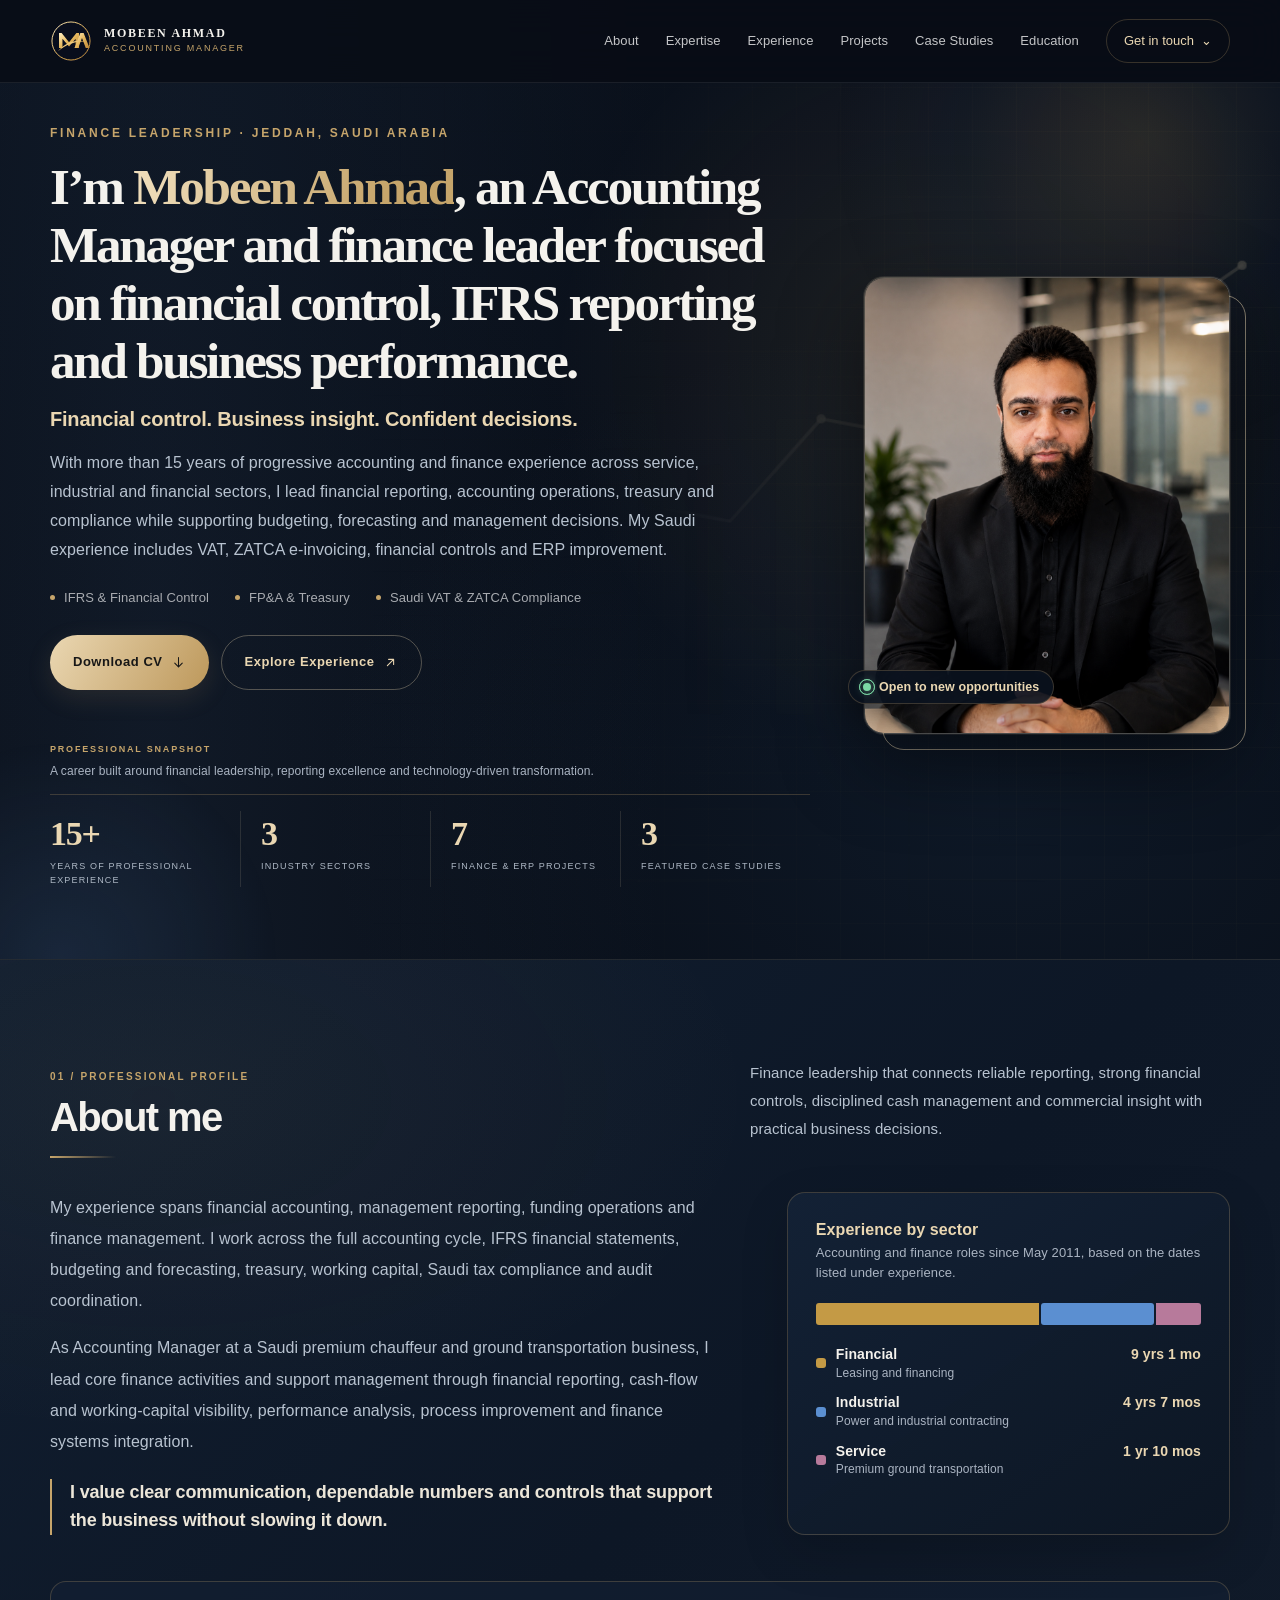
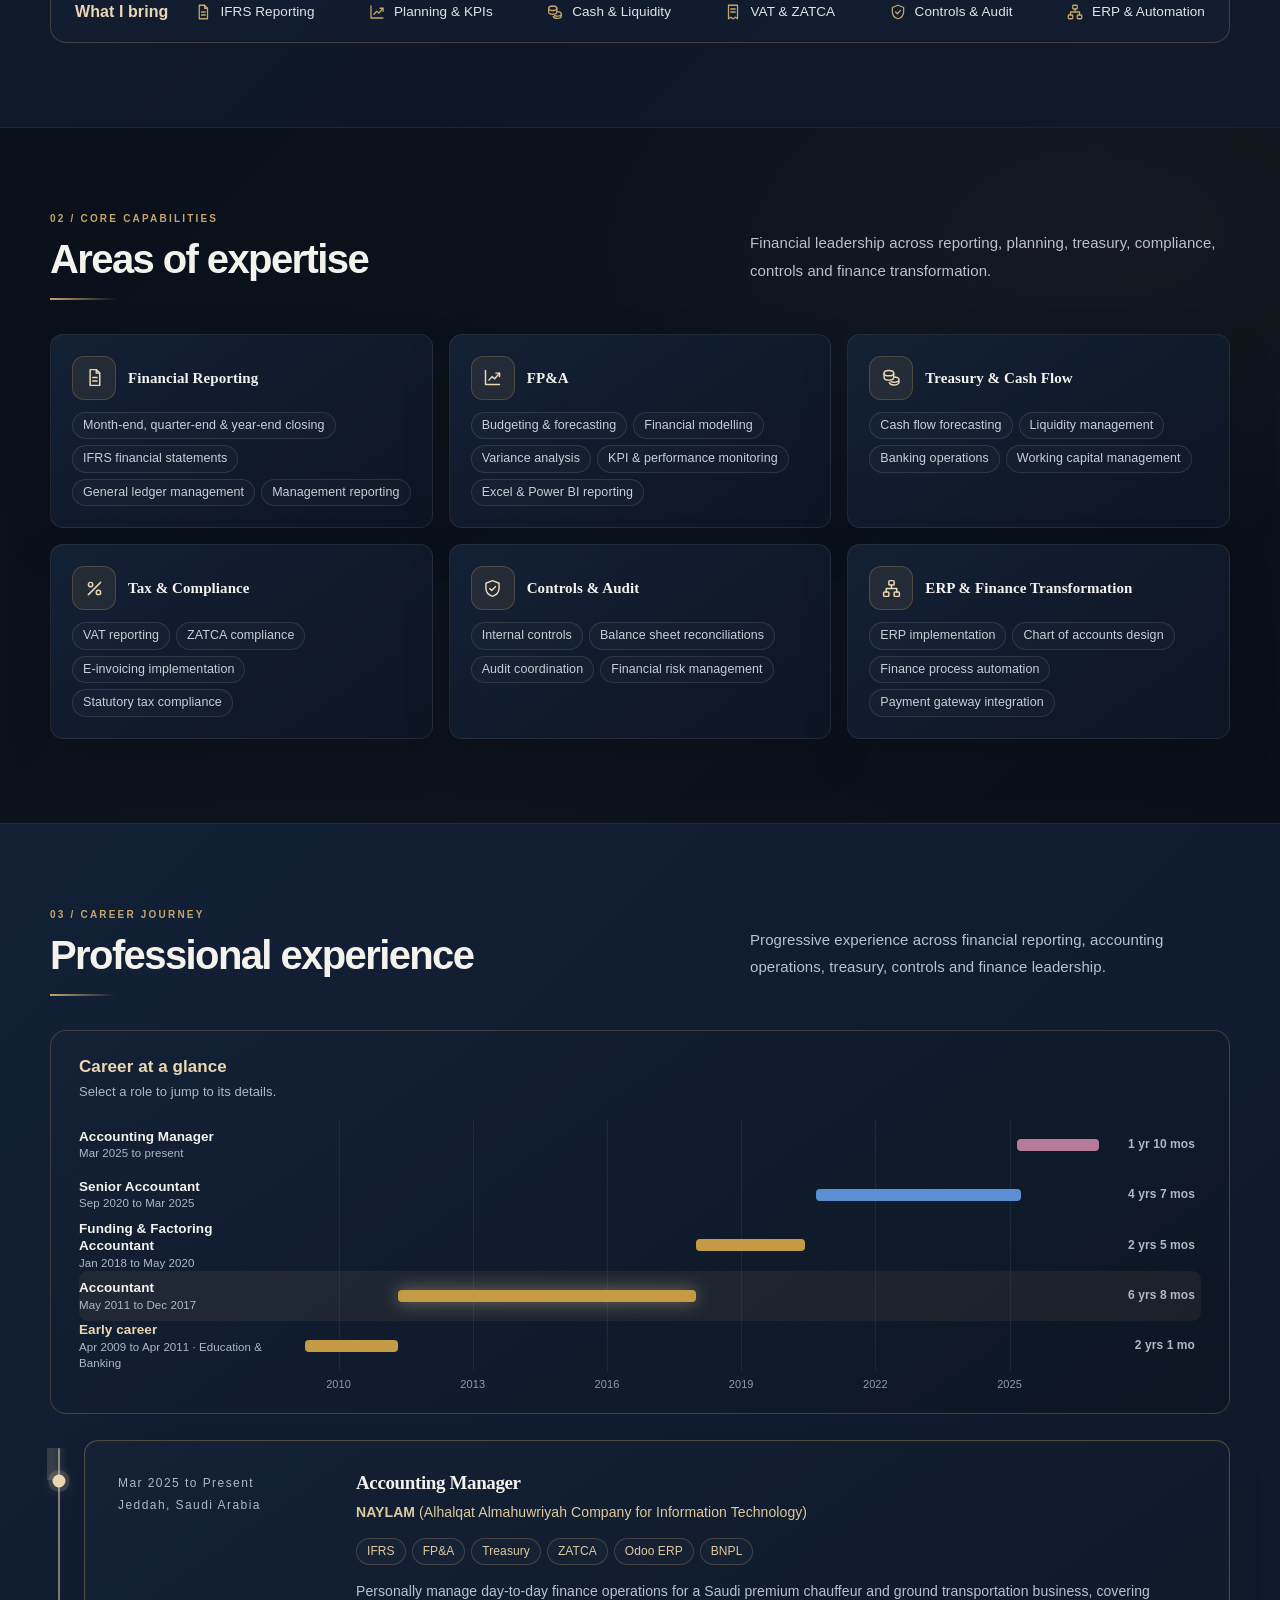
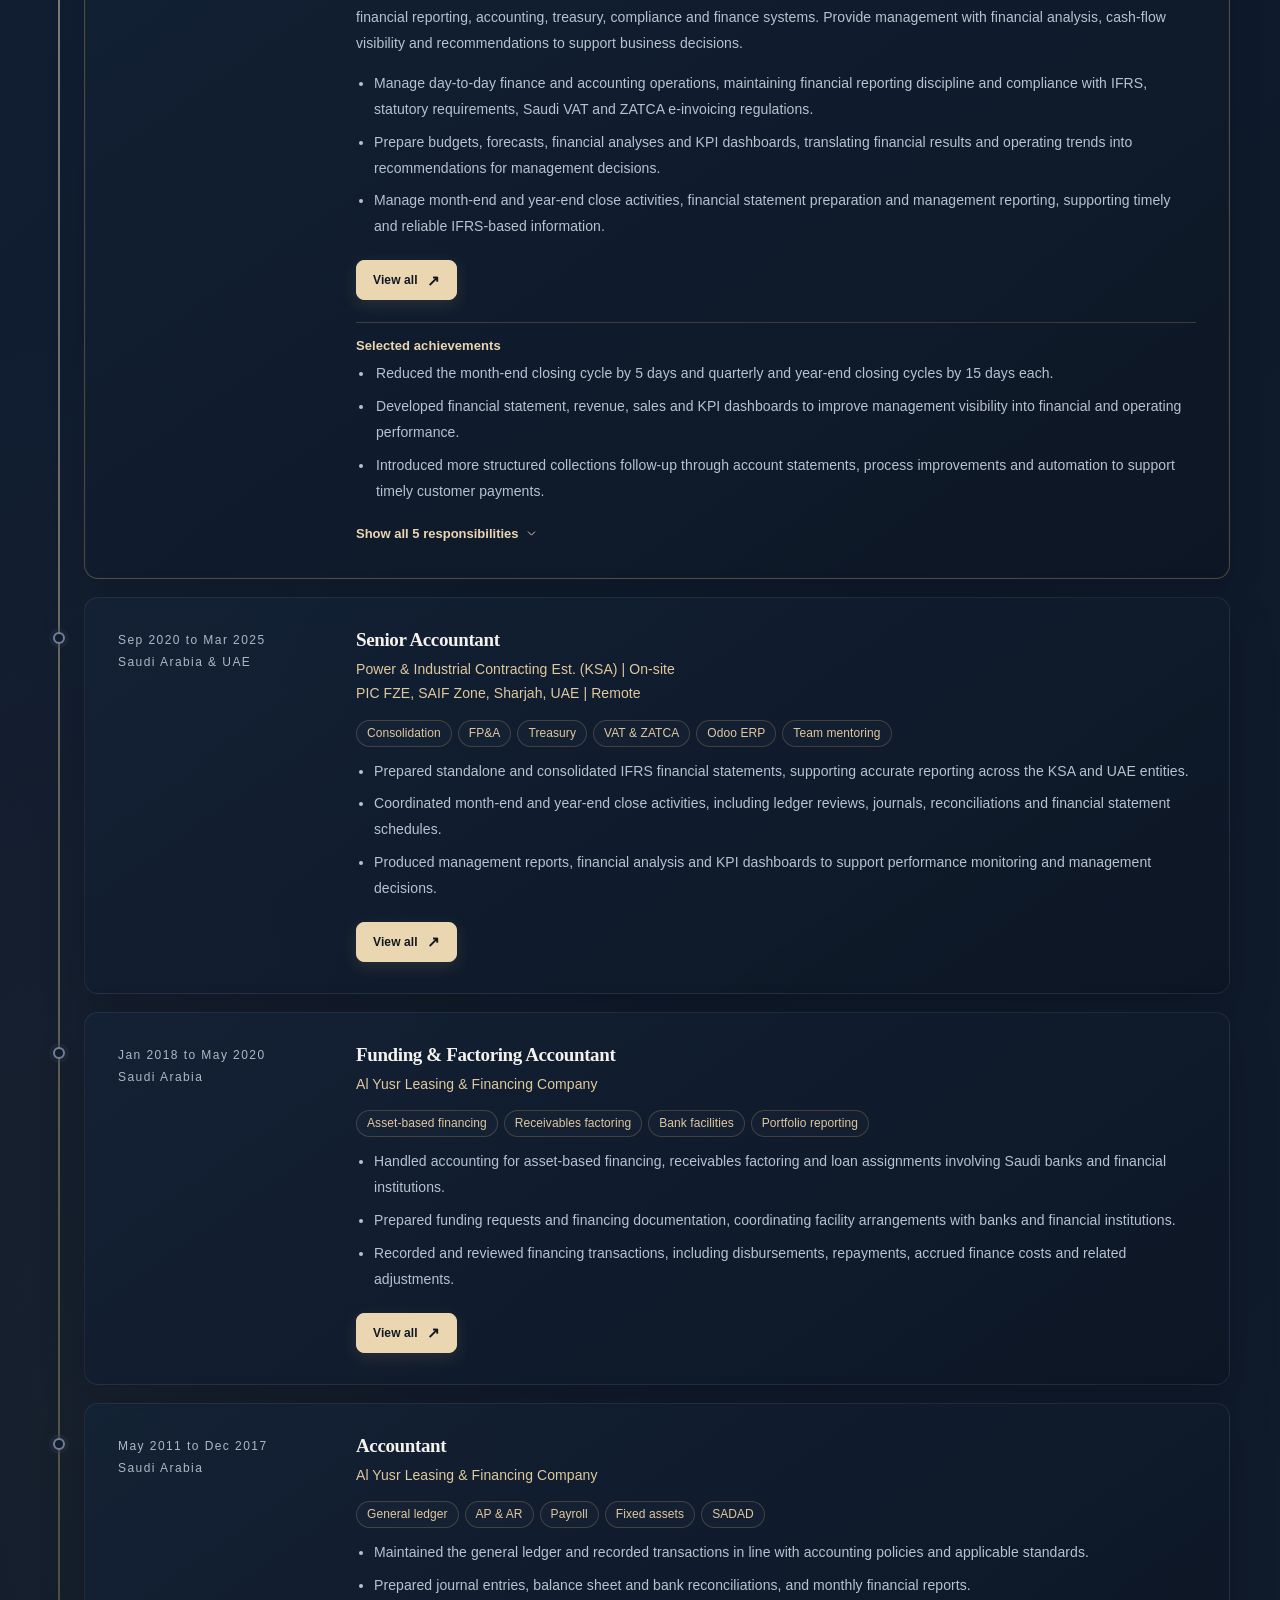
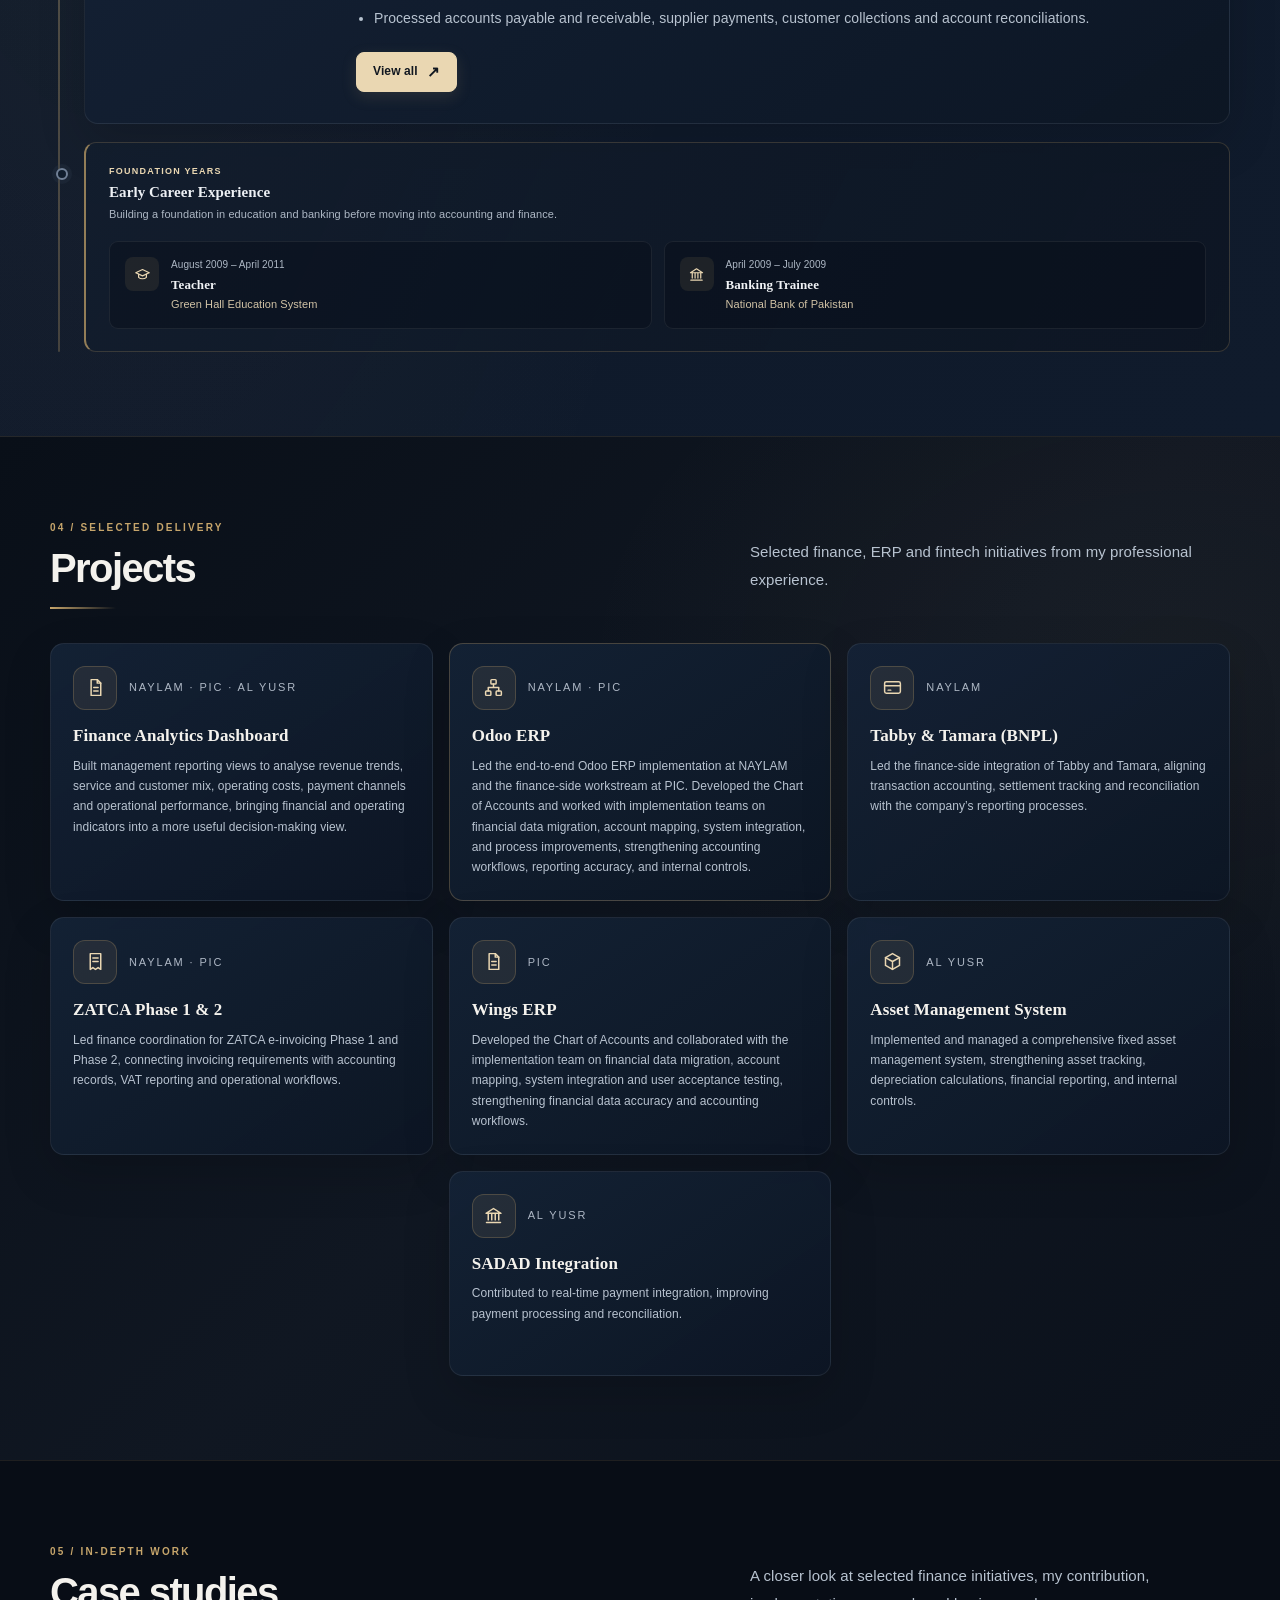
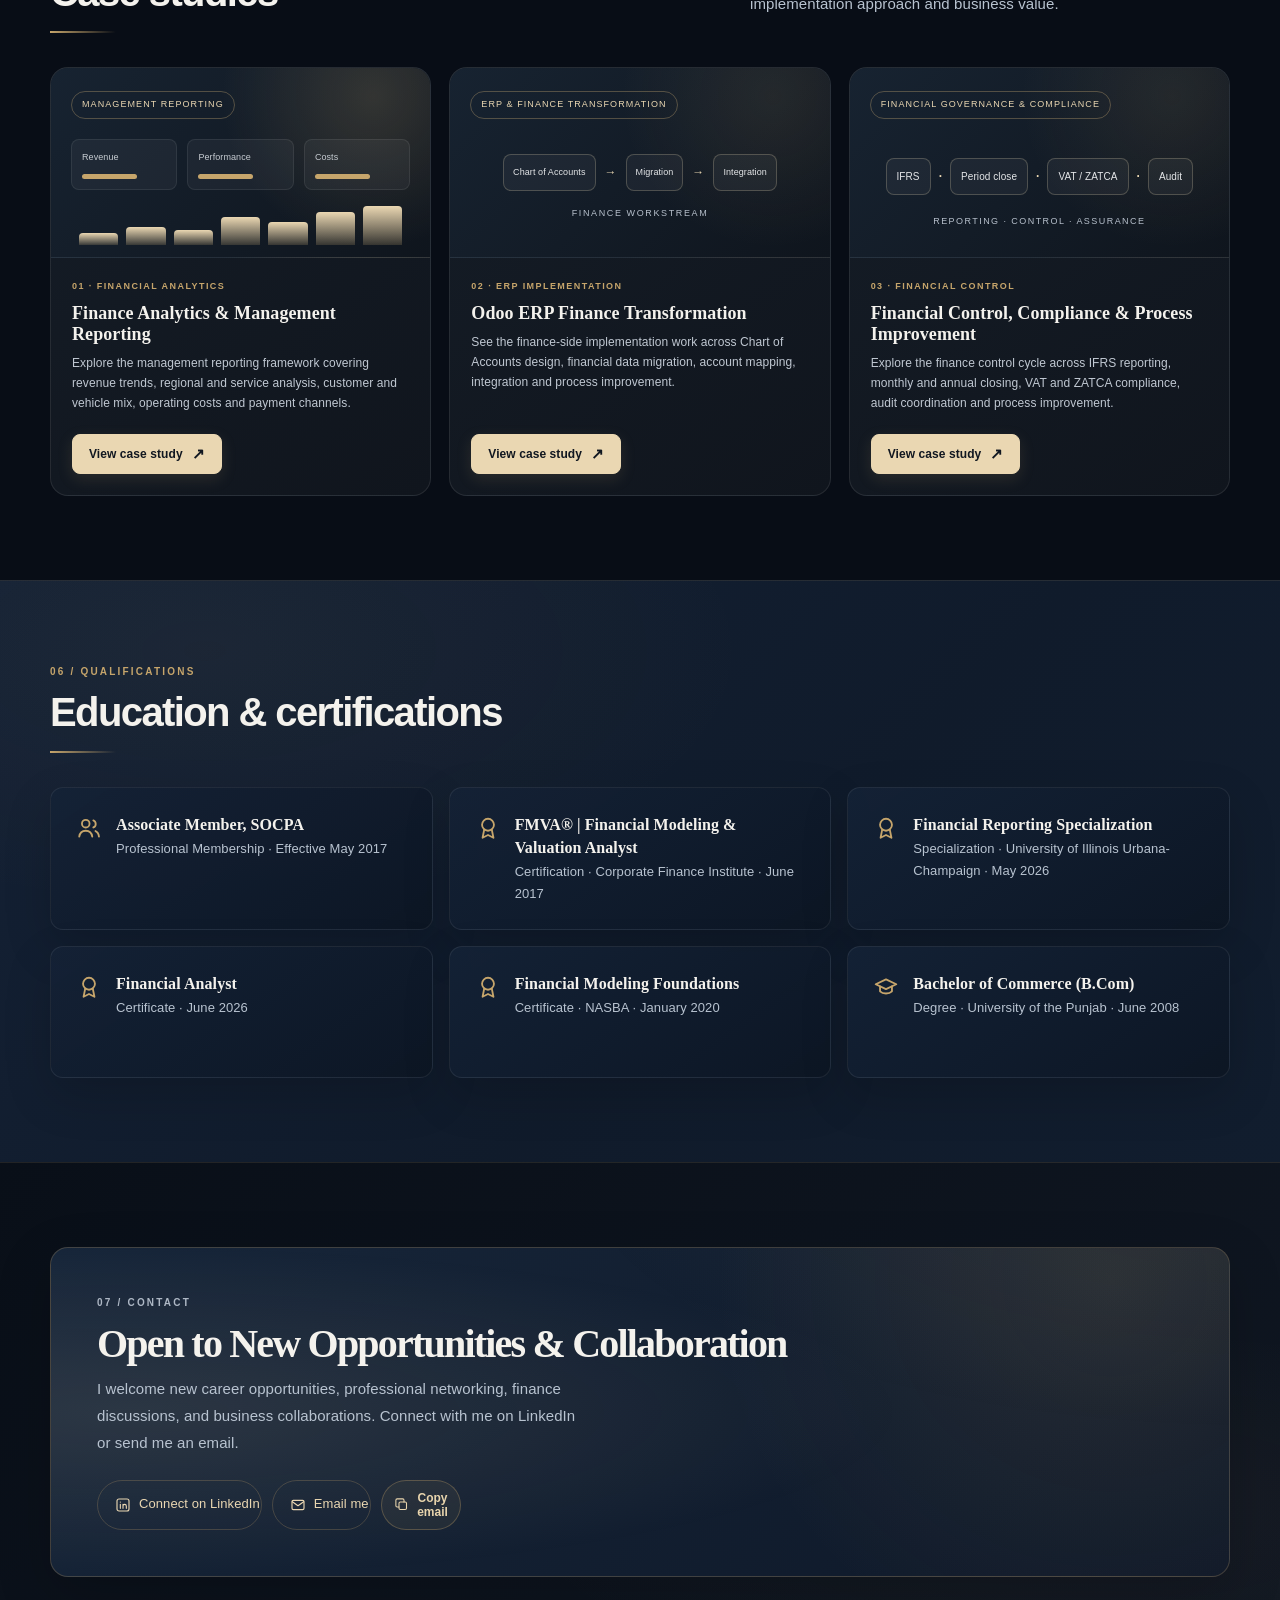
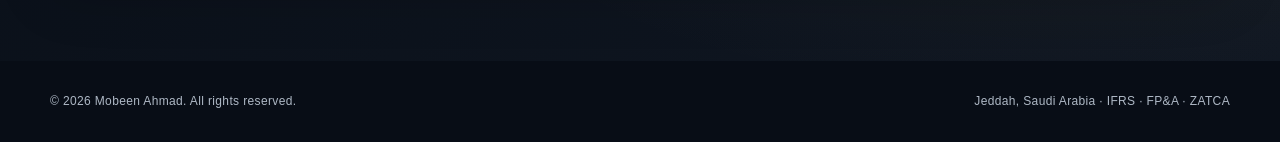
==== index.html @ c8fd8b71 "Correct Financial Reporting Specialization date" ====
<!doctype html>
<!-- GitHub Pages deployment refresh: mobile responsive update -->
<!-- GitHub Pages deployment refresh: 2026-11-05 -->
<!-- GitHub Pages deployment retry: 2026-11-06 -->
<html lang="en">
<head>
<meta charset="utf-8">
<meta http-equiv="Content-Security-Policy" content="default-src 'self'; base-uri 'self'; object-src 'none'; script-src 'self' 'sha256-Du+OJKJSbdUgz5nrHeWWINvez6XKDDU/tyj/5c2uvwo='; style-src 'self' 'unsafe-inline' https://fonts.googleapis.com; font-src 'self' https://fonts.gstatic.com data:; img-src 'self' data: blob:; connect-src 'self'; frame-src 'self'; form-action 'self'; upgrade-insecure-requests">

<script>document.documentElement.classList.add('js')</script>
<meta name="viewport" content="width=device-width, initial-scale=1, viewport-fit=cover">
<meta name="theme-color" content="#0b0e13">
<meta name="description" content="Mobeen Ahmad is a Jeddah-based accounting and finance leader with 15+ years of experience in IFRS reporting, financial control, FP&amp;A, treasury, Saudi VAT and ZATCA compliance.">
<meta name="author" content="Mobeen Ahmad">
<meta name="robots" content="index, follow">
<meta name="referrer" content="strict-origin-when-cross-origin">
<meta name="keywords" content="Mobeen Ahmad, Accounting Manager Saudi Arabia, Finance Manager, IFRS reporting, financial reporting, FP&amp;A, financial planning, treasury, VAT, ZATCA, Odoo ERP, Power BI, Jeddah">
<link rel="canonical" href="https://mobeenahmadmak.github.io/">
<meta property="og:type" content="website">
<meta property="og:site_name" content="Mobeen Ahmad | Professional Portfolio">
<meta property="og:title" content="Mobeen Ahmad | Finance Leader, Accounting Manager &amp; Financial Control">
<meta property="og:description" content="Jeddah-based accounting and finance leader with 15+ years of experience in IFRS reporting, financial control, FP&amp;A, treasury, Saudi VAT and ZATCA compliance.">
<meta property="og:url" content="https://mobeenahmadmak.github.io/">
<meta property="og:image" content="https://mobeenahmadmak.github.io/mobeen-ahmad.jpg.png">
<meta property="og:image:alt" content="Mobeen Ahmad, Accounting Manager">
<meta name="twitter:card" content="summary_large_image">
<meta name="twitter:title" content="Mobeen Ahmad | Finance Leader, Accounting Manager &amp; Financial Control">
<meta name="twitter:description" content="Jeddah-based accounting and finance leader with 15+ years of experience in IFRS reporting, financial control, FP&amp;A, treasury, Saudi VAT and ZATCA compliance.">
<meta name="twitter:image" content="https://mobeenahmadmak.github.io/mobeen-ahmad.jpg.png">
<link rel="icon" type="image/svg+xml" href="ma-logo.svg">
<link rel="preload" as="image" href="mobeen-ahmad.jpg.png" fetchpriority="high">
<title>Mobeen Ahmad | Finance Leader, Accounting Manager &amp; Financial Control</title>
<link rel="preconnect" href="https://fonts.googleapis.com">
<link rel="preconnect" href="https://fonts.gstatic.com" crossorigin>
<link href="https://fonts.googleapis.com/css2?family=Inter:wght@400;500;600;700;800&family=Plus+Jakarta+Sans:wght@400;500;600;700;800&display=swap" rel="stylesheet">

<script type="application/ld+json">{"@context":"https://schema.org","@type":"Person","name":"Mobeen Ahmad","jobTitle":"Accounting Manager","url":"https://mobeenahmadmak.github.io/","image":"https://mobeenahmadmak.github.io/mobeen-ahmad.jpg.png","email":"mailto:mobeenahmadmak@gmail.com","sameAs":["https://www.linkedin.com/in/mobeenahmadmak/"],"address":{"@type":"PostalAddress","addressLocality":"Jeddah","addressCountry":"SA"}}</script>


  <link rel="stylesheet" href="assets/css/styles.css?v=20261109-phase3-achievements">
</head>
<body>
<div class="ma-loader" id="maLoader" aria-label="Loading portfolio"><img class="loader-mark" src="ma-logo.svg" alt="MA logo" width="74" height="74"><span class="loader-line"></span><small>FINANCE · LEADERSHIP · INSIGHT</small></div>
<a class="skip-link" href="#about">Skip to content</a>
<div class="progress" id="progress" aria-hidden="true"></div>
<svg class="sprite" aria-hidden="true" xmlns="http://www.w3.org/2000/svg" viewBox="0 0 24 24"><defs><symbol id="i-report" viewBox="0 0 24 24"><path d="M7 3h7l4 4v14H7z"/><path d="M14 3v4h4M10 12h5M10 16h5"/></symbol><symbol id="i-trend" viewBox="0 0 24 24"><path d="M4 20V4M4 20h16"/><path d="M8 15l3.5-4 3 2.5L20 7"/><path d="M16 7h4v4"/></symbol><symbol id="i-coins" viewBox="0 0 24 24"><ellipse cx="9" cy="7" rx="5.5" ry="3"/><path d="M3.5 7v5c0 1.7 2.5 3 5.5 3s5.500-1.300 5.500-3V7"/><path d="M14.500 11.500c3.300-.2 6 1.100 6 2.800 0 1.800-2.500 3.200-5.500 3.200-1.300 0-2.500-.2-3.500-.7M20.500 14.300v3c0 1.700-2.500 3.200-5.500 3.200-2.700 0-5-1.200-5.400-2.800"/></symbol><symbol id="i-receipt" viewBox="0 0 24 24"><path d="M6 3h12v18l-3-2-3 2-3-2-3 2z"/><path d="M9 8h6M9 12h6"/></symbol><symbol id="i-shield" viewBox="0 0 24 24"><path d="M12 3l7.500 3v5.500c0 4.500-3.100 8-7.500 9.500-4.400-1.500-7.500-5-7.500-9.500V6z"/><path d="M8.800 12l2.300 2.300 4.200-4.400"/></symbol><symbol id="i-nodes" viewBox="0 0 24 24"><rect x="9" y="3" width="6" height="5" rx="1"/><rect x="3" y="16" width="6" height="5" rx="1"/><rect x="15" y="16" width="6" height="5" rx="1"/><path d="M12 8v4M6 16v-4h12v4"/></symbol><symbol id="i-card" viewBox="0 0 24 24"><rect x="3" y="5.500" width="18" height="13" rx="2"/><path d="M3 10h18M7 15h3"/></symbol><symbol id="i-box" viewBox="0 0 24 24"><path d="M12 3l8 4.500v9L12 21l-8-4.500v-9z"/><path d="M4 7.500l8 4.500 8-4.500M12 12v9"/></symbol><symbol id="i-bank" viewBox="0 0 24 24"><path d="M3.500 9.500L12 4l8.500 5.500z"/><path d="M6 10v7M10 10v7M14 10v7M18 10v7M4 20h16"/></symbol><symbol id="i-tax" viewBox="0 0 24 24"><path d="M5 19L19 5"/><circle cx="7.500" cy="7.500" r="2.500"/><circle cx="16.500" cy="16.500" r="2.500"/></symbol><symbol id="i-up-right" viewBox="0 0 24 24"><path d="M7 17L17 7M9 7h8v8"/></symbol><symbol id="i-down" viewBox="0 0 24 24"><path d="M12 4v15M6 13l6 6 6-6"/></symbol><symbol id="i-up" viewBox="0 0 24 24"><path d="M12 20V5M6 11l6-6 6 6"/></symbol><symbol id="i-chevron" viewBox="0 0 24 24"><path d="M6 9l6 6 6-6"/></symbol><symbol id="i-mail" viewBox="0 0 24 24"><rect x="3" y="5" width="18" height="14" rx="2"/><path d="M3.500 7l8.500 6 8.500-6"/></symbol><symbol id="i-linkedin" viewBox="0 0 24 24"><rect x="3" y="3" width="18" height="18" rx="3"/><path d="M8 11v6M8 7.500v.1M12 17v-6M12 13.500c0-1.500 1.200-2.500 2.500-2.500s2.500 1 2.500 2.800V17"/></symbol><symbol id="i-whatsapp" viewBox="0 0 24 24"><path d="M20.1 11.6a8.1 8.1 0 0 1-12 7.1L3.5 20l1.3-4.5a8.1 8.1 0 1 1 15.3-3.9Z"/><path d="M8.2 7.9c.2-.4.5-.5.8-.5h.5c.2 0 .4.1.5.4l.8 1.8c.1.2.1.4-.1.6l-.6.7c-.2.2-.2.4 0 .6.5.9 1.2 1.6 2.1 2.1.2.1.4.1.6-.1l.7-.8c.2-.2.4-.2.6-.1l1.8.8c.3.1.4.3.4.5 0 .4-.2 1.1-.7 1.5-.5.4-1.1.6-1.7.5-1-.1-2.3-.7-3.7-1.9-1.3-1.1-2.2-2.5-2.5-3.5-.3-.9 0-1.8.5-2.6Z"/></symbol><symbol id="i-phone" viewBox="0 0 24 24"><path d="M6 3.500h3l1.500 5-2 1.500a12 12 0 005.500 5.500l1.500-2 5 1.500v3c0 1-1 2-2 2C10.500 20 4 13.500 4 5.500c0-1 1-2 2-2z"/></symbol><symbol id="i-cap" viewBox="0 0 24 24"><path d="M2.500 9.500L12 5l9.500 4.500L12 14z"/><path d="M6.500 11.500V16c1.500 1.500 3.500 2 5.500 2s4-.5 5.500-2v-4.500"/></symbol><symbol id="i-award" viewBox="0 0 24 24"><circle cx="12" cy="9" r="5.500"/><path d="M8.500 13.500L7 21l5-2.500L17 21l-1.500-7.500"/></symbol><symbol id="i-users" viewBox="0 0 24 24"><circle cx="9" cy="8" r="3.500"/><path d="M3 20c.5-3.500 2.800-5.500 6-5.500s5.500 2 6 5.500M16 5a3.500 3.500 0 010 6.500M18 14.800c1.800.7 2.900 2.500 3.200 5.200"/></symbol><symbol id="i-copy" viewBox="0 0 24 24"><rect x="8" y="8" width="12" height="12" rx="2"/><path d="M16 8V5a2 2 0 0 0-2-2H5a2 2 0 0 0-2 2v9a2 2 0 0 0 2 2h3"/></symbol></defs></svg>
<header class="topbar"><div class="wrap nav">
<a class="brand" href="/" aria-label="Mobeen Ahmad home"><span class="monogram"><img src="ma-logo.svg" alt="" width="42" height="42"></span><span><strong>MOBEEN AHMAD</strong><small>Accounting Manager</small></span></a>
<button class="menu" id="menu" type="button" aria-label="Open navigation menu" aria-controls="links" aria-expanded="false">☰</button>
<nav class="links" id="links" aria-label="Primary navigation"><a href="#about">About</a><a href="#expertise">Expertise</a><a href="#experience">Experience</a><a href="#projects">Projects</a><a href="#case-studies">Case Studies</a><a href="#education">Education</a><div class="contact-menu"><button class="nav-cta contact-menu-trigger" type="button" aria-label="Contact options" aria-controls="navContactPanel" aria-expanded="false" aria-haspopup="true">Get in touch <span aria-hidden="true">⌄</span></button><div class="contact-menu-panel" id="navContactPanel" hidden><a href="https://www.linkedin.com/in/mobeenahmadmak/" target="_blank" rel="noopener noreferrer"><svg class="ico" aria-hidden="true"><use href="#i-linkedin"/></svg>LinkedIn</a><a href="mailto:mobeenahmadmak@gmail.com"><svg class="ico" aria-hidden="true"><use href="#i-mail"/></svg>Email</a></div></div></nav>

</div></header>
<main id="home">
<section class="hero"><div class="hero-bg" aria-hidden="true"><div class="hero-spot"></div><div class="hero-layer hero-orb one" data-depth="-22"></div><div class="hero-layer hero-orb two" data-depth="-14"></div><div class="hero-layer hero-grid" data-depth="7"></div><svg class="hero-layer hero-chart" data-depth="16" viewBox="0 0 900 560" preserveAspectRatio="xMaxYMid meet" fill="none"><rect class="bar" style="--i:0" x="105" y="340" width="34" height="110" rx="3"/><rect class="bar" style="--i:1" x="185" y="290" width="34" height="160" rx="3"/><rect class="bar" style="--i:2" x="265" y="315" width="34" height="135" rx="3"/><rect class="bar" style="--i:3" x="345" y="230" width="34" height="220" rx="3"/><rect class="bar" style="--i:4" x="425" y="190" width="34" height="260" rx="3"/><rect class="bar" style="--i:5" x="505" y="145" width="34" height="305" rx="3"/><rect class="bar" style="--i:6" x="585" y="105" width="34" height="345" rx="3"/><rect class="bar" style="--i:7" x="665" y="130" width="34" height="320" rx="3"/><rect class="bar" style="--i:8" x="745" y="80" width="34" height="370" rx="3"/><path class="trend" pathLength="1" d="M45 365L145 330L225 345L305 265L385 280L465 190L545 205L625 125L705 145L835 55"/><circle style="--i:0" cx="145" cy="330" r="4"/><circle style="--i:1" cx="305" cy="265" r="4"/><circle style="--i:2" cx="465" cy="190" r="4"/><circle style="--i:3" cx="625" cy="125" r="4"/><circle style="--i:4" cx="835" cy="55" r="4"/></svg></div><div class="wrap hero-layout"><div class="hero-content">
<div class="eyebrow">Finance leadership · Jeddah, Saudi Arabia</div>
<h1>I’m <span>Mobeen Ahmad</span>, an Accounting Manager and finance leader focused on financial control, IFRS reporting and business performance.</h1>
<p class="hero-tag">Financial control. Business insight. Confident decisions.</p>
<p class="hero-copy">With more than 15 years of progressive accounting and finance experience across service, industrial and financial sectors, I lead financial reporting, accounting operations, treasury and compliance while supporting budgeting, forecasting and management decisions. My Saudi experience includes VAT, ZATCA e-invoicing, financial controls and ERP improvement.</p>
<div class="hero-meta"><span>IFRS &amp; Financial Control</span><span>FP&amp;A &amp; Treasury</span><span>Saudi VAT &amp; ZATCA Compliance</span></div>
<div class="actions"><a class="btn btn-gold" href="Mobeen_Ahmad_CV.pdf?v=20261109-final" download="Mobeen_Ahmad_CV.pdf">Download CV<svg class="ico down" aria-hidden="true"><use href="#i-down"/></svg></a><a class="btn btn-outline" href="#experience">Explore Experience<svg class="ico up-right" aria-hidden="true"><use href="#i-up-right"/></svg></a></div>
<div class="stats-heading"><span>Professional snapshot</span><p>A career built around financial leadership, reporting excellence and technology-driven transformation.</p></div><div class="stats"><div class="stat"><b data-count="15" data-suffix="+">15+</b><small>Years of professional experience</small></div><div class="stat"><b data-count="3">3</b><small>Industry sectors</small></div><div class="stat"><b data-count="7">7</b><small>Finance &amp; ERP projects</small></div><div class="stat"><b data-count="3">3</b><small>Featured case studies</small></div></div>
</div><div class="hero-portrait"><span class="portrait-frame" data-depth="-9" aria-hidden="true"></span><div data-depth="4"><img src="mobeen-ahmad.jpg.png" alt="Mobeen Ahmad, Accounting Manager" width="780" height="975" loading="eager" fetchpriority="high" decoding="async"></div><span class="portrait-chip chip-open" data-depth="10"><i class="pulse" aria-hidden="true"></i>Open to new opportunities</span></div></div></section>
<section class="section" id="about"><div class="wrap"><div class="section-head"><div><div class="section-kicker">01 / Professional profile</div><h2>About me</h2><div class="gold-line"></div></div><p class="section-intro">Finance leadership that connects reliable reporting, strong financial controls, disciplined cash management and commercial insight with practical business decisions.</p></div>
<div class="about-grid"><div class="about-copy"><p>My experience spans financial accounting, management reporting, funding operations and finance management. I work across the full accounting cycle, IFRS financial statements, budgeting and forecasting, treasury, working capital, Saudi tax compliance and audit coordination.</p><p>As Accounting Manager at a Saudi premium chauffeur and ground transportation business, I lead core finance activities and support management through financial reporting, cash-flow and working-capital visibility, performance analysis, process improvement and finance systems integration.</p><p>I value clear communication, dependable numbers and controls that support the business without slowing it down.</p></div><aside class="sector-card"><h3>Experience by sector</h3><p>Accounting and finance roles since May 2011, based on the dates listed under experience.</p><div class="sector-bar" aria-hidden="true"><span class="seg" data-sector="financial" style="--c:#C49A45;--w:109"></span><span class="seg" data-sector="industrial" style="--c:#5B8FD1;--w:67"></span><span class="seg" data-sector="service" style="--c:#B77A9B;--w:9"></span></div><ul class="sector-list"><li data-sector="financial" data-ranges="2011-05:2017-12,2018-01:2020-05"><i style="--c:#C49A45"></i><span><b>Financial</b><small>Leasing and financing</small></span><span class="val">9 yrs 1 mo</span></li><li data-sector="industrial" data-ranges="2020-09:2025-03"><i style="--c:#5B8FD1"></i><span><b>Industrial</b><small>Power and industrial contracting</small></span><span class="val">4 yrs 7 mos</span></li><li data-sector="service" data-ranges="2025-03:now"><i style="--c:#B77A9B"></i><span><b>Service</b><small>Premium ground transportation</small></span><span class="val">1 yr 9 mos</span></li></ul></aside></div>
<div class="bring"><h3>What I bring</h3><ul><li><svg class="ico" aria-hidden="true"><use href="#i-report"/></svg>IFRS Reporting</li><li><svg class="ico" aria-hidden="true"><use href="#i-trend"/></svg>Planning &amp; KPIs</li><li><svg class="ico" aria-hidden="true"><use href="#i-coins"/></svg>Cash &amp; Liquidity</li><li><svg class="ico" aria-hidden="true"><use href="#i-receipt"/></svg>VAT &amp; ZATCA</li><li><svg class="ico" aria-hidden="true"><use href="#i-shield"/></svg>Controls &amp; Audit</li><li><svg class="ico" aria-hidden="true"><use href="#i-nodes"/></svg>ERP &amp; Automation</li></ul></div></div></section>
<section class="section" id="expertise"><div class="wrap"><div class="section-head"><div><div class="section-kicker">02 / Core capabilities</div><h2>Areas of expertise</h2><div class="gold-line"></div></div><p class="section-intro">Financial leadership across reporting, planning, treasury, compliance, controls and finance transformation.</p></div>
<div class="skill-grid">
<div class="skill fx"><span class="skill-ico"><svg class="ico" aria-hidden="true"><use href="#i-report"/></svg></span><h3>Financial Reporting</h3><ul class="chips"><li>Month-end, quarter-end &amp; year-end closing</li><li>IFRS financial statements</li><li>General ledger management</li><li>Management reporting</li></ul></div>
<div class="skill fx"><span class="skill-ico"><svg class="ico" aria-hidden="true"><use href="#i-trend"/></svg></span><h3>FP&amp;A</h3><ul class="chips"><li>Budgeting &amp; forecasting</li><li>Financial modelling</li><li>Variance analysis</li><li>KPI &amp; performance monitoring</li><li>Excel &amp; Power BI reporting</li></ul></div>
<div class="skill fx"><span class="skill-ico"><svg class="ico" aria-hidden="true"><use href="#i-coins"/></svg></span><h3>Treasury &amp; Cash Flow</h3><ul class="chips"><li>Cash flow forecasting</li><li>Liquidity management</li><li>Banking operations</li><li>Working capital management</li></ul></div>
<div class="skill fx"><span class="skill-ico"><svg class="ico" aria-hidden="true"><use href="#i-tax"/></svg></span><h3>Tax &amp; Compliance</h3><ul class="chips"><li>VAT reporting</li><li>ZATCA compliance</li><li>E-invoicing implementation</li><li>Statutory tax compliance</li></ul></div>
<div class="skill fx"><span class="skill-ico"><svg class="ico" aria-hidden="true"><use href="#i-shield"/></svg></span><h3>Controls &amp; Audit</h3><ul class="chips"><li>Internal controls</li><li>Balance sheet reconciliations</li><li>Audit coordination</li><li>Financial risk management</li></ul></div>
<div class="skill fx"><span class="skill-ico"><svg class="ico" aria-hidden="true"><use href="#i-nodes"/></svg></span><h3>ERP &amp; Finance Transformation</h3><ul class="chips"><li>ERP implementation</li><li>Chart of accounts design</li><li>Finance process automation</li><li>Payment gateway integration</li></ul></div>
</div>
</div></div></section>
<section class="section" id="experience"><div class="wrap"><div class="section-head"><div><div class="section-kicker">03 / Career journey</div><h2>Professional experience</h2><div class="gold-line"></div></div><p class="section-intro">Progressive experience across financial reporting, accounting operations, treasury, controls and finance leadership.</p></div>
<div class="gantt"><h3>Career at a glance</h3><p>Select a role to jump to its details.</p><a class="g-row now" href="#job-manager"><span class="g-label"><b>Accounting Manager</b><small>Mar 2025 to present</small></span><span class="g-track"><span class="g-bar" data-start="2025-03" data-end="now"></span></span><span class="g-dur"></span></a><a class="g-row" href="#job-senior"><span class="g-label"><b>Senior Accountant</b><small>Sep 2020 to Mar 2025</small></span><span class="g-track"><span class="g-bar" data-start="2020-09" data-end="2025-03"></span></span><span class="g-dur"></span></a><a class="g-row" href="#job-funding"><span class="g-label"><b>Funding &amp; Factoring Accountant</b><small>Jan 2018 to May 2020</small></span><span class="g-track"><span class="g-bar" data-start="2018-01" data-end="2020-05"></span></span><span class="g-dur"></span></a><a class="g-row" href="#job-accountant"><span class="g-label"><b>Accountant</b><small>May 2011 to Dec 2017</small></span><span class="g-track"><span class="g-bar" data-start="2011-05" data-end="2017-12"></span></span><span class="g-dur"></span></a><div class="g-row earlier"><span class="g-label"><b>Early career</b><small>Apr 2009 to Apr 2011 · Education &amp; Banking</small></span><span class="g-track"><span class="g-bar" data-start="2009-04" data-end="2011-04"></span></span><span class="g-dur"></span></div><div class="g-axis" aria-hidden="true"><span></span><span class="g-ticks"></span><span></span></div></div>
<div class="timeline"><span class="rail-fill" aria-hidden="true"></span>
<article class="job fx" id="job-manager"><div class="job-date">Mar 2025 to Present<br>Jeddah, Saudi Arabia</div><div><h3>Accounting Manager</h3><div class="company"><strong>NAYLAM</strong> (Alhalqat Almahuwriyah Company for Information Technology)</div><ul class="chips"><li>IFRS</li><li>FP&amp;A</li><li>Treasury</li><li>ZATCA</li><li>Odoo ERP</li><li>BNPL</li></ul><p>Personally manage day-to-day finance operations for a Saudi premium chauffeur and ground transportation business, covering financial reporting, accounting, treasury, compliance and finance systems. Provide management with financial analysis, cash-flow visibility and recommendations to support business decisions.</p><ul>
<li>Manage day-to-day finance and accounting operations, maintaining financial reporting discipline and compliance with IFRS, statutory requirements, Saudi VAT and ZATCA e-invoicing regulations.</li>
<li>Prepare budgets, forecasts, financial analyses and KPI dashboards, translating financial results and operating trends into recommendations for management decisions.</li>
<li>Manage month-end and year-end close activities, financial statement preparation and management reporting, supporting timely and reliable IFRS-based information.</li>
<li>Manage treasury and cash-flow activities, including liquidity monitoring, banking matters, working capital and payment planning.</li>
<li>Maintain financial controls and accounting procedures, coordinate internal and external audits, respond to audit requests and follow up on identified matters.</li>
<li>Handle the full accounting cycle across general ledger, accounts payable, accounts receivable, payroll, fixed assets and bank reconciliations.</li>
<li>Designed the Chart of Accounts and led the finance-side Odoo ERP implementation, aligning accounting requirements with operational workflows and supporting more structured reporting and controls.</li>
<li>Manage the finance-side integration and accounting of payment gateways and Buy Now, Pay Later (BNPL) solutions, including Tabby and Tamara, covering transaction recording, settlements, reconciliations and reporting.</li>
</ul>
<h4 class="achievement-heading">Selected achievements</h4>
<ul class="achievement-list">
<li>Reduced the month-end closing cycle by 5 days and quarterly and year-end closing cycles by 15 days each.</li>
<li>Developed financial statement, revenue, sales and KPI dashboards to improve management visibility into financial and operating performance.</li>
<li>Introduced more structured collections follow-up through account statements, process improvements and automation to support timely customer payments.</li>
<li>Improved cash and payment discipline by reviewing non-productive spending, prioritising payments and advising management on payroll and hiring decisions.</li>
<li>Maintained timely VAT return submissions ahead of statutory deadlines.</li>
</ul></div></article>
<article class="job fx" id="job-senior"><div class="job-date">Sep 2020 to Mar 2025<br>Saudi Arabia &amp; UAE</div><div><h3>Senior Accountant</h3><div class="company">Power &amp; Industrial Contracting Est. (KSA) | On-site<br>PIC FZE, SAIF Zone, Sharjah, UAE | Remote</div><ul class="chips"><li>Consolidation</li><li>FP&amp;A</li><li>Treasury</li><li>VAT &amp; ZATCA</li><li>Odoo ERP</li><li>Team mentoring</li></ul><ul>
<li>Prepared standalone and consolidated IFRS financial statements, supporting accurate reporting across the KSA and UAE entities.</li>
<li>Coordinated month-end and year-end close activities, including ledger reviews, journals, reconciliations and financial statement schedules.</li>
<li>Produced management reports, financial analysis and KPI dashboards to support performance monitoring and management decisions.</li>
<li>Prepared annual budgets, financial forecasts and variance analysis to support financial planning and performance review.</li>
<li>Monitored cash flow, prepared liquidity forecasts and supported treasury and working-capital management.</li>
<li>Handled VAT reporting and ZATCA compliance, coordinating accurate tax filings and supporting documentation.</li>
<li>Managed fixed asset accounting, including capitalization, depreciation, transfers, disposals and asset verification.</li>
<li>Coordinated internal and external audits, prepared supporting schedules and followed up on audit observations and control matters.</li>
<li>Led the finance workstream for Odoo ERP implementation, including Chart of Accounts development, financial data migration, account mapping, system integration and user acceptance testing (UAT).</li>
<li>Supervised and mentored junior accounting staff and worked with procurement, operations, HR and project teams to resolve finance issues and improve processes.</li>
</ul></div></article>
<article class="job fx" id="job-funding"><div class="job-date">Jan 2018 to May 2020<br>Saudi Arabia</div><div><h3>Funding &amp; Factoring Accountant</h3><div class="company">Al Yusr Leasing &amp; Financing Company</div><ul class="chips"><li>Asset-based financing</li><li>Receivables factoring</li><li>Bank facilities</li><li>Portfolio reporting</li></ul><ul>
<li>Handled accounting for asset-based financing, receivables factoring and loan assignments involving Saudi banks and financial institutions.</li>
<li>Prepared funding requests and financing documentation, coordinating facility arrangements with banks and financial institutions.</li>
<li>Recorded and reviewed financing transactions, including disbursements, repayments, accrued finance costs and related adjustments.</li>
<li>Coordinated with banks on funding arrangements, facility renewals, repayment schedules, settlements and reconciliations.</li>
<li>Prepared financing portfolio reports, ageing analyses and funding-utilisation reports for management monitoring.</li>
<li>Reconciled financing and bank accounts, investigated discrepancies and maintained accurate financial records.</li>
<li>Supported IFRS reporting, external audits, regulatory requirements and lender due diligence through schedules and supporting documentation.</li>
</ul></div></article>
<article class="job fx" id="job-accountant"><div class="job-date">May 2011 to Dec 2017<br>Saudi Arabia</div><div><h3>Accountant</h3><div class="company">Al Yusr Leasing &amp; Financing Company</div><ul class="chips"><li>General ledger</li><li>AP &amp; AR</li><li>Payroll</li><li>Fixed assets</li><li>SADAD</li></ul><ul>
<li>Maintained the general ledger and recorded transactions in line with accounting policies and applicable standards.</li>
<li>Prepared journal entries, balance sheet and bank reconciliations, and monthly financial reports.</li>
<li>Processed accounts payable and receivable, supplier payments, customer collections and account reconciliations.</li>
<li>Processed payroll, employee reimbursements, insurance accounting and statutory deductions.</li>
<li>Maintained fixed asset records and processed acquisitions, depreciation, transfers and disposals.</li>
<li>Processed customer payments through SADAD and reconciled receipts with customer accounts.</li>
<li>Assisted with monthly, quarterly and annual financial statements, budget reports, audit schedules and supporting documentation.</li>
<li>Worked with banks, vendors, customers and internal departments to resolve discrepancies and support effective accounting processes and controls.</li>
</ul></div></article>
<section class="early-career" aria-labelledby="earlyCareerTitle">
<div class="early-career-heading"><span class="early-career-kicker">FOUNDATION YEARS</span><h3 id="earlyCareerTitle">Early Career Experience</h3><p>Building a foundation in education and banking before moving into accounting and finance.</p></div>
<div class="early-career-grid">
<article class="early-career-item"><div class="early-career-icon" aria-hidden="true"><svg class="ico"><use href="#i-cap"/></svg></div><div class="early-career-details"><div class="early-career-date">August 2009 – April 2011</div><h4>Teacher</h4><p>Green Hall Education System</p></div></article>
<article class="early-career-item"><div class="early-career-icon" aria-hidden="true"><svg class="ico"><use href="#i-bank"/></svg></div><div class="early-career-details"><div class="early-career-date">April 2009 – July 2009</div><h4>Banking Trainee</h4><p>National Bank of Pakistan</p></div></article>
</div></section>
</div></div></section>
<section class="section" id="projects"><div class="wrap"><div class="section-head"><div><div class="section-kicker">04 / Selected delivery</div><h2>Projects</h2><div class="gold-line"></div></div><p class="section-intro">Selected finance, ERP and fintech initiatives from my professional experience.</p></div>
<div class="project-grid">
<div class="project fx wide"><div class="project-top"><span class="project-ico"><svg class="ico" aria-hidden="true"><use href="#i-report"/></svg></span><span>NAYLAM · PIC · Al Yusr</span></div><h3>Finance Analytics Dashboard</h3><p>Built management reporting views to analyse revenue trends, service and customer mix, operating costs, payment channels and operational performance, bringing financial and operating indicators into a more useful decision-making view.</p></div>

<div class="project fx wide odoo-feature"><div class="project-top"><span class="project-ico"><svg class="ico" aria-hidden="true"><use href="#i-nodes"/></svg></span><span>NAYLAM · PIC</span></div><h3>Odoo ERP</h3><p>Led the end-to-end Odoo ERP implementation at NAYLAM and the finance-side workstream at PIC. Developed the Chart of Accounts and worked with implementation teams on financial data migration, account mapping, system integration, and process improvements, strengthening accounting workflows, reporting accuracy, and internal controls.</p></div>
<div class="project fx"><div class="project-top"><span class="project-ico"><svg class="ico" aria-hidden="true"><use href="#i-card"/></svg></span><span>NAYLAM</span></div><h3>Tabby &amp; Tamara (BNPL)</h3><p>Led the finance-side integration of Tabby and Tamara, aligning transaction accounting, settlement tracking and reconciliation with the company’s reporting processes.</p></div>
<div class="project fx"><div class="project-top"><span class="project-ico"><svg class="ico" aria-hidden="true"><use href="#i-receipt"/></svg></span><span>NAYLAM · PIC</span></div><h3>ZATCA Phase 1 &amp; 2</h3><p>Led finance coordination for ZATCA e-invoicing Phase 1 and Phase 2, connecting invoicing requirements with accounting records, VAT reporting and operational workflows.</p></div>
<div class="project fx wide"><div class="project-top"><span class="project-ico"><svg class="ico" aria-hidden="true"><use href="#i-report"/></svg></span><span>PIC</span></div><h3>Wings ERP</h3><p>Developed the Chart of Accounts and collaborated with the implementation team on financial data migration, account mapping, system integration and user acceptance testing, strengthening financial data accuracy and accounting workflows.</p></div>
<div class="project fx wide asset"><div class="project-top"><span class="project-ico"><svg class="ico" aria-hidden="true"><use href="#i-box"/></svg></span><span>Al Yusr</span></div><h3>Asset Management System</h3><p>Implemented and managed a comprehensive fixed asset management system, strengthening asset tracking, depreciation calculations, financial reporting, and internal controls.</p></div>
<div class="project fx"><div class="project-top"><span class="project-ico"><svg class="ico" aria-hidden="true"><use href="#i-bank"/></svg></span><span>Al Yusr</span></div><h3>SADAD Integration</h3><p>Contributed to real-time payment integration, improving payment processing and reconciliation.</p></div>
</div></div></section>
<section class="section" id="case-studies"><div class="wrap"><div class="section-head"><div><div class="section-kicker">05 / In-depth work</div><h2>Case studies</h2><div class="gold-line"></div></div><p class="section-intro">A closer look at selected finance initiatives, my contribution, implementation approach and business value.</p></div>
<div class="case-study-grid">
<a class="case-study-card" href="analytics.html"><div class="case-study-visual analytics-visual"><span class="case-study-label">Management reporting</span><div class="mini-kpis"><span><b>Revenue</b><i></i></span><span><b>Performance</b><i></i></span><span><b>Costs</b><i></i></span></div><div class="mini-chart"><i></i><i></i><i></i><i></i><i></i><i></i><i></i></div></div><div class="case-study-body"><div class="case-study-meta">01 · FINANCIAL ANALYTICS</div><h3>Finance Analytics &amp; Management Reporting</h3><p>Explore the management reporting framework covering revenue trends, regional and service analysis, customer and vehicle mix, operating costs and payment channels.</p><span class="case-study-link">View case study <span aria-hidden="true">↗</span></span></div></a>
<a class="case-study-card" href="odoo-erp.html"><div class="case-study-visual erp-visual"><span class="case-study-label">ERP &amp; finance transformation</span><div class="erp-flow"><i>Chart of Accounts</i><b>→</b><i>Migration</i><b>→</b><i>Integration</i></div><div class="erp-base">FINANCE WORKSTREAM</div></div><div class="case-study-body"><div class="case-study-meta">02 · ERP IMPLEMENTATION</div><h3>Odoo ERP Finance Transformation</h3><p>See the finance-side implementation work across Chart of Accounts design, financial data migration, account mapping, integration and process improvement.</p><span class="case-study-link">View case study <span aria-hidden="true">↗</span></span></div></a>
<a class="case-study-card" href="financial-control.html"><div class="case-study-visual control-visual"><span class="case-study-label">Financial governance &amp; compliance</span><div class="control-flow"><i>IFRS</i><b>·</b><i>Period close</i><b>·</b><i>VAT / ZATCA</i><b>·</b><i>Audit</i></div><div class="control-base">REPORTING · CONTROL · ASSURANCE</div></div><div class="case-study-body"><div class="case-study-meta">03 · FINANCIAL CONTROL</div><h3>Financial Control, Compliance &amp; Process Improvement</h3><p>Explore the finance control cycle across IFRS reporting, monthly and annual closing, VAT and ZATCA compliance, audit coordination and process improvement.</p><span class="case-study-link">View case study <span aria-hidden="true">↗</span></span></div></a>
</div></div></section>
<section class="section" id="education"><div class="wrap"><div class="section-head"><div><div class="section-kicker">06 / Qualifications</div><h2>Education &amp; certifications</h2><div class="gold-line"></div></div></div>
<div class="edu-grid"><div class="edu"><svg class="ico" aria-hidden="true"><use href="#i-users"/></svg><div><h3>Associate Member, SOCPA</h3><p>Professional Membership · Effective May 2017</p></div></div><div class="edu"><svg class="ico" aria-hidden="true"><use href="#i-award"/></svg><div><h3>FMVA® | Financial Modeling &amp; Valuation Analyst</h3><p>Certification · Corporate Finance Institute · June 2017</p></div></div><div class="edu"><svg class="ico" aria-hidden="true"><use href="#i-award"/></svg><div><h3>Financial Reporting Specialization</h3><p>Specialization · University of Illinois Urbana-Champaign · May 2026</p></div></div><div class="edu"><svg class="ico" aria-hidden="true"><use href="#i-award"/></svg><div><h3>Financial Analyst</h3><p>Certificate · June 2026</p></div></div><div class="edu"><svg class="ico" aria-hidden="true"><use href="#i-award"/></svg><div><h3>Financial Modeling Foundations</h3><p>Certificate · NASBA · January 2020</p></div></div><div class="edu"><svg class="ico" aria-hidden="true"><use href="#i-cap"/></svg><div><h3>Bachelor of Commerce (B.Com)</h3><p>Degree · University of the Punjab · June 2008</p></div></div></div></div></section>
<section class="section" id="contact"><div class="wrap"><div class="contact">
<div class="contact-info"><div class="section-kicker">07 / Contact</div><h2>Open to New Opportunities &amp; Collaboration</h2><p>I welcome new career opportunities, professional networking, finance discussions, and business collaborations. Connect with me on LinkedIn or send me an email.</p>
<div class="contact-links"><a class="contact-link-primary" href="https://www.linkedin.com/in/mobeenahmadmak/" target="_blank" rel="noopener noreferrer"><svg class="ico" aria-hidden="true"><use href="#i-linkedin"/></svg>Connect on LinkedIn</a><a href="mailto:mobeenahmadmak@gmail.com"><svg class="ico" aria-hidden="true"><use href="#i-mail"/></svg>Email me</a><button class="copy-email-btn" type="button" data-copy-email="mobeenahmadmak@gmail.com"><svg class="ico" aria-hidden="true"><use href="#i-copy"/></svg><span>Copy email</span></button><span class="copy-email-status" id="copyEmailStatus" role="status" aria-live="polite"></span></div>
</div></div></div></section>
</main>
<button class="scroll-top" id="scrollTop" type="button" aria-label="Scroll to top" title="Back to top"><svg class="ico" aria-hidden="true"><use href="#i-up"/></svg></button>
<footer class="wrap footer"><span>© <span id="year"></span> Mobeen Ahmad. All rights reserved.</span><span>Jeddah, Saudi Arabia · IFRS · FP&amp;A · ZATCA</span></footer>

<dialog class="responsibilities-modal" id="responsibilitiesModal" aria-labelledby="responsibilitiesModalTitle">
 <div class="responsibilities-modal-bar">
  <div><span class="responsibilities-modal-kicker">PROFESSIONAL EXPERIENCE</span><h2 id="responsibilitiesModalTitle">Role responsibilities</h2></div>
  <button class="responsibilities-modal-close" type="button" aria-label="Close responsibilities" title="Close">×</button>
 </div>
 <div class="responsibilities-modal-content"><ol class="responsibilities-modal-list"></ol></div>
</dialog>
<dialog class="case-study-modal" id="caseStudyModal" aria-labelledby="caseStudyModalTitle">
 <div class="case-study-modal-bar">
  <span id="caseStudyModalTitle">Case Study</span>
  <button class="case-study-modal-close" type="button" aria-label="Close case study" title="Close">×</button>
 </div>
 <iframe class="case-study-modal-frame" title="Case study details" loading="eager"></iframe>
</dialog>
<script src="assets/js/main.js?v=20261108-timeline-end" defer></script>

</body></html>
---- assets/css/styles.css ----
:root{--bg:#0b0e13;--panel:#111720;--panel2:#151d27;--gold:#c9aa72;--gold2:#e3cc9e;--text:#f1eee8;--muted:#a6a9ad;--line:rgba(201,170,114,.2);--max:1120px}
*{box-sizing:border-box}html{scroll-behavior:smooth;scroll-padding-top:88px}body{margin:0;overflow-x:hidden;background:var(--bg);color:var(--text);font-family:Inter,sans-serif;line-height:1.65}a{color:inherit;text-decoration:none}.wrap{width:min(var(--max),calc(100% - 48px));margin:auto}.topbar{position:sticky;top:0;z-index:20;background:rgba(11,14,19,.9);backdrop-filter:blur(18px);border-bottom:1px solid rgba(255,255,255,.07)}.nav{height:76px;display:flex;align-items:center;justify-content:space-between}.brand{display:flex;align-items:center;gap:12px}.monogram{width:40px;height:40px;border:1px solid var(--gold);border-radius:12px;display:grid;place-items:center;color:var(--gold2);font:800 14px "Plus Jakarta Sans";letter-spacing:-1px}.brand strong{display:block;font:800 13px "Plus Jakarta Sans";letter-spacing:.08em}.brand small{display:block;color:var(--gold);font-size:10px;letter-spacing:.16em;text-transform:uppercase}.links{display:flex;align-items:center;gap:25px;color:#c4c5c7;font-size:12px}.links a:hover,.links a.active{color:var(--gold2)}.nav-cta{border:1px solid var(--line);padding:9px 15px;border-radius:30px;color:var(--gold2)}.menu{display:none;background:none;border:1px solid var(--line);color:var(--gold2);border-radius:8px;padding:8px 11px;font-size:19px}.hero{padding:112px 0 92px;position:relative;overflow:hidden}.hero-layout{display:block;position:relative;z-index:1}.hero:before{content:"";position:absolute;width:560px;height:560px;border-radius:50%;right:-140px;top:-190px;background:radial-gradient(circle,rgba(201,170,114,.12),transparent 68%);pointer-events:none}.eyebrow{color:var(--gold);font-size:11px;letter-spacing:.22em;text-transform:uppercase;font-weight:700}.hero h1{font:800 clamp(42px,7vw,76px)/1.08 "Plus Jakarta Sans";letter-spacing:-.055em;margin:22px 0 18px;max-width:800px}.hero h1 span{color:var(--gold2)}.hero-copy{font-size:17px;color:#b8bbc0;max-width:660px}.hero-meta{display:flex;flex-wrap:wrap;gap:10px 22px;color:#a8abb0;font-size:12px;margin:28px 0 30px}.hero-meta span:before{content:"";display:inline-block;width:5px;height:5px;border-radius:50%;background:var(--gold);margin:0 9px 2px 0}.actions{display:flex;gap:12px;flex-wrap:wrap}.btn{display:inline-flex;align-items:center;justify-content:center;padding:12px 19px;border-radius:30px;font-size:12px;font-weight:700;transition:.2s}.btn-gold{background:linear-gradient(135deg,var(--gold2),var(--gold));color:#171717}.btn-gold:hover{transform:translateY(-2px);box-shadow:0 10px 28px #c9aa7230}.btn-outline{border:1px solid var(--line);color:var(--gold2)}.btn-outline:hover{background:#c9aa7212}.cv-coming-soon{opacity:.68;cursor:not-allowed;border-style:dashed}.stats{display:grid;grid-template-columns:repeat(3,1fr);gap:0;max-width:690px;margin-top:70px;border-top:1px solid var(--line)}.stat{padding:22px 18px 0 0}.stat b{font:800 30px "Plus Jakarta Sans";color:var(--gold2);display:block}.stat small{font-size:10px;letter-spacing:.1em;text-transform:uppercase;color:#92979e}.section{padding:84px 0;border-top:1px solid rgba(255,255,255,.06)}.section-head{display:flex;align-items:end;justify-content:space-between;gap:24px;margin-bottom:36px}.section-kicker{font-size:10px;letter-spacing:.2em;color:var(--gold);text-transform:uppercase;font-weight:700}.section h2{font:700 clamp(27px,4vw,39px)/1.2 "Plus Jakarta Sans";letter-spacing:-.04em;margin:8px 0 0}.section-intro{max-width:480px;color:var(--muted);font-size:13px}.about-grid{display:grid;grid-template-columns:1.2fr .8fr;gap:55px}.about-copy{color:#b7bbc1;font-size:15px}.about-copy p{margin:0 0 16px}.highlight-card{background:linear-gradient(145deg,#151d27,#10151d);border:1px solid var(--line);border-radius:18px;padding:26px}.highlight-card h3{font:700 15px "Plus Jakarta Sans";margin:0 0 18px;color:var(--gold2)}.check-list{list-style:none;padding:0;margin:0;display:grid;gap:13px}.check-list li{font-size:12px;color:#c4c6ca}.check-list li:before{content:"✦";color:var(--gold);margin-right:10px}.skill-grid{display:grid;grid-template-columns:repeat(3,1fr);gap:14px}.skill{background:var(--panel);border:1px solid rgba(255,255,255,.07);border-radius:14px;padding:21px}.skill .num{color:var(--gold);font:700 10px "Plus Jakarta Sans";letter-spacing:.12em}.skill h3{font:700 14px "Plus Jakarta Sans";margin:10px 0 7px}.skill p{font-size:11px;color:var(--muted);margin:0}.timeline{display:grid;gap:16px}.job{display:grid;grid-template-columns:205px 1fr;gap:28px;padding:25px 27px;background:var(--panel);border:1px solid rgba(255,255,255,.07);border-radius:15px}.job-date{color:var(--gold);font-size:11px;letter-spacing:.06em}.job h3{font:700 16px "Plus Jakarta Sans";margin:0 0 4px}.job .company{font-size:12px;color:#d2c3a6;margin-bottom:12px}.job p,.job li{font-size:12px;color:#aeb3ba}.job ul{margin:8px 0 0;padding-left:17px}.job li{margin:5px 0}.project-grid{display:grid;grid-template-columns:repeat(3,1fr);gap:14px}.project{padding:22px;background:var(--panel);border:1px solid rgba(255,255,255,.07);border-radius:14px;min-height:145px}.project span{color:var(--gold);font-size:10px;letter-spacing:.12em;text-transform:uppercase}.project h3{font:700 14px "Plus Jakarta Sans";margin:12px 0 7px}.project p{font-size:11px;color:var(--muted);margin:0}.edu-grid{display:grid;grid-template-columns:1fr 1fr;gap:15px}.edu{padding:22px;border:1px solid var(--line);border-radius:14px;background:#10151d}.edu h3{font:700 14px "Plus Jakarta Sans";margin:0 0 5px}.edu p{font-size:12px;color:var(--muted);margin:0}.contact{background:linear-gradient(135deg,#171d26,#10151d);border:1px solid var(--line);border-radius:20px;padding:38px;display:flex;align-items:center;justify-content:space-between;gap:28px}.contact h2{font:700 30px "Plus Jakarta Sans";margin:8px 0}.contact p{color:var(--muted);font-size:13px;margin:0}.contact-links{display:flex;gap:10px;flex-wrap:wrap}.contact-links a{font-size:12px;color:var(--gold2);border:1px solid var(--line);border-radius:30px;padding:10px 14px}.footer{padding:27px 0;color:#747b84;font-size:10px;display:flex;justify-content:space-between;gap:12px}.gold-line{height:1px;background:linear-gradient(90deg,var(--gold),transparent);width:72px;margin-top:17px}
@media(max-width:760px){.wrap{width:min(100% - 34px,var(--max))}.nav{height:68px}.menu{display:block}.links{display:none;position:absolute;top:68px;left:0;right:0;background:#0e131a;padding:18px 24px 22px;border-bottom:1px solid var(--line);flex-direction:column;align-items:flex-start;gap:16px}.links.open{display:flex}.hero{padding:78px 0 65px}.hero-copy{font-size:15px}.stats{margin-top:48px}.section{padding:65px 0}.section-head{display:block}.section-intro{margin-top:15px}.about-grid{grid-template-columns:1fr;gap:25px}.skill-grid,.project-grid{grid-template-columns:1fr 1fr}.job{grid-template-columns:1fr;gap:8px;padding:21px}.edu-grid{grid-template-columns:1fr}.contact{padding:27px;display:block}.contact-links{margin-top:22px}.footer{display:block}.footer span{display:block;margin-top:5px}}
@media(max-width:440px){.skill-grid,.project-grid{grid-template-columns:1fr}.hero h1{font-size:43px}.stat b{font-size:25px}.stat small{font-size:9px}.hero-meta{gap:8px 12px}.contact h2{font-size:25px}}

/* Executive portfolio refinement */
:root{--bg:#080d16;--panel:#101a29;--panel2:#142238;--gold:#c6a56b;--gold2:#ead7b2;--text:#f4f2ed;--muted:#aab4c2;--line:rgba(198,165,107,.24);--max:1180px}
body{background:radial-gradient(ellipse at 82% 4%,rgba(44,69,101,.24),transparent 34%),var(--bg);letter-spacing:.005em}
.topbar{background:rgba(8,13,22,.88);border-bottom:1px solid rgba(255,255,255,.08)}
.nav{height:82px}.monogram{border-radius:50%;width:42px;height:42px;background:rgba(198,165,107,.08)}
.brand strong{font-size:12px;letter-spacing:.14em}.brand small{font-size:9px;letter-spacing:.2em}
.links{gap:27px;font-size:12px}.links a{transition:color .2s ease}
.nav-cta{padding:10px 17px}
.hero{padding:132px 0 104px;background:linear-gradient(180deg,rgba(15,26,42,.28),transparent 82%)}
.hero:before{width:680px;height:680px;right:-190px;top:-240px;background:radial-gradient(circle,rgba(198,165,107,.13),rgba(43,68,101,.07) 38%,transparent 70%)}
.eyebrow,.section-kicker{letter-spacing:.23em}
.hero h1{font-size:clamp(46px,7.2vw,84px);line-height:1.04;max-width:900px;letter-spacing:-.065em}
.hero h1 span{background:linear-gradient(100deg,#f0dfbd,#c6a56b 78%);-webkit-background-clip:text;background-clip:text;color:transparent}
.hero-copy{font-size:17px;line-height:1.85;max-width:700px;color:#bac3ce}
.hero-meta{gap:12px 26px;margin:31px 0 34px}
.btn{padding:14px 22px;font-size:11px;letter-spacing:.04em}
.btn-gold{background:linear-gradient(120deg,#ead7b2,#bd985b);box-shadow:0 8px 26px rgba(198,165,107,.13)}
.btn-outline{border-color:rgba(234,215,178,.32)}
.stats{max-width:760px;margin-top:76px;border-top-color:rgba(198,165,107,.28)}
.stat{padding:25px 22px 0 0}.stat b{font-size:34px}.stat small{font-size:9px;letter-spacing:.16em}
.section{padding:96px 0;border-top:1px solid rgba(255,255,255,.055)}
.section-head{margin-bottom:40px}.section h2{font-size:clamp(30px,3.6vw,40px);font-weight:700;line-height:1.18;letter-spacing:-.04em}
.section-intro{font-size:13px;line-height:1.8;color:#aeb8c5}
.gold-line{width:66px;height:2px;margin-top:15px}
.about-grid{gap:72px}.about-copy{font-size:15px;line-height:1.95;color:#bdc5cf}
.highlight-card,.skill,.job,.project,.edu{background:linear-gradient(145deg,rgba(20,34,54,.94),rgba(13,22,36,.96));border:1px solid rgba(255,255,255,.075);box-shadow:0 16px 45px rgba(0,0,0,.12)}
.highlight-card{border-color:var(--line);border-radius:18px;padding:30px}
.highlight-card h3{font-size:14px;letter-spacing:.02em}
.check-list{gap:15px}.check-list li{font-size:12px;color:#c4ccd6}.check-list li:before{content:"↗";font-size:11px}
.skill-grid{gap:16px}.skill{border-radius:13px;padding:25px;min-height:160px;transition:transform .22s,border-color .22s}
.skill:hover,.project:hover,.job:hover{transform:translateY(-3px);border-color:rgba(198,165,107,.34)}
.skill .num{font-size:9px;letter-spacing:.18em}.skill h3{font-size:15px;margin:14px 0 9px}.skill p,.project p{font-size:12px;line-height:1.75;color:#aeb9c7}
.timeline{gap:18px}.job{border-radius:14px;padding:29px 31px;grid-template-columns:210px 1fr;transition:transform .22s,border-color .22s}
.job-date{font-size:10px;letter-spacing:.12em;line-height:1.9}.job h3{font-size:17px;letter-spacing:-.02em}.job .company{font-size:12px;color:#dfc99f;margin:6px 0 14px}
.job p,.job li{font-size:12px;line-height:1.8;color:#b2bdca}.job ul{padding-left:18px}.job li{margin:7px 0}
.project-grid{gap:16px}.project{border-radius:13px;padding:25px;min-height:166px;transition:transform .22s,border-color .22s}
.project span{font-size:9px;letter-spacing:.17em}.project h3{font-size:15px;line-height:1.45;margin:15px 0 8px}
.edu-grid{gap:16px}.edu{border-radius:13px;padding:25px}.edu h3{font-size:14px}.edu p{line-height:1.7}
.contact{border-radius:18px;padding:46px;background:radial-gradient(circle at 90% 10%,rgba(198,165,107,.12),transparent 36%),linear-gradient(135deg,#17263a,#0e1828);box-shadow:0 18px 55px rgba(0,0,0,.18)}
.contact h2{font-size:clamp(27px,4vw,38px);letter-spacing:-.045em}.contact p{line-height:1.8;max-width:490px}
.contact-links a{padding:11px 16px;transition:background .2s,border-color .2s}.contact-links a:hover{background:rgba(198,165,107,.1);border-color:rgba(198,165,107,.5)}
.footer{padding:30px 0;color:#8994a3;font-size:10px;letter-spacing:.03em}
.scroll-top{position:fixed;right:26px;bottom:26px;z-index:30;width:48px;height:48px;border:1px solid rgba(234,215,178,.5);border-radius:50%;background:linear-gradient(135deg,#ead7b2,#bd985b);color:#10151d;font-size:23px;font-weight:700;display:grid;place-items:center;box-shadow:0 8px 28px rgba(0,0,0,.3);cursor:pointer;opacity:0;visibility:hidden;transform:translateY(12px);transition:opacity .2s,transform .2s,visibility .2s}
.scroll-top.visible{opacity:1;visibility:visible;transform:translateY(0)}
.scroll-top:hover{box-shadow:0 12px 34px rgba(198,165,107,.28);transform:translateY(-3px)}
.scroll-top:focus-visible{outline:2px solid #fff;outline-offset:4px}
@media(max-width:440px){.scroll-top{right:17px;bottom:17px;width:44px;height:44px}}
::selection{background:rgba(198,165,107,.35);color:#fff}
@media(max-width:760px){
.nav{height:70px}.hero{padding:88px 0 70px}.hero h1{font-size:clamp(43px,10vw,62px)}.hero-copy{font-size:15px;line-height:1.8}
.section{padding:72px 0}.about-grid{gap:25px}.job{grid-template-columns:1fr;padding:23px;gap:10px}.job-date{font-size:9px}.contact{padding:29px}
}
@media(max-width:440px){.hero h1{font-size:43px}.stats{margin-top:52px}.stat{padding-right:10px}.stat b{font-size:27px}.stat small{font-size:8px;letter-spacing:.1em}.skill,.project,.edu{padding:21px}}


/* Readability and visual polish update */
body{font-size:16px;line-height:1.75}
.links{font-size:13px}
.eyebrow{font-size:12px}
.hero-copy{font-size:18px;line-height:1.9;max-width:740px}
.hero-meta{font-size:13px}
.btn{font-size:13px;padding:15px 23px}
.stat b{font-size:36px}
.stat small{font-size:11px;letter-spacing:.12em}
.section-kicker{font-size:10px;letter-spacing:.22em;font-weight:700;text-transform:uppercase}
.section-intro{font-size:15px;line-height:1.85}
.about-copy{font-size:16px;line-height:1.95}
.highlight-card h3{font-size:16px}
.check-list li{font-size:14px;line-height:1.65}
.skill{padding:27px;min-height:174px}
.skill .num{font-size:10px}
.skill h3{font-size:17px}
.skill p{font-size:14px;line-height:1.8}
.job{padding:31px 33px}
.job-date{font-size:12px;line-height:1.85}
.job h3{font-size:19px}
.job .company{font-size:14px}
.job p,.job li{font-size:14px;line-height:1.85}
.project{padding:27px;min-height:178px}
.project span{font-size:11px}
.project h3{font-size:17px}
.project p{font-size:14px;line-height:1.8}
.edu{padding:27px}
.edu h3{font-size:16px}
.edu p{font-size:14px;line-height:1.8}
.contact h2{font-size:clamp(29px,4vw,40px)}
.contact p{font-size:15px}
.contact-links a{font-size:13px;padding:12px 17px}
.footer{font-size:12px}
.skill,.project,.edu,.highlight-card,.job{box-shadow:0 18px 48px rgba(0,0,0,.16)}
.skill:hover,.project:hover,.job:hover{box-shadow:0 22px 55px rgba(0,0,0,.25)}
@media(max-width:760px){
 .links{font-size:14px}
 .hero-copy{font-size:16px}
 .hero-meta{font-size:12px}
 .section-intro{font-size:14px}
 .about-copy{font-size:15px}
 .check-list li{font-size:13px}
 .skill h3,.project h3{font-size:16px}
 .skill p,.project p,.job p,.job li,.edu p{font-size:13px}
 .job .company{font-size:13px}
 .contact p{font-size:14px}
 .footer{font-size:11px}
}
@media(max-width:440px){
 .hero h1{font-size:clamp(42px,11vw,48px)}
 .hero-copy{font-size:15px}
 .stat b{font-size:29px}
 .stat small{font-size:9px}
 .job{padding:22px}
 .skill,.project,.edu{padding:23px}
}


/* Profile portrait in the homepage hero */
.hero-layout{display:grid;grid-template-columns:minmax(0,1.35fr) minmax(280px,.65fr);align-items:center;gap:54px}
.hero-portrait{justify-self:end;width:min(100%,390px);position:relative;isolation:isolate}
.hero-portrait:before{content:"";position:absolute;inset:18px -16px -16px 18px;border:1px solid rgba(234,215,178,.55);border-radius:22px;z-index:-1}
.hero-portrait img{display:block;width:100%;aspect-ratio:4/5;object-fit:cover;object-position:center 24%;border-radius:20px;border:1px solid rgba(234,215,178,.28);box-shadow:0 28px 75px rgba(0,0,0,.38)}
@media(max-width:760px){.hero-layout{grid-template-columns:1fr;gap:38px}.hero-portrait{justify-self:center;width:min(78%,330px);margin:8px auto 0}.hero-portrait:before{inset:12px -10px -10px 12px}}
@media(min-width:761px) and (max-width:980px){.hero-layout{gap:28px;grid-template-columns:minmax(0,1.2fr) minmax(240px,.8fr)}.hero-portrait{width:min(100%,320px)}}


@media(prefers-reduced-motion:reduce){html{scroll-behavior:auto}}


/* Accessibility, keyboard focus and responsive safeguards */
:where(a,button,[tabindex]):focus-visible{outline:2px solid var(--gold2);outline-offset:4px;border-radius:6px}
a,button{-webkit-tap-highlight-color:transparent}
img{max-width:100%;height:auto}
.hero-portrait img{width:100%;height:auto}
@media(max-width:760px){
 .actions{gap:10px}
 .actions .btn{min-height:46px}
 .hero-layout,.about-grid,.job,.contact{min-width:0}
 .hero h1,.section h2,.job h3,.project h3,.edu h3,.job .company{overflow-wrap:anywhere}
 .contact-links a{min-height:44px;display:inline-flex;align-items:center}
}
@media(prefers-reduced-motion:reduce){
 *,*::before,*::after{scroll-behavior:auto!important;animation-duration:.01ms!important;animation-iteration-count:1!important;transition-duration:.01ms!important}
}

/* Mobile and tablet refinement for iOS Safari and Android Chrome */
html{-webkit-text-size-adjust:100%;text-size-adjust:100%;scroll-padding-top:calc(82px + env(safe-area-inset-top))}
body{min-width:320px}
button,a{-webkit-touch-callout:none}
.hero h1{text-wrap:balance}
.section h2,.contact h2{text-wrap:balance}
.hero-copy,.section-intro,.about-copy,.skill p,.project p,.job p,.job li,.edu p,.contact p{overflow-wrap:break-word}
.hero-portrait img{display:block}
@media(min-width:761px) and (max-width:1024px){
 .wrap{width:calc(100% - 56px)}
 .nav{height:74px}
 .links{gap:15px;font-size:11px}
 .nav-cta{padding:9px 12px}
 .hero{padding:94px 0 78px}
 .hero-layout{grid-template-columns:minmax(0,1.15fr) minmax(220px,.85fr);gap:30px}
 .hero h1{font-size:clamp(44px,6vw,64px)}
 .hero-portrait{width:min(100%,310px)}
 .about-grid{gap:34px}
 .job{grid-template-columns:165px minmax(0,1fr);gap:20px;padding:25px}
 .skill-grid,.project-grid{grid-template-columns:repeat(2,minmax(0,1fr))}
 .contact{padding:32px;gap:20px}
 .contact-links{max-width:250px}
}
@media(max-width:760px){
 html{scroll-padding-top:74px}
 .wrap{width:calc(100% - 36px)}
 .topbar{backdrop-filter:blur(14px);-webkit-backdrop-filter:blur(14px)}
 .nav{height:68px}
 .brand{gap:9px;min-width:0}
 .brand strong{font-size:11px}
 .brand small{font-size:8px}
 .monogram{width:38px;height:38px;flex:0 0 38px}
 .menu{width:44px;height:44px;display:grid;place-items:center;padding:0;flex:0 0 44px;cursor:pointer}
 .links{top:68px;padding:18px 22px calc(22px + env(safe-area-inset-bottom));gap:0;box-shadow:0 16px 28px rgba(0,0,0,.28)}
 .links a{display:flex;align-items:center;min-height:46px;width:100%;font-size:14px}
 .links .nav-cta{width:auto;min-height:42px;margin-top:8px;padding:9px 15px}
 .hero{padding:68px 0 58px}
 .hero-layout{grid-template-columns:minmax(0,1fr);gap:34px}
 .hero-content{min-width:0}
 .hero h1{font-size:clamp(39px,9.2vw,58px);line-height:1.08;letter-spacing:-.055em;margin:18px 0 15px}
 .hero-copy{font-size:15px;line-height:1.75}
 .hero-meta{display:grid;grid-template-columns:1fr;gap:9px;margin:22px 0 25px}
 .actions{display:grid;grid-template-columns:1fr;gap:10px;max-width:360px}
 .actions .btn{width:100%;min-height:48px;padding:12px 16px}
 .stats{grid-template-columns:repeat(3,minmax(0,1fr));margin-top:42px}
 .stat{padding:18px 8px 0 0;min-width:0}
 .stat b{font-size:clamp(23px,6vw,30px)}
 .stat small{display:block;font-size:clamp(8px,2.1vw,10px);line-height:1.45;letter-spacing:.06em}
 .hero-portrait{width:min(72%,290px);margin:0 auto 8px}
 .section{padding:62px 0}
 .section-head{margin-bottom:28px}
 .section-intro{font-size:14px;line-height:1.7}
 .about-grid{grid-template-columns:minmax(0,1fr);gap:22px}
 .highlight-card{padding:23px}
 .skill-grid,.project-grid{grid-template-columns:repeat(2,minmax(0,1fr));gap:12px}
 .skill,.project{min-width:0;padding:19px;min-height:0}
 .skill h3,.project h3{font-size:15px}
 .skill p,.project p{font-size:12px;line-height:1.7}
 .job{grid-template-columns:minmax(0,1fr);gap:9px;padding:21px}
 .job-date{font-size:10px}
 .job h3{font-size:17px}
 .job .company{font-size:12px;line-height:1.65;overflow-wrap:anywhere}
 .job p,.job li{font-size:12px;line-height:1.75}
 .edu-grid{grid-template-columns:minmax(0,1fr);gap:12px}
 .edu{padding:21px}
 .contact{display:flex;flex-direction:column;align-items:flex-start;gap:22px;padding:25px}
 .contact h2{font-size:clamp(26px,7vw,34px)}
 .contact-links{width:100%;display:grid;grid-template-columns:1fr;gap:9px}
 .contact-links a{justify-content:center;min-height:46px}
 .footer{padding:24px 0 calc(24px + env(safe-area-inset-bottom));line-height:1.7}
 .scroll-top{right:16px;bottom:calc(16px + env(safe-area-inset-bottom))}
}
@media(max-width:380px){
 .wrap{width:calc(100% - 30px)}
 .brand strong{font-size:10px}
 .hero{padding-top:58px}
 .hero h1{font-size:39px}
 .stats{gap:4px}
 .stat b{font-size:23px}
 .stat small{font-size:8px}
 .skill-grid,.project-grid{grid-template-columns:minmax(0,1fr)}
 .skill,.project{padding:21px}
 .contact{padding:21px}
}
@media(hover:none){
 .skill:hover,.project:hover,.job:hover{transform:none;box-shadow:0 18px 48px rgba(0,0,0,.16)}
}

/* Hero and visual refresh */
.skip-link{position:fixed;left:16px;top:-64px;z-index:60;background:var(--gold2);color:#10151d;padding:10px 16px;border-radius:8px;font-weight:700;font-size:14px;transition:top .2s}
.skip-link:focus{top:12px}
.progress{position:fixed;top:0;left:0;right:0;height:2px;z-index:40;transform:scaleX(0);transform-origin:0 50%;background:linear-gradient(90deg,var(--gold),var(--gold2));pointer-events:none}
.ico{width:1em;height:1em;flex:none;fill:none;stroke:currentColor;stroke-width:1.7;stroke-linecap:round;stroke-linejoin:round}
.sprite{position:absolute;width:0;height:0;overflow:hidden}
.topbar{transition:box-shadow .3s,background .3s}
.topbar.scrolled{background:rgba(8,13,22,.96);box-shadow:0 10px 30px rgba(0,0,0,.28)}
.links a:not(.nav-cta){position:relative}
@media(min-width:761px){
 .links a:not(.nav-cta):after{content:"";position:absolute;left:0;right:0;bottom:-6px;height:1px;background:var(--gold2);transform:scaleX(0);transform-origin:0 50%;transition:transform .25s}
 .links a:not(.nav-cta):hover:after,.links a.active:not(.nav-cta):after{transform:scaleX(1)}
}
.nav-cta{transition:background .2s,border-color .2s}.nav-cta:hover{background:rgba(198,165,107,.12);border-color:rgba(198,165,107,.5)}

/* Hero layout and hierarchy */
.hero{padding:40px 0 72px}
.hero:before{content:none}
.hero-layout{position:relative;z-index:1}
.hero h1{text-wrap:pretty;font-size:clamp(33px,4vw,52px);line-height:1.13;letter-spacing:-.045em;margin:14px 0 16px;max-width:760px}
.hero-tag{font:600 clamp(16px,1.7vw,20px)/1.4 "Plus Jakarta Sans",sans-serif;letter-spacing:-.01em;color:var(--gold2);margin:0 0 14px}
.hero-copy{font-size:16px;line-height:1.8;max-width:680px}
.hero-meta{margin:22px 0 26px}
.stats{margin-top:44px}
.stat small{display:block;line-height:1.5;margin-top:4px}
.hero-content>*{animation:heroIn .7s cubic-bezier(.2,.7,.2,1) both}
.hero-content>:nth-child(2){animation-delay:.08s}.hero-content>:nth-child(3){animation-delay:.18s}.hero-content>:nth-child(4){animation-delay:.26s}.hero-content>:nth-child(5){animation-delay:.34s}.hero-content>:nth-child(6){animation-delay:.42s}.hero-content>:nth-child(7){animation-delay:.5s}
@keyframes heroIn{from{opacity:0;transform:translateY(18px)}to{opacity:1;transform:none}}

/* Hero parallax background */
.hero-bg{position:absolute;inset:0;z-index:0;overflow:hidden;pointer-events:none;--sx:74%;--sy:32%}
.hero-spot{position:absolute;inset:0;background:radial-gradient(560px circle at var(--sx) var(--sy),rgba(198,165,107,.14),transparent 70%)}
.hero-layer{position:absolute;will-change:transform}
.hero-grid{inset:-40px;background-image:linear-gradient(rgba(198,165,107,.075) 1px,transparent 1px),linear-gradient(90deg,rgba(198,165,107,.075) 1px,transparent 1px);background-size:44px 44px;-webkit-mask-image:linear-gradient(90deg,transparent 20%,#000 78%);mask-image:linear-gradient(90deg,transparent 20%,#000 78%)}
.hero-chart{top:-24px;right:-36px;width:min(1040px,80%);height:calc(100% + 48px);-webkit-mask-image:linear-gradient(90deg,transparent 34%,#000 72%);mask-image:linear-gradient(90deg,transparent 34%,#000 72%)}
.hero-chart .bar{fill:#c6a56b;fill-opacity:.15;transform-box:fill-box;transform-origin:50% 100%;animation:barUp 1.1s cubic-bezier(.2,.7,.2,1) both;animation-delay:calc(var(--i)*70ms)}
.hero-chart .trend{fill:none;stroke:#ead7b2;stroke-opacity:.6;stroke-width:3;stroke-linecap:round;stroke-linejoin:round;stroke-dasharray:1;stroke-dashoffset:1;animation:draw 2s .35s cubic-bezier(.4,0,.2,1) forwards}
.hero-chart circle{fill:#ead7b2;fill-opacity:.8;animation:fadeIn .5s both;animation-delay:calc(.5s + var(--i)*260ms)}
.hero-orb{border-radius:50%}
.hero-orb.one{width:620px;height:620px;right:-170px;top:-250px;background:radial-gradient(circle,rgba(198,165,107,.14),rgba(43,68,101,.07) 40%,transparent 70%)}
.hero-orb.two{width:440px;height:440px;left:-160px;bottom:-220px;background:radial-gradient(circle,rgba(66,104,152,.2),transparent 70%)}
@keyframes barUp{from{transform:scaleY(0)}to{transform:scaleY(1)}}
@keyframes draw{to{stroke-dashoffset:0}}
@keyframes fadeIn{from{opacity:0}to{opacity:1}}

/* Portrait */
.hero-portrait{animation:heroIn .9s .2s cubic-bezier(.2,.7,.2,1) both}
.hero-portrait:before{content:none}
.portrait-frame{position:absolute;inset:18px -16px -16px 18px;border:1px solid rgba(234,215,178,.55);border-radius:22px;z-index:-1}
.portrait-chip{position:absolute;display:inline-flex;align-items:center;gap:8px;padding:8px 14px;font-size:12.5px;font-weight:600;line-height:1.3;white-space:nowrap;color:var(--gold2);background:rgba(10,18,30,.9);border:1px solid var(--line);border-radius:30px;box-shadow:0 12px 30px rgba(0,0,0,.35)}
.chip-open{left:-16px;bottom:30px}
.chip-socpa{right:-12px;top:18px}
.pulse{position:relative;isolation:isolate;width:8px;height:8px;border-radius:50%;background:#7bd8a4;flex:none;box-shadow:0 0 10px rgba(123,216,164,.75);animation:pulse 2.6s ease-out infinite}
.pulse:before,.pulse:after{content:"";position:absolute;inset:-4px;border:1px solid rgba(123,216,164,.8);border-radius:50%;pointer-events:none;animation:pulse-wave 2.6s ease-out infinite}
.pulse:after{animation-delay:.86s}
@keyframes pulse{0%{box-shadow:0 0 0 0 rgba(123,216,164,.55),0 0 10px rgba(123,216,164,.7)}65%,100%{box-shadow:0 0 0 9px rgba(123,216,164,0),0 0 13px rgba(123,216,164,.2)}}
@keyframes pulse-wave{0%{transform:scale(.7);opacity:.9}75%,100%{transform:scale(2.8);opacity:0}}

/* Buttons */
.btn{gap:8px;position:relative;overflow:hidden}
.btn .ico{font-size:15px;transition:transform .2s}
.btn:hover .ico.up-right{transform:translate(2px,-2px)}
.btn:hover .ico.down{transform:translateY(2px)}
.btn-gold:after{content:"";position:absolute;top:0;bottom:0;left:-60%;width:40%;background:linear-gradient(100deg,transparent,rgba(255,255,255,.5),transparent);transform:skewX(-18deg);transition:left .6s}
.btn-gold:hover:after{left:120%}
.scroll-top .ico{font-size:21px}

/* Scroll reveal */
.js .reveal{opacity:0;transform:translateY(22px)}
.js .reveal.in{opacity:1;transform:none;transition:opacity .7s cubic-bezier(.2,.7,.2,1),transform .7s cubic-bezier(.2,.7,.2,1);transition-delay:var(--d,0ms)}
.gold-line{transform-origin:0 50%;transition:transform .9s .15s cubic-bezier(.2,.7,.2,1)}
.js .section-head:not(.in) .gold-line{transform:scaleX(0)}

/* Pointer spotlight on cards */
.fx{position:relative}
.fx:before{content:"";position:absolute;inset:0;border-radius:inherit;background:radial-gradient(280px circle at var(--mx,50%) var(--my,50%),rgba(198,165,107,.12),transparent 70%);opacity:0;transition:opacity .25s;pointer-events:none}
@media(hover:hover){.fx:hover:before{opacity:1}}

/* About */
.about-copy p:last-child{margin:22px 0 0;padding-left:18px;border-left:2px solid var(--gold);font:600 18px/1.55 "Plus Jakarta Sans",sans-serif;letter-spacing:-.01em;color:#ece6d9}
.sector-card{background:linear-gradient(145deg,rgba(20,34,54,.94),rgba(13,22,36,.96));border:1px solid var(--line);border-radius:18px;padding:28px;box-shadow:0 18px 48px rgba(0,0,0,.16)}
.sector-card h3{font:700 16px "Plus Jakarta Sans",sans-serif;color:var(--gold2);margin:0 0 4px}
.sector-card>p{font-size:13px;line-height:1.55;color:var(--muted);margin:0 0 20px}
.sector-bar{display:flex;gap:2px;height:22px;margin-bottom:20px;transition:clip-path 1.3s .2s cubic-bezier(.4,0,.2,1);clip-path:inset(0)}
.js .sector-card:not(.in) .sector-bar{clip-path:inset(0 100% 0 0)}
.seg{flex:var(--w,1) 1 0;min-width:7px;background:var(--c)}
.seg:first-child{border-radius:4px 0 0 4px}.seg:last-child{border-radius:0 4px 4px 0}
.sector-list{list-style:none;margin:0;padding:0;display:grid;gap:12px}
.sector-list li{display:grid;grid-template-columns:10px minmax(0,1fr) auto;column-gap:10px;align-items:baseline;font-size:14px;line-height:1.4}
.sector-list i{width:10px;height:10px;border-radius:3px;background:var(--c);align-self:center}
.sector-list b{font-weight:600;color:var(--text);display:block}
.sector-list small{display:block;font-size:12px;color:var(--muted)}
.sector-list span.val{font-weight:600;color:var(--gold2);white-space:nowrap;font-variant-numeric:tabular-nums}
.bring{margin-top:46px;display:flex;align-items:center;gap:26px;padding:18px 24px;background:rgba(20,34,54,.55);border:1px solid var(--line);border-radius:16px}
.bring h3{font:700 16px "Plus Jakarta Sans",sans-serif;color:var(--gold2);margin:0;white-space:nowrap}
.bring ul{list-style:none;margin:0;padding:0;flex:1;display:grid;grid-template-columns:repeat(6,auto);justify-content:space-between;gap:10px}
.bring li{display:flex;align-items:center;gap:8px;font-size:13.5px;font-weight:500;color:#dfe3e8;white-space:nowrap}
.bring li .ico{font-size:18px;color:var(--gold)}

/* Expertise */
.skill-ico,.project-ico{display:inline-grid;place-items:center;width:44px;height:44px;border-radius:12px;background:rgba(198,165,107,.1);border:1px solid var(--line);color:var(--gold2);font-size:21px;transition:transform .25s,background .25s}
.skill:hover .skill-ico,.project:hover .project-ico{transform:translateY(-2px) scale(1.05);background:rgba(198,165,107,.18)}
.skill h3{margin:16px 0 12px}
.chips{list-style:none;margin:0;padding:0;display:flex;flex-wrap:wrap;gap:6px}
.chips li{font-size:12.5px;line-height:1.4;padding:4px 10px;border:1px solid rgba(255,255,255,.11);border-radius:20px;color:#c8cfd8;background:rgba(255,255,255,.02)}
.job .chips li{margin:0;font-size:12px;line-height:1.4;color:#dfc99f;border-color:var(--line)}
.flow{margin-top:44px;padding:30px;background:linear-gradient(145deg,rgba(20,34,54,.7),rgba(13,22,36,.7));border:1px solid var(--line);border-radius:18px}
.flow h3{font:700 19px "Plus Jakarta Sans",sans-serif;margin:0 0 26px;color:var(--gold2)}
.flow ol{list-style:none;margin:0;padding:0;display:grid;grid-template-columns:repeat(5,minmax(0,1fr));gap:18px;position:relative}
.flow-line{position:absolute;left:0;right:0;top:17px;height:2px;background:rgba(198,165,107,.2)}
.flow-line i{position:absolute;inset:0;background:linear-gradient(90deg,var(--gold),var(--gold2));transform-origin:0 50%;transition:transform 1.6s .2s cubic-bezier(.4,0,.2,1)}
.js .flow:not(.in) .flow-line i{transform:scaleX(0)}
.flow li{position:relative}
.flow li.flow-rail{position:absolute;inset:0;display:block;pointer-events:none}
.flow li>b{display:grid;place-items:center;width:36px;height:36px;border-radius:50%;background:#101a29;border:1px solid var(--gold);color:var(--gold2);font:700 13px "Plus Jakarta Sans",sans-serif;margin-bottom:14px;position:relative;transition:background .25s,color .25s}
.flow li:hover>b{background:var(--gold2);color:#10151d}
.flow h4{font:700 15px "Plus Jakarta Sans",sans-serif;margin:0 0 5px}
.flow p{font-size:13px;line-height:1.6;color:var(--muted);margin:0}

/* Career chart */
.gantt{margin-bottom:26px;padding:26px 28px 20px;background:linear-gradient(145deg,rgba(20,34,54,.94),rgba(13,22,36,.96));border:1px solid var(--line);border-radius:16px}
html:not(.js) .gantt{display:none}
.gantt h3{font:700 17px "Plus Jakarta Sans",sans-serif;color:var(--gold2);margin:0 0 4px}
.gantt>p{font-size:13px;color:var(--muted);margin:0 0 16px}
.g-row,.g-axis{display:grid;grid-template-columns:210px minmax(0,1fr) 86px;column-gap:16px;align-items:center}
.g-row{min-height:50px;border-radius:8px;transition:background .2s}
.g-row:hover{background:rgba(198,165,107,.07)}
.g-label b{display:block;font:600 13.5px/1.3 "Plus Jakarta Sans",sans-serif;color:var(--text)}
.g-label small{display:block;font-size:11.5px;color:var(--muted);line-height:1.4}
.g-track{position:relative;align-self:stretch;min-height:50px}
.g-track i{position:absolute;top:0;bottom:0;width:1px;background:rgba(255,255,255,.06)}
.g-bar{position:absolute;top:50%;height:12px;margin-top:-6px;min-width:7px;border-radius:4px;background:var(--gold);opacity:.82;transform-origin:0 50%;transition:transform .9s cubic-bezier(.2,.7,.2,1),opacity .2s;transition-delay:var(--d,0ms),0ms}
.js .gantt:not(.in) .g-bar{transform:scaleX(0)}
.g-row:hover .g-bar{opacity:1}
.g-row.now .g-bar{opacity:1}
/* Career timeline colors aligned with the sector palette */
.g-row[href="#job-manager"] .g-bar{background:#c9759a}
.g-row[href="#job-senior"] .g-bar{background:#4a84cc}
.g-row[href="#job-funding"] .g-bar,.g-row[href="#job-accountant"] .g-bar,.g-row[href="#job-trainee"] .g-bar{background:#b58a33}
.g-row[href="#job-teacher"] .g-bar{background:#8c78bd}
.g-dur{font-size:12px;font-weight:600;color:var(--gold2);text-align:right;white-space:nowrap;padding-right:6px;font-variant-numeric:tabular-nums}
.g-axis{margin-top:4px}
.g-ticks{position:relative;height:18px}
.g-ticks span{position:absolute;transform:translateX(-50%);font-size:11px;color:#8f9aaa;font-variant-numeric:tabular-nums}

/* Experience timeline */
.timeline{position:relative;padding-left:32px}
.timeline:before{content:"";position:absolute;left:8px;top:8px;bottom:8px;width:2px;background:rgba(198,165,107,.16)}
.rail-fill{position:absolute;left:8px;top:8px;bottom:8px;width:2px;background:linear-gradient(180deg,var(--gold2),var(--gold));transform:scaleY(0);transform-origin:50% 0}
.job{scroll-margin-top:96px}
.job:after{content:"";position:absolute;left:-29px;top:36px;width:12px;height:12px;border-radius:50%;background:#101a29;border:2px solid var(--gold)}
.job:first-of-type:after{background:var(--gold2);box-shadow:0 0 0 5px rgba(234,215,178,.14)}
.job:target{border-color:rgba(198,165,107,.6)}
.job ul.chips{margin:14px 0 12px;padding:0}
.job ul.collapsed li:nth-child(n+4){display:none}
.job ul.opened li:nth-child(n+4){animation:heroIn .4s both}
.job-more{display:inline-flex;align-items:center;gap:6px;margin-top:8px;padding:6px 0;background:none;border:0;color:var(--gold2);font:600 13px Inter,sans-serif;cursor:pointer;position:relative}
.job-more .ico{transition:transform .25s}
.job-more[aria-expanded="true"] .ico{transform:rotate(180deg)}
.job-more:hover{text-decoration:underline;text-underline-offset:3px}

/* Projects and qualifications */
.project-top{display:flex;align-items:center;gap:12px}
.project-top span{line-height:1.5}
.project .project-ico{font-size:21px;letter-spacing:0;color:var(--gold2)}
.project h3{margin:16px 0 8px}
.project.wide{grid-column:span 2}
.edu-grid{grid-template-columns:repeat(6,minmax(0,1fr))}
.edu{grid-column:span 2;display:flex;align-items:flex-start;gap:14px;transition:transform .22s,border-color .22s}
.edu:nth-child(n+4){grid-column:span 3}
.edu:hover{transform:translateY(-3px);border-color:rgba(198,165,107,.34)}
.edu>.ico{font-size:26px;color:var(--gold);margin-top:2px}
.edu h3{margin:0 0 2px;line-height:1.4}
.edu p{font-size:13px;color:var(--muted);line-height:1.5}
.contact-links a{display:inline-flex;align-items:center;gap:8px}
@media(min-width:1025px){.contact-links{flex:none;flex-wrap:nowrap}.contact-links a{white-space:nowrap}}
.contact-links .ico{font-size:16px}
.footer span span{display:inline;margin:0}

/* Refresh breakpoints */
@media(max-width:1120px){
 .bring{flex-direction:column;align-items:flex-start;gap:14px}
 .bring ul{width:100%;grid-template-columns:repeat(3,minmax(0,1fr));gap:12px 16px}
}
@media(max-width:1024px){
 .project.asset{grid-column:auto}
 .edu-grid{grid-template-columns:repeat(2,minmax(0,1fr))}
 .edu,.edu:nth-child(n+4){grid-column:auto}
 .edu:last-child{grid-column:span 2}
 .flow ol{grid-template-columns:repeat(5,minmax(0,1fr));gap:12px}
 .g-row,.g-axis{grid-template-columns:180px minmax(0,1fr) 78px;column-gap:12px}
}
@media(min-width:761px) and (max-width:1024px){
 .hero{padding:34px 0 60px}
 .chip-open{left:-10px}.chip-socpa{right:-8px}
}
@media(max-width:760px){
 .hero{padding:26px 0 52px}
 .eyebrow{font-size:11px;letter-spacing:.1em}
 .hero h1{margin:12px 0 14px}
 .hero-copy{font-size:15px}
 .hero-chart{width:100%;right:-20px;opacity:.32;-webkit-mask-image:linear-gradient(180deg,transparent 0,#000 50%,transparent 100%);mask-image:linear-gradient(180deg,transparent 0,#000 50%,transparent 100%)}
 .hero-grid{-webkit-mask-image:linear-gradient(180deg,transparent 0,#000 50%,transparent 100%);mask-image:linear-gradient(180deg,transparent 0,#000 50%,transparent 100%)}
 .portrait-frame{inset:12px -10px -10px 12px}
 .portrait-chip{font-size:11.5px;padding:7px 11px}
 .chip-open{left:-8px;bottom:20px}.chip-socpa{right:-8px;top:18px}
 .stat small{font-size:10px;letter-spacing:.04em}
 .about-copy p:last-child{font-size:16px}
 .sector-card{padding:22px}
 .bring{padding:18px;margin-top:30px}
 .flow{padding:22px;margin-top:30px}
 .flow ol{grid-template-columns:minmax(0,1fr);gap:20px}
 .flow-line{left:17px;right:auto;top:0;bottom:0;width:2px;height:auto}
 .flow-line i{transform-origin:50% 0;background:linear-gradient(180deg,var(--gold),var(--gold2))}
 .js .flow:not(.in) .flow-line i{transform:scaleY(0)}
 .flow li{display:grid;grid-template-columns:36px minmax(0,1fr);column-gap:14px}
 .flow li>b{grid-row:span 2;margin:0}
 .flow h4{margin-top:6px}
 .gantt{padding:20px 18px 14px}
 .g-row,.g-axis{grid-template-columns:minmax(0,1fr) auto;column-gap:10px;padding:6px 0}
 .g-label{grid-column:1;grid-row:1}
 .g-dur{grid-column:2;grid-row:1;padding-right:0}
 .g-track{grid-column:1/-1;grid-row:2;min-height:22px;margin-top:4px}
 .g-axis{padding:0}
 .g-axis>span:not(.g-ticks){display:none}
 .g-ticks{grid-column:1/-1}
 .timeline{padding-left:22px}
 .timeline:before,.rail-fill{left:4px}
 .job:after{left:-23px;top:26px;width:10px;height:10px}
 .job-date{font-size:11px}
 .edu p{font-size:13px}
}
@media(max-width:520px){
 .skill-grid,.project-grid{grid-template-columns:minmax(0,1fr)}
 .project.wide{grid-column:auto}
 .bring ul{grid-template-columns:repeat(2,minmax(0,1fr))}
 .bring li{font-size:13px}
 .edu-grid{grid-template-columns:minmax(0,1fr)}
 .edu:last-child{grid-column:auto}
}
@media(prefers-reduced-motion:reduce){
 *,*::before,*::after{animation-delay:0s!important;transition-delay:0s!important}
 .pulse{animation:none}
 .hero-layer{will-change:auto}
}
@media print{
 .topbar,.progress,.scroll-top,.hero-bg,.job-more{display:none!important}
 .js .reveal{opacity:1!important;transform:none!important}
 .job ul.collapsed li{display:list-item!important}
}


/* Cross-device responsive refinement: Android Chrome and iOS Safari */
html{scroll-padding-top:calc(72px + env(safe-area-inset-top))}
body{overflow-x:clip}
.wrap{width:min(var(--max),calc(100% - 48px))}
img,svg{max-width:100%}
button,a{-webkit-tap-highlight-color:transparent}
@media(min-width:761px) and (max-width:1024px){
 .wrap{width:calc(100% - 48px)}
 .links{gap:clamp(10px,1.5vw,16px);font-size:11px}
 .nav-cta{padding:8px 11px}
 .hero-layout{grid-template-columns:minmax(0,1.15fr) minmax(210px,.85fr);gap:26px}
 .hero-portrait{width:min(100%,300px)}
 .hero h1{font-size:clamp(42px,5.8vw,62px)}
 .about-grid{grid-template-columns:minmax(0,1.1fr) minmax(260px,.9fr);gap:28px}
 .g-row,.g-axis{grid-template-columns:160px minmax(0,1fr) 72px;column-gap:10px}
 .job{grid-template-columns:150px minmax(0,1fr);gap:18px}
 .contact{align-items:flex-start;flex-direction:column}
 .contact-links{max-width:none}
}
@media(max-width:760px){
 html{scroll-padding-top:calc(68px + env(safe-area-inset-top))}
 body{min-width:320px}
 .wrap{width:calc(100% - 34px)}
 .topbar{padding-top:env(safe-area-inset-top);-webkit-backdrop-filter:blur(14px);backdrop-filter:blur(14px)}
 .nav{height:66px;gap:12px}
 .brand{min-width:0;flex:1}
 .brand strong{font-size:11px;white-space:nowrap}
 .brand small{font-size:8px;letter-spacing:.14em}
 .menu{width:44px;height:44px;min-width:44px;min-height:44px}
 .links{top:calc(66px + env(safe-area-inset-top));max-height:calc(100dvh - 66px - env(safe-area-inset-top));overflow-y:auto;overscroll-behavior:contain}
 .hero{padding:58px 0 48px}
 .hero-layout{grid-template-columns:minmax(0,1fr);gap:30px}
 .hero-content{min-width:0}
 .hero h1{font-size:clamp(38px,9.5vw,56px);line-height:1.08;overflow-wrap:normal}
 .hero-copy{font-size:15px;line-height:1.75}
 .hero-meta{display:grid;grid-template-columns:minmax(0,1fr);gap:8px}
 .actions{display:grid;grid-template-columns:minmax(0,1fr);max-width:420px;width:100%}
 .actions .btn{width:100%;min-height:48px}
 .hero-portrait{width:min(76vw,290px);justify-self:center;margin:0 auto 8px}
 .stats{width:100%;grid-template-columns:repeat(3,minmax(0,1fr));margin-top:36px}
 .stat{min-width:0;padding:16px 7px 0 0}
 .stat b{font-size:clamp(22px,6.2vw,29px)}
 .stat small{font-size:clamp(8px,2.2vw,10px);line-height:1.4;letter-spacing:.04em;overflow-wrap:anywhere}
 .section{padding:58px 0}
 .section-head{display:block;margin-bottom:26px}
 .section-intro{margin-top:12px}
 .about-grid{grid-template-columns:minmax(0,1fr);gap:22px}
 .highlight-card,.sector-card,.bring,.flow,.gantt,.contact{min-width:0}
 .bring{flex-direction:column;align-items:flex-start;gap:14px;padding:19px}
 .bring h3{white-space:normal}
 .bring ul{width:100%;grid-template-columns:repeat(2,minmax(0,1fr));justify-content:stretch;gap:11px}
 .bring li{white-space:normal;min-width:0;font-size:12px}
 .sector-card{padding:20px}
 .sector-list li{grid-template-columns:10px minmax(0,1fr) auto;column-gap:8px;font-size:13px}
 .sector-list small{font-size:11px}
 .skill-grid,.project-grid{grid-template-columns:repeat(2,minmax(0,1fr));gap:12px}
 .skill,.project{min-width:0;padding:19px;min-height:0}
 .skill h3,.project h3{font-size:15px;overflow-wrap:anywhere}
 .skill p,.project p{font-size:12px;line-height:1.7}
 .project-top{align-items:flex-start;min-width:0}
 .project-top span:last-child{min-width:0;overflow-wrap:anywhere}
 .project.wide{grid-column:auto}
 .flow{padding:21px;margin-top:28px}
 .flow ol{grid-template-columns:minmax(0,1fr);gap:18px}
 .flow li{min-width:0}
 .gantt{padding:18px 14px 14px;overflow:hidden}
 .g-row,.g-axis{grid-template-columns:minmax(0,1fr) auto;column-gap:8px}
 .g-label b{font-size:12px;overflow-wrap:anywhere}
 .g-label small{font-size:10px}
 .g-dur{font-size:11px}
 .g-track{min-width:0}
 .g-ticks span{font-size:9px}
 .timeline{padding-left:22px}
 .job{min-width:0;grid-template-columns:minmax(0,1fr);gap:8px;padding:20px}
 .job-date{font-size:10px}
 .job h3{font-size:17px}
 .job .company{font-size:12px;overflow-wrap:anywhere}
 .job p,.job li{font-size:12px;line-height:1.75;overflow-wrap:anywhere}
 .chips li{font-size:11px;max-width:100%;overflow-wrap:anywhere}
 .edu-grid{grid-template-columns:minmax(0,1fr);gap:11px}
 .edu,.edu:nth-child(n+4),.edu:last-child{grid-column:auto;min-width:0;padding:20px}
 .edu h3{font-size:14px;overflow-wrap:anywhere}
 .contact{display:flex;flex-direction:column;align-items:stretch;gap:20px;padding:24px}
 .contact h2{font-size:clamp(25px,7vw,34px)}
 .contact-links{display:grid;grid-template-columns:minmax(0,1fr);width:100%;gap:9px}
 .contact-links a{justify-content:center;min-height:46px}
 .footer{padding-bottom:calc(24px + env(safe-area-inset-bottom));line-height:1.7}
 .scroll-top{right:15px;bottom:calc(15px + env(safe-area-inset-bottom))}
}
@media(max-width:520px){
 .skill-grid,.project-grid{grid-template-columns:minmax(0,1fr)}
 .bring ul{grid-template-columns:minmax(0,1fr)}
 .skill,.project{padding:21px}
 .project.wide{grid-column:auto}
 .edu-grid{grid-template-columns:minmax(0,1fr)}
}
@media(max-width:380px){
 .wrap{width:calc(100% - 30px)}
 .hero{padding-top:48px}
 .hero h1{font-size:clamp(36px,10vw,42px)}
 .hero-portrait{width:min(78vw,260px)}
 .stats{gap:3px}
 .stat{padding-right:4px}
 .stat b{font-size:21px}
 .stat small{font-size:8px;letter-spacing:.02em}
 .gantt{padding-left:11px;padding-right:11px}
 .g-label b{font-size:11px}
 .g-dur{font-size:10px}
 .contact{padding:20px}
}
@media(hover:none){
 .skill:hover,.project:hover,.job:hover,.edu:hover{transform:none}
}
@media(prefers-reduced-motion:reduce){
 html{scroll-behavior:auto}
 *,*::before,*::after{scroll-behavior:auto!important}
}


/* Alternating section backgrounds with restrained gold ambient lighting */
.section{
 position:relative;
 isolation:isolate;
 border-top:1px solid rgba(198,165,107,.12);
}
#about{
 background:
  radial-gradient(ellipse at 12% 18%,rgba(198,165,107,.055),transparent 38%),
  linear-gradient(135deg,#111e30 0%,#0d1726 58%,#101a29 100%);
}
#expertise{
 background:
  radial-gradient(ellipse at 88% 16%,rgba(198,165,107,.045),transparent 34%),
  linear-gradient(135deg,#0a101a 0%,#0d131e 55%,#090f18 100%);
}
#experience{
 background:
  radial-gradient(ellipse at 8% 78%,rgba(198,165,107,.05),transparent 36%),
  linear-gradient(135deg,#122036 0%,#0e192a 55%,#101b2c 100%);
}
#projects{
 background:
  radial-gradient(ellipse at 92% 22%,rgba(198,165,107,.05),transparent 36%),
  linear-gradient(135deg,#090f18 0%,#101722 52%,#0b111b 100%);
}
#education{
 background:
  radial-gradient(ellipse at 16% 12%,rgba(198,165,107,.05),transparent 36%),
  linear-gradient(135deg,#142135 0%,#101b2b 58%,#111d2e 100%);
}
#contact{
 background:
  radial-gradient(ellipse at 84% 70%,rgba(198,165,107,.045),transparent 38%),
  linear-gradient(135deg,#090f18 0%,#101722 100%);
}
.section-head,.about-grid,.skill-grid,.timeline,.project-grid,.edu-grid,.contact{
 position:relative;
}
@media(max-width:760px){
 #about,#expertise,#experience,#projects,#education,#contact{
  background-size:100% 100%;
 }
}

/* Education cards: consistent alignment across all six credentials */
#education .edu-grid{display:grid;grid-template-columns:repeat(3,minmax(0,1fr));gap:16px;align-items:stretch}
#education .edu,#education .edu:nth-child(n+4),#education .edu:last-child{grid-column:auto;min-width:0;min-height:132px;height:100%;display:flex;align-items:flex-start;gap:14px;padding:25px}
#education .edu>div{min-width:0}
#education .edu h3{line-height:1.45}
#education .edu p{line-height:1.65}
@media(max-width:900px){#education .edu-grid{grid-template-columns:repeat(2,minmax(0,1fr))}}
@media(max-width:560px){#education .edu-grid{grid-template-columns:minmax(0,1fr);gap:12px}#education .edu,#education .edu:nth-child(n+4),#education .edu:last-child{min-height:0;padding:21px}}

/* Four professional portfolio highlights */
.hero .stats{grid-template-columns:repeat(4,minmax(0,1fr));max-width:900px}
@media(max-width:760px){.hero .stats{grid-template-columns:repeat(2,minmax(0,1fr));row-gap:22px}}

.monogram{border:0;padding:0;overflow:hidden;background:transparent}.monogram img{display:block;width:100%;height:100%;object-fit:cover;border-radius:50%}
/* Motion system: staged hero, refined interactions and page transitions */
@keyframes maHeroRise{from{opacity:0;transform:translate3d(0,22px,0)}to{opacity:1;transform:translate3d(0,0,0)}}
@keyframes maPortraitEnter{from{opacity:0;transform:translate3d(0,18px,0) scale(.975)}to{opacity:1;transform:translate3d(0,0,0) scale(1)}}
@keyframes maGlowDrift{0%,100%{transform:translate3d(0,0,0) scale(1)}50%{transform:translate3d(-14px,12px,0) scale(1.035)}}
.js .hero-content>.eyebrow,.js .hero-content>h1,.js .hero-content>.hero-tag,.js .hero-content>.hero-copy,.js .hero-content>.hero-meta,.js .hero-content>.actions,.js .hero-content>.stats{opacity:0;animation:maHeroRise .75s cubic-bezier(.2,.7,.2,1) forwards}
.js .hero-content>.eyebrow{animation-delay:.08s}
.js .hero-content>h1{animation-delay:.18s}
.js .hero-content>.hero-tag{animation-delay:.28s}
.js .hero-content>.hero-copy{animation-delay:.36s}
.js .hero-content>.hero-meta{animation-delay:.44s}
.js .hero-content>.actions{animation-delay:.52s}
.js .hero-content>.stats{animation-delay:.66s}
.js .hero-portrait{opacity:0;animation:maPortraitEnter .95s .3s cubic-bezier(.2,.7,.2,1) forwards}
.hero-bg .hero-spot{animation:maGlowDrift 14s ease-in-out infinite}
.btn,.links a,.contact-links a,.nav-cta{transition:color .22s ease,background .22s ease,border-color .22s ease,box-shadow .22s ease,transform .22s ease}
.btn:active,.contact-links a:active{transform:translateY(0) scale(.98)}
.project{cursor:default;transform:translateZ(0);transition:transform .28s cubic-bezier(.2,.7,.2,1),border-color .28s,box-shadow .28s}
.project:hover,.project:focus-within{transform:translateY(-5px);border-color:rgba(198,165,107,.48);box-shadow:0 24px 58px rgba(0,0,0,.28)}
@view-transition{navigation:auto}
::view-transition-old(root){animation:maPageOut .18s ease both}
::view-transition-new(root){animation:maPageIn .28s ease both}
@keyframes maPageOut{to{opacity:0;filter:blur(2px)}}
@keyframes maPageIn{from{opacity:0;filter:blur(2px)}to{opacity:1;filter:blur(0)}}
@media(prefers-reduced-motion:reduce){
 .js .hero-content>.eyebrow,.js .hero-content>h1,.js .hero-content>.hero-tag,.js .hero-content>.hero-copy,.js .hero-content>.hero-meta,.js .hero-content>.actions,.js .hero-content>.stats,.js .hero-portrait{opacity:1;animation:none}
 .hero-bg .hero-spot{animation:none}
 ::view-transition-old(root),::view-transition-new(root){animation:none}
 .project,.project p.project-copy{transition:none}
}


.analytics-feature{border-color:rgba(201,170,114,.34);background:linear-gradient(145deg,rgba(201,170,114,.10),rgba(17,23,32,.98) 48%)}
.case-link{display:inline-flex;align-items:center;gap:8px;margin-top:13px;color:var(--gold2);font-size:12px;font-weight:700;border-bottom:1px solid rgba(201,170,114,.35);padding-bottom:3px;transition:gap .2s,border-color .2s}
.case-link:hover{gap:13px;border-color:var(--gold2)}
.odoo-feature{border-color:rgba(201,170,114,.3)}

/* Dedicated case study showcase */
.case-study-grid{display:grid;grid-template-columns:repeat(2,minmax(0,1fr));gap:18px}
.case-study-card{display:block;overflow:hidden;border:1px solid rgba(255,255,255,.09);border-radius:18px;background:linear-gradient(145deg,#151d27,#10151d);transition:transform .28s,border-color .28s,box-shadow .28s}
.case-study-card:hover{transform:translateY(-5px);border-color:rgba(201,170,114,.48);box-shadow:0 24px 58px rgba(0,0,0,.28)}
.case-study-visual{height:190px;padding:20px;position:relative;overflow:hidden;background:radial-gradient(circle at 85% 15%,rgba(201,170,114,.18),transparent 42%),linear-gradient(135deg,#172331,#0f151d);border-bottom:1px solid rgba(255,255,255,.07)}
.case-study-label{display:inline-block;border:1px solid rgba(201,170,114,.35);border-radius:20px;padding:5px 10px;color:var(--gold2);font-size:9px;letter-spacing:.12em;text-transform:uppercase}
.mini-kpis{display:flex;gap:10px;margin-top:20px}
.mini-kpis span{flex:1;padding:10px;background:rgba(255,255,255,.045);border:1px solid rgba(255,255,255,.08);border-radius:8px}
.mini-kpis b{display:block;font-size:9px;color:#c6cbd1;font-weight:500}.mini-kpis i{display:block;height:5px;width:65%;margin-top:9px;border-radius:8px;background:var(--gold)}
.mini-chart{height:43px;display:flex;align-items:end;gap:8px;margin:12px 8px 0}.mini-chart i{flex:1;height:var(--h,50%);border-radius:4px 4px 0 0;background:linear-gradient(180deg,var(--gold2),rgba(201,170,114,.2))}.mini-chart i:nth-child(1){--h:28%}.mini-chart i:nth-child(2){--h:42%}.mini-chart i:nth-child(3){--h:35%}.mini-chart i:nth-child(4){--h:65%}.mini-chart i:nth-child(5){--h:55%}.mini-chart i:nth-child(6){--h:78%}.mini-chart i:nth-child(7){--h:92%}
.erp-visual{background:radial-gradient(circle at 85% 15%,rgba(108,155,210,.18),transparent 42%),linear-gradient(135deg,#172331,#0f151d)}
.erp-flow{display:flex;align-items:center;justify-content:center;gap:9px;margin-top:35px}.erp-flow i{font-style:normal;padding:10px 9px;border:1px solid rgba(201,170,114,.28);border-radius:8px;background:rgba(255,255,255,.045);font-size:9px;color:#e4e6e8;text-align:center}.erp-flow b{font-size:12px;color:var(--gold2)}.erp-base{text-align:center;margin-top:15px;font-size:9px;letter-spacing:.18em;color:#91a6bc}
.case-study-body{padding:21px}.case-study-meta{font-size:9px;color:var(--gold);letter-spacing:.16em;font-weight:700}.case-study-body h3{font:700 18px "Plus Jakarta Sans";margin:8px 0}.case-study-body p{font-size:12px;color:#aeb3bb;line-height:1.7;margin:0 0 17px}.case-study-link{font-size:11px;color:var(--gold2);font-weight:700}.case-study-link span{display:inline-block;margin-left:5px;transition:transform .2s}.case-study-card:hover .case-study-link span{transform:translate(3px,-3px)}
@media(max-width:760px){.case-study-grid{grid-template-columns:1fr}}

.control-visual{background:radial-gradient(circle at 85% 15%,rgba(114,181,163,.16),transparent 42%),linear-gradient(135deg,#172331,#0f151d)}
.control-flow{display:flex;align-items:center;justify-content:center;gap:8px;margin-top:39px;flex-wrap:wrap}
.control-flow i{font-style:normal;padding:9px 10px;border:1px solid rgba(201,170,114,.28);border-radius:8px;background:rgba(255,255,255,.045);font-size:10px;color:#e4e6e8}
.control-flow b{font-size:12px;color:var(--gold2)}
.control-base{text-align:center;margin-top:19px;font-size:9px;letter-spacing:.16em;color:#91a6bc}

/* Projects: consistent card grid and balanced visual rhythm */
#projects .project-grid{
 display:grid;
 grid-template-columns:repeat(3,minmax(0,1fr));
 gap:16px;
 align-items:stretch;
}
#projects .project,
#projects .project.wide{
 grid-column:auto;
 min-width:0;
 min-height:205px;
 height:100%;
 display:flex;
 flex-direction:column;
 padding:22px;
 border-radius:14px;
}
#projects .project-top{min-height:42px;align-items:center}
#projects .project h3{margin:14px 0 8px;line-height:1.4}
#projects .project p{font-size:12px;line-height:1.7}
#projects .project-grid>.project:nth-child(7){grid-column:2}
@media(max-width:900px){
 #projects .project-grid{grid-template-columns:repeat(2,minmax(0,1fr))}
 #projects .project-grid>.project:nth-child(7){grid-column:auto}
 #projects .project,#projects .project.wide{min-height:185px}
}
@media(max-width:600px){
 #projects .project-grid{grid-template-columns:minmax(0,1fr)}
 #projects .project,#projects .project.wide{min-height:0}
}

/* Selected enhancement pass: refined palette, restrained motion and consistent case-study layout */
.case-study-grid{grid-template-columns:repeat(3,minmax(0,1fr));align-items:stretch}
.case-study-card{height:100%;display:flex;flex-direction:column;transform:none;transition:border-color .2s ease,box-shadow .2s ease}
.case-study-body{display:flex;flex:1;flex-direction:column;align-items:flex-start}
.case-study-body p{flex:1;color:#c0c8d2}
.case-study-card:hover{transform:translateY(-2px);border-color:rgba(234,215,178,.36);box-shadow:0 16px 36px rgba(0,0,0,.2)}
.project:hover,.project:focus-within,.skill:hover,.job:hover{transform:translateY(-2px)}
.project:hover,.project:focus-within{border-color:rgba(234,215,178,.34);box-shadow:0 16px 36px rgba(0,0,0,.2)}
.btn-gold:hover{transform:translateY(-1px);box-shadow:0 7px 20px rgba(198,165,107,.18)}
.scroll-top:hover{transform:translateY(-1px)}
.hero-bg .hero-spot{animation:none!important}
.erp-visual,.control-visual{background:radial-gradient(circle at 85% 15%,rgba(198,165,107,.10),transparent 42%),linear-gradient(135deg,#172331,#0f151d)}
.erp-base,.control-base{color:#b7c0cc}
.erp-flow i,.control-flow i{border-color:rgba(234,215,178,.24)}
.erp-flow b,.control-flow b{color:var(--gold2)}
.case-study-card:focus-visible{outline:2px solid var(--gold2);outline-offset:4px}
@media(max-width:900px){.case-study-grid{grid-template-columns:repeat(2,minmax(0,1fr))}}
@media(max-width:600px){.case-study-grid{grid-template-columns:minmax(0,1fr)}}
@media(prefers-reduced-motion:reduce){.case-study-card,.project,.skill,.job,.btn{transition:none!important;transform:none!important}}

/* Executive Noir premium interaction layer */
:root{--bg:#080d16;--panel:#101a29;--panel2:#17263a;--gold:#c6a56b;--gold2:#ead7b2;--line:rgba(198,165,107,.25)}
body{background-image:radial-gradient(ellipse at 12% 8%,rgba(62,91,128,.16),transparent 32%),radial-gradient(ellipse at 90% 48%,rgba(198,165,107,.055),transparent 30%)}
.hero{isolation:isolate}.hero-portrait img{box-shadow:0 28px 85px rgba(0,0,0,.48),0 0 0 1px rgba(234,215,178,.12)}.hero-portrait:after{content:"";position:absolute;inset:-18px;border-radius:28px;z-index:-2;background:radial-gradient(ellipse,rgba(198,165,107,.15),transparent 68%);filter:blur(18px);pointer-events:none}
.reveal{transform:translateY(18px);filter:blur(2px);transition:opacity .7s ease,transform .7s cubic-bezier(.2,.7,.2,1),filter .7s ease;transition-delay:var(--d,0ms)}.reveal.in{transform:none;filter:none}
.case-study-card{position:relative;isolation:isolate}.case-study-card:before{content:"";position:absolute;inset:0;z-index:-1;opacity:0;background:radial-gradient(circle at 50% 0,rgba(234,215,178,.12),transparent 58%);transition:opacity .3s}.case-study-card:hover:before{opacity:1}.case-study-visual:after{content:"";position:absolute;inset:0;pointer-events:none;background:linear-gradient(115deg,transparent 20%,rgba(255,255,255,.055) 48%,transparent 72%);transform:translateX(-110%);transition:transform .7s ease}.case-study-card:hover .case-study-visual:after{transform:translateX(110%)}
.g-row{position:relative;border-radius:9px;transition:background .2s,border-color .2s}.g-row:hover,.g-row:focus-visible,.g-row[aria-current="true"]{background:rgba(198,165,107,.075);outline-offset:2px}.g-row[aria-current="true"] .g-bar{box-shadow:0 0 18px rgba(234,215,178,.45)}
.finance-insight{margin-top:42px;padding:clamp(22px,4vw,38px);border:1px solid rgba(198,165,107,.24);border-radius:20px;background:radial-gradient(ellipse at 90% 0,rgba(198,165,107,.10),transparent 42%),linear-gradient(140deg,rgba(21,35,55,.96),rgba(10,17,28,.98));box-shadow:0 24px 70px rgba(0,0,0,.2)}.finance-insight-head{display:flex;justify-content:space-between;align-items:end;gap:24px}.finance-insight-head h3{font:700 clamp(20px,3vw,28px) "Plus Jakarta Sans";letter-spacing:-.04em;margin:8px 0}.finance-insight-head p{max-width:340px;color:#aeb9c7;font-size:13px;line-height:1.7;margin:0}.finance-tabs{display:flex;gap:8px;flex-wrap:wrap;margin:25px 0 14px}.finance-tab{border:1px solid rgba(234,215,178,.18);border-radius:30px;padding:10px 16px;background:rgba(255,255,255,.025);color:#c4ccd6;font:600 12px Inter,sans-serif;cursor:pointer;min-height:42px;transition:background .2s,border-color .2s,color .2s}.finance-tab:hover,.finance-tab.active{background:rgba(198,165,107,.14);border-color:rgba(234,215,178,.55);color:var(--gold2)}.finance-panel{display:grid;grid-template-columns:1fr 1fr;gap:26px;align-items:center;padding:24px;border:1px solid rgba(255,255,255,.07);border-radius:14px;background:rgba(5,10,18,.34)}.finance-panel-copy{min-width:0}.finance-panel-index{font-size:9px;letter-spacing:.16em;color:var(--gold)}.finance-panel h4{font:700 clamp(19px,2.4vw,25px) "Plus Jakarta Sans";margin:10px 0}.finance-panel p{font-size:13px;line-height:1.8;color:#b8c3d0}.finance-tags{display:flex;flex-wrap:wrap;gap:7px}.finance-tags span{font-size:10px;padding:6px 9px;border-radius:20px;background:rgba(198,165,107,.08);border:1px solid rgba(198,165,107,.18);color:#e2d0ad}.finance-visual{padding:20px;border-radius:12px;border:1px solid rgba(255,255,255,.07);background:linear-gradient(145deg,#14243a,#0b1422)}.finance-visual-top,.finance-visual-foot{display:flex;justify-content:space-between;gap:8px;font-size:8px;letter-spacing:.12em;color:#aab6c5}.live-dot{color:var(--gold2)}.finance-bars{height:112px;display:flex;align-items:end;gap:10px;padding:12px 4px 0;border-bottom:1px solid rgba(255,255,255,.12);background:repeating-linear-gradient(to bottom,transparent 0 26px,rgba(255,255,255,.045) 27px)}.finance-bars i{flex:1;height:var(--bar);border-radius:4px 4px 0 0;background:linear-gradient(180deg,#ead7b2,rgba(198,165,107,.24));transform-origin:bottom;animation:financeRise .8s both}.finance-bars i:nth-child(2){animation-delay:.08s}.finance-bars i:nth-child(3){animation-delay:.16s}.finance-bars i:nth-child(4){animation-delay:.24s}.finance-bars i:nth-child(5){animation-delay:.32s}.finance-bars i:nth-child(6){animation-delay:.4s}.finance-visual-foot{margin-top:12px}.finance-disclaimer{font-size:10px;color:#8997a8;margin:12px 2px 0}.ma-loader{position:fixed;inset:0;z-index:1000;display:flex;flex-direction:column;align-items:center;justify-content:center;gap:15px;background:#080d16;transition:opacity .45s ease,visibility .45s ease}.ma-loader.is-hidden{opacity:0;visibility:hidden;pointer-events:none}.loader-mark{display:block;width:74px;height:74px;object-fit:contain;border:0;border-radius:50%;box-shadow:0 0 45px rgba(198,165,107,.16)}.loader-line{width:92px;height:2px;background:linear-gradient(90deg,transparent,var(--gold2),transparent);animation:loaderSweep 1s ease-in-out infinite}.ma-loader small{font-size:8px;letter-spacing:.2em;color:#8f9cad}@keyframes loaderSweep{0%{transform:scaleX(.35);opacity:.45}50%{transform:scaleX(1);opacity:1}100%{transform:scaleX(.35);opacity:.45}}@keyframes financeRise{from{transform:scaleY(.1);opacity:.3}to{transform:scaleY(1);opacity:1}}
@media(max-width:760px){.finance-insight-head{display:block}.finance-insight-head p{margin-top:10px}.finance-panel{grid-template-columns:1fr;padding:18px}.finance-visual{padding:15px}.finance-tabs{display:grid;grid-template-columns:repeat(2,minmax(0,1fr))}.finance-tab{width:100%}}
@media(prefers-reduced-motion:reduce){.ma-loader,.loader-line,.finance-bars i,.reveal,.case-study-visual:after{animation:none!important;transition:none!important}.reveal{opacity:1;transform:none;filter:none}}

/* Unified homepage section-heading system */
#about .section-head>div,
#expertise .section-head>div,
#experience .section-head>div,
#projects .section-head>div,
#case-studies .section-head>div,
#education .section-head>div{display:flex;flex-direction:column;align-items:flex-start}
#about .section-head .section-kicker,
#expertise .section-head .section-kicker,
#experience .section-head .section-kicker,
#projects .section-head .section-kicker,
#case-studies .section-head .section-kicker,
#education .section-head .section-kicker{display:block;font:700 10px/1.4 Inter,sans-serif;letter-spacing:.22em;text-transform:uppercase;color:var(--gold);margin:0 0 10px}
#about .section-head h2,
#expertise .section-head h2,
#experience .section-head h2,
#projects .section-head h2,
#case-studies .section-head h2,
#education .section-head h2{display:block;font:700 clamp(30px,3.6vw,40px)/1.18 "Plus Jakarta Sans",sans-serif;letter-spacing:-.04em;color:var(--text);margin:0}
#about .section-head .gold-line,
#expertise .section-head .gold-line,
#experience .section-head .gold-line,
#projects .section-head .gold-line,
#case-studies .section-head .gold-line,
#education .section-head .gold-line{display:block;width:66px;height:2px;margin-top:15px;background:linear-gradient(90deg,var(--gold),transparent);transform-origin:left center}

/* Public footer visitor counter */
.footer-counter{display:inline-flex;align-items:center;gap:8px;color:#8994a3;white-space:nowrap}.footer-counter .visitor-count-badge{display:inline-block;width:auto;height:22px;min-width:48px;vertical-align:middle}
@media(max-width:760px){.footer-counter{margin-top:8px}}


/* Refined motion pass: subtle, responsive and performance-conscious */
.hero-bg{perspective:900px}
.hero-layer{will-change:transform}
.hero-content>.hero-intro-item{opacity:0;transform:translateY(16px);animation:heroIntro .7s cubic-bezier(.2,.7,.2,1) forwards}
.hero-content>.hero-intro-item:nth-child(1){animation-delay:.08s}
.hero-content>.hero-intro-item:nth-child(2){animation-delay:.16s}
.hero-content>.hero-intro-item:nth-child(3){animation-delay:.24s}
.hero-content>.hero-intro-item:nth-child(4){animation-delay:.32s}
.hero-content>.hero-intro-item:nth-child(5){animation-delay:.4s}
.hero-content>.hero-intro-item:nth-child(6){animation-delay:.48s}
.hero-content>.hero-intro-item:nth-child(7){animation-delay:.56s}
@keyframes heroIntro{to{opacity:1;transform:translateY(0)}}
.skill,.project,.job,.edu,.sector-card,.highlight-card,.case-study-card{transition:transform .35s cubic-bezier(.2,.7,.2,1),border-color .3s ease,box-shadow .35s ease}
.skill:hover,.project:hover,.job:hover,.edu:hover,.sector-card:hover,.highlight-card:hover{transform:translateY(-4px);border-color:rgba(234,215,178,.32);box-shadow:0 18px 42px rgba(0,0,0,.22)}
.btn{position:relative;overflow:hidden;isolation:isolate}
.btn:after{content:"";position:absolute;inset:0;z-index:-1;background:linear-gradient(110deg,transparent 25%,rgba(255,255,255,.18) 50%,transparent 75%);transform:translateX(-130%);transition:transform .65s ease}
.btn:hover:after{transform:translateX(130%)}
.hero-portrait img{transition:transform .65s cubic-bezier(.2,.7,.2,1),filter .65s ease}
.hero-portrait:hover img{transform:translateY(-4px) scale(1.012);filter:saturate(1.04)}
.section-head .gold-line{transition:width .65s cubic-bezier(.2,.7,.2,1)}
.section-head.in .gold-line{width:88px}
@media(hover:none){.skill:hover,.project:hover,.job:hover,.edu:hover,.sector-card:hover,.highlight-card:hover,.hero-portrait:hover img{transform:none;filter:none}}
@media(prefers-reduced-motion:reduce){
 .hero-content>.hero-intro-item{opacity:1;transform:none;animation:none}
 .btn:after{display:none}
 .hero-portrait img,.skill,.project,.job,.edu,.sector-card,.highlight-card,.section-head .gold-line{transition:none!important}
}



/* Responsive case study modal */
.case-study-modal{width:min(1080px,94vw);height:min(88dvh,900px);max-width:none;max-height:none;padding:0;border:1px solid rgba(201,170,114,.32);border-radius:18px;background:#0b0e13;color:#f1eee8;box-shadow:0 28px 90px rgba(0,0,0,.62);overflow:hidden}
.case-study-modal::backdrop{background:rgba(3,7,13,.78);backdrop-filter:blur(7px)}
.case-study-modal[open]{display:flex;flex-direction:column}
.case-study-modal-bar{height:54px;min-height:54px;padding:0 18px 0 22px;display:flex;align-items:center;justify-content:space-between;gap:16px;background:#111720;border-bottom:1px solid rgba(201,170,114,.2);font:700 12px "Plus Jakarta Sans",sans-serif;letter-spacing:.04em;color:#e3cc9e}
.case-study-modal-close{width:34px;height:34px;flex:0 0 34px;border:1px solid rgba(201,170,114,.35);border-radius:50%;background:transparent;color:#f1eee8;font:300 25px/1 Inter,sans-serif;cursor:pointer;display:grid;place-items:center;transition:background .2s,border-color .2s}
.case-study-modal-close:hover{background:rgba(201,170,114,.14);border-color:#e3cc9e}
.case-study-modal-frame{display:block;width:100%;height:calc(100% - 54px);flex:1;border:0;background:#0b0e13}
@media(max-width:760px){
 .case-study-modal{position:fixed;inset:0;width:100%;height:100%;height:100dvh;max-width:none;max-height:none;margin:0;border:0;border-radius:0}
 .case-study-modal-bar{height:52px;min-height:52px;padding:0 14px 0 18px}
 .case-study-modal-close{width:38px;height:38px;flex-basis:38px;font-size:27px}
 .case-study-modal-frame{height:calc(100% - 52px);height:calc(100dvh - 52px)}
}
@media(prefers-reduced-motion:reduce){.case-study-modal-close{transition:none}}


/* Full responsibilities modal */
.responsibilities-modal{width:min(820px,92vw);max-height:min(84dvh,820px);max-width:none;padding:0;border:1px solid rgba(201,170,114,.32);border-radius:18px;background:#0b0e13;color:#f1eee8;box-shadow:0 28px 90px rgba(0,0,0,.62);overflow:hidden}
.responsibilities-modal::backdrop{background:rgba(3,7,13,.78);backdrop-filter:blur(7px)}
.responsibilities-modal[open]{display:flex;flex-direction:column}
.responsibilities-modal-bar{display:flex;align-items:center;justify-content:space-between;gap:18px;padding:20px 24px;background:#111720;border-bottom:1px solid rgba(201,170,114,.2)}
.responsibilities-modal-kicker{display:block;margin-bottom:5px;color:#c9aa72;font:700 9px/1.4 Inter,sans-serif;letter-spacing:.18em}
.responsibilities-modal-bar h2{margin:0;color:#f1eee8;font:700 20px/1.3 "Plus Jakarta Sans",sans-serif}
.responsibilities-modal-close{width:38px;height:38px;flex:0 0 38px;border:1px solid rgba(201,170,114,.35);border-radius:50%;background:transparent;color:#f1eee8;font:300 27px/1 Inter,sans-serif;cursor:pointer;display:grid;place-items:center}
.responsibilities-modal-content{overflow-y:auto;padding:18px 28px 28px;overscroll-behavior:contain}
.responsibilities-modal-list{margin:0;padding-left:24px}
.responsibilities-modal-list li{padding:10px 0 10px 6px;color:#c1c8d2;font-size:14px;line-height:1.75;border-bottom:1px solid rgba(255,255,255,.07)}
.responsibilities-modal-list li::marker{color:#c9aa72;font-weight:700}
.responsibilities-modal-list li:last-child{border-bottom:0}
.responsibilities-trigger{display:inline-flex;align-items:center;gap:8px;margin-top:10px;padding:0;border:0;background:transparent;color:#e3cc9e;font:700 12px Inter,sans-serif;cursor:pointer}
.responsibilities-trigger:hover{color:#fff}
.responsibilities-trigger span{font-size:16px;transition:transform .2s}
@media(max-width:760px){
 .responsibilities-modal{position:fixed;inset:0;width:100%;height:100%;height:100dvh;max-width:none;max-height:none;margin:0;border:0;border-radius:0}
 .responsibilities-modal-bar{padding:16px 18px}
 .responsibilities-modal-bar h2{font-size:18px}
 .responsibilities-modal-close{width:40px;height:40px;flex-basis:40px}
 .responsibilities-modal-content{padding:14px 20px 28px}
 .responsibilities-modal-list li{font-size:13px;line-height:1.7;padding:11px 0 11px 5px}
}

/* Keep collapsed job responsibilities strictly limited to three */
.job ul:not(.chips) > li[hidden]{display:none!important}
.responsibilities-trigger{margin-top:12px;font-size:12px;letter-spacing:.01em}

/* Prevent legacy duplicate responsibility actions from appearing */
.job .responsibilities-trigger + .responsibilities-trigger{display:none!important}


/* Prominent portfolio action buttons */
.responsibilities-trigger,
.case-study-link{
 display:inline-flex;
 align-items:center;
 justify-content:center;
 gap:9px;
 min-height:40px;
 padding:10px 16px;
 border:1px solid var(--gold2);
 border-radius:8px;
 background:var(--gold2);
 color:#111720;
 font:700 12px/1.2 Inter,sans-serif;
 text-decoration:none;
 box-shadow:0 5px 16px rgba(201,170,114,.14);
 transition:transform .2s ease,background .2s ease,border-color .2s ease,box-shadow .2s ease;
}
.responsibilities-trigger{margin-top:13px}
.responsibilities-trigger span,
.case-study-link span{display:inline-block;margin:0;font-size:15px;line-height:1;transition:transform .2s ease}
.responsibilities-trigger:hover,
.case-study-card:hover .case-study-link{
 transform:translateY(-2px);
 background:#f0d9aa;
 border-color:#f0d9aa;
 color:#111720;
 box-shadow:0 9px 22px rgba(201,170,114,.22);
}
.responsibilities-trigger:hover span,
.case-study-card:hover .case-study-link span{transform:translate(2px,-2px)}
.case-study-body p{margin-bottom:20px}
@media(max-width:760px){
 .responsibilities-trigger,.case-study-link{min-height:42px;padding:11px 16px;font-size:12px}
}
@media(prefers-reduced-motion:reduce){
 .responsibilities-trigger,.case-study-link,.responsibilities-trigger span,.case-study-link span{transition:none}
}


/* Final cross-device responsive refinements: Android Chrome and iOS Safari */
html{width:100%;max-width:100%;-webkit-text-size-adjust:100%;text-size-adjust:100%}
body{width:100%;max-width:100%;overflow-x:clip}
img,svg,video,canvas,iframe{max-width:100%}
button,a{-webkit-tap-highlight-color:transparent}
button{touch-action:manipulation}
.job,.project,.skill,.edu,.case-study-card,.contact,.section-head{min-width:0}
.job p,.job li,.project p,.case-study-body p,.company,.section-intro{overflow-wrap:anywhere}
.case-study-modal,.responsibilities-modal{overscroll-behavior:contain}
.case-study-modal-frame{min-height:0;-webkit-overflow-scrolling:touch}
.responsibilities-modal-content{min-height:0;-webkit-overflow-scrolling:touch}
.case-study-modal-bar,.responsibilities-modal-bar{padding-left:max(16px,env(safe-area-inset-left));padding-right:max(16px,env(safe-area-inset-right))}
@media(max-width:760px){
 .case-study-modal,.responsibilities-modal{inset:0;width:100%;height:100vh;height:100dvh;max-width:none;max-height:none;margin:0;border-radius:0}
 .case-study-modal{padding-top:env(safe-area-inset-top);padding-bottom:env(safe-area-inset-bottom)}
 .case-study-modal-bar{height:auto;min-height:calc(52px + env(safe-area-inset-top));padding-top:max(8px,env(safe-area-inset-top));padding-bottom:8px}
 .case-study-modal-frame{height:auto;flex:1;min-height:0}
 .responsibilities-modal{padding-top:env(safe-area-inset-top);padding-bottom:env(safe-area-inset-bottom)}
 .responsibilities-modal-bar{padding-top:max(14px,env(safe-area-inset-top));gap:12px}
 .responsibilities-modal-content{flex:1;min-height:0;padding-bottom:calc(24px + env(safe-area-inset-bottom))}
 .responsibilities-modal-list{padding-left:22px}
 .responsibilities-modal-list li{overflow-wrap:anywhere}
 .case-study-grid{grid-template-columns:minmax(0,1fr)}
 .case-study-card{width:100%}
 .case-study-visual{height:clamp(145px,42vw,190px)}
 .case-study-body{min-width:0}
 .case-study-link,.responsibilities-trigger{min-height:44px}
 .gantt{max-width:100%;overflow:hidden}
 .g-row{min-width:0}
 .g-label,.g-track,.g-dur{min-width:0}
 .g-label b,.g-label small{overflow-wrap:anywhere}
 .job{padding:clamp(17px,4vw,22px)}
 .timeline{min-width:0}
 .hero-layout,.about-grid,.skill-grid,.project-grid,.edu-grid,.contact{min-width:0}
 .contact-links{width:100%}
 .contact-links a{min-width:0}
}
@media(max-width:520px){
 .wrap{width:calc(100% - 32px)}
 .section{padding:56px 0}
 .section-head h2{overflow-wrap:anywhere}
 .hero h1{font-size:clamp(34px,9vw,43px);overflow-wrap:anywhere}
 .hero-meta{grid-template-columns:minmax(0,1fr)}
 .stats{grid-template-columns:repeat(2,minmax(0,1fr));gap:16px 8px}
 .stat{min-width:0}
 .stat b{font-size:clamp(21px,6vw,27px)}
 .stat small{font-size:8px;line-height:1.5;overflow-wrap:anywhere}
 .gantt{padding-left:10px;padding-right:10px}
 .g-label b{font-size:10px}
 .g-label small{font-size:9px}
 .g-dur{font-size:9px}
 .job .company{line-height:1.6}
 .chips{gap:6px}
 .chips li{white-space:normal}
 .case-study-body{padding:18px}
 .case-study-body h3{font-size:17px;overflow-wrap:anywhere}
 .responsibilities-modal-bar h2{font-size:17px;overflow-wrap:anywhere}
 .responsibilities-modal-kicker{font-size:8px;letter-spacing:.12em;overflow-wrap:anywhere}
 .contact{padding:20px}
 .footer{padding-bottom:calc(24px + env(safe-area-inset-bottom))}
}
@media(max-width:360px){
 .wrap{width:calc(100% - 28px)}
 .hero h1{font-size:34px}
 .gantt{padding-left:7px;padding-right:7px}
 .g-label b{font-size:9px}
 .g-track{margin:0 5px}
 .g-dur{font-size:8px}
 .responsibilities-modal-bar{padding-left:13px;padding-right:13px}
 .responsibilities-modal-content{padding-left:15px;padding-right:15px}
 .case-study-modal-bar{padding-left:12px;padding-right:12px}
}
@supports not (height:100dvh){
 .case-study-modal,.responsibilities-modal{height:100vh;max-height:100vh}
 .links{max-height:calc(100vh - 66px)}
}


/* Consistent sector palette across the sector summary and career timeline */
:root{
 --sector-financial:#C49A45;
 --sector-industrial:#5B8FD1;
 --sector-service:#B77A9B;
 --duration-gold:#EAD7B2;
}
.sector-bar .seg{background:var(--c);border-radius:3px}
.sector-bar .seg:first-child{border-radius:3px 0 0 3px}
.sector-bar .seg:last-child{border-radius:0 3px 3px 0}
.sector-list [data-sector="financial"] i{background:var(--sector-financial)}
.sector-list [data-sector="industrial"] i{background:var(--sector-industrial)}
.sector-list [data-sector="service"] i{background:var(--sector-service)}
.g-row[href="#job-manager"] .g-bar{background:var(--sector-service)}
.g-row[href="#job-senior"] .g-bar{background:var(--sector-industrial)}
.g-row[href="#job-funding"] .g-bar,
.g-row[href="#job-accountant"] .g-bar,
.g-row[href="#job-trainee"] .g-bar{background:var(--sector-financial)}
.g-row[href="#job-teacher"] .g-bar{background:#8793A5}
.g-bar{background:var(--sector-financial);border-radius:4px;opacity:1}
.g-dur,.sector-list span.val{color:var(--duration-gold)}


/* Refined professional experience timeline rail and milestones */
.timeline{padding-left:34px}
.timeline:before{
 left:8px;
 width:2px;
 background:#354255;
 border-radius:2px;
}
.timeline .rail-fill{
 left:8px;
 width:2px;
 background:var(--gold2);
 border-radius:2px;
 box-shadow:0 0 7px rgba(234,215,178,.16);
}
.timeline .job{
 position:relative;
}
.timeline .job:after{
 left:-32px;
 top:34px;
 width:12px;
 height:12px;
 box-sizing:border-box;
 background:#111d2d;
 border:2px solid #718096;
 border-radius:50%;
 box-shadow:0 0 0 4px rgba(53,66,85,.22);
 transition:background .25s ease,border-color .25s ease,box-shadow .25s ease,transform .25s ease;
}
.timeline .job:first-of-type:after{
 background:var(--gold2);
 border-color:var(--gold2);
 box-shadow:0 0 0 4px rgba(234,215,178,.14),0 0 13px rgba(234,215,178,.3);
}
.timeline .job:target:after{
 background:var(--gold2);
 border-color:var(--gold2);
 box-shadow:0 0 0 5px rgba(234,215,178,.16),0 0 14px rgba(234,215,178,.28);
 transform:scale(1.08);
}
.timeline .job:hover:after{
 border-color:var(--gold);
 box-shadow:0 0 0 4px rgba(196,154,69,.13);
}
@media(max-width:760px){
 .timeline{padding-left:26px}
 .timeline:before,.timeline .rail-fill{left:4px}
 .timeline .job:after{left:-25px;top:26px;width:11px;height:11px}
}
@media(prefers-reduced-motion:reduce){
 .timeline .job:after{transition:none}
}


/* Subtle champagne-gold scrollbars for both portfolio modals */
.responsibilities-modal-content,
.case-study-modal-frame{
 scrollbar-width:thin;
 scrollbar-color:#C49A45 #182333;
}
.responsibilities-modal-content::-webkit-scrollbar,
.case-study-modal-frame::-webkit-scrollbar{
 width:6px;
 height:6px;
}
.responsibilities-modal-content::-webkit-scrollbar-track,
.case-study-modal-frame::-webkit-scrollbar-track{
 background:#182333;
 border-radius:999px;
}
.responsibilities-modal-content::-webkit-scrollbar-thumb,
.case-study-modal-frame::-webkit-scrollbar-thumb{
 background:#C49A45;
 border:1px solid #182333;
 border-radius:999px;
}
.responsibilities-modal-content::-webkit-scrollbar-thumb:hover,
.case-study-modal-frame::-webkit-scrollbar-thumb:hover{
 background:#EAD7B2;
}
@media(max-width:760px){
 .responsibilities-modal-content,
 .case-study-modal-frame{
  -webkit-overflow-scrolling:touch;
  overscroll-behavior:contain;
 }
}


/* Dynamic career timeline milestone state */
.timeline .job:first-of-type:after{background:#111d2d;box-shadow:0 0 0 4px rgba(53,66,85,.22)}
.timeline .job.is-active:after{
 background:var(--gold2);
 border-color:var(--gold2);
 box-shadow:0 0 0 4px rgba(234,215,178,.16),0 0 14px rgba(234,215,178,.32);
 transform:scale(1.08);
}
.timeline .job.is-active{border-color:rgba(198,165,107,.34)}
.timeline .job.is-active:hover:after{box-shadow:0 0 0 4px rgba(234,215,178,.16),0 0 14px rgba(234,215,178,.32)}


/* Professional snapshot: balanced four-metric layout */
.stats-heading{max-width:860px;margin:54px 0 12px}
.stats-heading>span{display:block;color:var(--gold);font:700 9px "Plus Jakarta Sans",sans-serif;letter-spacing:.2em;text-transform:uppercase}
.stats-heading p{margin:7px 0 0;max-width:620px;color:#aab4c2;font-size:12px;line-height:1.7}
.stats{grid-template-columns:repeat(4,minmax(0,1fr));max-width:920px;width:100%;margin-top:0;padding-top:16px;border-top:1px solid rgba(198,165,107,.25)}
.stat{position:relative;min-width:0;padding:3px 20px 0 0}
.stat:not(:first-child){padding-left:20px;border-left:1px solid rgba(234,215,178,.13)}
.stat b{font-size:clamp(27px,3vw,34px);line-height:1.15;letter-spacing:-.035em}
.stat small{display:block;margin-top:7px;font-size:9px;line-height:1.55;letter-spacing:.13em;color:#aab4c2}
@media(max-width:760px){
 .stats-heading{margin-top:42px}
 .stats{grid-template-columns:repeat(2,minmax(0,1fr));row-gap:20px}
 .stat:nth-child(3){padding-left:0;border-left:0}
 .stat:nth-child(3),.stat:nth-child(4){padding-top:16px;border-top:1px solid rgba(234,215,178,.13)}
}
@media(max-width:440px){
 .stats-heading{margin-top:34px}
 .stats{column-gap:10px;row-gap:17px}
 .stat{padding-right:10px}
 .stat:not(:first-child){padding-left:12px}
 .stat:nth-child(3){padding-left:0}
 .stat b{font-size:27px}
 .stat small{font-size:8px;letter-spacing:.1em}
}
@media(prefers-reduced-motion:reduce){
 .stats .stat b{transition:none!important;animation:none!important}
}


/* Compact contact dropdown anchored directly beneath each Get in Touch trigger */
.contact-menu{position:relative;display:inline-flex;align-items:center;z-index:30}
.contact-menu-trigger{cursor:pointer;white-space:nowrap}
.contact-menu-trigger .ico{width:13px;height:13px;margin-left:5px;transition:transform .2s}
.contact-menu.is-open .contact-menu-trigger .ico{transform:rotate(180deg)}
.nav .contact-menu{margin-left:0}
.nav .contact-menu-trigger{display:inline-flex;align-items:center;gap:7px;background:transparent;cursor:pointer;font:inherit}
.contact-menu-panel{position:absolute;top:calc(100% + 7px);right:0;width:184px;padding:5px;background:rgba(17,29,46,.98);border:1px solid rgba(198,165,107,.3);border-radius:11px;box-shadow:0 14px 34px rgba(0,0,0,.38);backdrop-filter:blur(14px);z-index:50}
.contact-menu-panel[hidden]{display:none}
.contact-menu-panel a{display:flex;align-items:center;gap:10px;padding:9px 10px;border-radius:7px;color:#d8dce3;font-size:11px;line-height:1.3;white-space:nowrap;transition:background .18s,color .18s}
.contact-menu-panel a:hover,.contact-menu-panel a:focus-visible{background:rgba(198,165,107,.12);color:var(--gold2);outline:none}
.contact-menu-panel .ico{width:14px;height:14px;flex:0 0 14px;color:var(--gold2)}
.hero-contact-menu .contact-menu-panel{left:0;right:auto}
@media(max-width:760px){
 .nav .contact-menu{width:100%}
 .nav .contact-menu-trigger{padding:9px 14px}
 .nav .contact-menu-panel{left:0;right:auto;top:calc(100% + 5px)}
 .hero-contact-menu .contact-menu-panel{left:0;right:auto}
}
@media(prefers-reduced-motion:reduce){.contact-menu-trigger .ico,.contact-menu-panel a{transition:none}}


/* Fix hero contact dropdown: retain the outline style and expand in document flow */
.hero-contact-menu{display:inline-flex;flex-direction:column;align-items:flex-start;vertical-align:top}
.hero-contact-menu>.contact-menu-trigger{
 background:transparent!important;
 color:var(--gold2)!important;
 border:1px solid rgba(234,215,178,.32)!important;
 box-shadow:none!important;
}
.hero-contact-menu>.contact-menu-trigger:hover{background:rgba(198,165,107,.08)!important}
.hero-contact-menu .contact-menu-panel{
 position:static;
 inset:auto;
 margin-top:7px;
 width:184px;
 align-self:flex-start;
}
@media(max-width:760px){
 .hero-contact-menu{width:100%;align-items:stretch}
 .hero-contact-menu>.contact-menu-trigger{width:100%;justify-content:center}
 .hero-contact-menu .contact-menu-panel{width:184px;max-width:100%;align-self:flex-start}
}


/* Contact choices: single horizontal strip with subtle vertical partitions */
.contact-menu-panel{
 display:flex;
 flex-direction:row;
 align-items:stretch;
 width:max-content;
 max-width:min(460px,calc(100vw - 36px));
 padding:4px;
 gap:0;
}
.contact-menu-panel a{
 flex:1 1 auto;
 justify-content:center;
 gap:6px;
 min-width:0;
 padding:9px 11px;
 border-radius:6px;
 font-size:10px;
}
.contact-menu-panel a+a{
 border-left:1px solid rgba(234,215,178,.2);
 border-radius:0 6px 6px 0;
}
.hero-contact-menu .contact-menu-panel{
 width:min(460px,calc(100vw - 36px));
}
.hero-contact-menu .contact-menu-panel a{
 flex:1 1 0;
}
@media(max-width:760px){
 .nav .contact-menu-panel{
  width:min(390px,calc(100vw - 36px));
  max-width:calc(100vw - 36px);
 }
 .hero-contact-menu .contact-menu-panel{
  width:100%;
  max-width:100%;
 }
 .contact-menu-panel a{
  padding:9px 7px;
  font-size:10px;
  gap:5px;
 }
}
@media(max-width:370px){
 .contact-menu-panel a{font-size:9px;padding:8px 4px;gap:4px}
 .contact-menu-panel .ico{width:12px;height:12px;flex-basis:12px}
}


/* Final hero dropdown placement: anchored under Get in Touch without changing button-row layout */
.hero-contact-menu{position:relative;display:inline-flex;flex-direction:column;align-items:flex-start;vertical-align:top;z-index:40}
.hero-contact-menu .contact-menu-panel{
 position:absolute;
 top:calc(100% + 7px);
 left:9px;
 right:auto;
 inset-block-start:calc(100% + 7px);
 margin:0;
 width:min(376px,calc(100vw - 36px));
 max-width:calc(100vw - 36px);
 align-self:auto;
 z-index:60;
}
.hero-contact-menu .contact-menu-panel a{flex:1 1 0;min-width:0}
@media(max-width:760px){
 .hero-contact-menu{width:auto;align-items:flex-start}
 .hero-contact-menu>.contact-menu-trigger{width:auto;justify-content:center}
 .hero-contact-menu .contact-menu-panel{left:0;width:min(376px,calc(100vw - 36px));max-width:calc(100vw - 36px)}
}


/* Expertise cards: place each icon and heading on one compact header row */
.skill{
 display:grid;
 grid-template-columns:44px minmax(0,1fr);
 column-gap:12px;
 row-gap:12px;
 align-content:start;
 min-height:0;
 padding:21px;
}
.skill .skill-ico{
 grid-column:1;
 grid-row:1;
 width:44px;
 height:44px;
}
.skill h3{
 grid-column:2;
 grid-row:1;
 align-self:center;
 min-width:0;
 margin:0;
 font-size:15px;
 line-height:1.35;
 overflow-wrap:anywhere;
}
.skill .chips{
 grid-column:1 / -1;
 grid-row:2;
}
@media(max-width:760px){
 .skill{padding:18px;column-gap:10px;row-gap:10px}
 .skill .skill-ico{width:40px;height:40px}
 .skill h3{font-size:14px}
}
@media(max-width:440px){
 .skill{padding:20px;column-gap:12px;row-gap:11px}
 .skill .skill-ico{width:42px;height:42px}
 .skill h3{font-size:15px}
}


/* Contact panel entrance and staggered content reveal */
.contact{position:relative;isolation:isolate;overflow:hidden}
.contact:before{
 content:"";
 position:absolute;
 inset:-45% -25%;
 z-index:-1;
 pointer-events:none;
 background:radial-gradient(ellipse at 18% 50%,rgba(234,215,178,.105),transparent 38%),radial-gradient(ellipse at 82% 10%,rgba(198,165,107,.075),transparent 34%);
 opacity:.72;
 transform:translate3d(-3%,0,0);
 transition:transform 1.8s cubic-bezier(.2,.7,.2,1),opacity 1.2s ease;
}
.contact.in:before{transform:translate3d(3%,0,0);opacity:1}
.contact>div:first-child,.contact .contact-links{
 opacity:0;
 transform:translateY(18px);
 transition:opacity .75s ease,transform .85s cubic-bezier(.2,.7,.2,1);
}
.contact.in>div:first-child{opacity:1;transform:none}
.contact.in .contact-links{opacity:1;transform:none;transition-delay:.22s}
.contact.in .contact-links a{animation:contactLinkIn .55s both}
.contact.in .contact-links a:nth-child(1){animation-delay:.28s}
.contact.in .contact-links a:nth-child(2){animation-delay:.38s}
.contact.in .contact-links a:nth-child(3){animation-delay:.48s}
.contact.in .contact-links a:nth-child(4){animation-delay:.58s}
.contact-links a{position:relative;transition:color .25s ease,background .25s ease,border-color .25s ease,box-shadow .25s ease,transform .25s ease}
.contact-links a .ico{transition:transform .25s ease,color .25s ease}
.contact-links a:hover,.contact-links a:focus-visible{
 transform:translateY(-3px);
 color:var(--gold2);
 border-color:rgba(234,215,178,.58);
 background:rgba(198,165,107,.09);
 box-shadow:0 9px 24px rgba(0,0,0,.2),0 0 18px rgba(198,165,107,.08);
 outline:none;
}
.contact-links a:hover .ico,.contact-links a:focus-visible .ico{transform:scale(1.12);color:var(--gold2)}
@keyframes contactLinkIn{from{opacity:0;transform:translateY(10px)}to{opacity:1;transform:translateY(0)}}
@media(prefers-reduced-motion:reduce){
 .contact:before,.contact>div:first-child,.contact .contact-links,.contact.in .contact-links a,.contact-links a,.contact-links a .ico{animation:none!important;transition:none!important;transform:none!important;opacity:1!important}
}


/* Header polish: compact sticky state, clear active navigation and refined dropdown */
.topbar{transition:background .3s ease,border-color .3s ease,box-shadow .3s ease}
.nav{transition:height .28s cubic-bezier(.2,.7,.2,1)}
.brand{transition:transform .28s cubic-bezier(.2,.7,.2,1)}
.topbar.scrolled .nav{height:68px}
.topbar.scrolled .brand{transform:scale(.96);transform-origin:left center}
.topbar.scrolled{background:rgba(8,13,22,.97);border-bottom-color:rgba(234,215,178,.14);box-shadow:0 10px 30px rgba(0,0,0,.24)}
.links a:not(.nav-cta):focus-visible,.brand:focus-visible,.menu:focus-visible,.nav-cta:focus-visible{outline:2px solid rgba(234,215,178,.75);outline-offset:4px;border-radius:6px}
.links a.active:not(.nav-cta){color:var(--gold2)}
.contact-menu-trigger>span{display:inline-block;transition:transform .22s ease}
.contact-menu.is-open .contact-menu-trigger>span{transform:rotate(180deg)}
.nav .contact-menu-panel:not([hidden]){animation:navDropdownIn .2s ease both}
@keyframes navDropdownIn{from{opacity:0;transform:translateY(-5px)}to{opacity:1;transform:translateY(0)}}
@media(max-width:760px){
 .topbar.scrolled .nav{height:62px}
 .topbar.scrolled .links{top:62px}
 .topbar.scrolled .brand{transform:scale(.96);transform-origin:left center}
 .links a:not(.nav-cta){position:relative;padding-left:12px;transition:color .2s ease,background .2s ease}
 .links a:not(.nav-cta).active{background:rgba(198,165,107,.075);border-radius:7px}
 .links a:not(.nav-cta).active:before{content:"";position:absolute;left:0;top:11px;bottom:11px;width:2px;border-radius:2px;background:var(--gold2)}
 .nav .contact-menu{width:100%;margin-top:8px}
 .nav .contact-menu-trigger{min-height:44px}
 .nav .contact-menu-panel{top:calc(100% + 6px)}
}
@media(prefers-reduced-motion:reduce){.topbar,.nav,.brand,.contact-menu-trigger>span,.nav .contact-menu-panel:not([hidden]){transition:none!important;animation:none!important}}


/* Mobile navigation and hero contact layout fixes */
@media(max-width:760px){
  .topbar{position:sticky;top:0;z-index:100}
  .topbar .links{
    position:absolute;
    top:100%;
    left:0;
    right:0;
    display:none;
    flex-direction:column;
    align-items:stretch;
    justify-content:flex-start;
    gap:10px;
    width:100%;
    height:calc(100dvh - 66px - env(safe-area-inset-top));
    max-height:none;
    overflow-y:auto;
    overscroll-behavior:contain;
    padding:24px 24px calc(28px + env(safe-area-inset-bottom));
    background:#080d16;
    border:0;
    border-top:1px solid rgba(234,215,178,.12);
    box-shadow:0 18px 38px rgba(0,0,0,.42);
    z-index:110;
  }
  .topbar .links.open{display:flex}
  .topbar .links>a:not(.nav-cta){
    min-height:48px;
    padding:10px 12px;
    font-size:16px;
    border-bottom:1px solid rgba(255,255,255,.055);
  }
  .topbar .links .nav-cta{margin-top:12px;min-height:48px;align-self:flex-start}
  .topbar .links .contact-menu{width:100%;margin-top:8px}
  .topbar .links .contact-menu-trigger{min-height:48px}
  .topbar .links .contact-menu-panel{position:static;width:100%;max-width:100%;margin-top:8px}
  body.menu-open{overflow:hidden;touch-action:none}
  .hero-contact-menu{
    width:100%;
    align-items:stretch;
  }
  .hero-contact-menu>.contact-menu-trigger{
    width:auto;
    min-height:48px;
    align-self:flex-start;
  }
  /* Keep the expanded contact choices in normal document flow. */
  .hero-contact-menu .contact-menu-panel{
    position:static;
    inset:auto;
    display:flex;
    width:100%;
    max-width:100%;
    margin:10px 0 0;
    align-self:stretch;
    overflow:hidden;
    animation:mobileContactReveal .22s ease both;
  }
  .hero-contact-menu .contact-menu-panel[hidden]{display:none}
  .hero-contact-menu .contact-menu-panel a{
    flex:1 1 0;
    min-width:0;
    padding:10px 4px;
    gap:5px;
    font-size:clamp(9px,2.7vw,11px);
    white-space:normal;
    overflow-wrap:anywhere;
  }
  .hero-contact-menu .contact-menu-panel .ico{width:14px;height:14px;flex:0 0 14px}
  .hero .stats-heading{position:relative;clear:both}
}
@keyframes mobileContactReveal{
  from{opacity:0;transform:translateY(-5px)}
  to{opacity:1;transform:translateY(0)}
}
@media(max-width:380px){
  .topbar .links{padding-left:20px;padding-right:20px}
  .hero-contact-menu .contact-menu-panel a{gap:3px;padding:9px 2px;font-size:9px}
}
@media(prefers-reduced-motion:reduce){
  .hero-contact-menu .contact-menu-panel{animation:none!important}
}

/* Refined section rhythm: balanced desktop spacing with mobile-first sizing */
.section{
  padding-block:84px;
}
.section-head{
  margin-bottom:34px;
}
@media(max-width:760px){
  .section{
    padding-block:62px;
  }
  .section-head{
    margin-bottom:28px;
  }
}
@media(max-width:440px){
  .section{
    padding-block:54px;
  }
  .section-head{
    margin-bottom:24px;
  }
}
@media(max-width:380px){
  .section{
    padding-block:50px;
  }
}

/* Accounting-ledger hero backdrop: subtle detail, existing motion preserved */
.hero-bg .hero-grid{
  opacity:.48;
  background-image:
    linear-gradient(rgba(198,165,107,.055) 1px,transparent 1px),
    linear-gradient(90deg,rgba(198,165,107,.055) 1px,transparent 1px);
}
.hero-bg .hero-chart{
  opacity:.23;
  filter:drop-shadow(0 0 12px rgba(198,165,107,.08));
}
.hero-bg .hero-spot{
  background:
    radial-gradient(560px circle at var(--sx) var(--sy),rgba(198,165,107,.12),transparent 70%),
    radial-gradient(ellipse at 78% 82%,rgba(45,83,125,.16),transparent 48%);
}
.hero-bg:after{
  content:"";
  position:absolute;
  inset:12% 4% 5% 43%;
  opacity:.12;
  pointer-events:none;
  background:
    repeating-linear-gradient(0deg,transparent 0 34px,rgba(234,215,178,.16) 35px,transparent 36px),
    repeating-linear-gradient(90deg,transparent 0 88px,rgba(234,215,178,.12) 89px,transparent 90px);
  mask-image:linear-gradient(110deg,transparent 0%,#000 42%,transparent 100%);
}
@media(max-width:760px){
  .hero-bg .hero-grid{
    opacity:.3;
    background-size:38px 38px;
    mask-image:linear-gradient(180deg,transparent 0%,#000 48%,transparent 100%);
  }
  .hero-bg .hero-chart{
    width:112%;
    right:-30%;
    top:8%;
    height:70%;
    opacity:.12;
    mask-image:linear-gradient(180deg,transparent 0%,#000 48%,transparent 100%);
  }
  .hero-bg:after{
    inset:38% -12% 4% 18%;
    opacity:.07;
  }
  .hero-bg .hero-spot{
    background:
      radial-gradient(420px circle at 78% 35%,rgba(198,165,107,.10),transparent 72%),
      radial-gradient(ellipse at 20% 85%,rgba(45,83,125,.12),transparent 52%);
  }
}
@media(prefers-reduced-motion:reduce){
  .hero-bg .hero-chart .bar,
  .hero-bg .hero-chart .trend,
  .hero-bg .hero-chart circle{animation:none!important}
}

/* Compact early-career summary */
.earlier-experience{
  display:flex;
  align-items:flex-start;
  gap:14px;
  margin-top:18px;
  padding:16px 20px;
  border:1px solid rgba(255,255,255,.07);
  border-left:2px solid rgba(198,165,107,.65);
  border-radius:10px;
  background:rgba(16,26,41,.48);
  color:#aeb9c7;
  font-size:12px;
  line-height:1.75;
}
.earlier-experience strong{
  flex:0 0 auto;
  color:var(--gold2);
  font-size:11px;
  letter-spacing:.04em;
}
.g-row.earlier{cursor:default}
.g-row.earlier .g-label b{color:var(--gold2)}
@media(max-width:760px){
  .earlier-experience{display:grid;gap:4px;margin-top:14px;padding:14px 16px}
}


/* WCAG AA contrast tuning for small and muted text */
.section-kicker,.gantt>p,.g-row .g-label small,.g-dur,.stat small,.footer,.job-date,.project span,.skill .num,.earlier-experience span{color:#aeb8c5}
.section-intro,.about-copy,.hero-copy,.job p,.job li,.skill p,.project p,.edu p,.contact p{color:#b8c3d0}
.responsibilities-modal-kicker{color:#c6a56b}
:where(dialog) :focus-visible{outline:2px solid #ead7b2;outline-offset:3px}
@media(prefers-reduced-motion:reduce){
 html{scroll-behavior:auto!important}
 *,*::before,*::after{animation-duration:.01ms!important;animation-iteration-count:1!important;transition-duration:.01ms!important;scroll-behavior:auto!important}
}


/* Compact contact section after removing the form */
#contact .contact{display:flex;align-items:center;justify-content:space-between;gap:32px}
#contact .contact-info{width:100%;max-width:850px}
#contact .contact-links{margin-top:24px}
@media(max-width:760px){#contact .contact{display:block}#contact .contact-info{max-width:none}}

/* Early career experience: two distinct, compact timeline entries */
.early-career{
 margin-top:18px;
 padding:21px 23px 22px;
 border:1px solid rgba(198,165,107,.22);
 border-left:2px solid rgba(198,165,107,.72);
 border-radius:12px;
 background:linear-gradient(115deg,rgba(18,29,45,.82),rgba(13,21,33,.74));
}
.early-career-heading{margin-bottom:17px}
.early-career-kicker{display:block;color:var(--gold2);font-size:9px;font-weight:700;letter-spacing:.14em;text-transform:uppercase;margin-bottom:5px}
.early-career-heading h3{font:700 15px "Plus Jakarta Sans";color:#eef1f5;margin:0 0 5px}
.early-career-heading p{font-size:11px;line-height:1.6;color:#aeb8c5;margin:0}
.early-career-grid{display:grid;grid-template-columns:repeat(2,minmax(0,1fr));gap:12px}
.early-career-item{display:flex;align-items:flex-start;gap:12px;min-width:0;padding:15px;border:1px solid rgba(255,255,255,.07);border-radius:9px;background:rgba(7,13,22,.38)}
.early-career-icon{flex:0 0 34px;width:34px;height:34px;display:grid;place-items:center;border-radius:8px;background:rgba(198,165,107,.10);color:var(--gold2)}
.early-career-icon .ico{width:17px;height:17px}
.early-career-details{min-width:0}
.early-career-date{font-size:10px;line-height:1.5;color:#aeb8c5;margin-bottom:5px}
.early-career-item h4{font:700 13px "Plus Jakarta Sans";color:#f0f2f5;margin:0 0 3px}
.early-career-item p{font-size:11px;line-height:1.5;color:#d2c3a6;margin:0}
@media(max-width:620px){
 .early-career{padding:17px 15px}
 .early-career-grid{grid-template-columns:minmax(0,1fr);gap:9px}
 .early-career-item{padding:13px}
}


/* Premium motion refinement: cards, timeline milestones and dialogs */
@media(hover:hover) and (pointer:fine){
 .skill,.project,.edu,.sector-card,.early-career-item{
  transform:translateZ(0);
  transition:transform .28s cubic-bezier(.2,.7,.2,1),border-color .28s,box-shadow .28s,background-color .28s;
 }
 .skill:hover,.project:hover,.edu:hover,.sector-card:hover,.early-career-item:hover{
  transform:translateY(-4px);
  border-color:rgba(234,215,178,.48);
  box-shadow:0 12px 30px rgba(0,0,0,.2),0 0 22px rgba(198,165,107,.075);
 }
 .early-career-item:hover .early-career-icon{
  background:rgba(198,165,107,.18);
  box-shadow:0 0 16px rgba(198,165,107,.12);
 }
}
.timeline .job:after{
 transition:background-color .3s,border-color .3s,box-shadow .3s,transform .3s;
}
.timeline .job.is-active{
 box-shadow:0 12px 34px rgba(0,0,0,.12),inset 0 0 0 1px rgba(198,165,107,.035);
}
.timeline .rail-fill{will-change:transform}
.early-career.reveal .early-career-item{opacity:0;transform:translateY(12px)}
.early-career.reveal.in .early-career-item{animation:earlyCareerRise .55s cubic-bezier(.2,.7,.2,1) both}
.early-career.reveal.in .early-career-item:nth-child(2){animation-delay:100ms}
@keyframes earlyCareerRise{to{opacity:1;transform:translateY(0)}}
.contact-links a{transition:transform .22s,border-color .22s,background-color .22s,box-shadow .22s}
.contact-links a:hover{transform:translateY(-2px);box-shadow:0 7px 20px rgba(198,165,107,.10)}

/* Native dialog entrance and exit transitions */
.case-study-modal,.responsibilities-modal{
 opacity:0;
 transform:translateY(10px) scale(.985);
 transition:opacity .22s ease,transform .22s ease,overlay .22s allow-discrete,display .22s allow-discrete;
}
.case-study-modal[open],.responsibilities-modal[open]{opacity:1;transform:translateY(0) scale(1)}
.case-study-modal::backdrop,.responsibilities-modal::backdrop{
 background:rgba(3,7,13,0);
 backdrop-filter:blur(0);
 transition:background .22s ease,backdrop-filter .22s ease;
}
.case-study-modal[open]::backdrop,.responsibilities-modal[open]::backdrop{
 background:rgba(3,7,13,.78);
 backdrop-filter:blur(7px);
}
@starting-style{
 .case-study-modal[open],.responsibilities-modal[open]{opacity:0;transform:translateY(10px) scale(.985)}
 .case-study-modal[open]::backdrop,.responsibilities-modal[open]::backdrop{background:rgba(3,7,13,0);backdrop-filter:blur(0)}
}
@media(prefers-reduced-motion:reduce){
 .early-career.reveal.in .early-career-item{animation:none;opacity:1;transform:none}
 .skill,.project,.edu,.sector-card,.early-career-item,.contact-links a,
 .case-study-modal,.responsibilities-modal,.case-study-modal::backdrop,.responsibilities-modal::backdrop{
  transition:none!important;transform:none!important;animation:none!important
 }
}


/* Copy email action */
.contact-links .copy-email-btn{
 display:inline-flex;align-items:center;justify-content:center;gap:8px;
 min-height:44px;padding:10px 15px;border:1px solid rgba(198,165,107,.32);
 border-radius:999px;background:rgba(198,165,107,.07);color:#e9d5ad;
 font:600 12px Inter,sans-serif;cursor:pointer;
 transition:background-color .2s,border-color .2s,transform .2s,box-shadow .2s;
}
.contact-links .copy-email-btn .ico{font-size:15px}
@media(hover:hover) and (pointer:fine){
 .contact-links .copy-email-btn:hover{background:rgba(198,165,107,.15);border-color:rgba(234,215,178,.62);transform:translateY(-2px);box-shadow:0 7px 20px rgba(198,165,107,.09)}
}
.contact-links .copy-email-btn:focus-visible{outline:2px solid var(--gold2);outline-offset:4px}
.copy-email-status{flex-basis:100%;min-height:16px;font-size:11px;color:#91d5ad}
@media(prefers-reduced-motion:reduce){.contact-links .copy-email-btn{transition:none}}


/* Cross-device mobile refinement: Android Chrome and iOS Safari */
@media(max-width:760px){
  /* Respect iPhone/iPad safe areas without changing Android spacing. */
  .topbar{
    padding-top:env(safe-area-inset-top);
    -webkit-backdrop-filter:blur(18px);
  }
  .topbar .links{
    top:100%;
    height:calc(100vh - 66px - env(safe-area-inset-top));
    height:calc(100dvh - 66px - env(safe-area-inset-top));
    padding-bottom:calc(28px + env(safe-area-inset-bottom));
    -webkit-overflow-scrolling:touch;
  }
  /* Keep header branding and menu button from squeezing or overflowing. */
  .nav{min-width:0;gap:10px}
  .brand{min-width:0;max-width:calc(100% - 56px);gap:9px}
  .brand img,.brand .monogram{flex:0 0 auto}
  .brand strong{overflow:hidden;text-overflow:ellipsis}
  .menu{flex:0 0 44px;display:grid;place-items:center;line-height:1}
  /* Comfortable touch targets for both platforms. */
  .btn,.nav-cta,.contact-links a,.contact-links button,
  .contact-menu-trigger,.finance-tab,.case-study-link,
  .responsibilities-modal-close,.case-study-modal-close{
    min-height:44px;
  }
  .actions .btn{min-height:48px}
  /* Prevent long labels, URLs and dates from forcing horizontal scroll. */
  .section,.section-head,.about-grid,.skill-grid,.project-grid,
  .case-study-grid,.edu-grid,.contact,.finance-insight,.finance-panel,
  .timeline,.job,.early-career,.early-career-grid{
    min-width:0;
    max-width:100%;
  }
  .job,.project,.edu,.skill,.case-study-card,.case-study-body,
  .finance-panel-copy,.contact-info{min-width:0}
  .job h3,.job .company,.job p,.job li,.project h3,.project p,
  .edu h3,.edu p,.section-intro,.about-copy,
  .early-career-item p,.early-career-date{
    overflow-wrap:anywhere;
  }
  .hero-portrait img{display:block;width:100%;height:auto;max-width:100%}
  .contact-links{align-items:stretch}
  .contact-links a,.contact-links button{justify-content:center}
  .finance-tabs{gap:8px}
  .finance-tab{touch-action:manipulation}
  .case-study-modal-frame{width:100%;max-width:100%;border:0}
  .responsibilities-modal-content,.case-study-modal{overscroll-behavior:contain}
}
@media(max-width:420px){
  .wrap{width:calc(100% - 30px)}
  .brand{gap:7px}
  .brand strong{font-size:10px;letter-spacing:.055em}
  .brand small{font-size:7px;letter-spacing:.11em}
  .hero h1{font-size:clamp(33px,9vw,40px);overflow-wrap:break-word}
  .hero-copy{font-size:14px}
  .stats{grid-template-columns:repeat(2,minmax(0,1fr));column-gap:12px}
  .stat{padding-left:0!important}
  .stat b{font-size:clamp(22px,6.4vw,27px)}
  .contact-links{display:grid;grid-template-columns:minmax(0,1fr);width:100%}
  .contact-links a,.contact-links button{width:100%;min-width:0}
  .early-career-grid{grid-template-columns:minmax(0,1fr)}
}
@media(max-width:360px){
  .wrap{width:calc(100% - 26px)}
  .brand strong{font-size:9px}
  .brand small{font-size:6.5px}
  .nav{gap:7px}
  .hero h1{font-size:33px}
  .hero .stats{column-gap:8px}
  .stat small{font-size:8px;letter-spacing:.025em}
  .contact{padding:17px}
}
@media(max-width:760px) and (orientation:landscape){
  .topbar .links{
    max-height:calc(100vh - 66px - env(safe-area-inset-top));
    max-height:calc(100dvh - 66px - env(safe-area-inset-top));
  }
  .hero{padding-top:38px;padding-bottom:38px}
  .hero-portrait{width:min(42vw,230px)}
}
@supports not (height:100dvh){
  @media(max-width:760px){
    .topbar .links{height:calc(100vh - 66px - env(safe-area-inset-top))}
  }
}
@supports (-webkit-touch-callout:none){
  input,textarea,select,button{font:inherit}
  .topbar,.contact-menu-panel,.case-study-modal,.responsibilities-modal{
    -webkit-backdrop-filter:blur(14px);
  }
}
@media(prefers-reduced-motion:reduce){
  .topbar .links,.finance-tab,.btn,.contact-links a,.contact-links button{
    scroll-behavior:auto!important;
    transition:none!important;
  }
}











/* Consolidated career timeline refinements */
.timeline:before{
 background:linear-gradient(180deg,rgba(234,215,178,.52),rgba(198,165,107,.28));
}
.timeline>.early-career{position:relative;margin-top:0}
.timeline>.early-career:before{
 content:"";position:absolute;left:-30px;top:25px;width:12px;height:12px;
 box-sizing:border-box;border-radius:50%;background:#111d2d;
 border:2px solid #718096;box-shadow:0 0 0 4px rgba(53,66,85,.22);
 z-index:1;transition:background .25s ease,border-color .25s ease,
 box-shadow .25s ease,transform .25s ease;
}
.timeline>.early-career.is-active:before{
 background:var(--gold2);border-color:var(--gold2);
 box-shadow:0 0 0 4px rgba(234,215,178,.14),0 0 13px rgba(234,215,178,.3);
 transform:scale(1.08);
}
.timeline .job.is-active:after{
 background:var(--gold2);border-color:var(--gold2);
 box-shadow:0 0 0 4px rgba(234,215,178,.14),0 0 13px rgba(234,215,178,.3);
 transform:scale(1.08);
}
@media(max-width:760px){
 .timeline{width:100%;min-width:0;box-sizing:border-box}
 .timeline>.job,.timeline>.early-career{
  width:100%;max-width:100%;min-width:0;box-sizing:border-box
 }
 .timeline>.job{
  display:grid;grid-template-columns:minmax(0,1fr)!important;
  gap:9px;padding:20px 17px
 }
 .timeline>.job>div,.timeline .job-date,.timeline .job h3,
 .timeline .job .company,.timeline .job ul,.timeline .job p{
  min-width:0;max-width:100%;overflow-wrap:anywhere
 }
 .timeline .job ul.chips{display:flex;flex-wrap:wrap;gap:6px}
 .timeline .job ul.chips li{max-width:100%;white-space:normal;overflow-wrap:anywhere}
 .timeline>.early-career{padding-left:15px;padding-right:15px}
 .timeline .early-career-grid,.timeline .early-career-item,
 .timeline .early-career-details{min-width:0;max-width:100%}
 .timeline>.early-career:before{left:-28px;top:21px;width:11px;height:11px}
}
@media(max-width:420px){
 .timeline{padding-left:25px}
 .timeline>.job{padding:17px 14px}
 .timeline>.early-career{padding:16px 12px}
}
@media(prefers-reduced-motion:reduce){
 .timeline>.early-career:before,.timeline .job:after{transition:none}
}


/* Final mobile pass: career timeline clarity and floating control clearance */
@media(max-width:760px){
  /* Give the career overview a little more breathing room without enlarging the section. */
  .section:has(.gantt) .section-head{margin-bottom:22px}
  .section:has(.gantt) .section-intro{margin-top:10px;line-height:1.65}
  .gantt{padding:18px 15px 66px;border-radius:15px}
  .gantt>p{margin-bottom:12px}
  .g-row{min-height:0;padding:9px 0}
  .g-label b{font-size:13px;line-height:1.35}
  .g-label small{font-size:11px;line-height:1.4}
  .g-dur{font-size:11px;line-height:1.3}
  .g-track{min-height:27px;margin-top:5px}
  .g-track i{top:2px;bottom:2px}
  .g-bar{height:11px;margin-top:-5.5px}
  .g-axis{margin-top:8px;padding-top:2px}
  .g-ticks{height:24px;overflow:visible}
  .g-ticks span{font-size:10px;white-space:nowrap}
  /* Keep the floating button from covering the final timeline labels. */
  .scroll-top{right:13px;bottom:calc(14px + env(safe-area-inset-bottom));width:40px;height:40px;font-size:20px}
}
@media(max-width:440px){
  .gantt{padding:16px 13px 70px}
  .g-row,.g-axis{column-gap:8px}
  .g-label b{font-size:12.5px}
  .g-label small{font-size:10.5px}
  .g-dur{font-size:10.5px}
  .g-track{min-height:25px}
  .g-ticks span{font-size:9px}
  .scroll-top{right:12px;width:38px;height:38px}
}
@media(prefers-reduced-motion:reduce){
  .g-bar{transition:none!important}
}


/* Back-to-top is a page-wide scroll control, not tied to individual sections. */
.scroll-top{pointer-events:none}
.scroll-top.visible{pointer-events:auto}


/* Stabilise sticky header: scrolling changes its finish, never its geometry. */
.topbar .nav,
.topbar.scrolled .nav{
  height:82px;
  transition:none;
}
.topbar .brand,
.topbar.scrolled .brand{
  transform:none;
  transition:none;
}
.topbar{
  transition:background-color .25s ease,border-color .25s ease,box-shadow .25s ease;
}
@media(max-width:760px){
  .topbar .nav,
  .topbar.scrolled .nav{
    height:66px;
  }
  .topbar .links,
  .topbar.scrolled .links{
    top:100%;
  }
}
@media(prefers-reduced-motion:reduce){
  .topbar{transition:none!important}
}

@media(min-width:761px) and (max-width:1024px){
  .topbar .nav,
  .topbar.scrolled .nav{height:74px}
}


/* Extend the experience timeline rail to the full end of the final career card. */
.timeline:before,
.timeline>.rail-fill{bottom:0}

/* Recruiter-focused achievement highlights */
.job .achievement-heading{margin:22px 0 8px;padding-top:15px;border-top:1px solid var(--line);font:700 13px "Plus Jakarta Sans",sans-serif;color:var(--gold2)}
.job ul.achievement-list{margin-top:7px}
.job ul.achievement-list li{padding-left:2px}
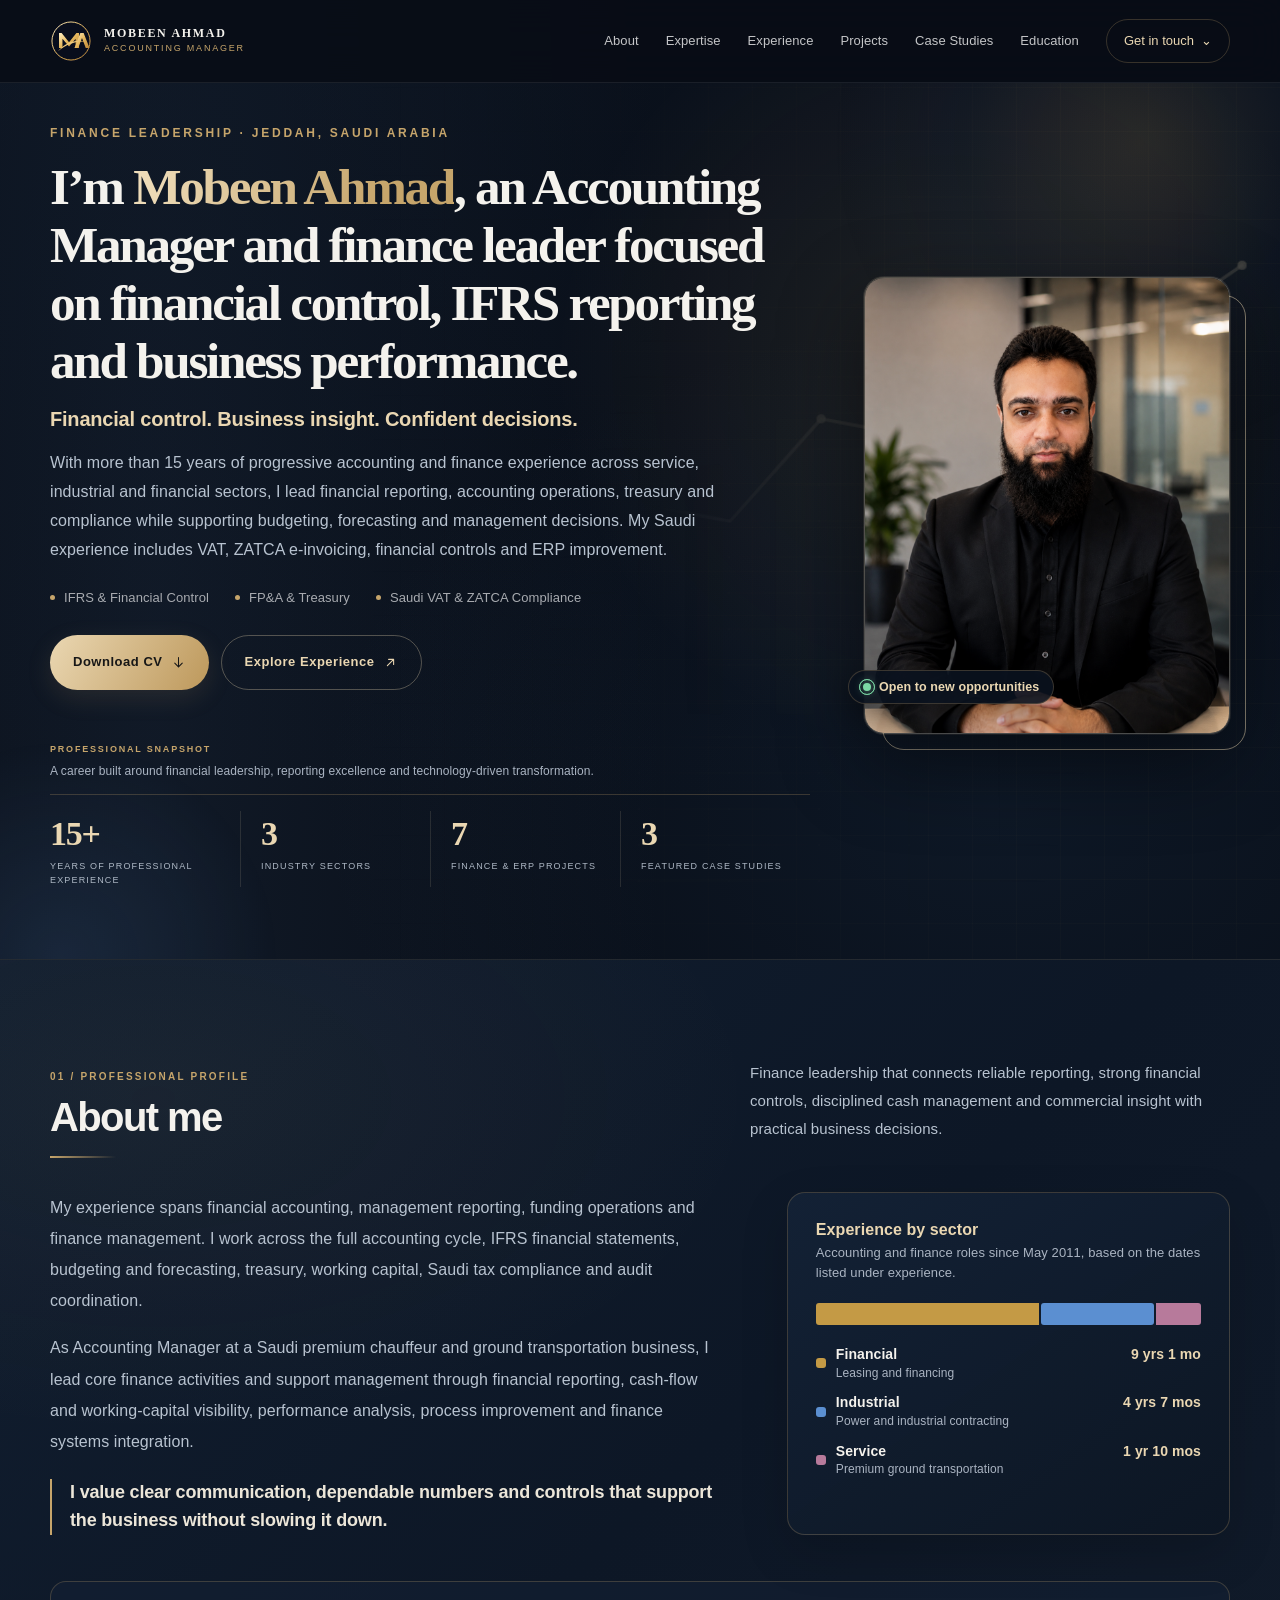
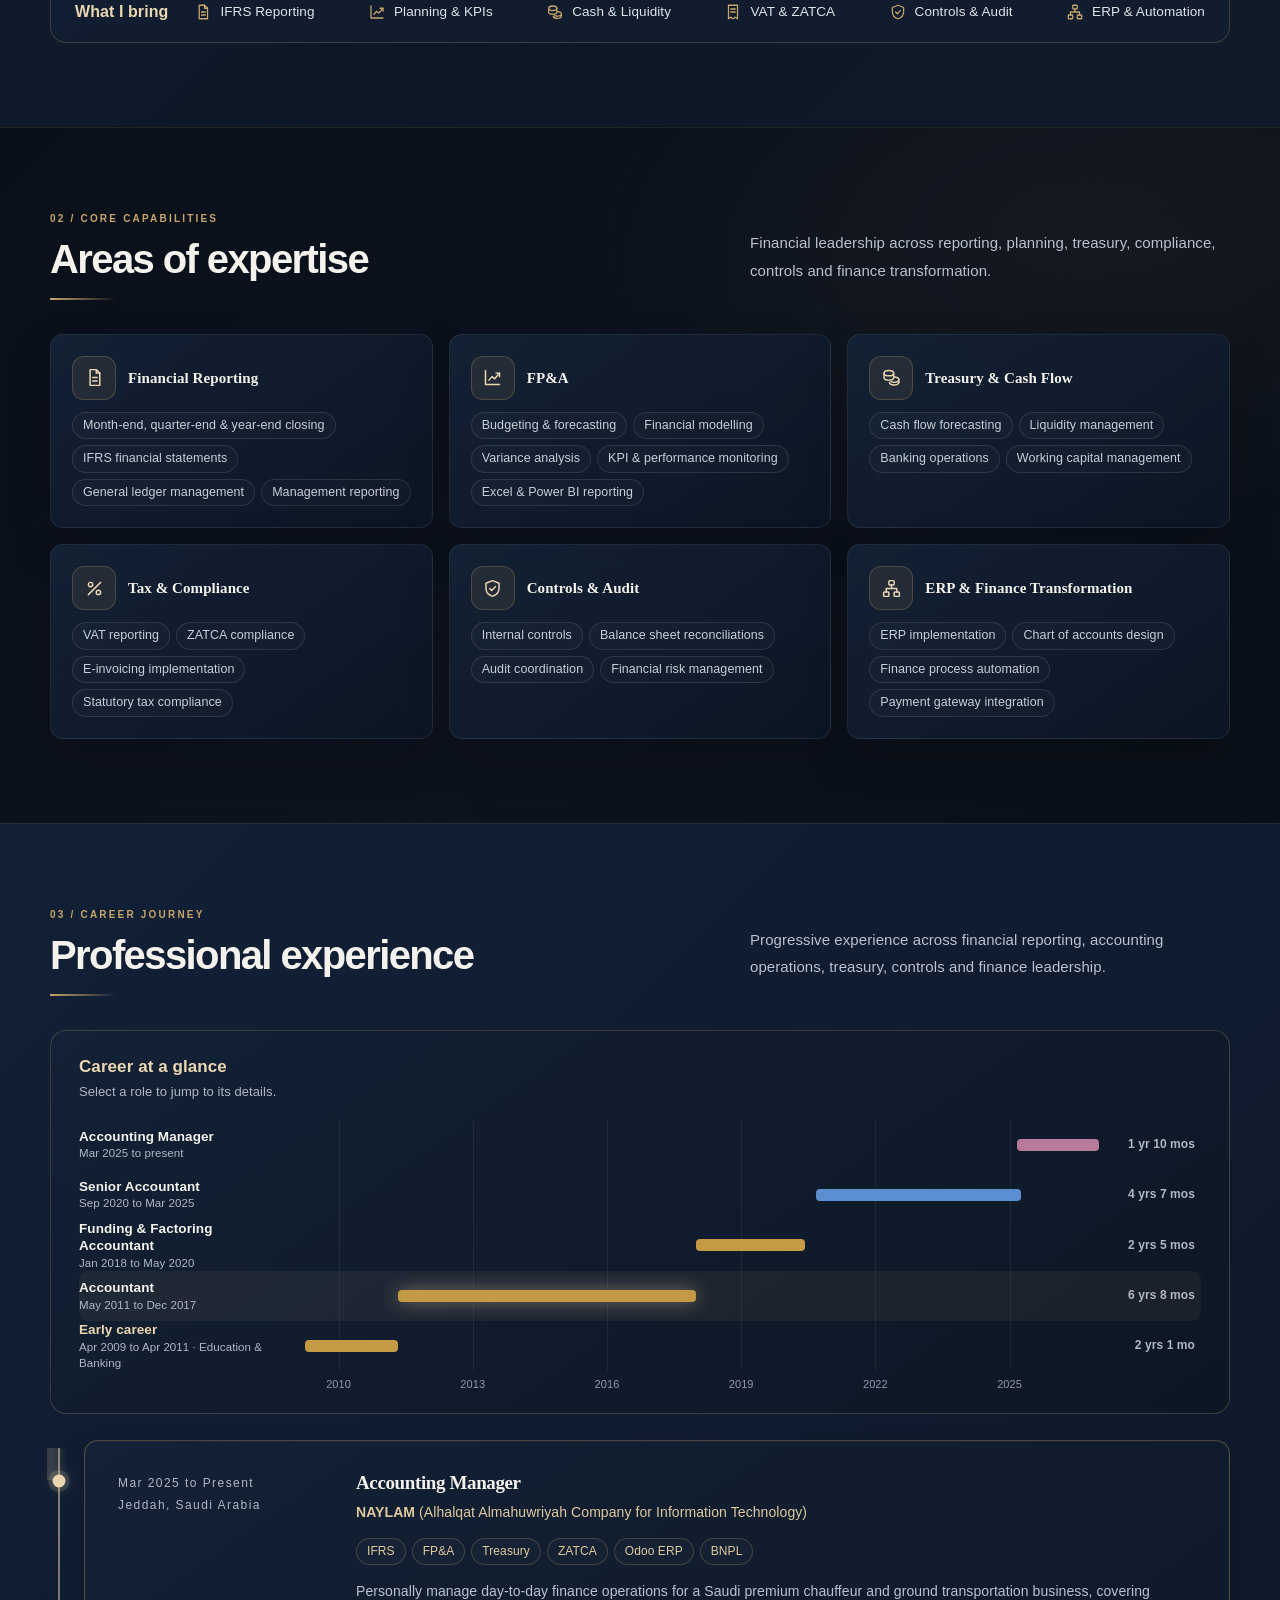
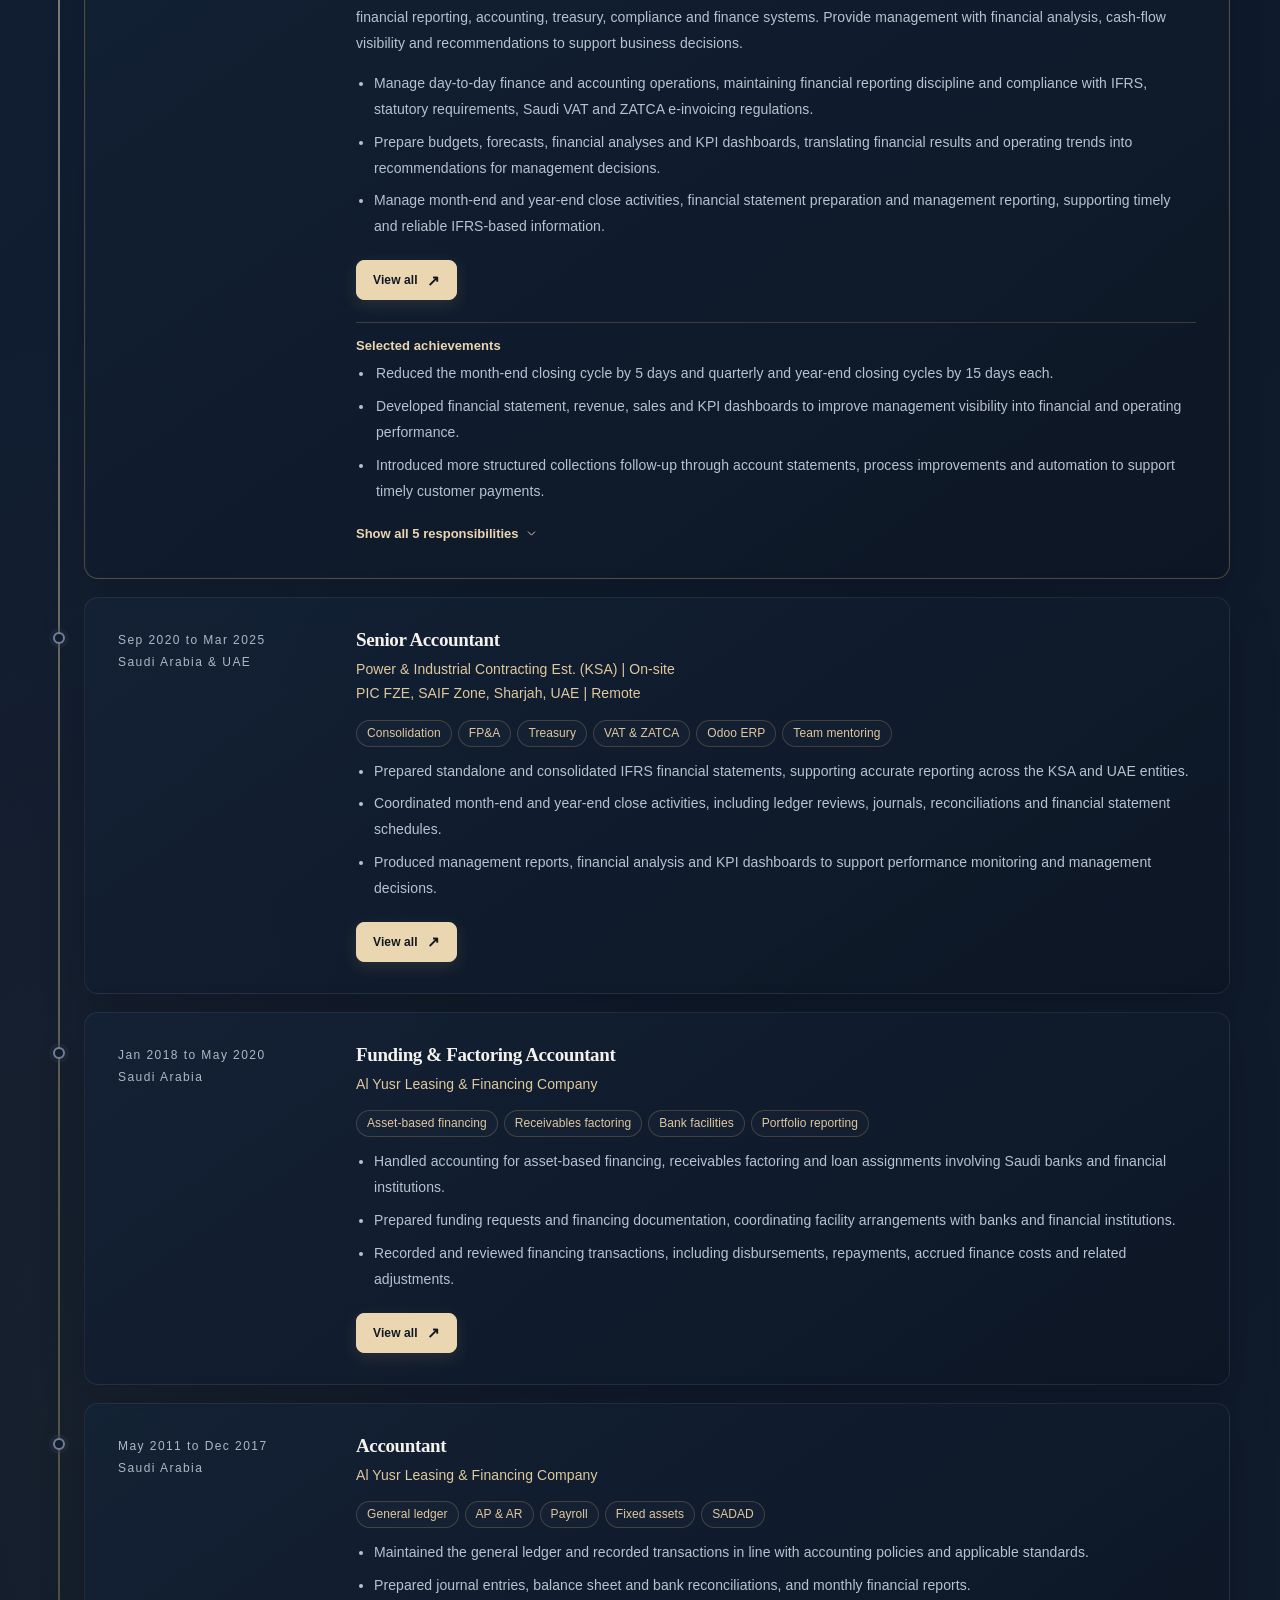
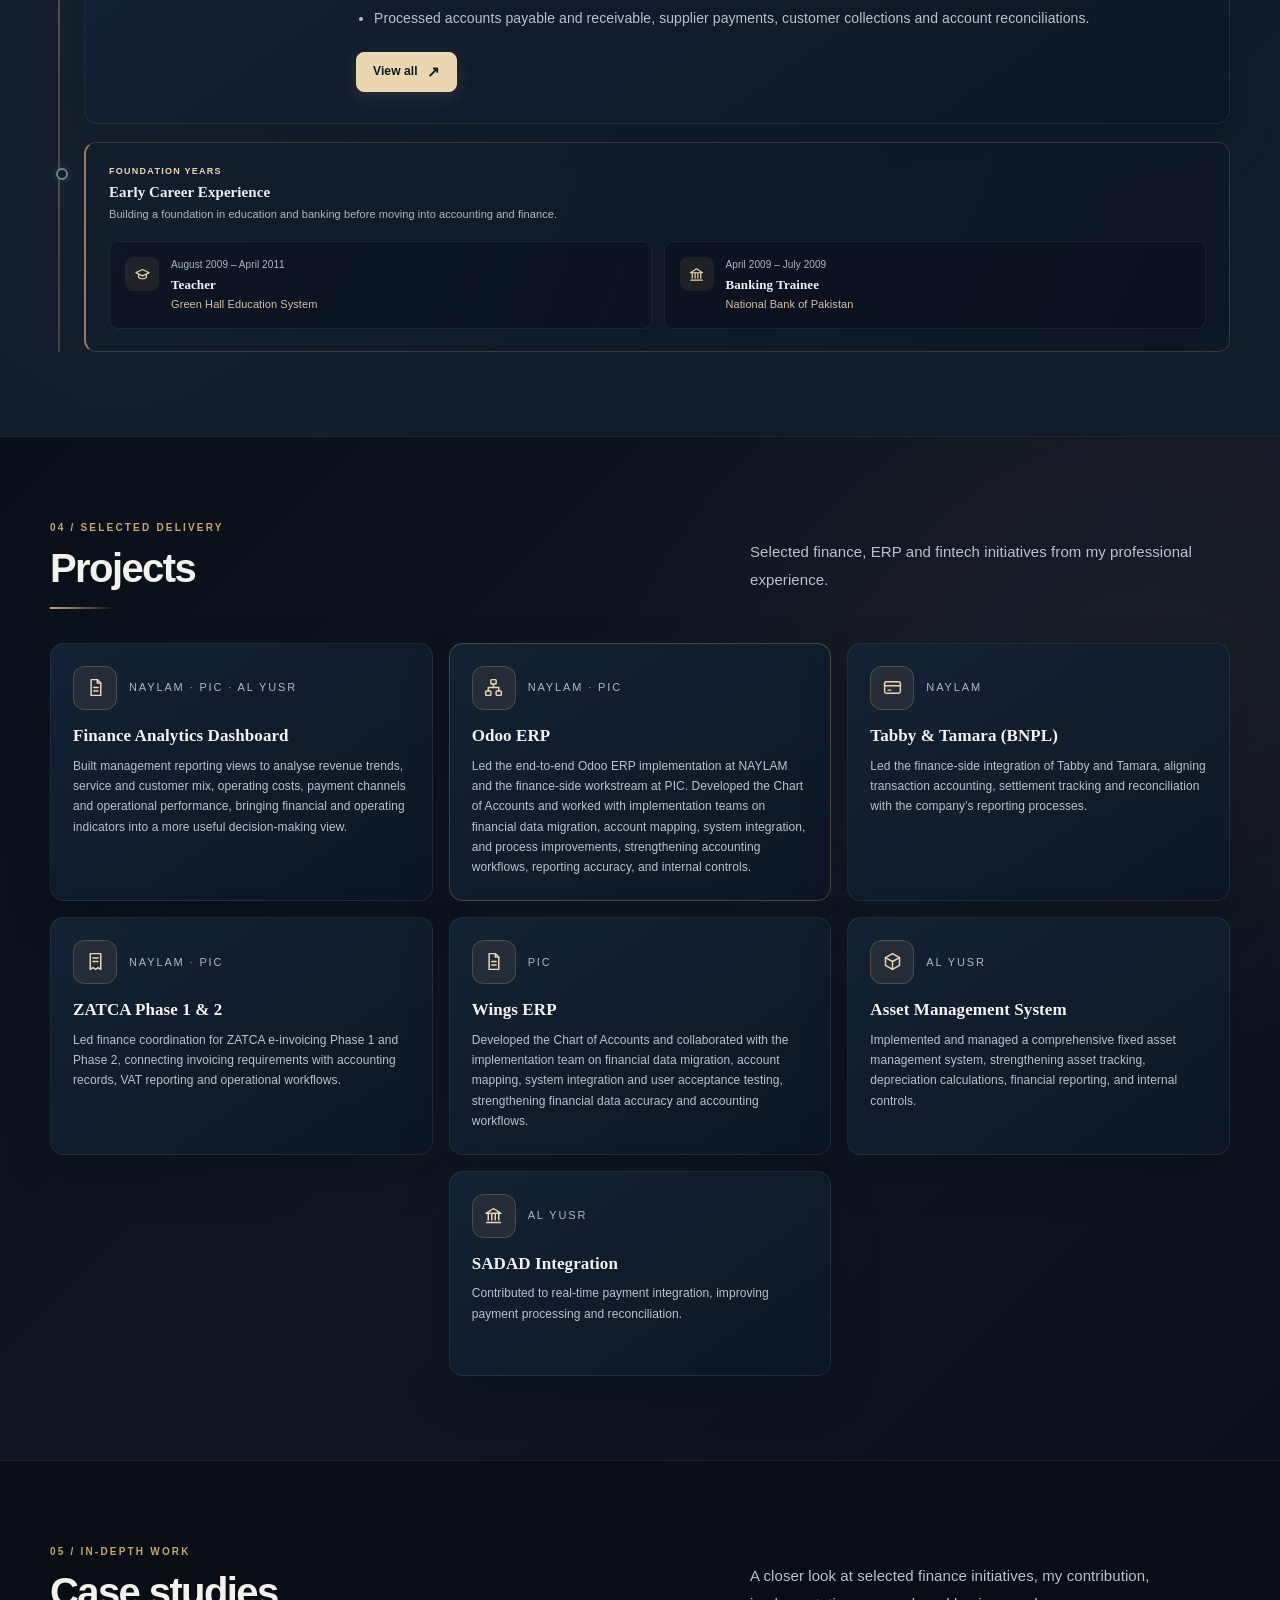
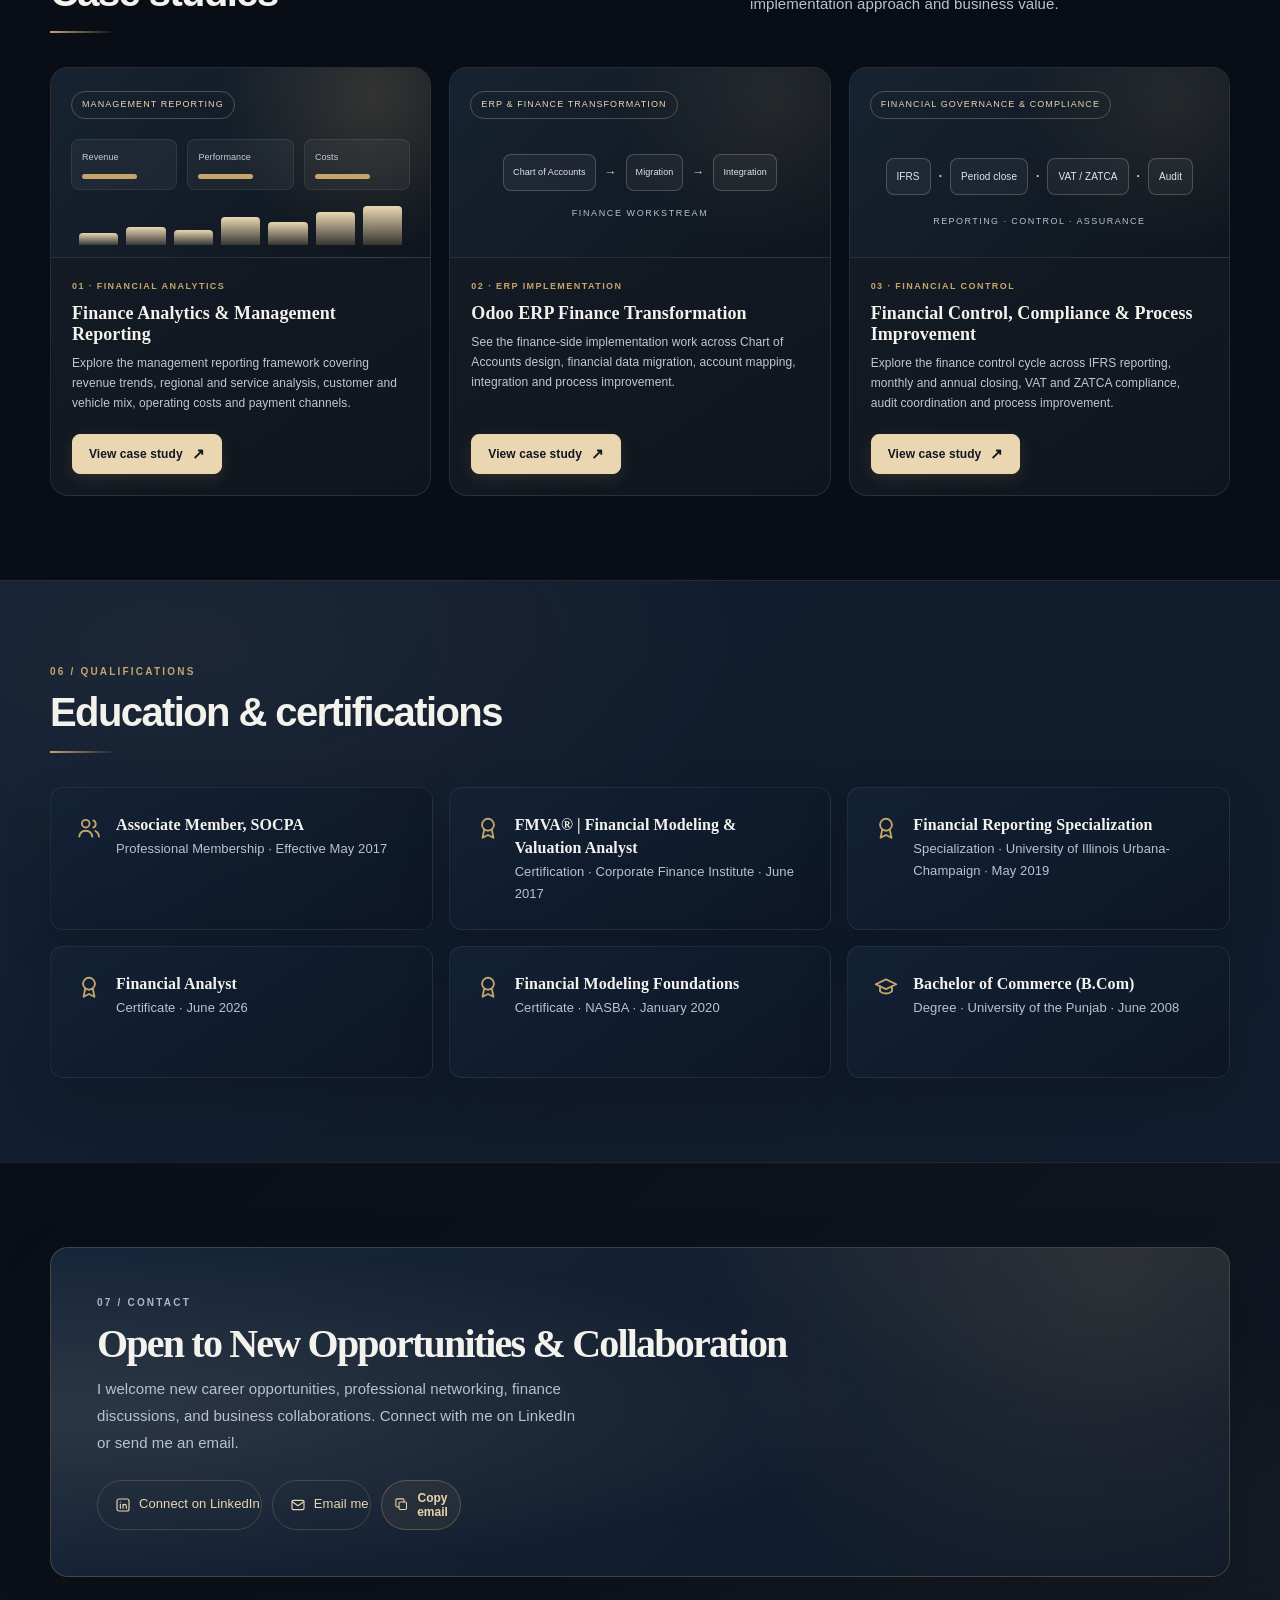
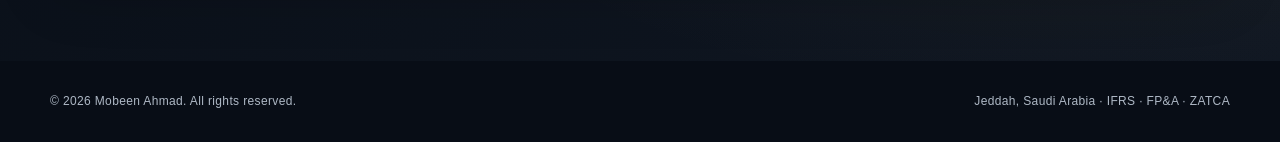
==== commit 41a9cca6: "Correct Financial Reporting Specialization completion date" ====
--- a/index.html
+++ b/index.html
@@ -150,7 +150,7 @@
 <a class="case-study-card" href="financial-control.html"><div class="case-study-visual control-visual"><span class="case-study-label">Financial governance &amp; compliance</span><div class="control-flow"><i>IFRS</i><b>·</b><i>Period close</i><b>·</b><i>VAT / ZATCA</i><b>·</b><i>Audit</i></div><div class="control-base">REPORTING · CONTROL · ASSURANCE</div></div><div class="case-study-body"><div class="case-study-meta">03 · FINANCIAL CONTROL</div><h3>Financial Control, Compliance &amp; Process Improvement</h3><p>Explore the finance control cycle across IFRS reporting, monthly and annual closing, VAT and ZATCA compliance, audit coordination and process improvement.</p><span class="case-study-link">View case study <span aria-hidden="true">↗</span></span></div></a>
 </div></div></section>
 <section class="section" id="education"><div class="wrap"><div class="section-head"><div><div class="section-kicker">06 / Qualifications</div><h2>Education &amp; certifications</h2><div class="gold-line"></div></div></div>
-<div class="edu-grid"><div class="edu"><svg class="ico" aria-hidden="true"><use href="#i-users"/></svg><div><h3>Associate Member, SOCPA</h3><p>Professional Membership · Effective May 2017</p></div></div><div class="edu"><svg class="ico" aria-hidden="true"><use href="#i-award"/></svg><div><h3>FMVA® | Financial Modeling &amp; Valuation Analyst</h3><p>Certification · Corporate Finance Institute · June 2017</p></div></div><div class="edu"><svg class="ico" aria-hidden="true"><use href="#i-award"/></svg><div><h3>Financial Reporting Specialization</h3><p>Specialization · University of Illinois Urbana-Champaign · May 2026</p></div></div><div class="edu"><svg class="ico" aria-hidden="true"><use href="#i-award"/></svg><div><h3>Financial Analyst</h3><p>Certificate · June 2026</p></div></div><div class="edu"><svg class="ico" aria-hidden="true"><use href="#i-award"/></svg><div><h3>Financial Modeling Foundations</h3><p>Certificate · NASBA · January 2020</p></div></div><div class="edu"><svg class="ico" aria-hidden="true"><use href="#i-cap"/></svg><div><h3>Bachelor of Commerce (B.Com)</h3><p>Degree · University of the Punjab · June 2008</p></div></div></div></div></section>
+<div class="edu-grid"><div class="edu"><svg class="ico" aria-hidden="true"><use href="#i-users"/></svg><div><h3>Associate Member, SOCPA</h3><p>Professional Membership · Effective May 2017</p></div></div><div class="edu"><svg class="ico" aria-hidden="true"><use href="#i-award"/></svg><div><h3>FMVA® | Financial Modeling &amp; Valuation Analyst</h3><p>Certification · Corporate Finance Institute · June 2017</p></div></div><div class="edu"><svg class="ico" aria-hidden="true"><use href="#i-award"/></svg><div><h3>Financial Reporting Specialization</h3><p>Specialization · University of Illinois Urbana-Champaign · May 2019</p></div></div><div class="edu"><svg class="ico" aria-hidden="true"><use href="#i-award"/></svg><div><h3>Financial Analyst</h3><p>Certificate · June 2026</p></div></div><div class="edu"><svg class="ico" aria-hidden="true"><use href="#i-award"/></svg><div><h3>Financial Modeling Foundations</h3><p>Certificate · NASBA · January 2020</p></div></div><div class="edu"><svg class="ico" aria-hidden="true"><use href="#i-cap"/></svg><div><h3>Bachelor of Commerce (B.Com)</h3><p>Degree · University of the Punjab · June 2008</p></div></div></div></div></section>
 <section class="section" id="contact"><div class="wrap"><div class="contact">
 <div class="contact-info"><div class="section-kicker">07 / Contact</div><h2>Open to New Opportunities &amp; Collaboration</h2><p>I welcome new career opportunities, professional networking, finance discussions, and business collaborations. Connect with me on LinkedIn or send me an email.</p>
 <div class="contact-links"><a class="contact-link-primary" href="https://www.linkedin.com/in/mobeenahmadmak/" target="_blank" rel="noopener noreferrer"><svg class="ico" aria-hidden="true"><use href="#i-linkedin"/></svg>Connect on LinkedIn</a><a href="mailto:mobeenahmadmak@gmail.com"><svg class="ico" aria-hidden="true"><use href="#i-mail"/></svg>Email me</a><button class="copy-email-btn" type="button" data-copy-email="mobeenahmadmak@gmail.com"><svg class="ico" aria-hidden="true"><use href="#i-copy"/></svg><span>Copy email</span></button><span class="copy-email-status" id="copyEmailStatus" role="status" aria-live="polite"></span></div>
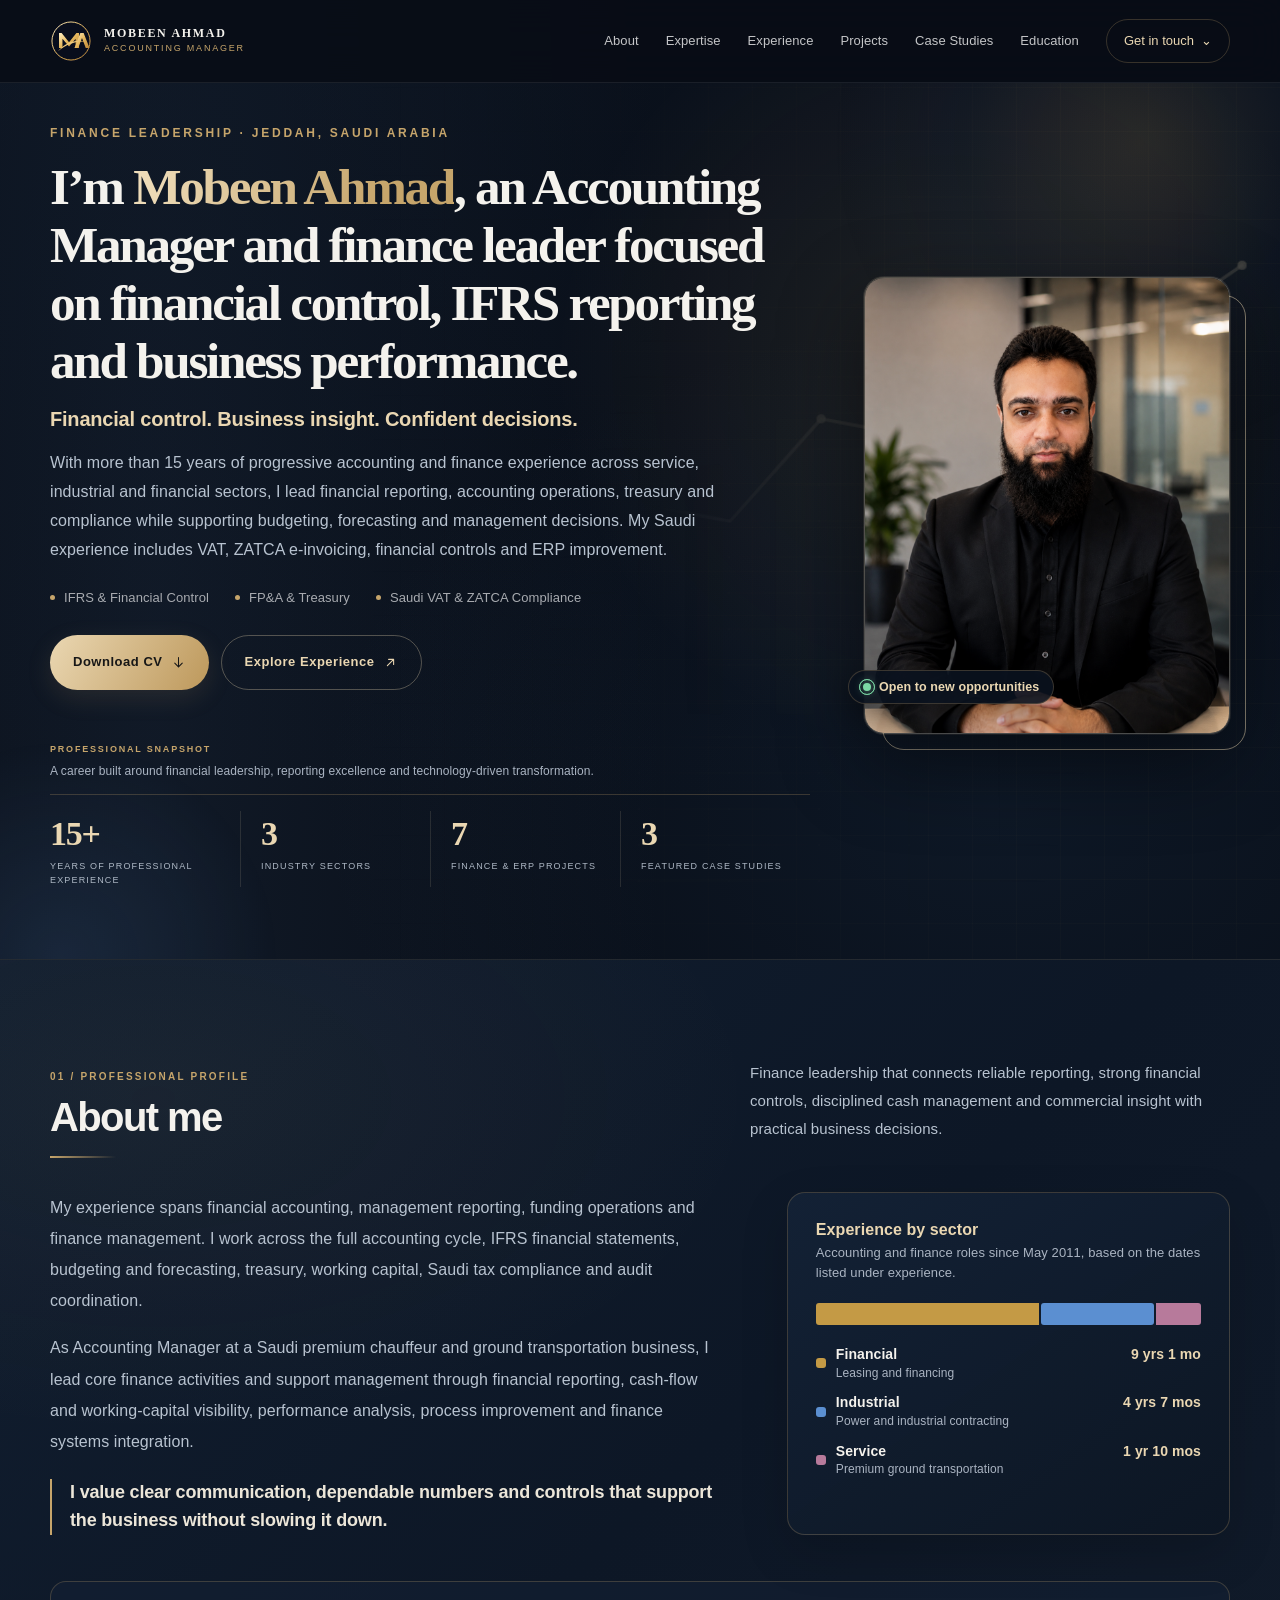
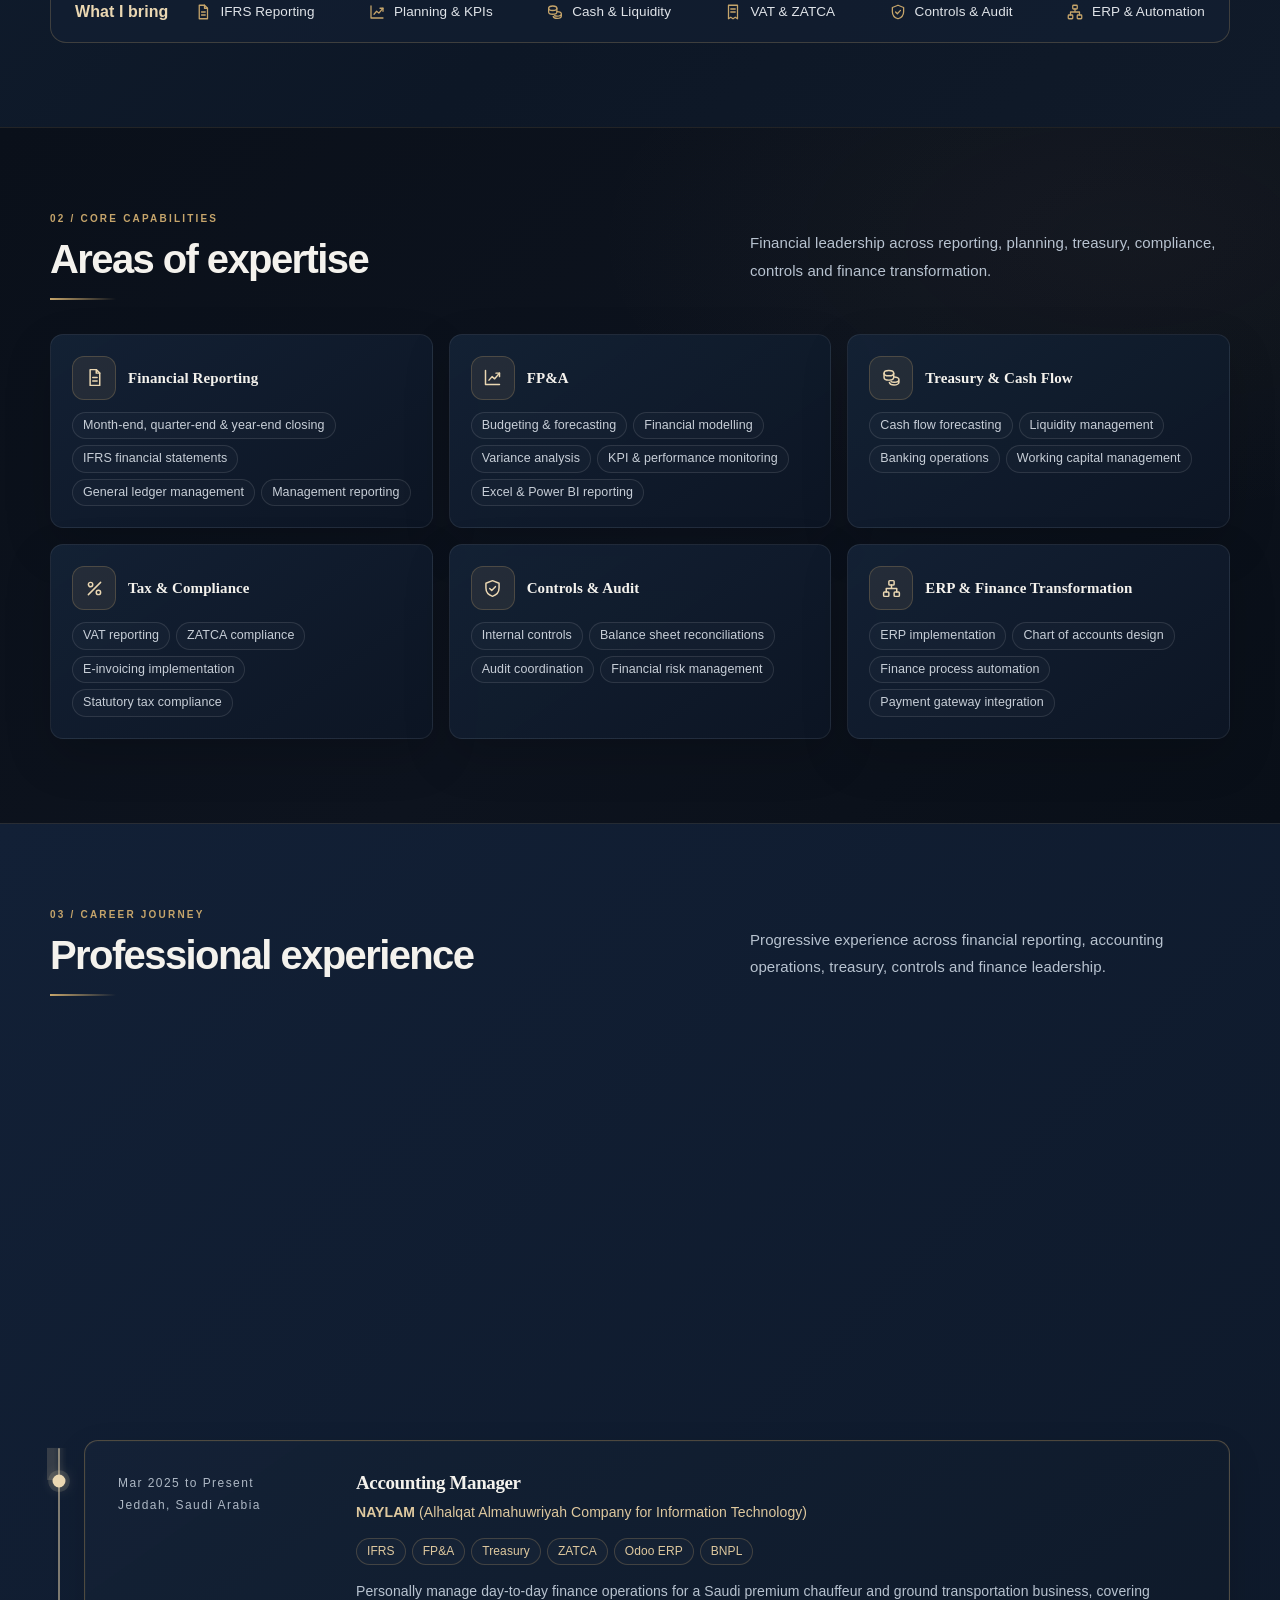
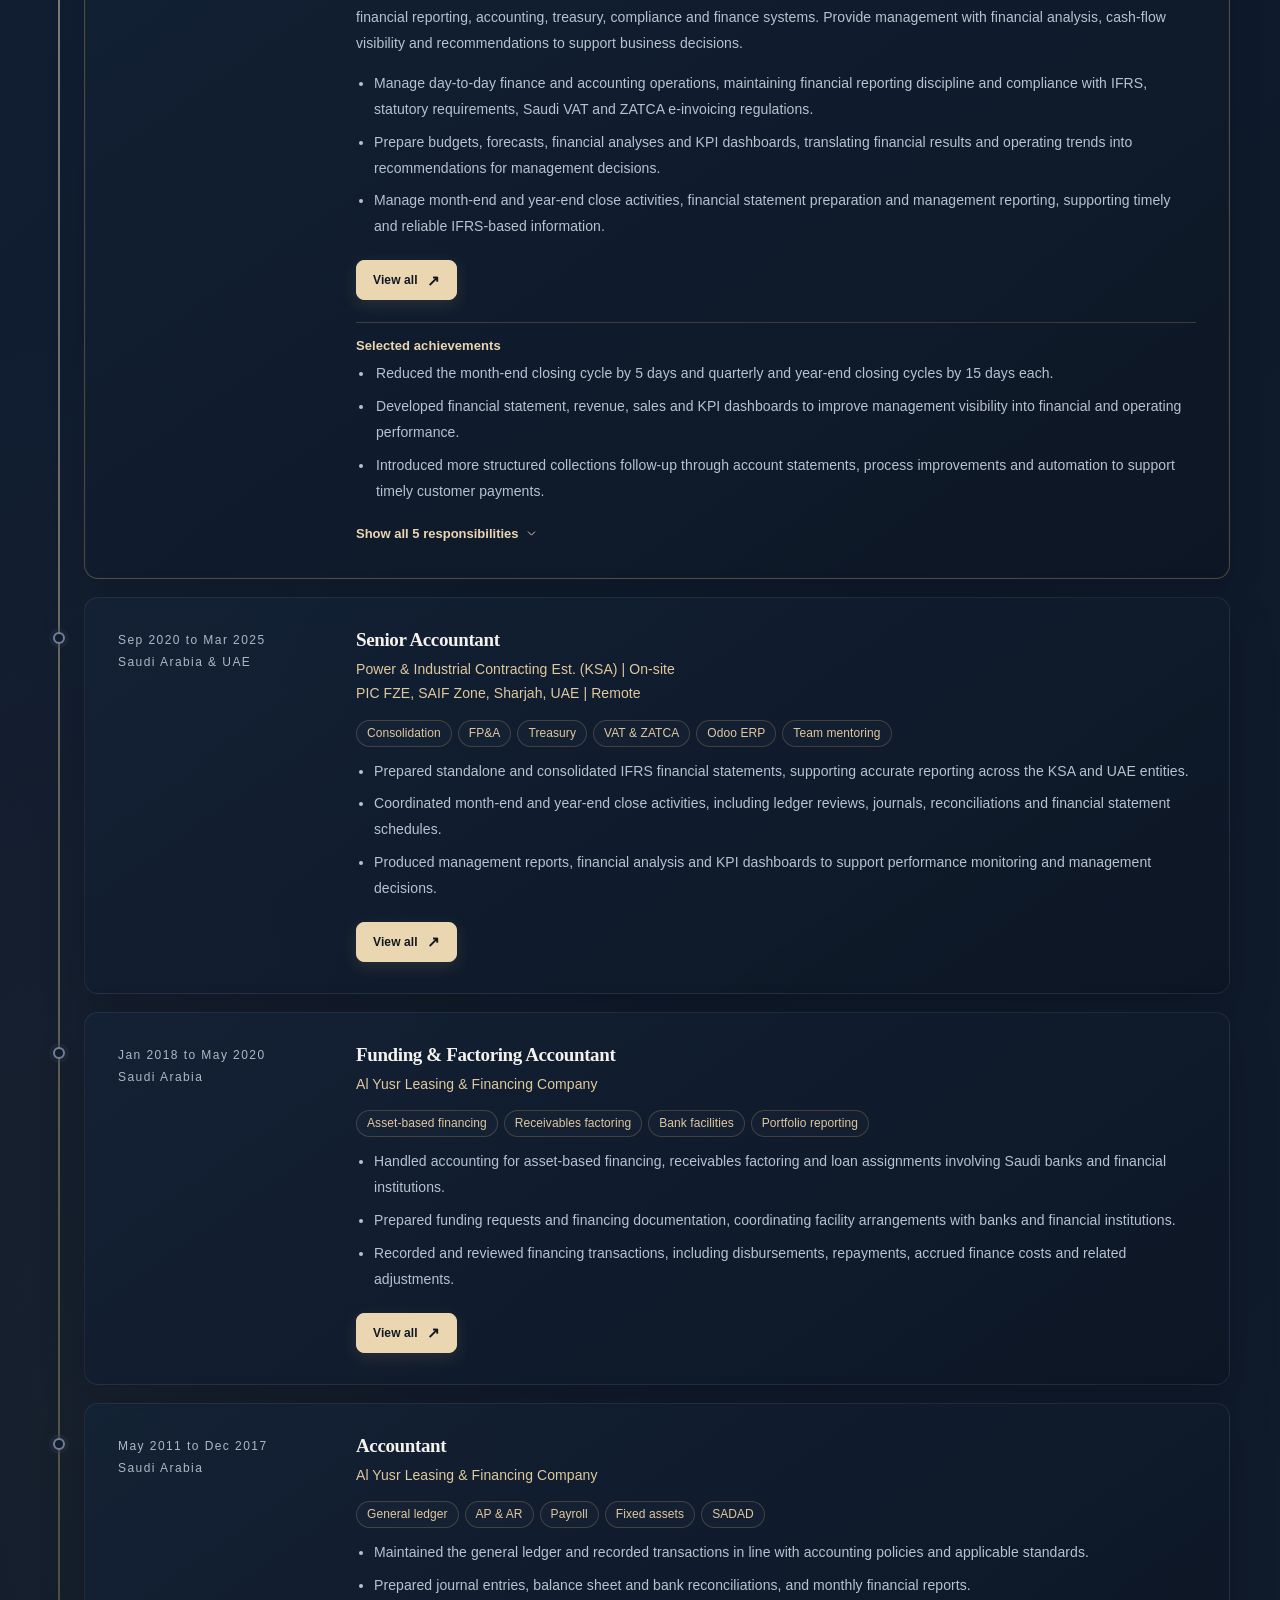
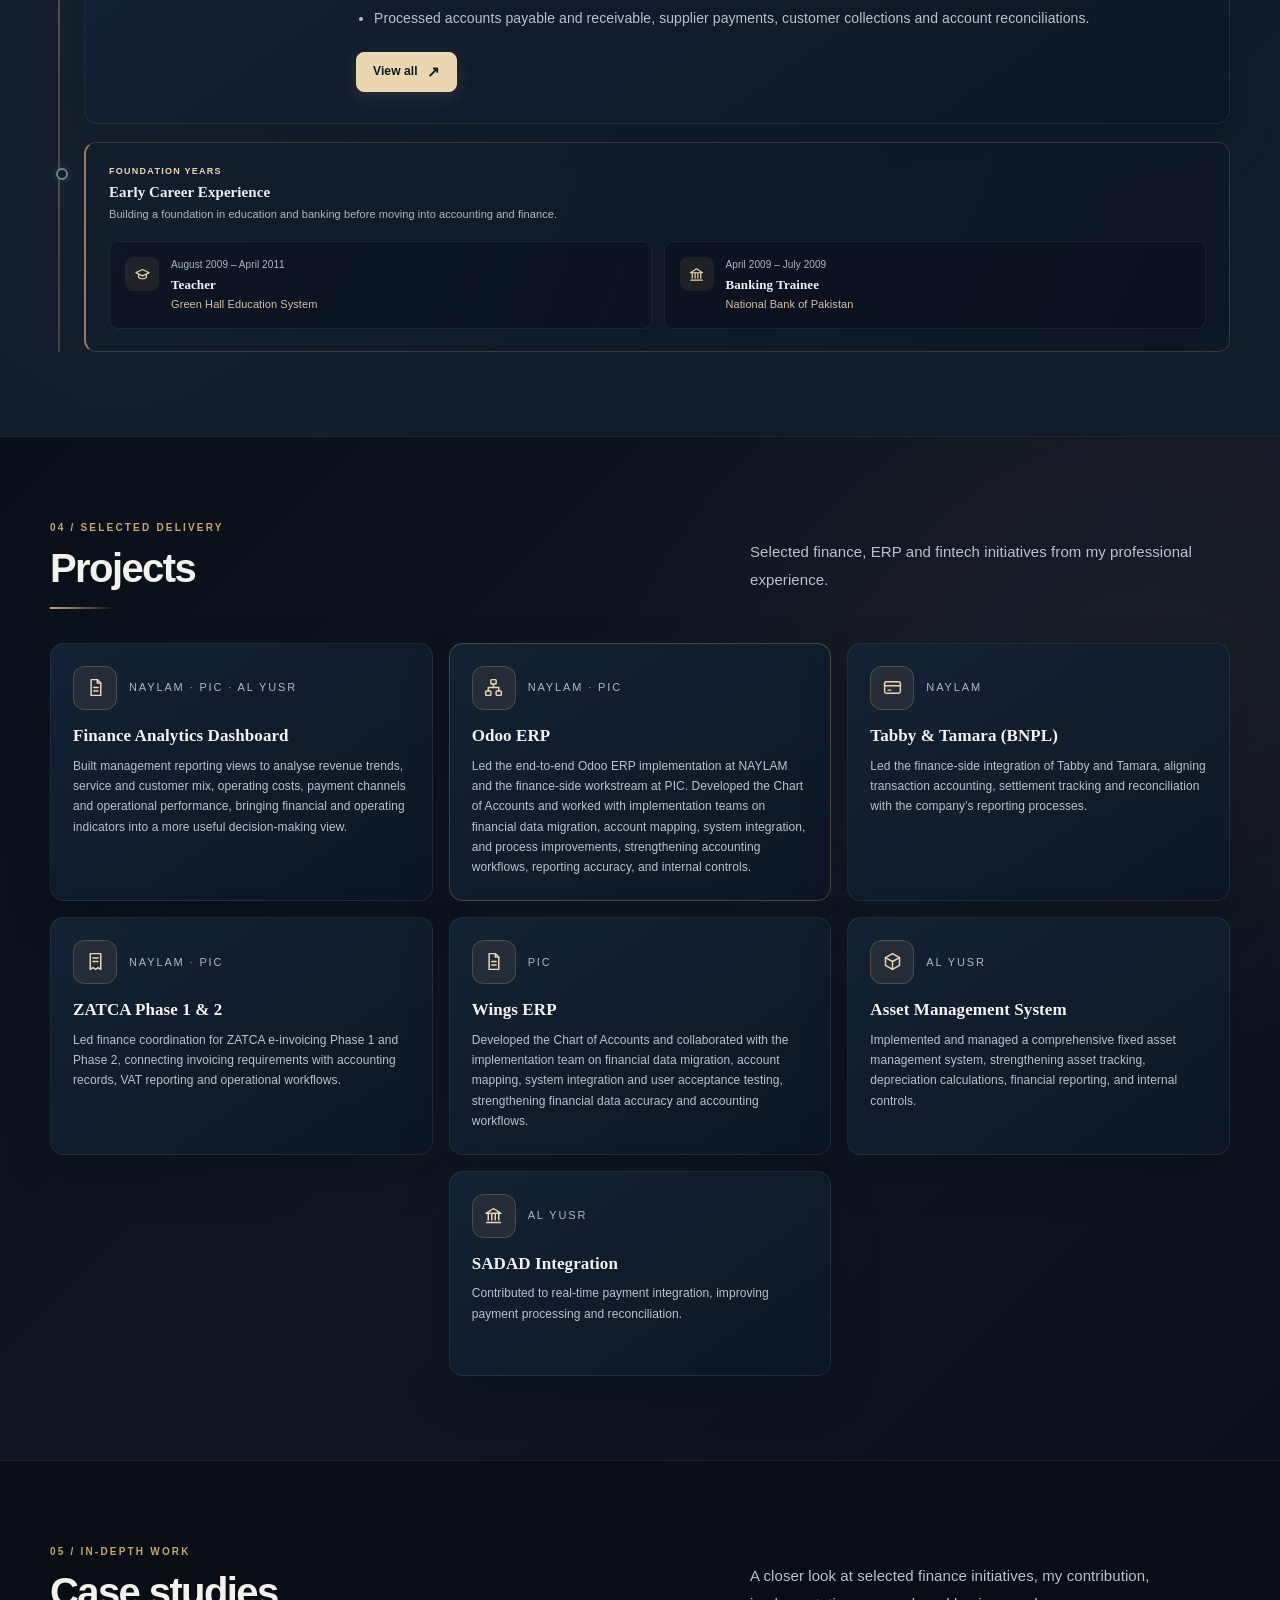
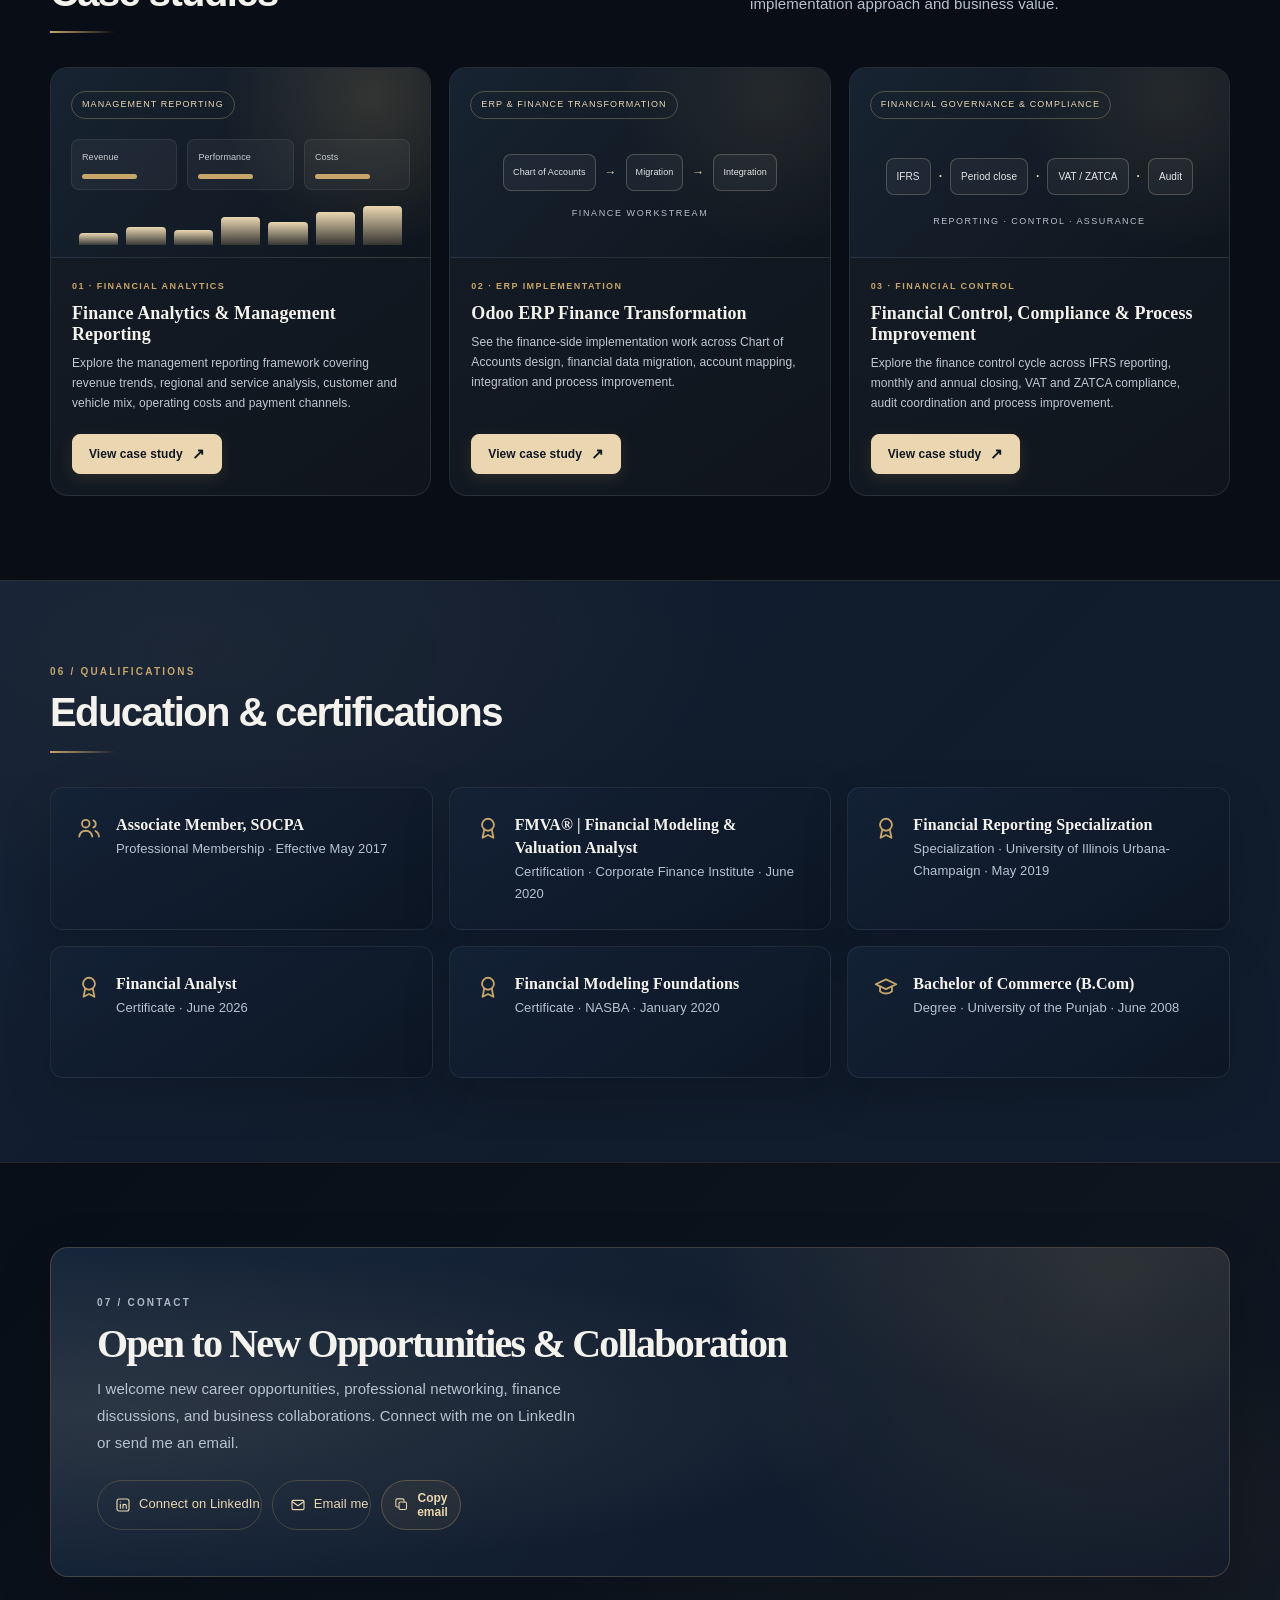
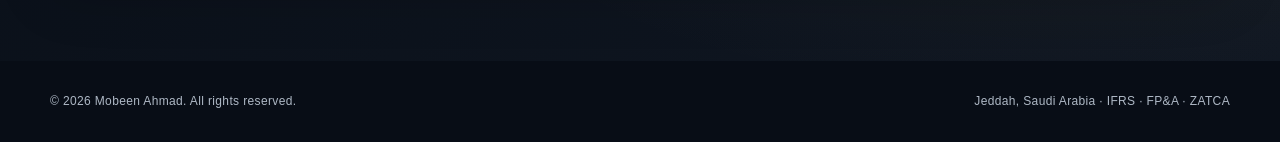
==== commit a41dee79: "Correct FMVA completion date" ====
--- a/index.html
+++ b/index.html
@@ -150,7 +150,7 @@
 <a class="case-study-card" href="financial-control.html"><div class="case-study-visual control-visual"><span class="case-study-label">Financial governance &amp; compliance</span><div class="control-flow"><i>IFRS</i><b>·</b><i>Period close</i><b>·</b><i>VAT / ZATCA</i><b>·</b><i>Audit</i></div><div class="control-base">REPORTING · CONTROL · ASSURANCE</div></div><div class="case-study-body"><div class="case-study-meta">03 · FINANCIAL CONTROL</div><h3>Financial Control, Compliance &amp; Process Improvement</h3><p>Explore the finance control cycle across IFRS reporting, monthly and annual closing, VAT and ZATCA compliance, audit coordination and process improvement.</p><span class="case-study-link">View case study <span aria-hidden="true">↗</span></span></div></a>
 </div></div></section>
 <section class="section" id="education"><div class="wrap"><div class="section-head"><div><div class="section-kicker">06 / Qualifications</div><h2>Education &amp; certifications</h2><div class="gold-line"></div></div></div>
-<div class="edu-grid"><div class="edu"><svg class="ico" aria-hidden="true"><use href="#i-users"/></svg><div><h3>Associate Member, SOCPA</h3><p>Professional Membership · Effective May 2017</p></div></div><div class="edu"><svg class="ico" aria-hidden="true"><use href="#i-award"/></svg><div><h3>FMVA® | Financial Modeling &amp; Valuation Analyst</h3><p>Certification · Corporate Finance Institute · June 2017</p></div></div><div class="edu"><svg class="ico" aria-hidden="true"><use href="#i-award"/></svg><div><h3>Financial Reporting Specialization</h3><p>Specialization · University of Illinois Urbana-Champaign · May 2019</p></div></div><div class="edu"><svg class="ico" aria-hidden="true"><use href="#i-award"/></svg><div><h3>Financial Analyst</h3><p>Certificate · June 2026</p></div></div><div class="edu"><svg class="ico" aria-hidden="true"><use href="#i-award"/></svg><div><h3>Financial Modeling Foundations</h3><p>Certificate · NASBA · January 2020</p></div></div><div class="edu"><svg class="ico" aria-hidden="true"><use href="#i-cap"/></svg><div><h3>Bachelor of Commerce (B.Com)</h3><p>Degree · University of the Punjab · June 2008</p></div></div></div></div></section>
+<div class="edu-grid"><div class="edu"><svg class="ico" aria-hidden="true"><use href="#i-users"/></svg><div><h3>Associate Member, SOCPA</h3><p>Professional Membership · Effective May 2017</p></div></div><div class="edu"><svg class="ico" aria-hidden="true"><use href="#i-award"/></svg><div><h3>FMVA® | Financial Modeling &amp; Valuation Analyst</h3><p>Certification · Corporate Finance Institute · June 2020</p></div></div><div class="edu"><svg class="ico" aria-hidden="true"><use href="#i-award"/></svg><div><h3>Financial Reporting Specialization</h3><p>Specialization · University of Illinois Urbana-Champaign · May 2019</p></div></div><div class="edu"><svg class="ico" aria-hidden="true"><use href="#i-award"/></svg><div><h3>Financial Analyst</h3><p>Certificate · June 2026</p></div></div><div class="edu"><svg class="ico" aria-hidden="true"><use href="#i-award"/></svg><div><h3>Financial Modeling Foundations</h3><p>Certificate · NASBA · January 2020</p></div></div><div class="edu"><svg class="ico" aria-hidden="true"><use href="#i-cap"/></svg><div><h3>Bachelor of Commerce (B.Com)</h3><p>Degree · University of the Punjab · June 2008</p></div></div></div></div></section>
 <section class="section" id="contact"><div class="wrap"><div class="contact">
 <div class="contact-info"><div class="section-kicker">07 / Contact</div><h2>Open to New Opportunities &amp; Collaboration</h2><p>I welcome new career opportunities, professional networking, finance discussions, and business collaborations. Connect with me on LinkedIn or send me an email.</p>
 <div class="contact-links"><a class="contact-link-primary" href="https://www.linkedin.com/in/mobeenahmadmak/" target="_blank" rel="noopener noreferrer"><svg class="ico" aria-hidden="true"><use href="#i-linkedin"/></svg>Connect on LinkedIn</a><a href="mailto:mobeenahmadmak@gmail.com"><svg class="ico" aria-hidden="true"><use href="#i-mail"/></svg>Email me</a><button class="copy-email-btn" type="button" data-copy-email="mobeenahmadmak@gmail.com"><svg class="ico" aria-hidden="true"><use href="#i-copy"/></svg><span>Copy email</span></button><span class="copy-email-status" id="copyEmailStatus" role="status" aria-live="polite"></span></div>
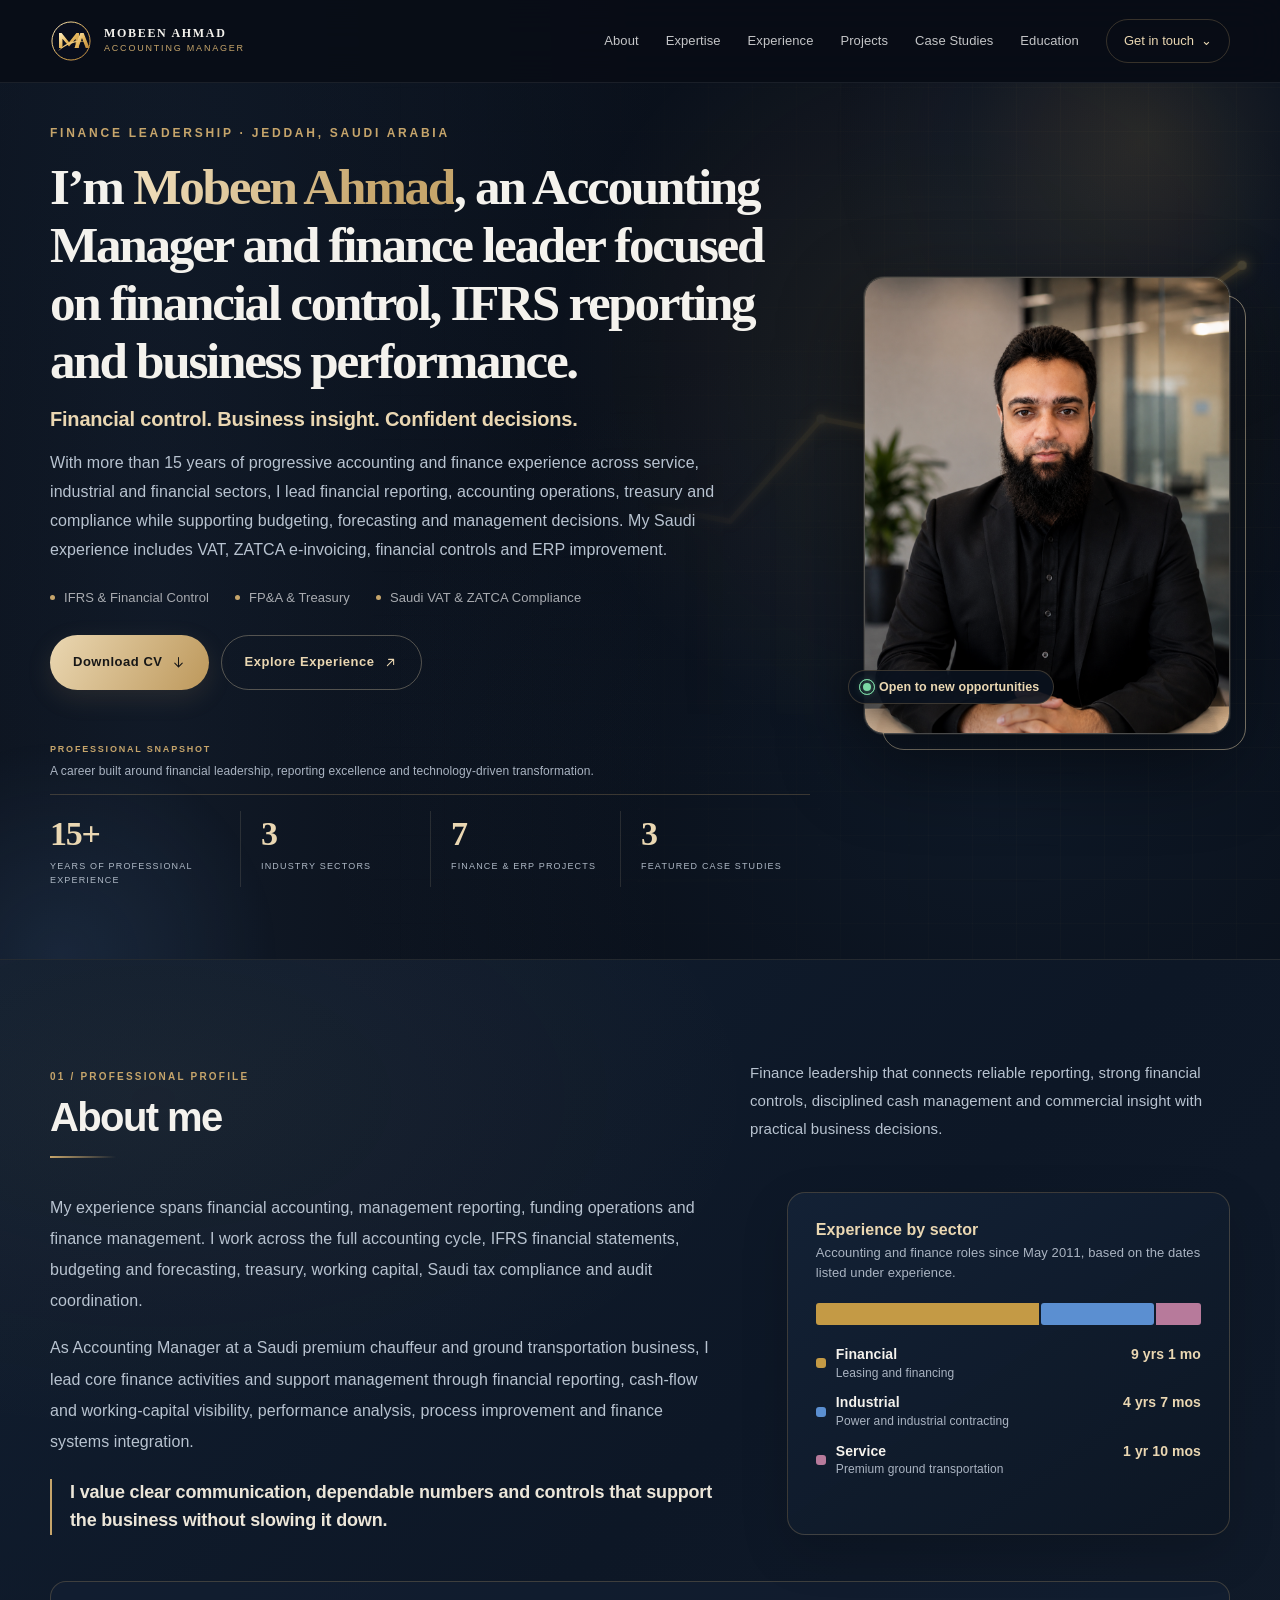
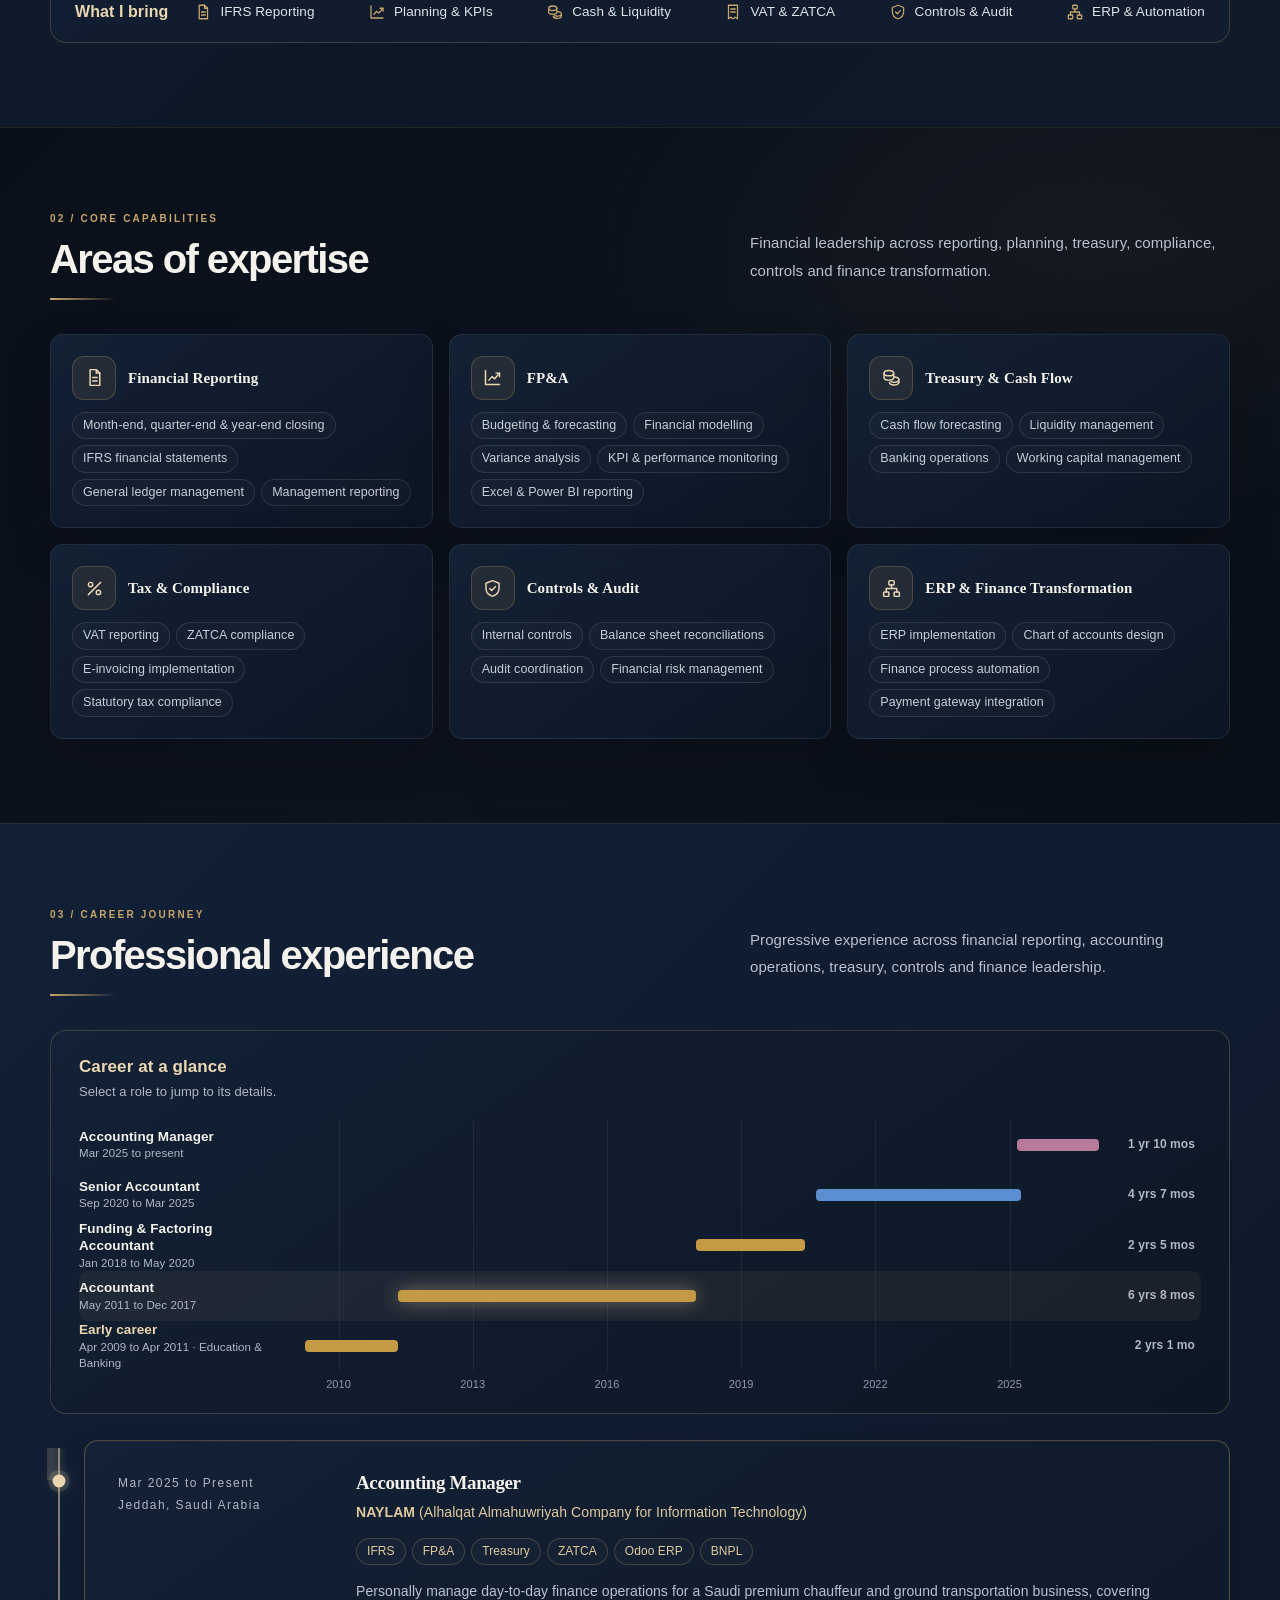
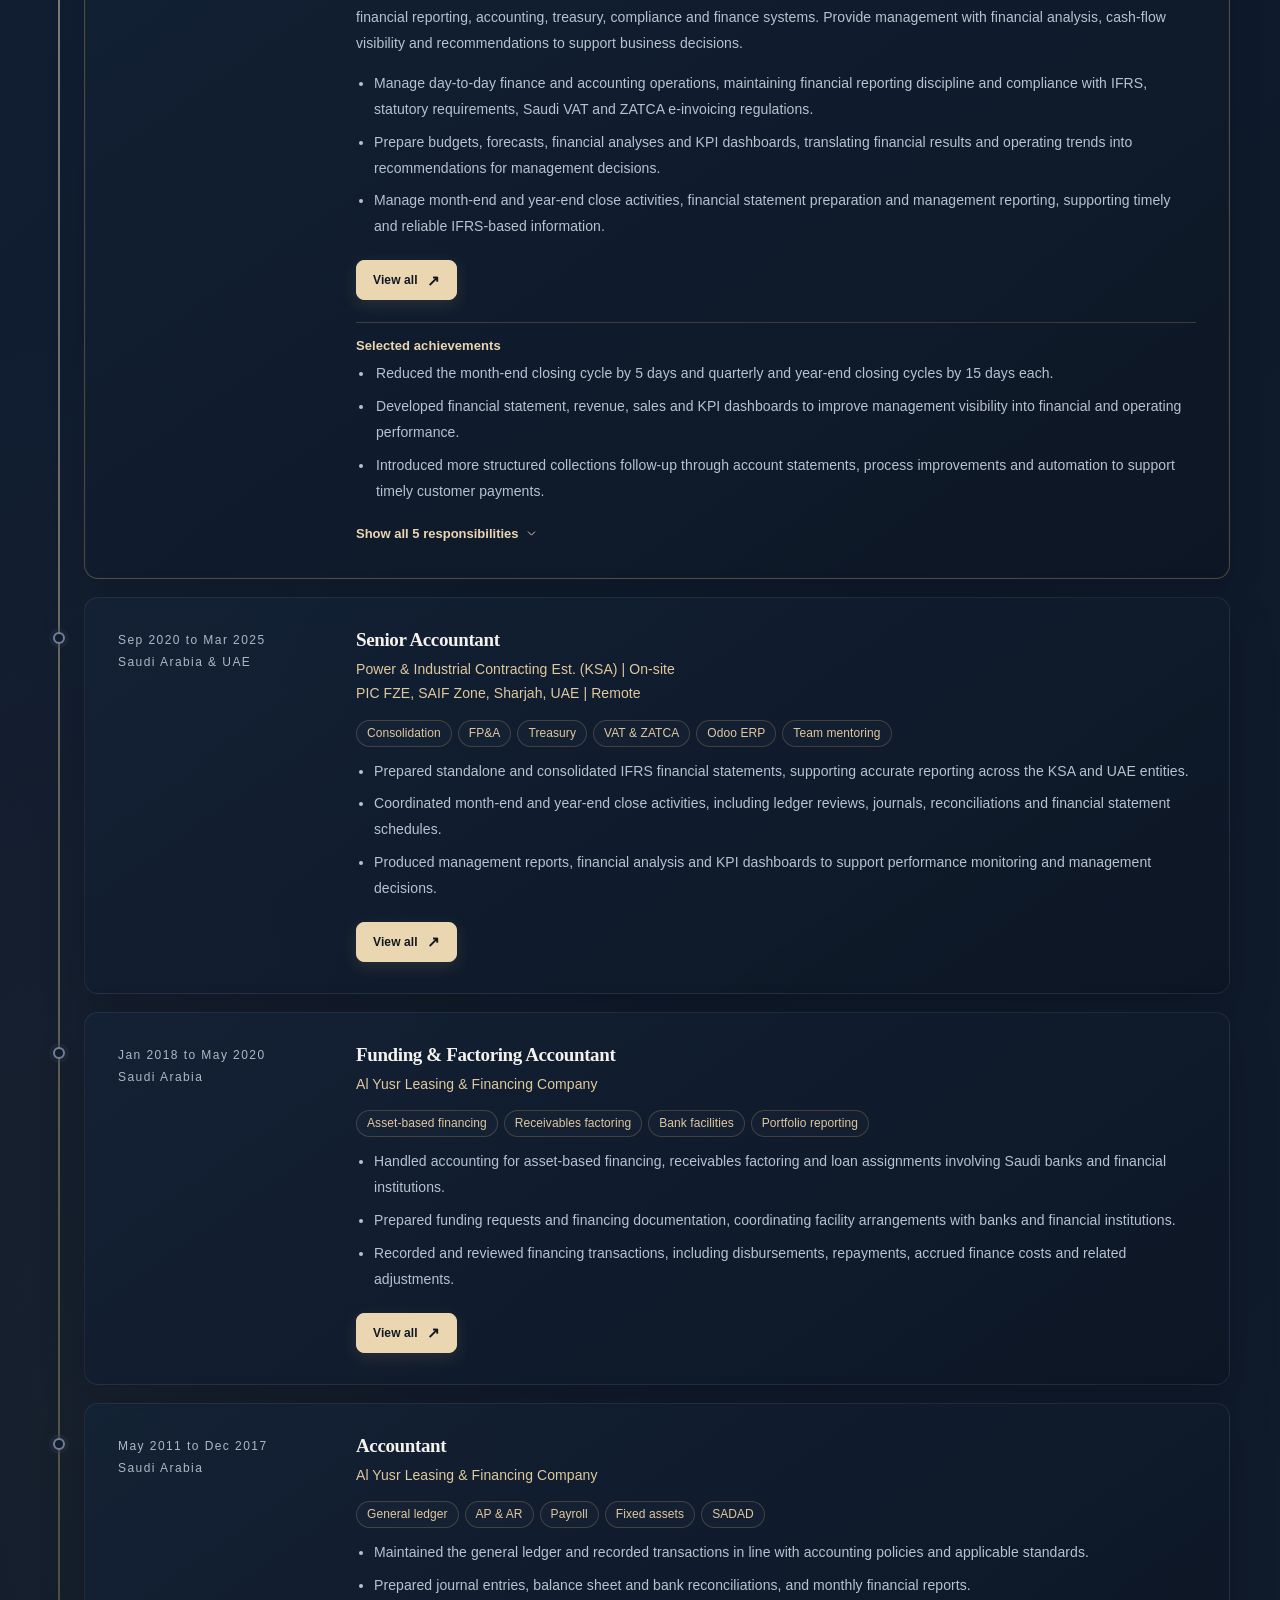
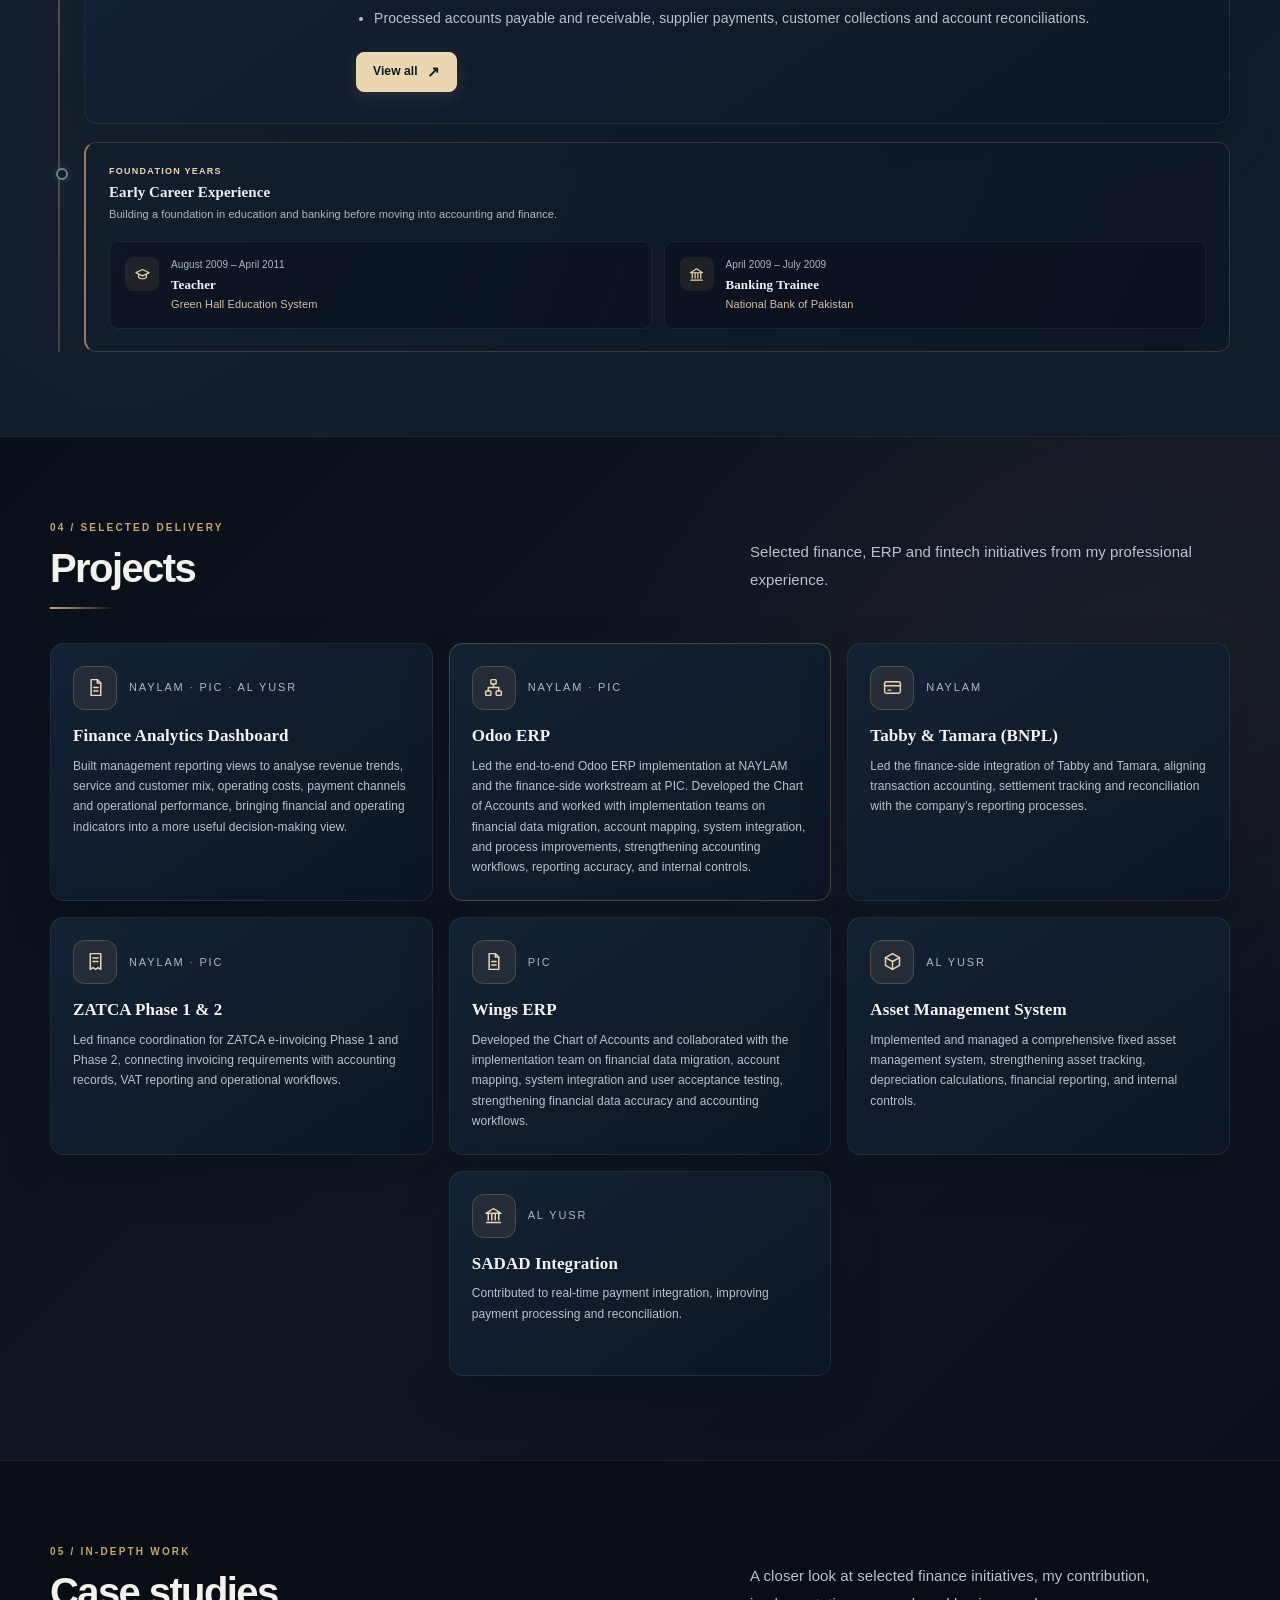
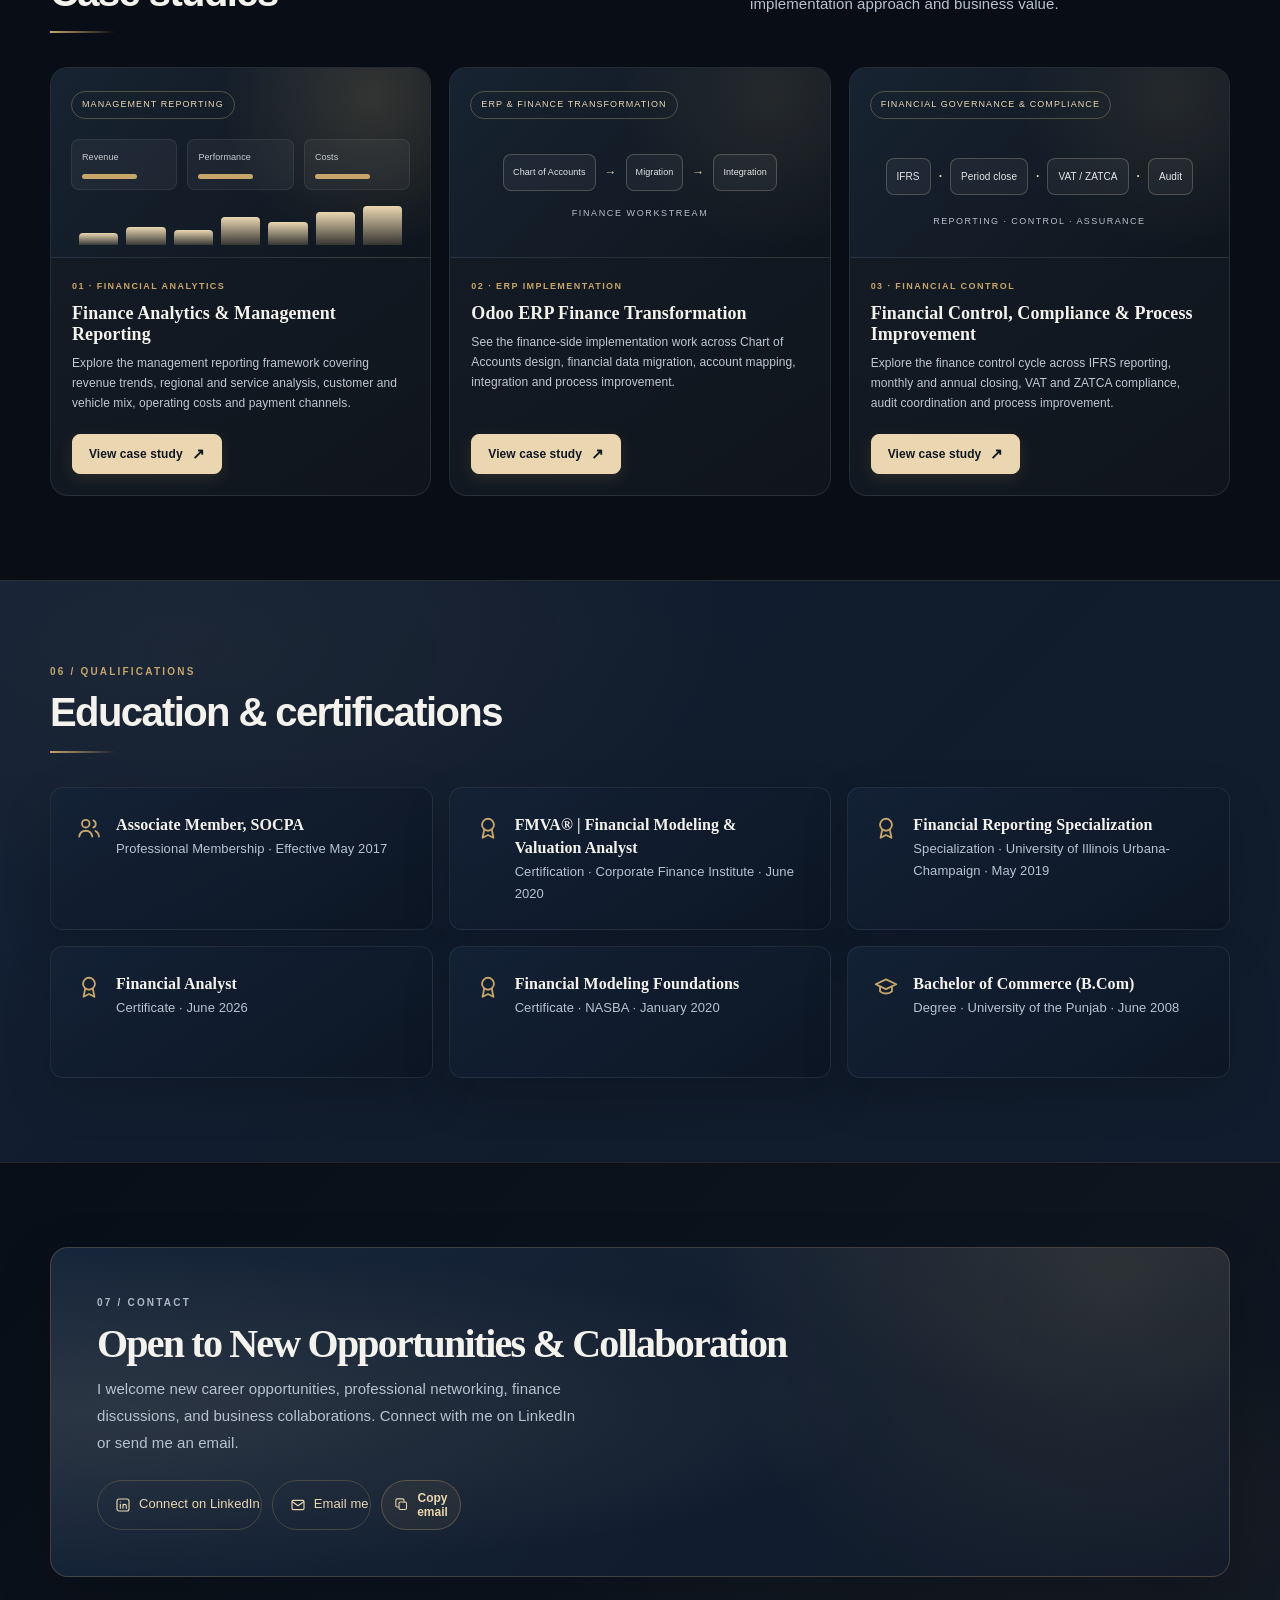
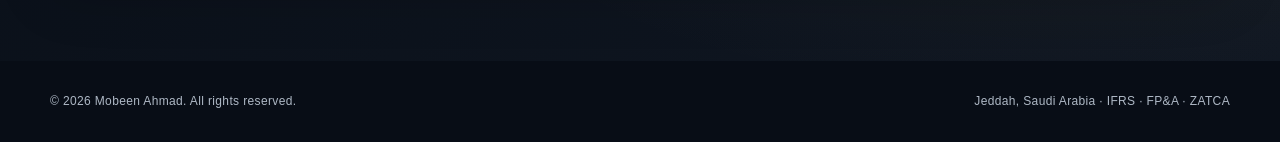
==== commit feac76c0: "Refresh stylesheet for gold hero trend animation" ====
--- a/index.html
+++ b/index.html
@@ -37,7 +37,7 @@
 <script type="application/ld+json">{"@context":"https://schema.org","@type":"Person","name":"Mobeen Ahmad","jobTitle":"Accounting Manager","url":"https://mobeenahmadmak.github.io/","image":"https://mobeenahmadmak.github.io/mobeen-ahmad.jpg.png","email":"mailto:mobeenahmadmak@gmail.com","sameAs":["https://www.linkedin.com/in/mobeenahmadmak/"],"address":{"@type":"PostalAddress","addressLocality":"Jeddah","addressCountry":"SA"}}</script>
 
 
-  <link rel="stylesheet" href="assets/css/styles.css?v=20261109-phase3-achievements">
+  <link rel="stylesheet" href="assets/css/styles.css?v=20261109-gold-hero-trend">
 </head>
 <body>
 <div class="ma-loader" id="maLoader" aria-label="Loading portfolio"><img class="loader-mark" src="ma-logo.svg" alt="MA logo" width="74" height="74"><span class="loader-line"></span><small>FINANCE · LEADERSHIP · INSIGHT</small></div>
--- a/assets/css/styles.css
+++ b/assets/css/styles.css
@@ -1956,3 +1956,9 @@
 .job .achievement-heading{margin:22px 0 8px;padding-top:15px;border-top:1px solid var(--line);font:700 13px "Plus Jakarta Sans",sans-serif;color:var(--gold2)}
 .job ul.achievement-list{margin-top:7px}
 .job ul.achievement-list li{padding-left:2px}
+
+
+/* Hero intro animated finance trend: brighter, more prominent gold line */
+.hero-chart .trend{stroke:#f3bd55;stroke-opacity:1;stroke-width:4.5;filter:drop-shadow(0 0 3px rgba(243,189,85,.95)) drop-shadow(0 0 9px rgba(243,189,85,.62))}
+.hero-chart circle{fill:#ffd77a;fill-opacity:1;filter:drop-shadow(0 0 4px rgba(255,205,92,.95)) drop-shadow(0 0 10px rgba(243,189,85,.72))}
+@media(max-width:760px){.hero-chart{opacity:.42}.hero-chart .trend{stroke-width:4}}
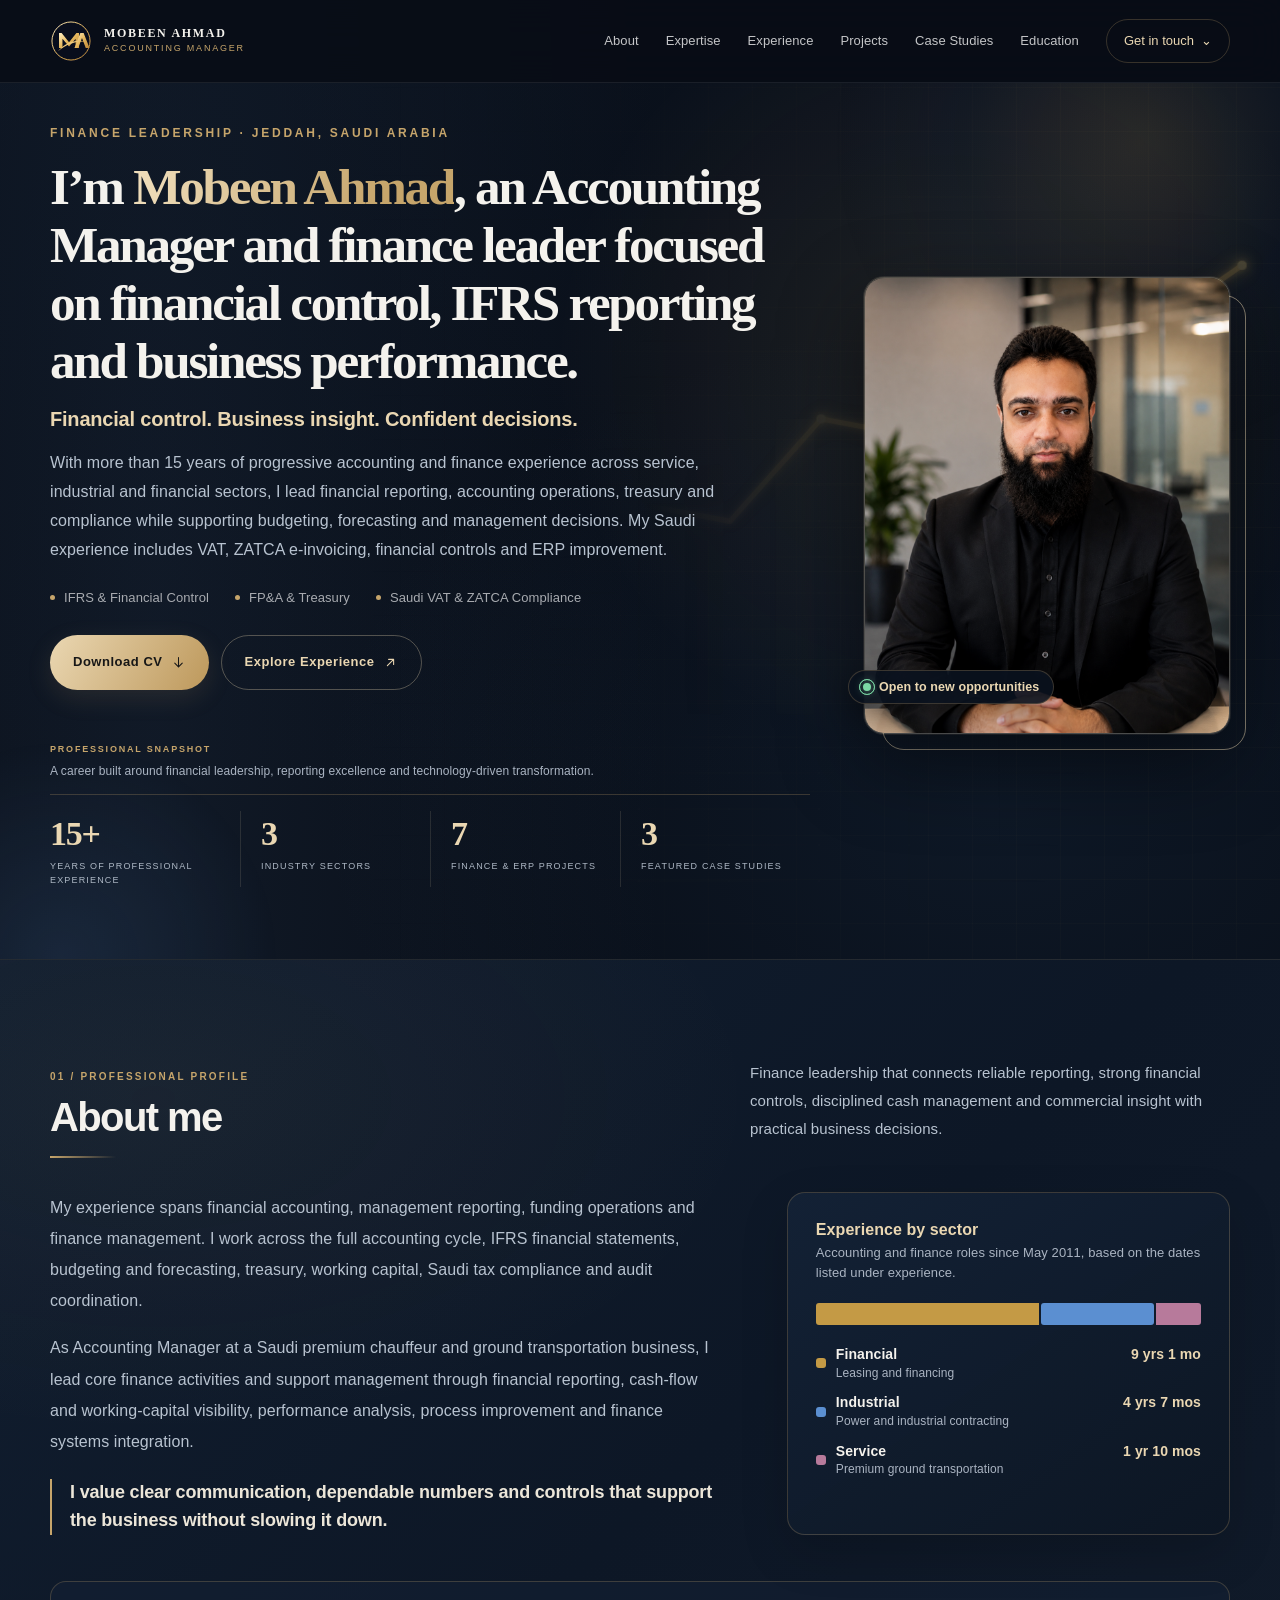
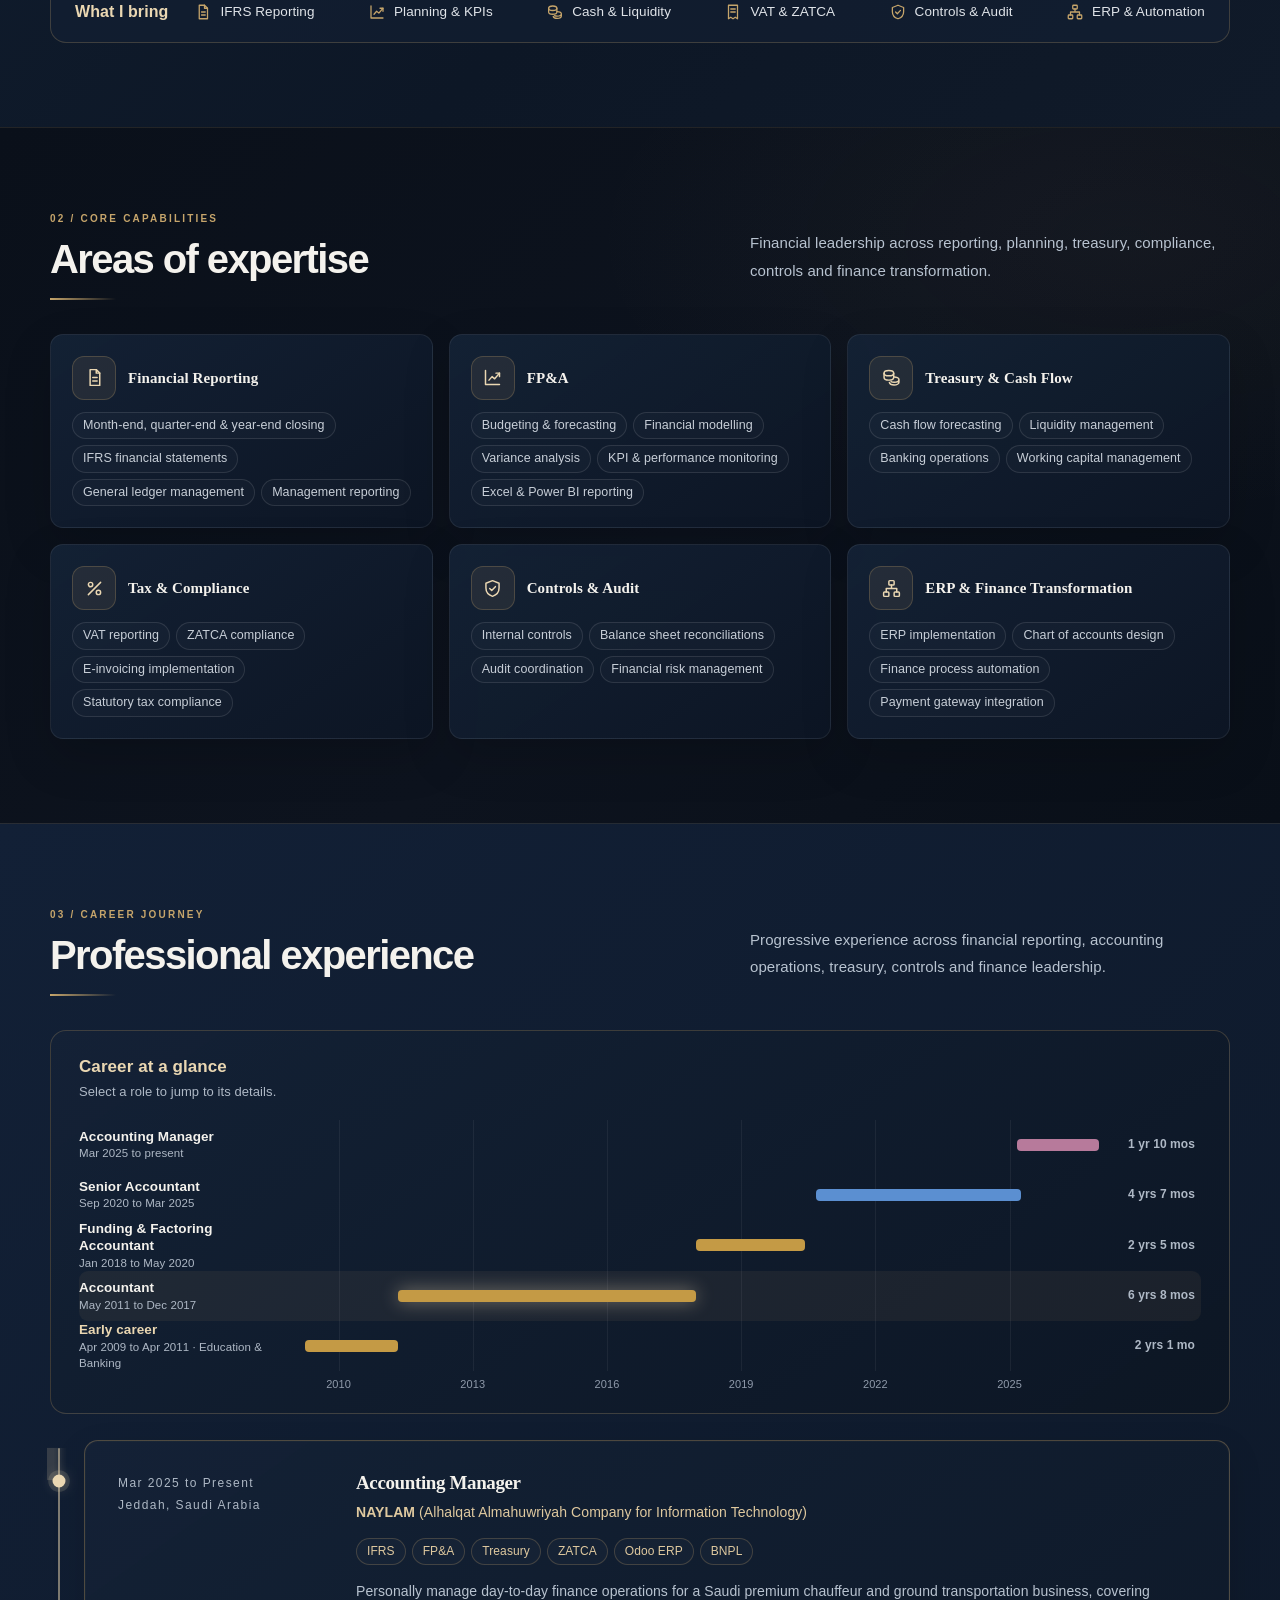
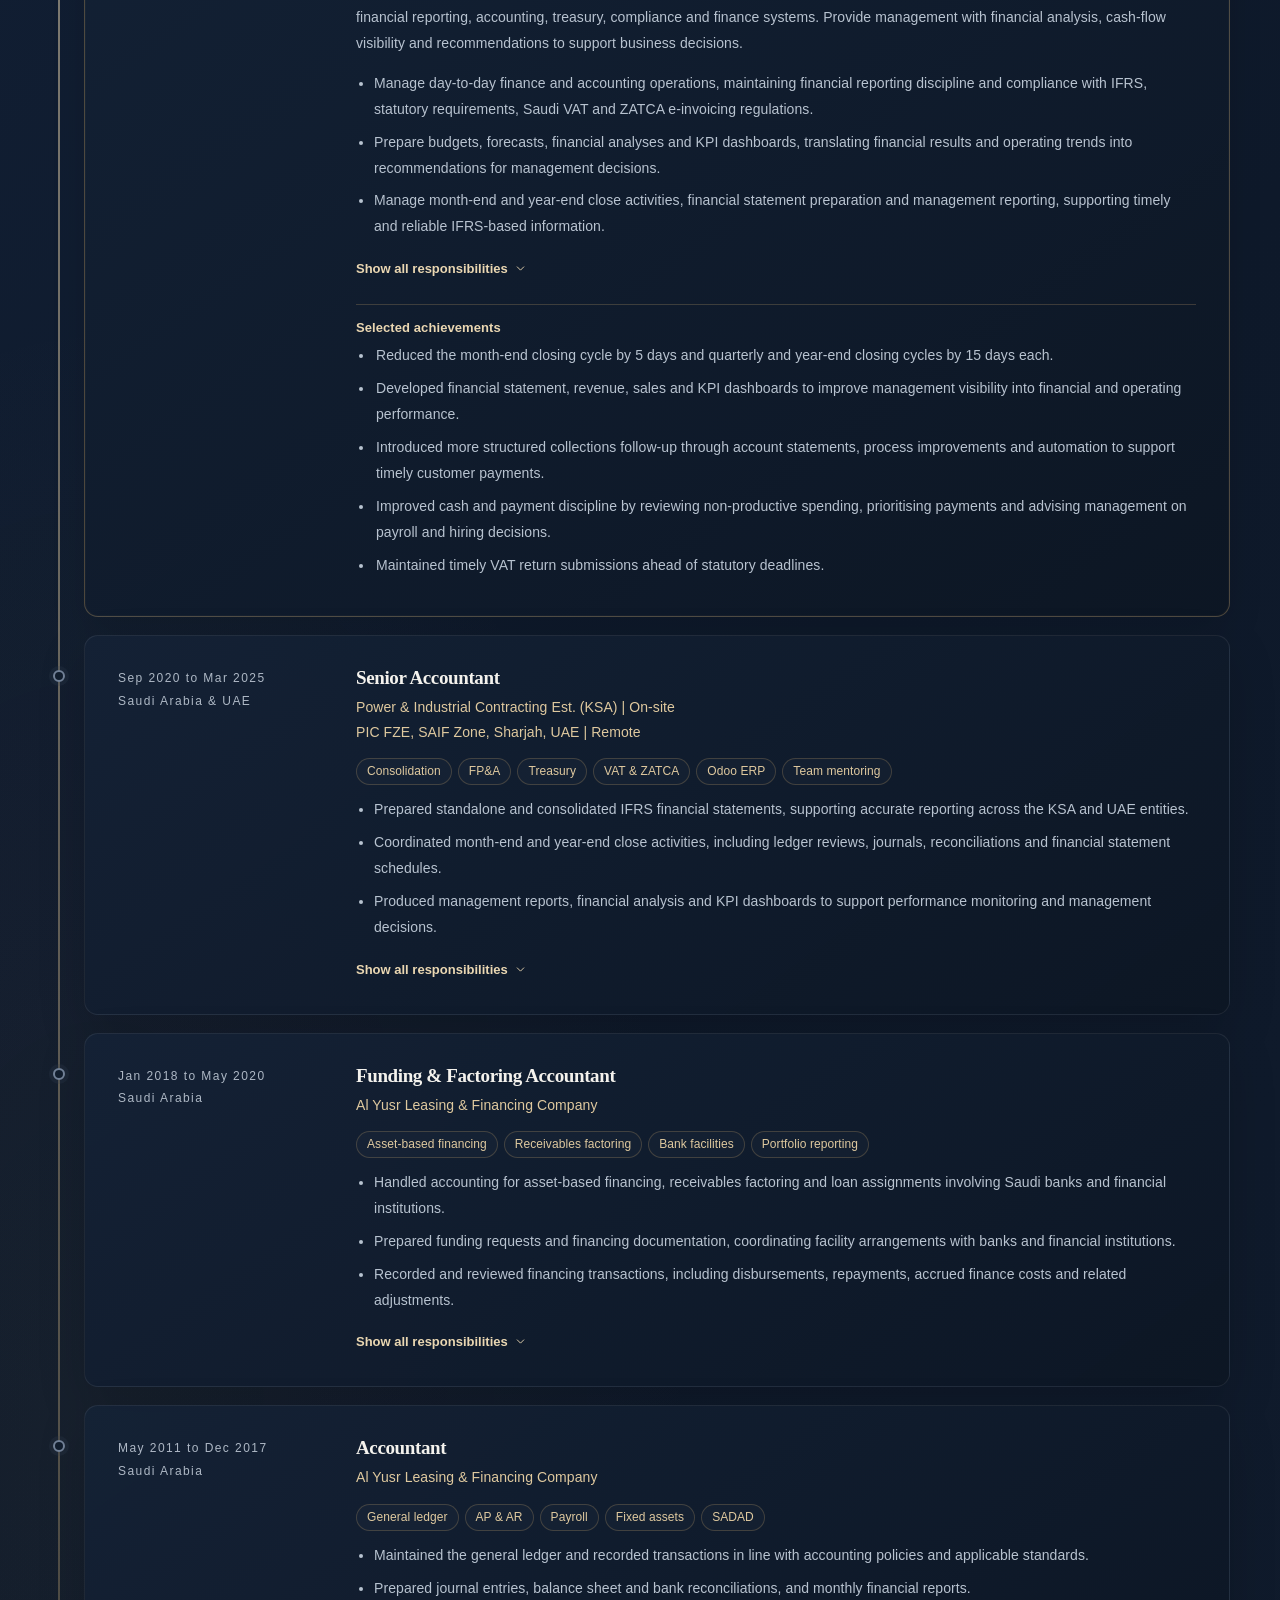
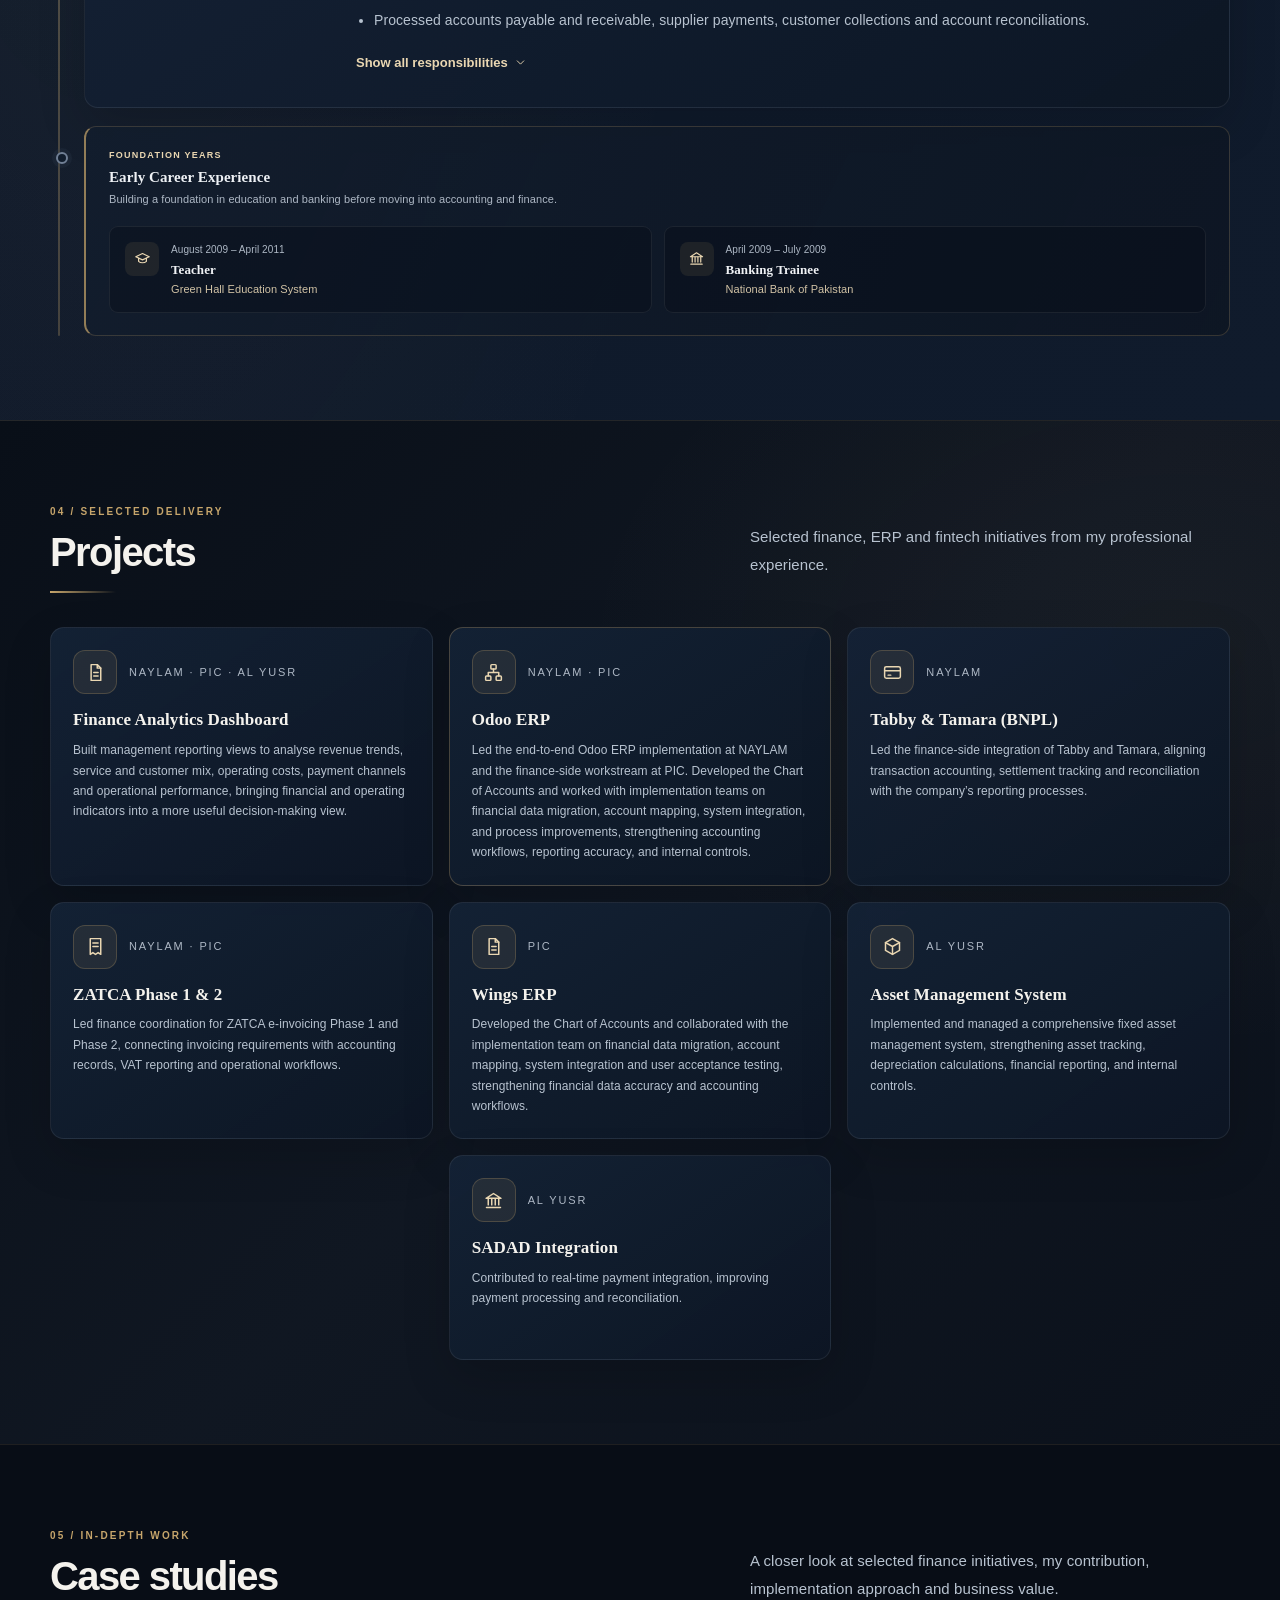
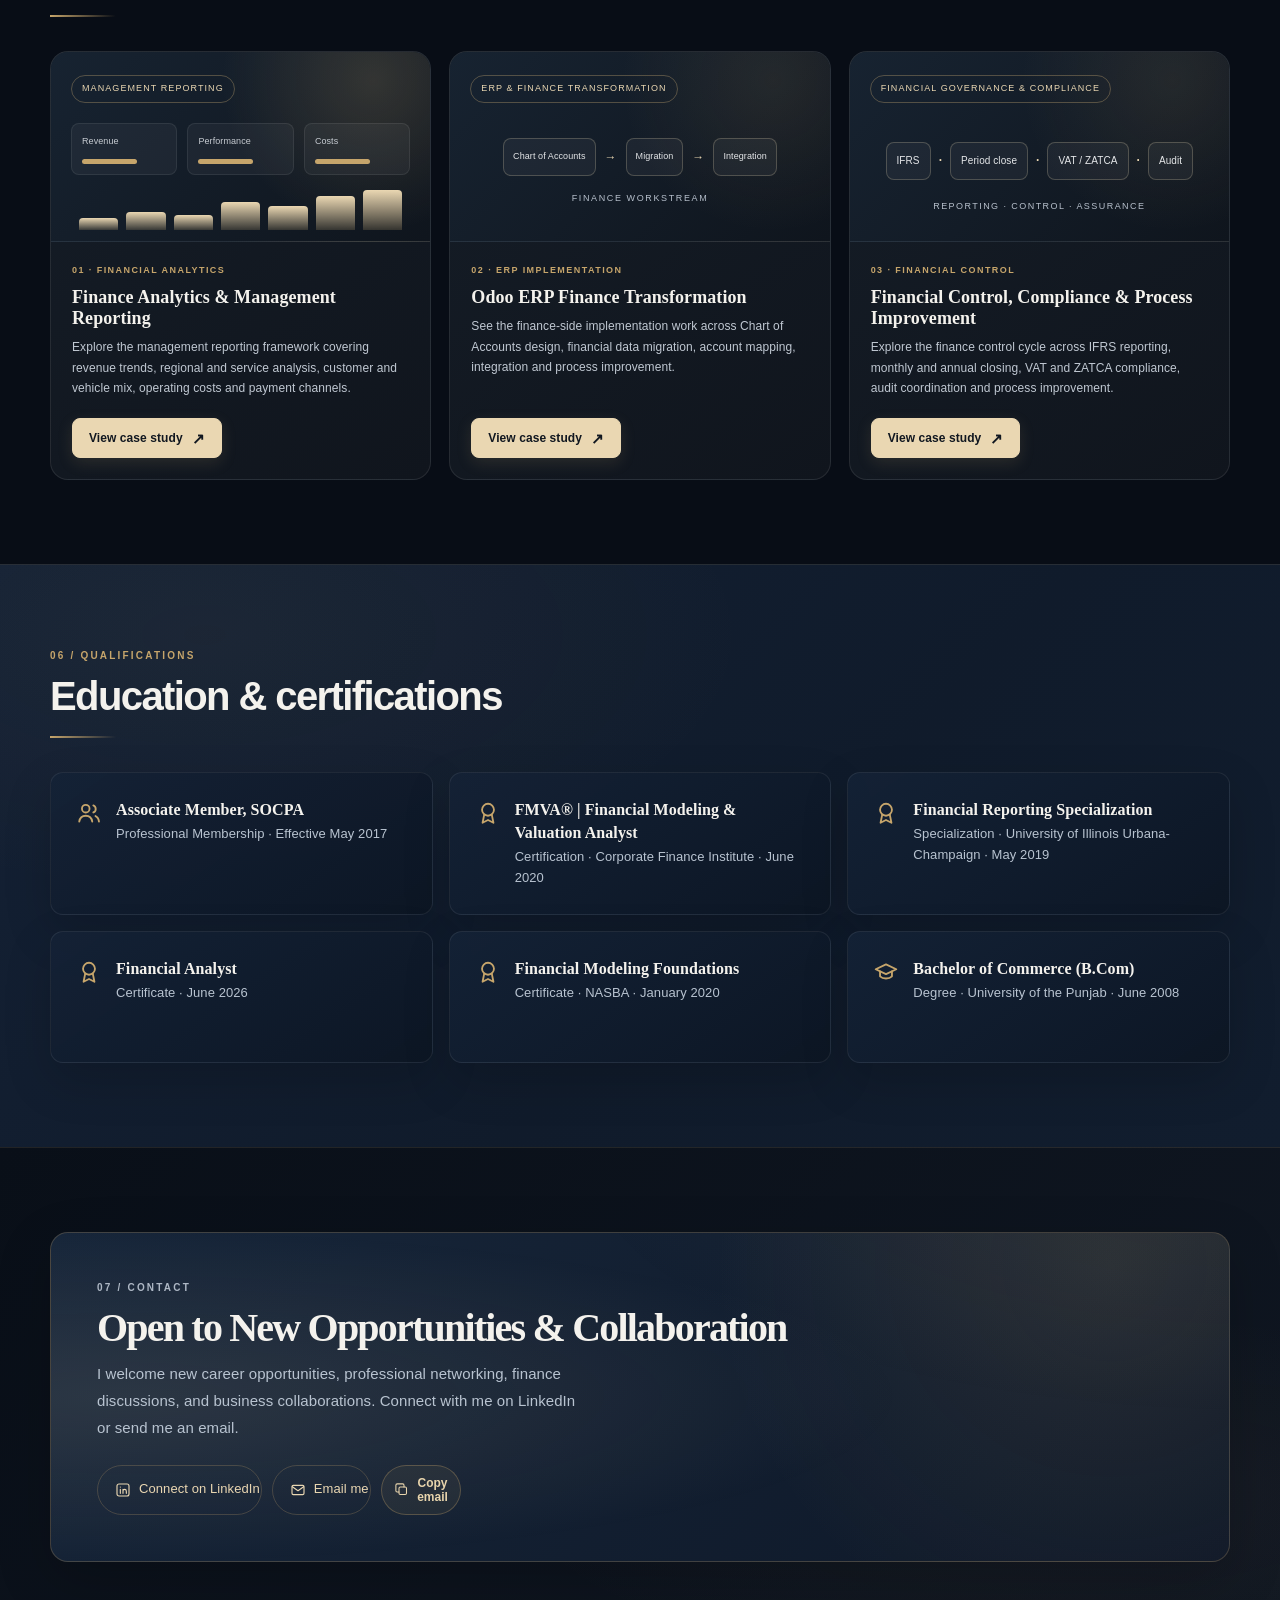
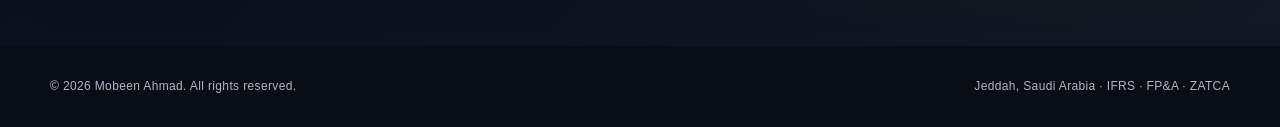
==== commit e6912092: "Remove responsibilities popup and refresh inline behavior" ====
--- a/index.html
+++ b/index.html
@@ -159,13 +159,6 @@
 <button class="scroll-top" id="scrollTop" type="button" aria-label="Scroll to top" title="Back to top"><svg class="ico" aria-hidden="true"><use href="#i-up"/></svg></button>
 <footer class="wrap footer"><span>© <span id="year"></span> Mobeen Ahmad. All rights reserved.</span><span>Jeddah, Saudi Arabia · IFRS · FP&amp;A · ZATCA</span></footer>
 
-<dialog class="responsibilities-modal" id="responsibilitiesModal" aria-labelledby="responsibilitiesModalTitle">
- <div class="responsibilities-modal-bar">
-  <div><span class="responsibilities-modal-kicker">PROFESSIONAL EXPERIENCE</span><h2 id="responsibilitiesModalTitle">Role responsibilities</h2></div>
-  <button class="responsibilities-modal-close" type="button" aria-label="Close responsibilities" title="Close">×</button>
- </div>
- <div class="responsibilities-modal-content"><ol class="responsibilities-modal-list"></ol></div>
-</dialog>
 <dialog class="case-study-modal" id="caseStudyModal" aria-labelledby="caseStudyModalTitle">
  <div class="case-study-modal-bar">
   <span id="caseStudyModalTitle">Case Study</span>
@@ -173,7 +166,7 @@
  </div>
  <iframe class="case-study-modal-frame" title="Case study details" loading="eager"></iframe>
 </dialog>
-<script src="assets/js/main.js?v=20261108-timeline-end" defer></script>
+<script src="assets/js/main.js?v=20261109-inline-responsibilities" defer></script>
 
 </body></html>
 
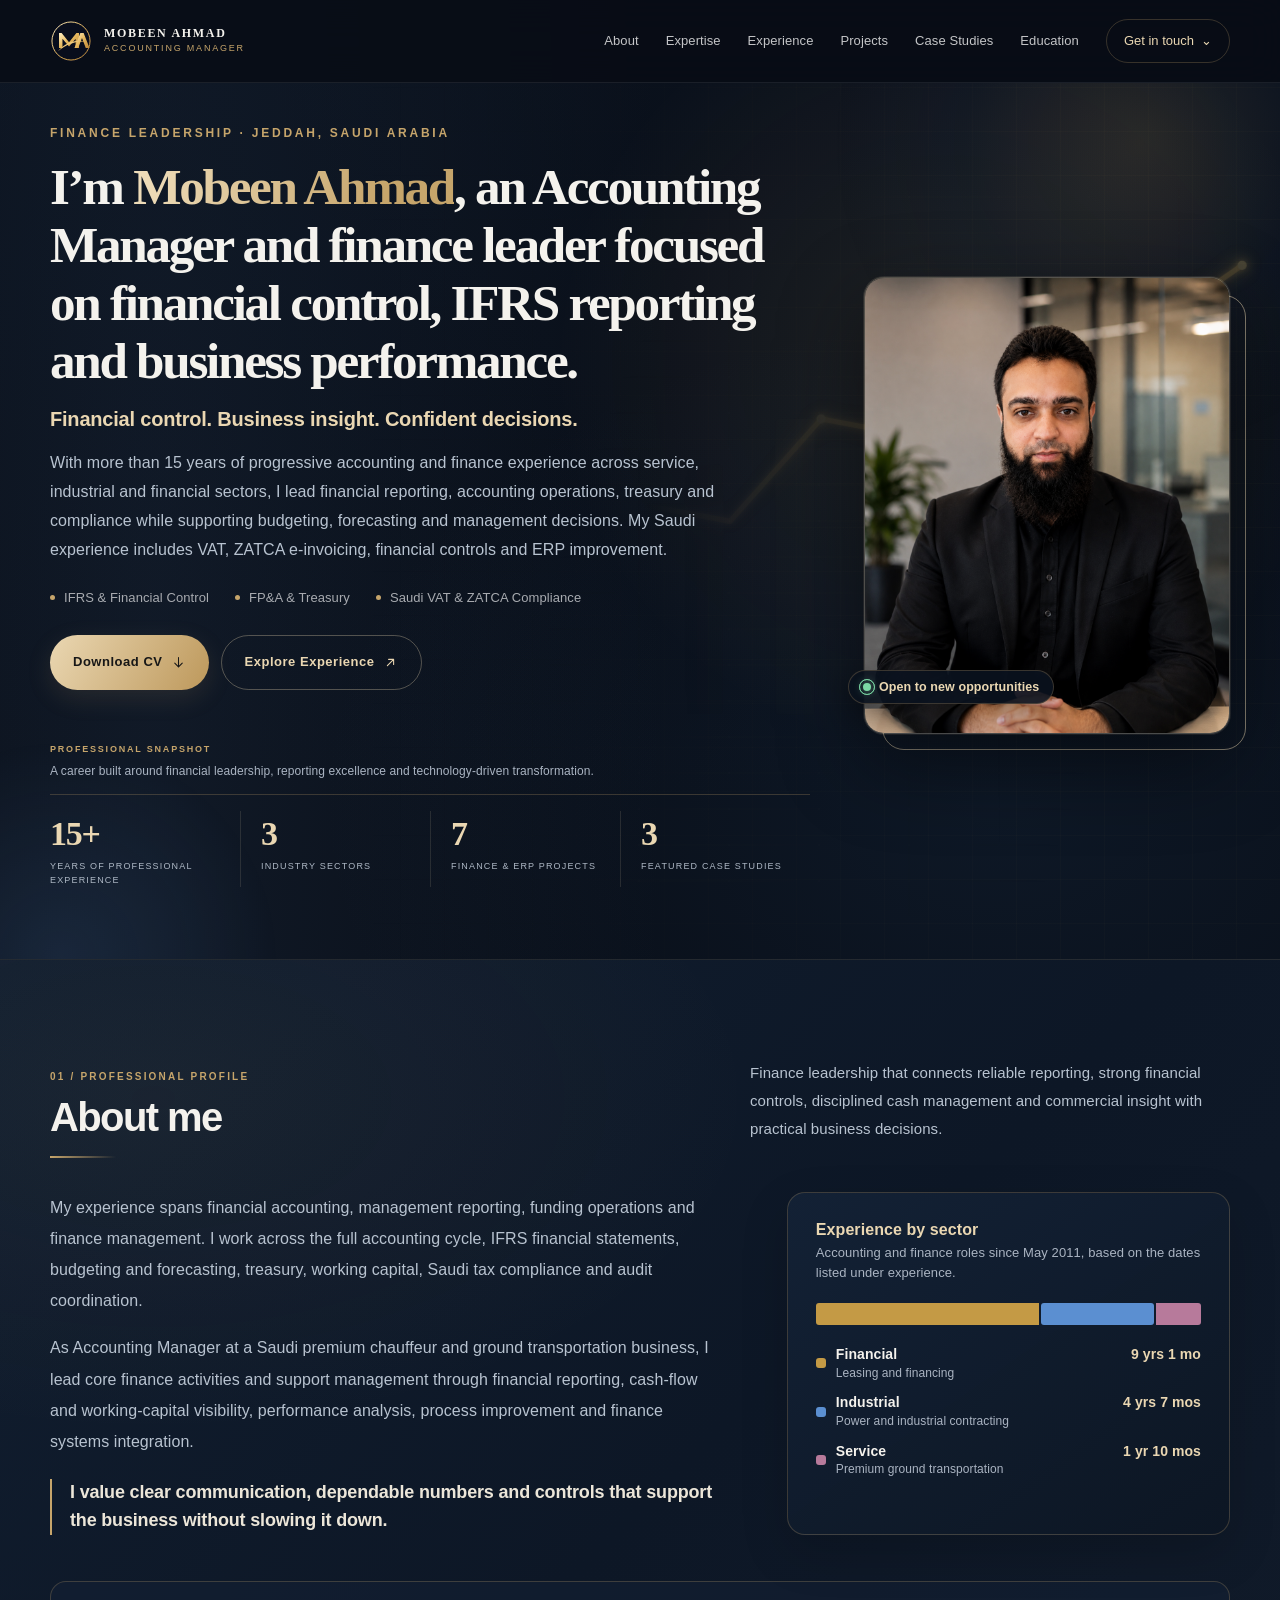
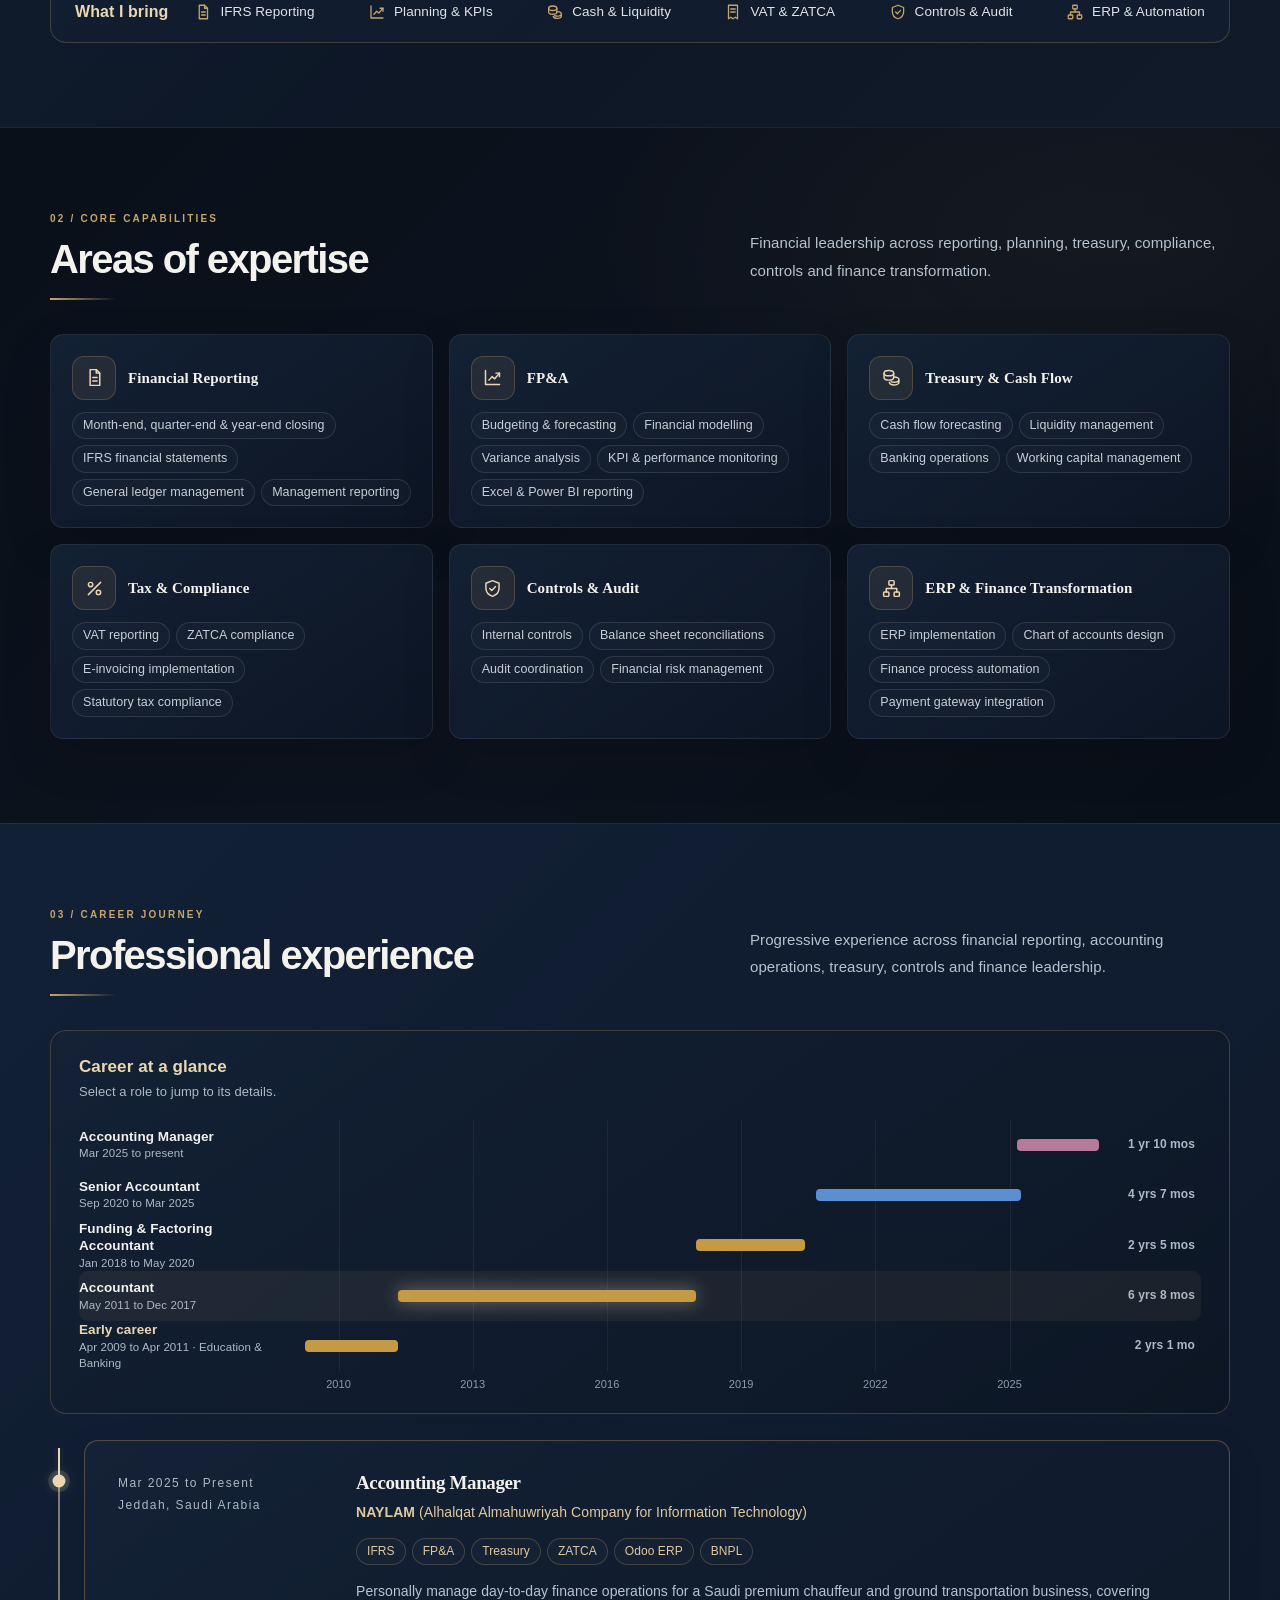
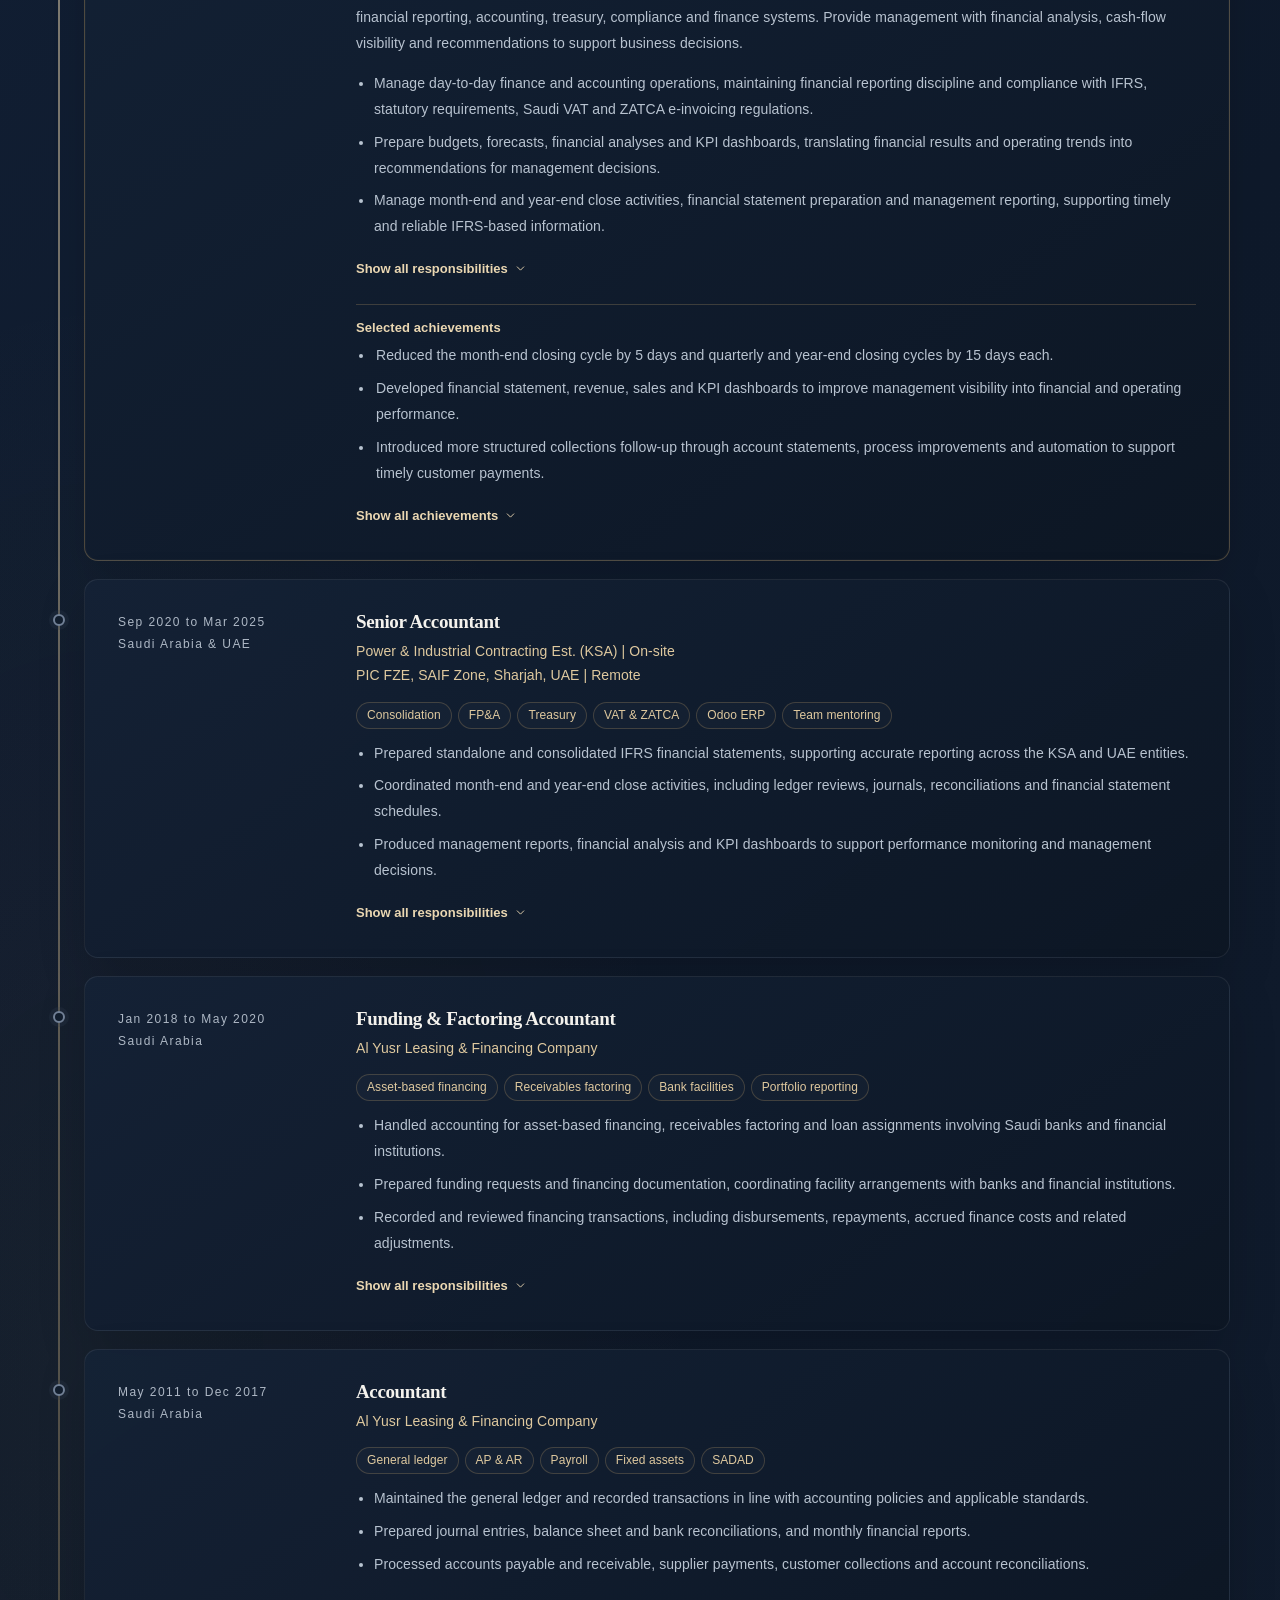
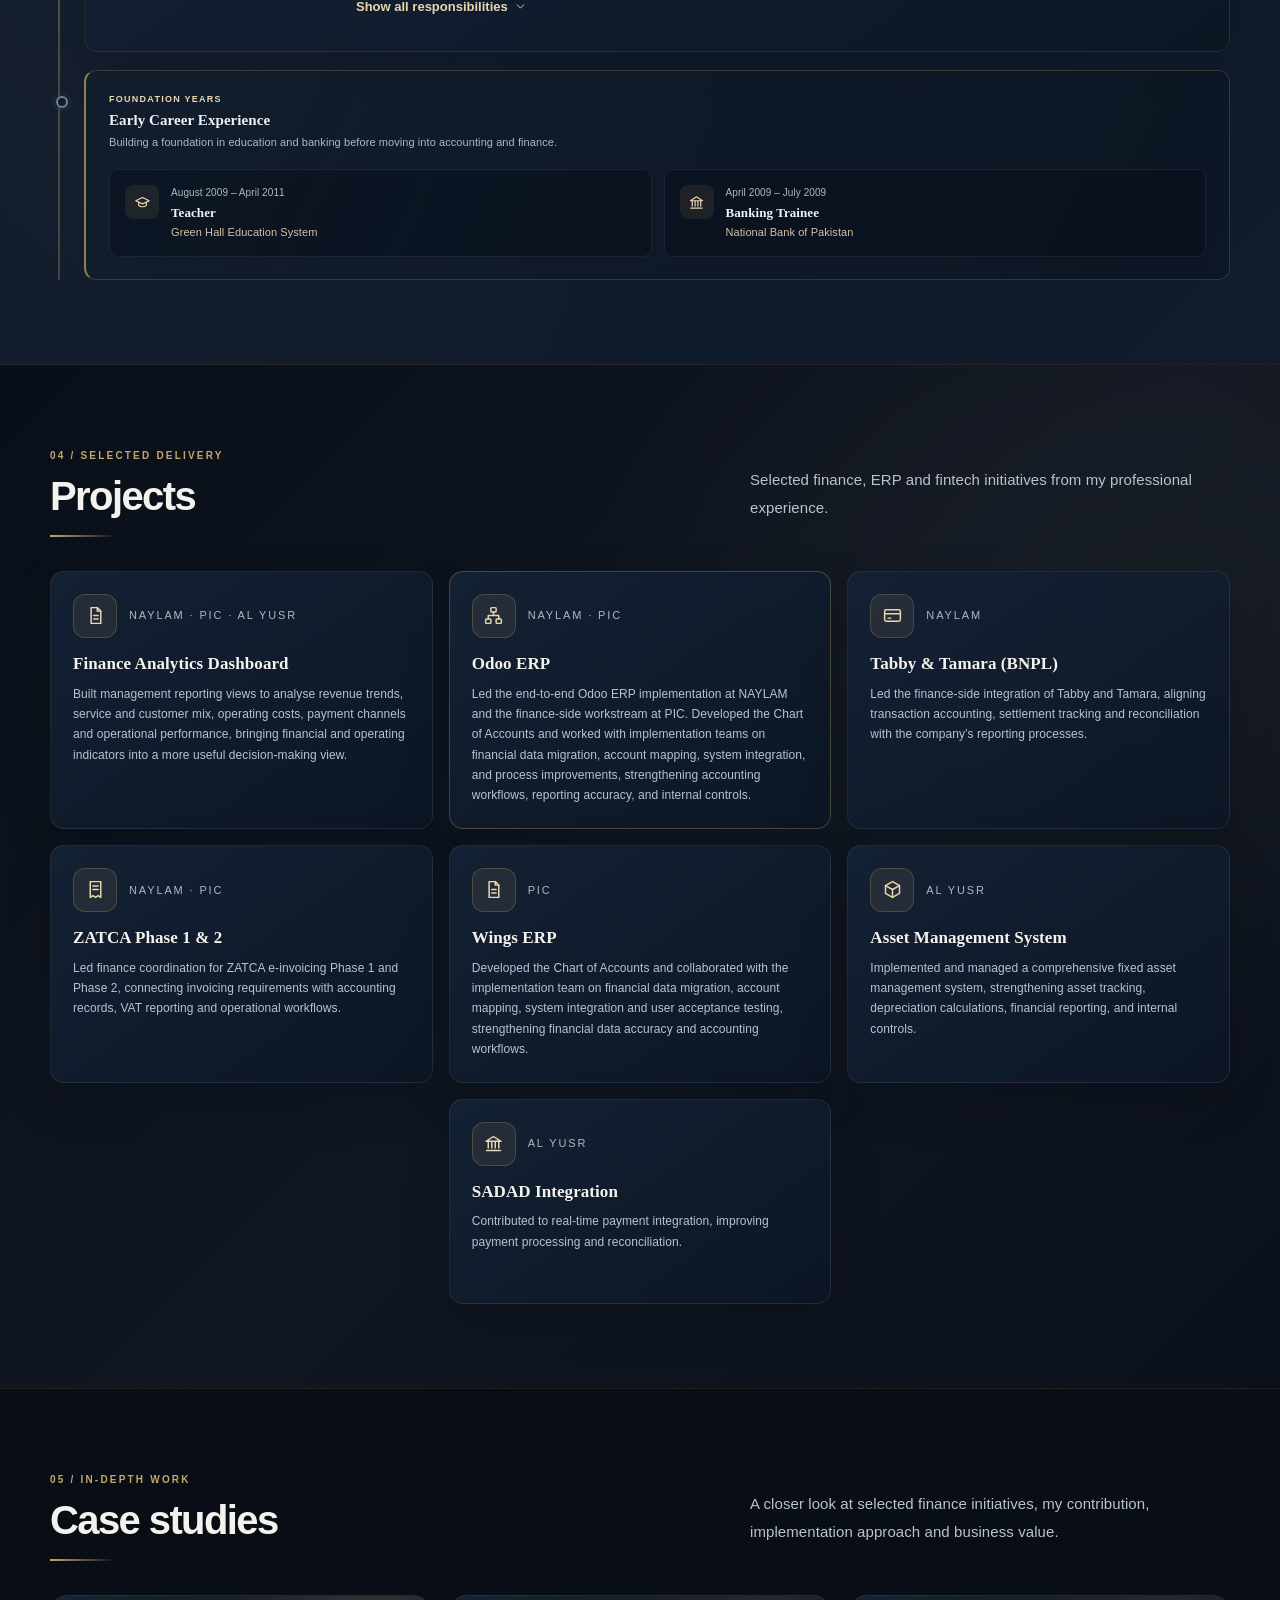
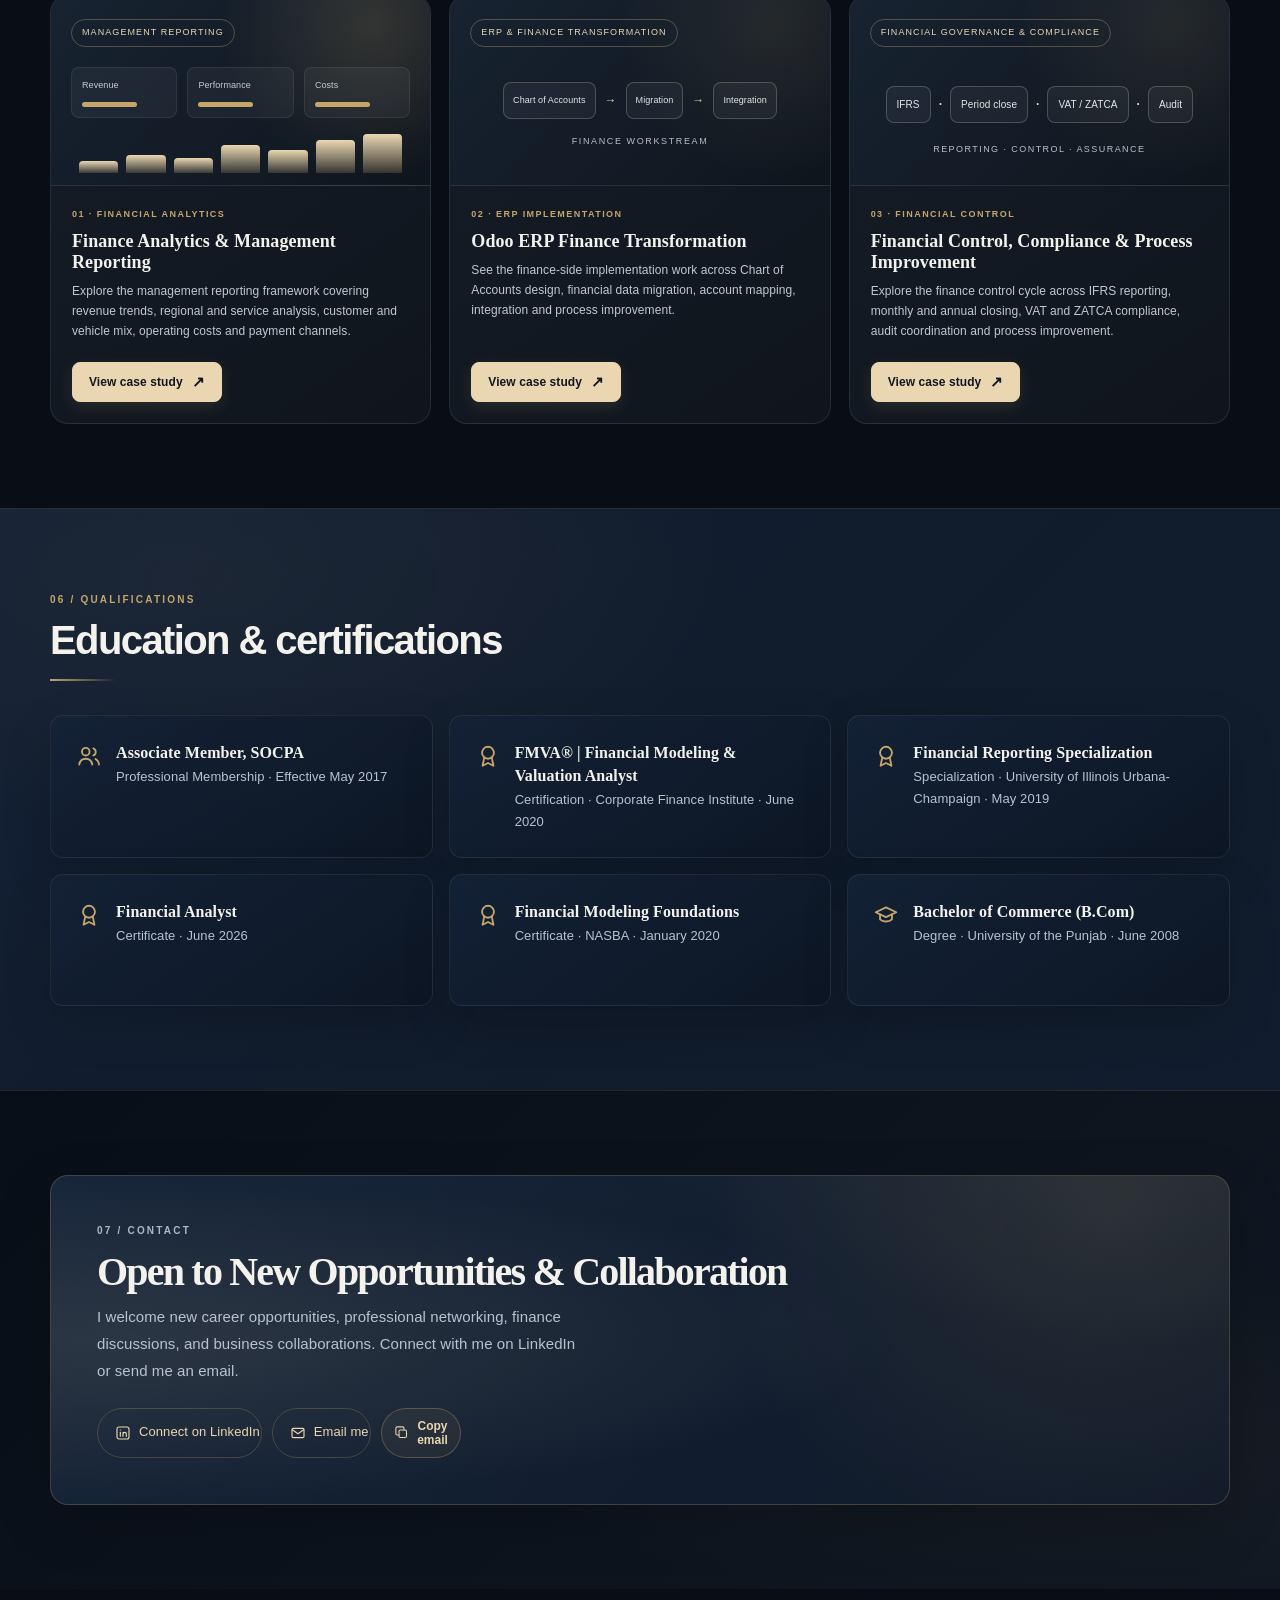
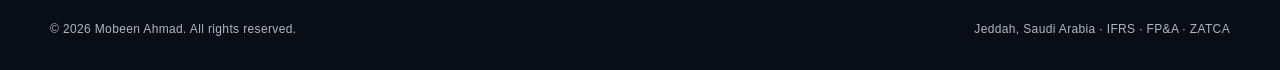
==== commit 98caee65: "Refresh inline achievements expansion script" ====
--- a/index.html
+++ b/index.html
@@ -166,7 +166,7 @@
  </div>
  <iframe class="case-study-modal-frame" title="Case study details" loading="eager"></iframe>
 </dialog>
-<script src="assets/js/main.js?v=20261109-inline-responsibilities" defer></script>
+<script src="assets/js/main.js?v=20261109-inline-achievements" defer></script>
 
 </body></html>
 
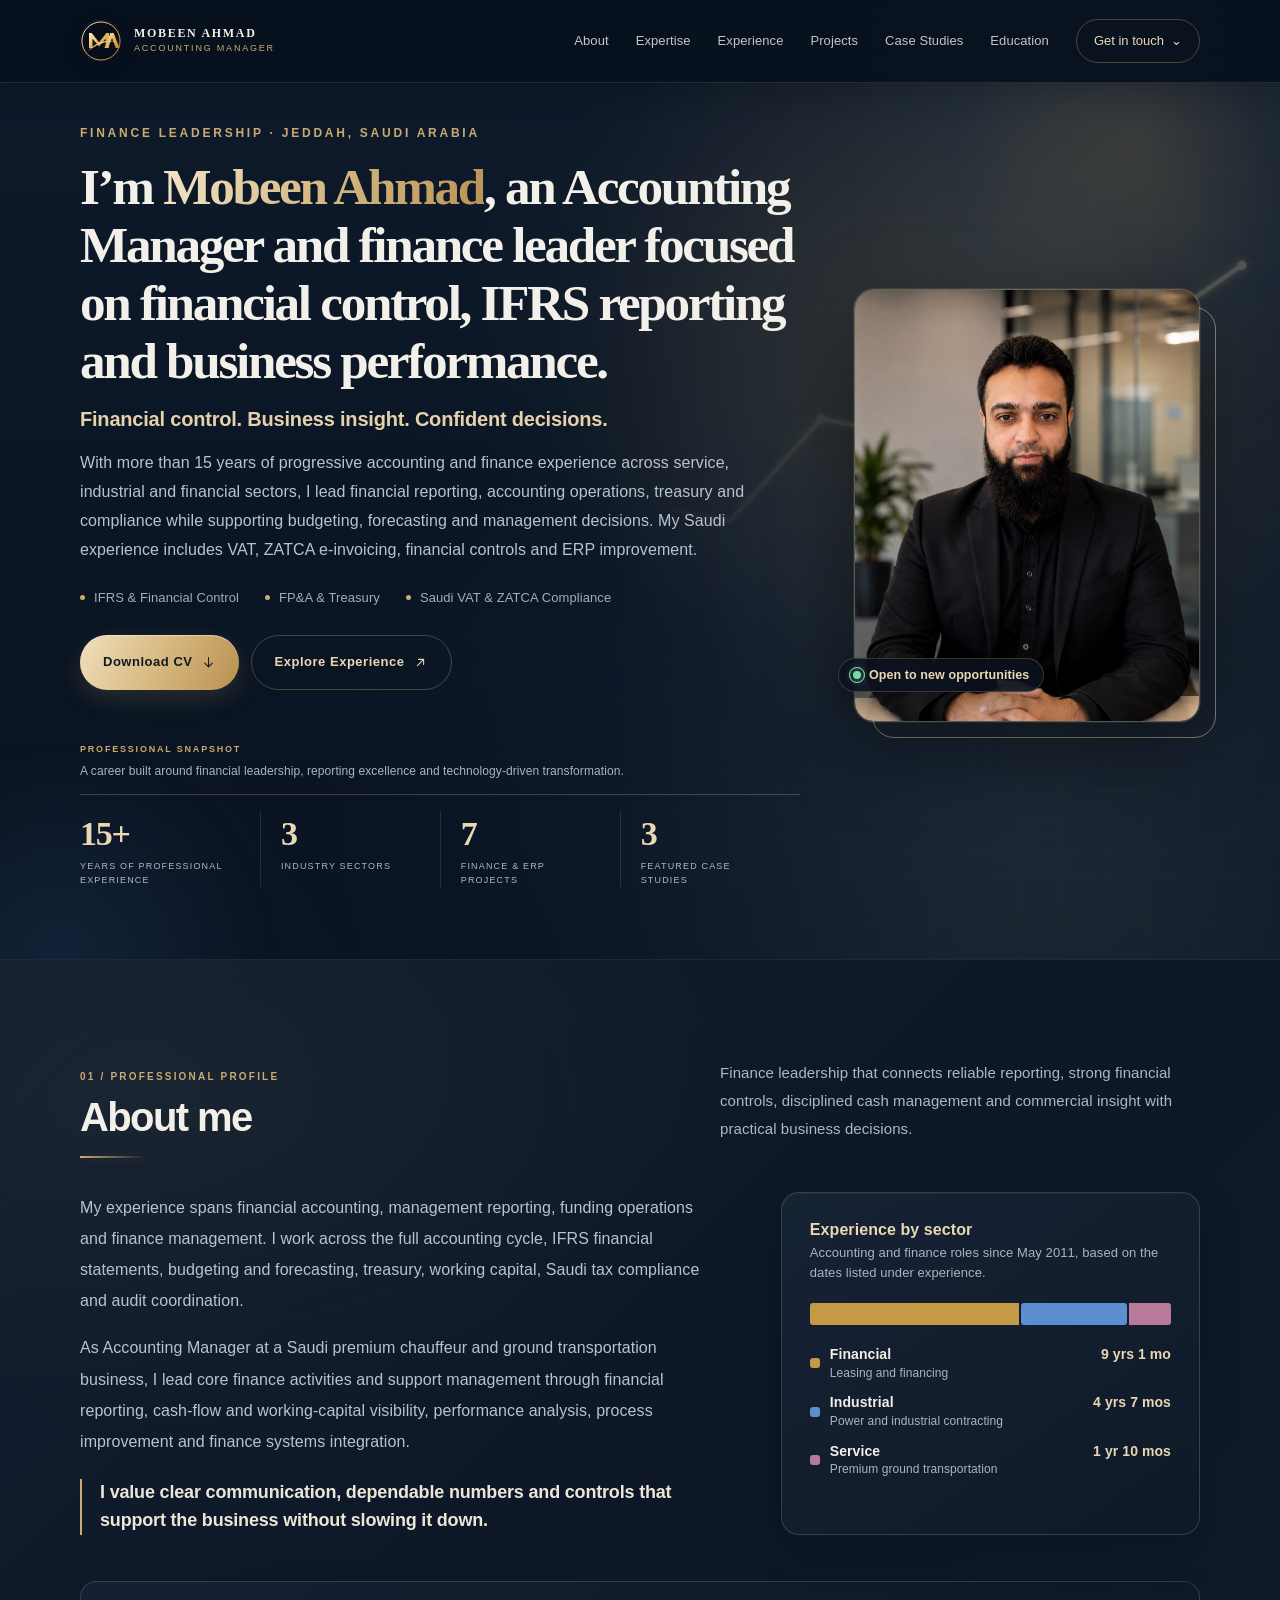
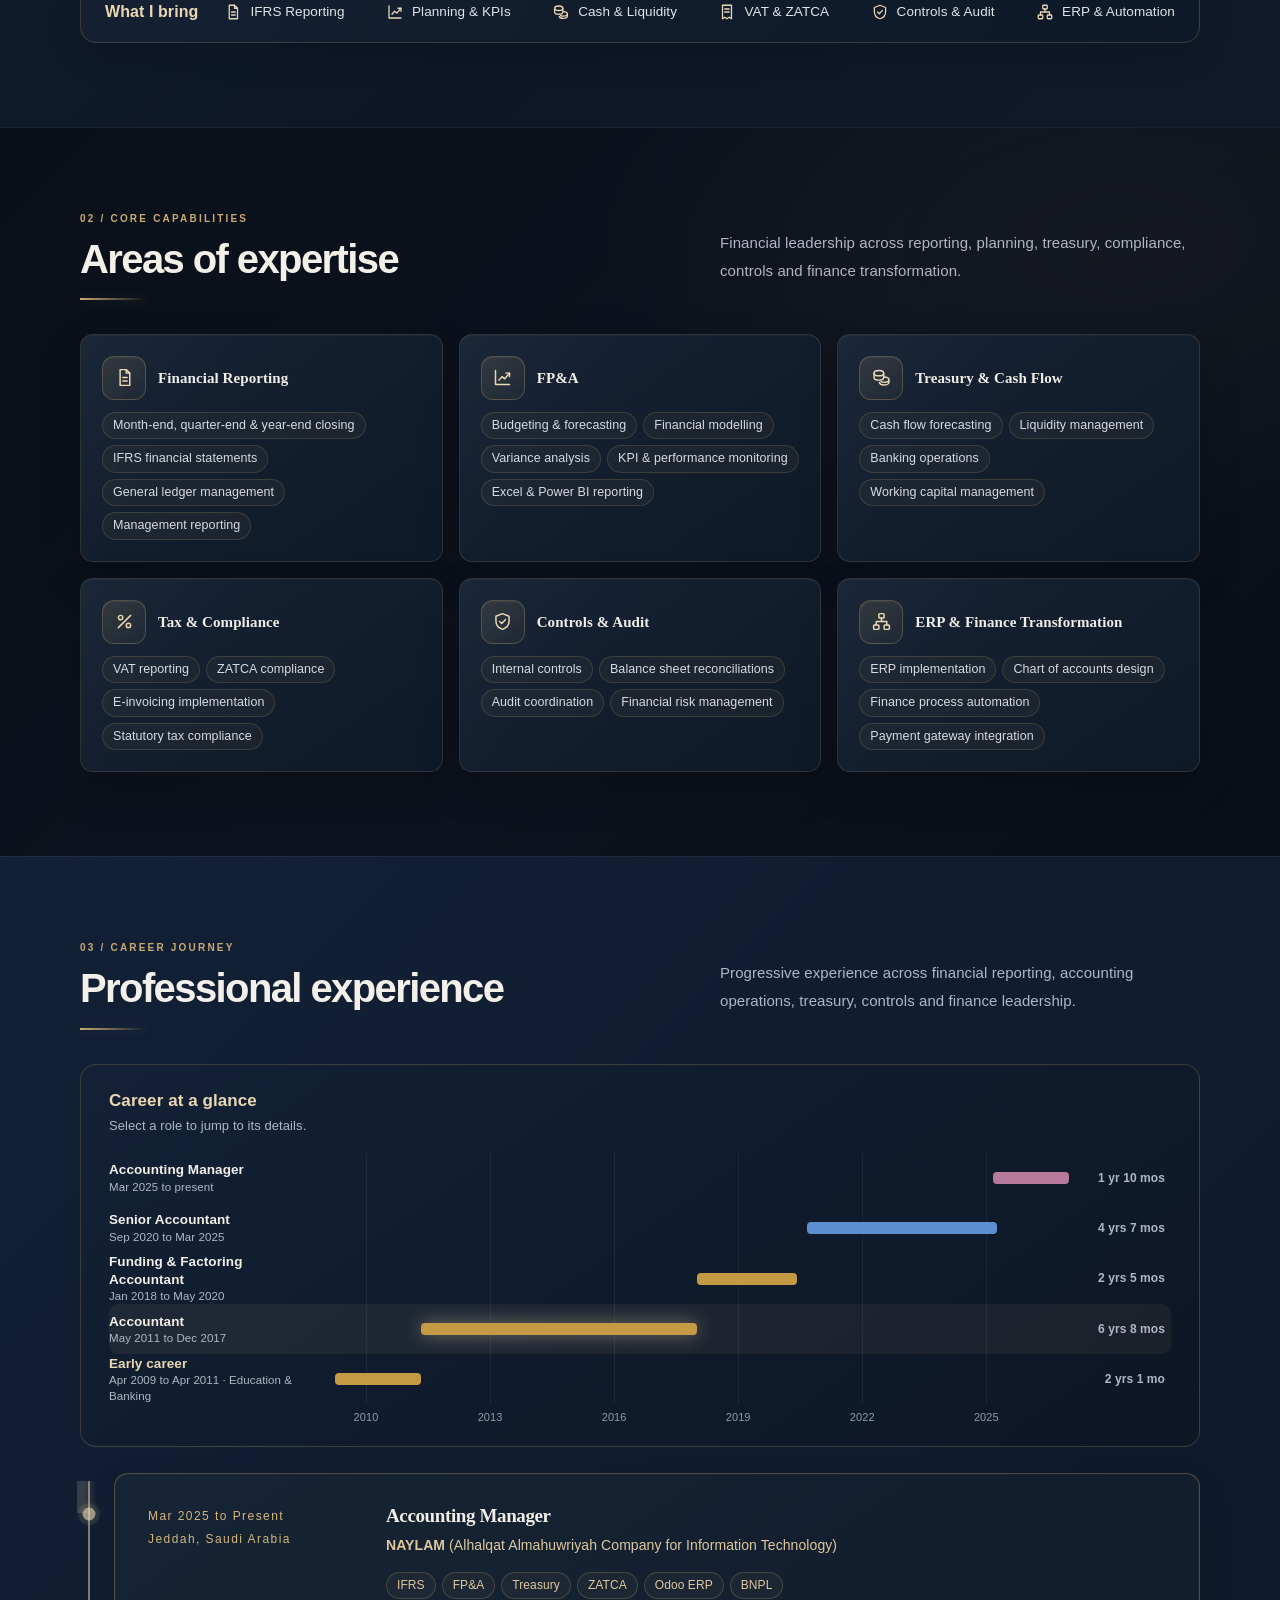
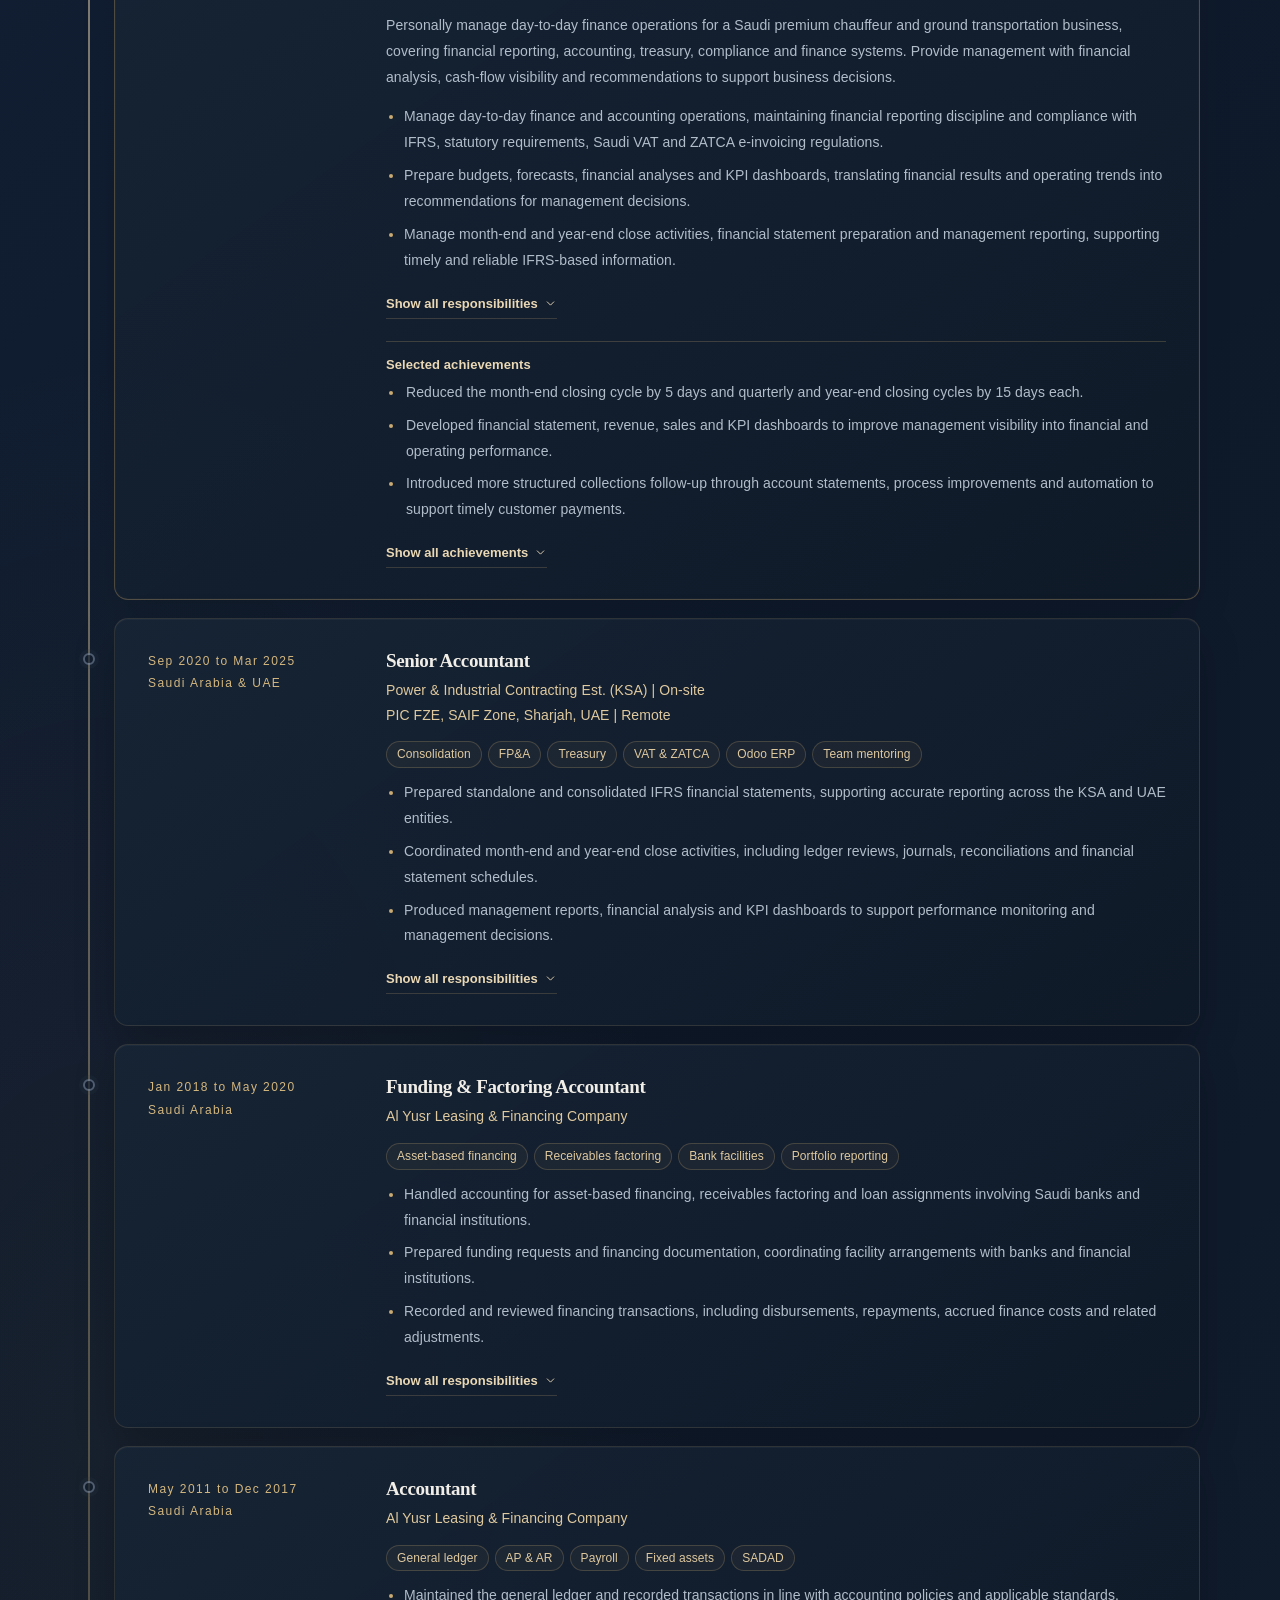
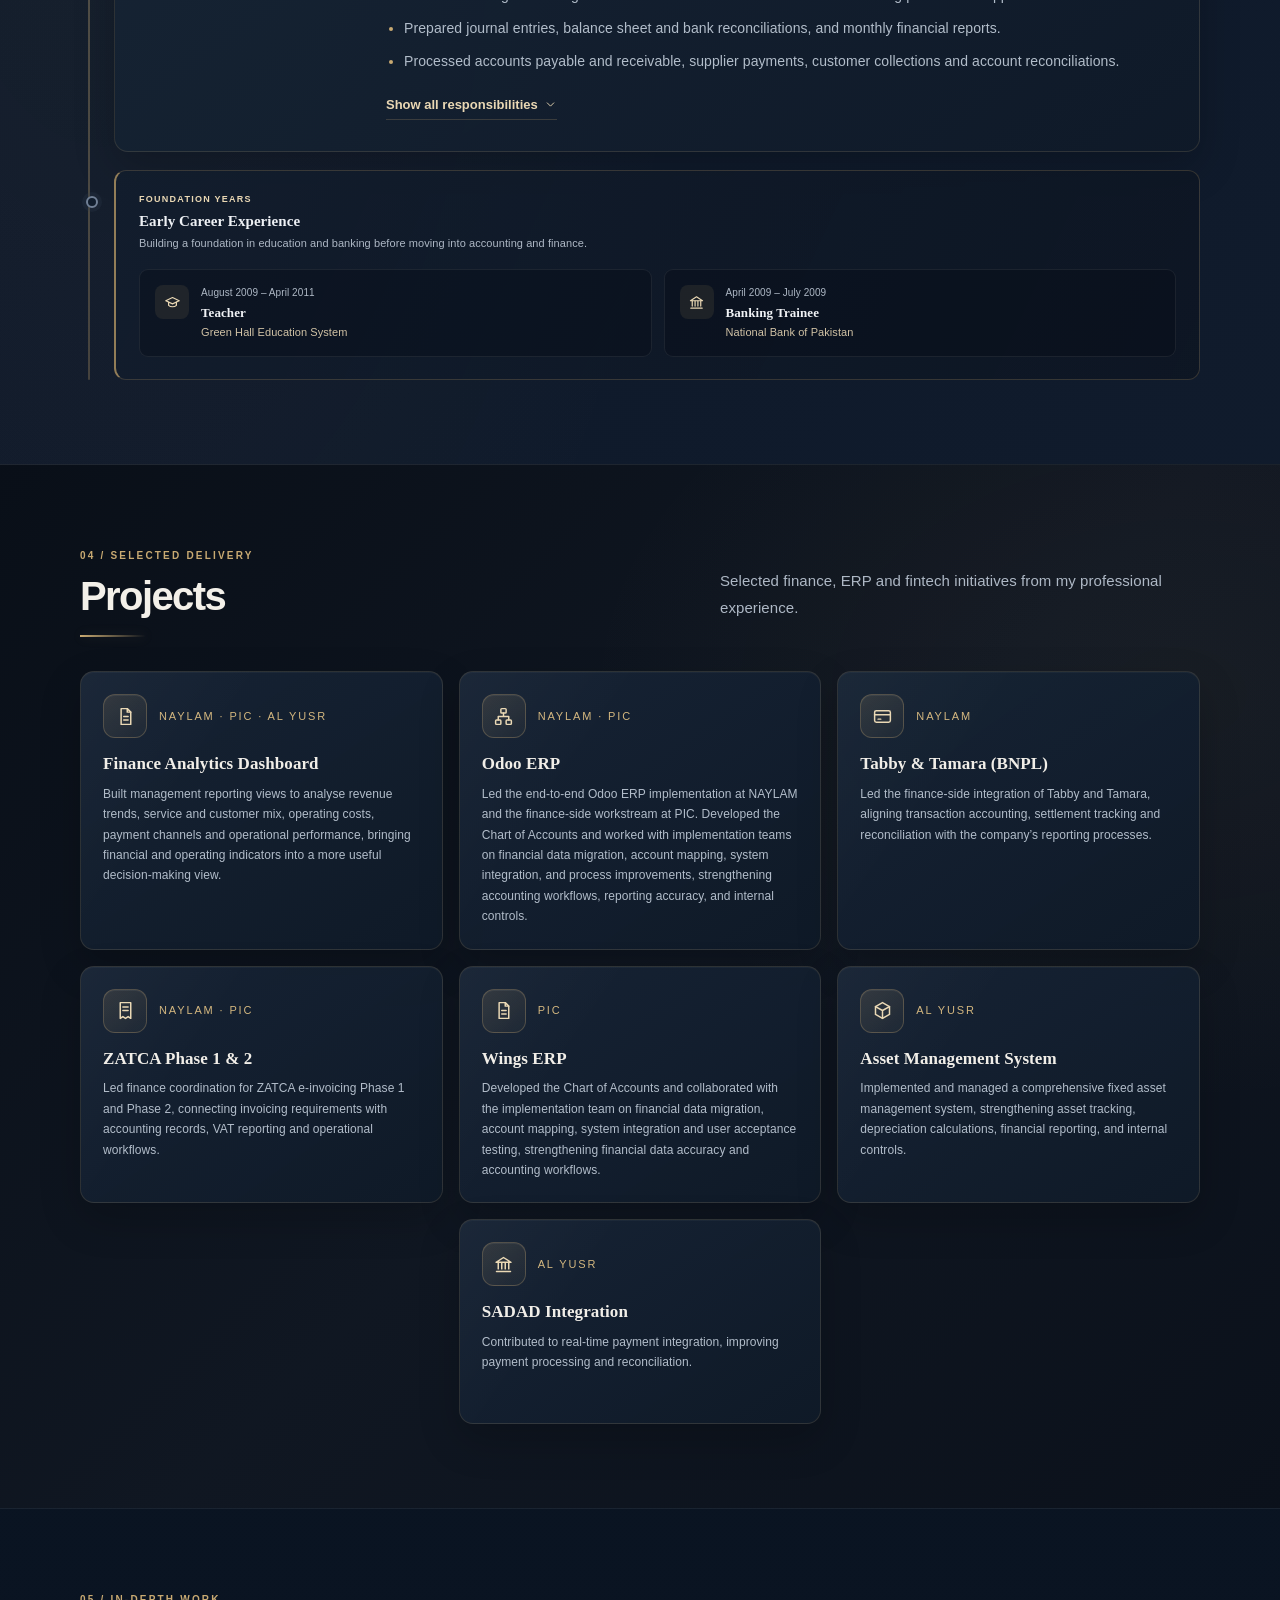
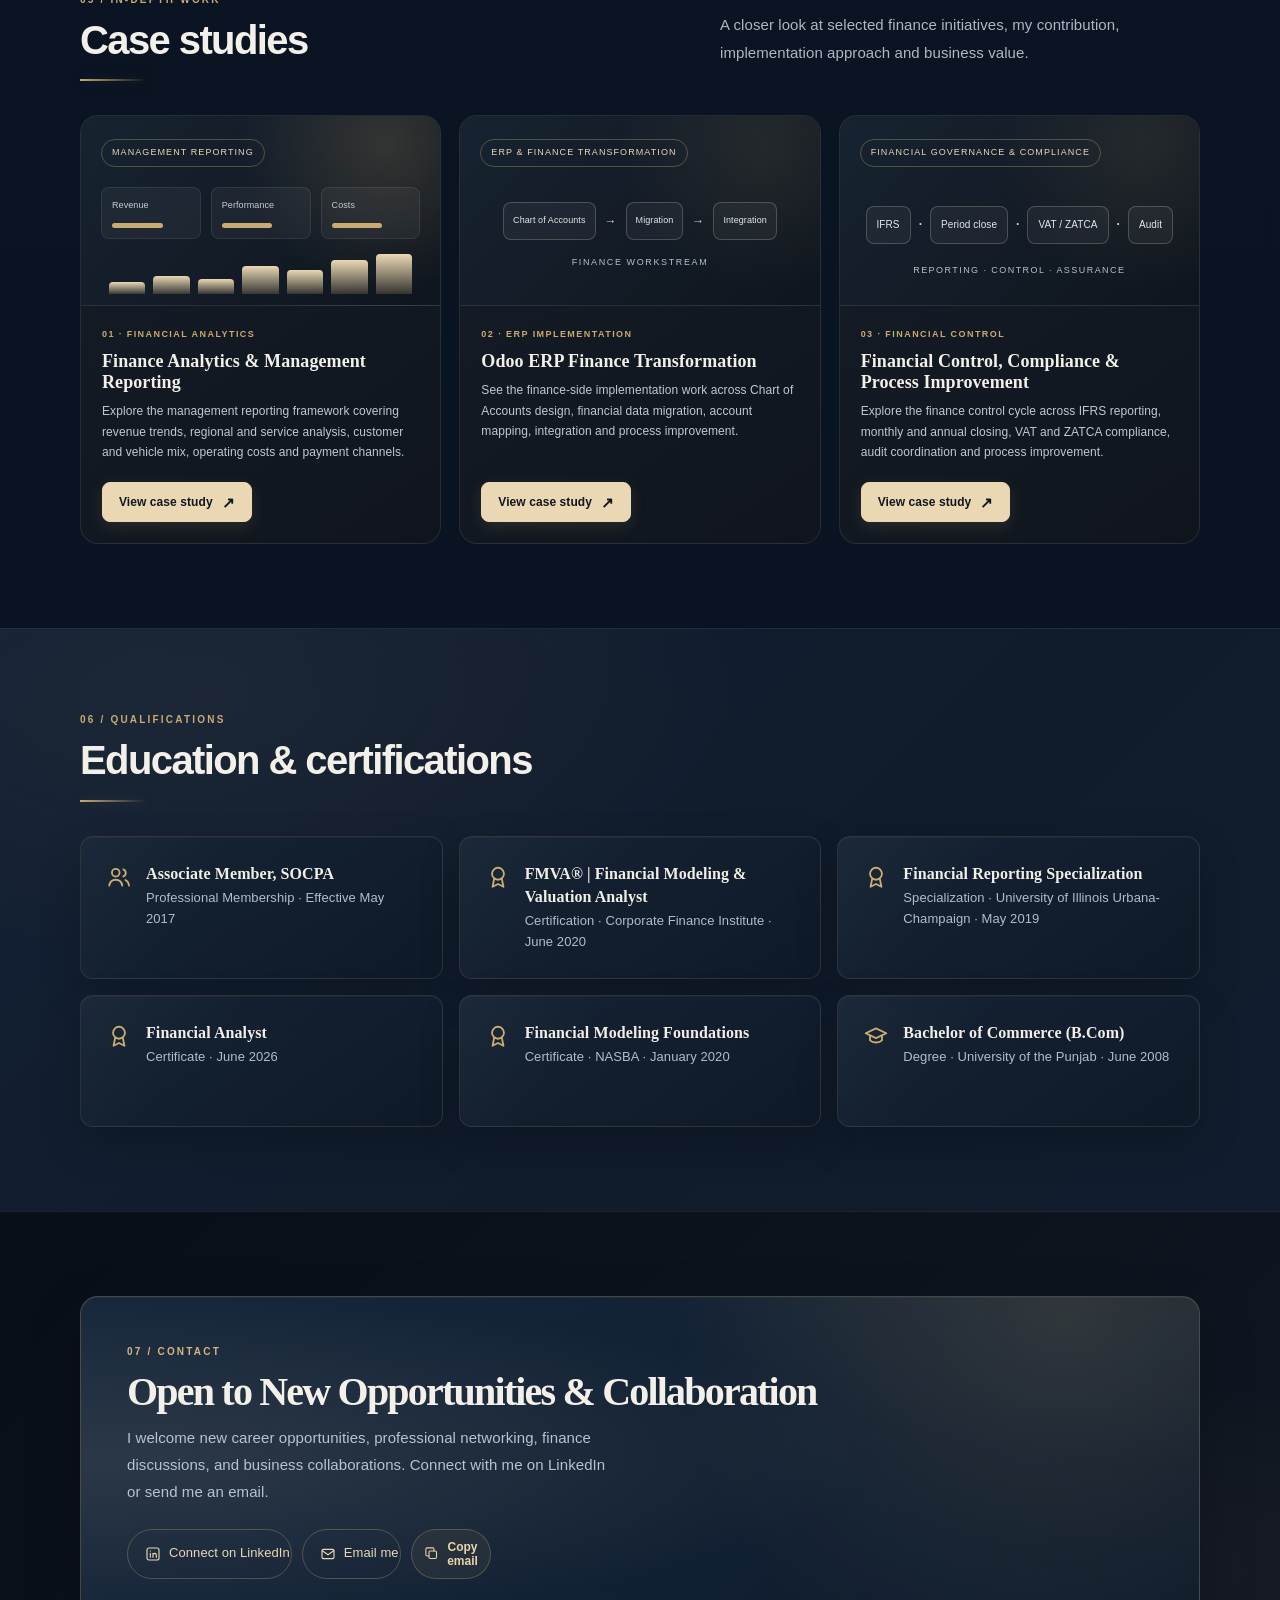
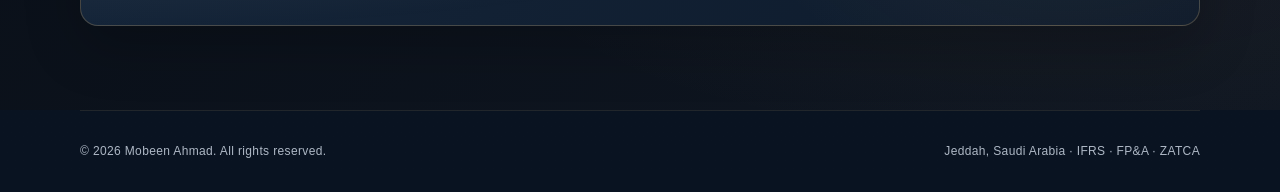
==== commit c9ca699e: "Refresh premium finance visual styles" ====
--- a/index.html
+++ b/index.html
@@ -37,7 +37,7 @@
 <script type="application/ld+json">{"@context":"https://schema.org","@type":"Person","name":"Mobeen Ahmad","jobTitle":"Accounting Manager","url":"https://mobeenahmadmak.github.io/","image":"https://mobeenahmadmak.github.io/mobeen-ahmad.jpg.png","email":"mailto:mobeenahmadmak@gmail.com","sameAs":["https://www.linkedin.com/in/mobeenahmadmak/"],"address":{"@type":"PostalAddress","addressLocality":"Jeddah","addressCountry":"SA"}}</script>
 
 
-  <link rel="stylesheet" href="assets/css/styles.css?v=20261109-gold-hero-trend">
+  <link rel="stylesheet" href="assets/css/styles.css?v=20261109-premium-finance">
 </head>
 <body>
 <div class="ma-loader" id="maLoader" aria-label="Loading portfolio"><img class="loader-mark" src="ma-logo.svg" alt="MA logo" width="74" height="74"><span class="loader-line"></span><small>FINANCE · LEADERSHIP · INSIGHT</small></div>
--- a/assets/css/styles.css
+++ b/assets/css/styles.css
@@ -1962,3 +1962,165 @@
 .hero-chart .trend{stroke:#f3bd55;stroke-opacity:1;stroke-width:4.5;filter:drop-shadow(0 0 3px rgba(243,189,85,.95)) drop-shadow(0 0 9px rgba(243,189,85,.62))}
 .hero-chart circle{fill:#ffd77a;fill-opacity:1;filter:drop-shadow(0 0 4px rgba(255,205,92,.95)) drop-shadow(0 0 10px rgba(243,189,85,.72))}
 @media(max-width:760px){.hero-chart{opacity:.42}.hero-chart .trend{stroke-width:4}}
+
+
+/* =========================================================
+   Premium Finance Executive visual refinement
+   Midnight navy · matte graphite · champagne gold
+   ========================================================= */
+:root{
+ --bg:#091321;
+ --panel:#121d2b;
+ --panel2:#172435;
+ --gold:#c9aa72;
+ --gold2:#ead8b4;
+ --text:#f3f0e9;
+ --muted:#aab4c1;
+ --line:rgba(201,170,114,.24);
+ --max:1120px;
+}
+html{background:var(--bg)}
+body{
+ background:
+  radial-gradient(ellipse at 82% 2%,rgba(201,170,114,.095),transparent 30%),
+  radial-gradient(ellipse at 8% 38%,rgba(55,91,132,.13),transparent 34%),
+  linear-gradient(180deg,#091321 0%,#0b1523 48%,#091321 100%);
+ color:var(--text);
+}
+.topbar{
+ background:rgba(8,18,31,.86);
+ border-bottom:1px solid rgba(234,216,180,.12);
+ box-shadow:0 8px 30px rgba(0,0,0,.18);
+}
+.topbar.scrolled{background:rgba(8,18,31,.96)}
+.monogram{
+ border-color:rgba(234,216,180,.58);
+ background:linear-gradient(145deg,rgba(234,216,180,.12),rgba(201,170,114,.025));
+ box-shadow:inset 0 1px 0 rgba(255,255,255,.08),0 5px 18px rgba(0,0,0,.2);
+}
+.hero{
+ background:
+  radial-gradient(ellipse at 76% 28%,rgba(201,170,114,.085),transparent 38%),
+  linear-gradient(180deg,rgba(18,34,53,.45),rgba(9,19,33,0) 82%);
+}
+.hero:before{
+ background:radial-gradient(circle,rgba(201,170,114,.13),rgba(55,91,132,.065) 38%,transparent 70%);
+}
+.hero-grid{
+ background-image:
+  linear-gradient(rgba(201,170,114,.055) 1px,transparent 1px),
+  linear-gradient(90deg,rgba(201,170,114,.055) 1px,transparent 1px);
+}
+.hero-chart .bar{fill:#c9aa72;fill-opacity:.13}
+.hero-chart .trend{
+ stroke:#ead8b4;
+ stroke-opacity:.98;
+ stroke-width:4;
+ filter:drop-shadow(0 0 3px rgba(234,216,180,.72)) drop-shadow(0 0 10px rgba(201,170,114,.34));
+}
+.hero-chart circle{
+ fill:#f0dfbd;
+ fill-opacity:1;
+ filter:drop-shadow(0 0 5px rgba(234,216,180,.82));
+}
+.hero-orb.one{
+ background:radial-gradient(circle,rgba(201,170,114,.15),rgba(55,91,132,.075) 42%,transparent 70%);
+}
+.hero-orb.two{background:radial-gradient(circle,rgba(58,99,146,.18),transparent 70%)}
+.hero h1 span{
+ background:linear-gradient(105deg,#f4e6c9 0%,#d7bb87 46%,#b99356 100%);
+ -webkit-background-clip:text;background-clip:text;color:transparent;
+}
+.hero-tag{color:#e5d2ad}
+.stats{border-top-color:rgba(201,170,114,.3)}
+.stat b{color:#ead8b4}
+.gold-line{
+ height:2px;
+ background:linear-gradient(90deg,#f0dfbd 0%,#c9aa72 48%,rgba(201,170,114,0) 100%);
+ box-shadow:0 0 12px rgba(201,170,114,.17);
+}
+.section{border-top-color:rgba(221,231,243,.075)}
+.section-kicker{color:#d4b77f}
+.section-intro{color:#aeb8c5}
+.highlight-card,.sector-card,.skill,.job,.project,.edu{
+ background:linear-gradient(145deg,rgba(23,36,53,.96),rgba(15,26,40,.98));
+ border:1px solid rgba(201,170,114,.16);
+ box-shadow:0 16px 42px rgba(0,0,0,.2),inset 0 1px 0 rgba(255,255,255,.035);
+}
+.highlight-card,.sector-card{border-color:rgba(201,170,114,.23)}
+.skill,.project,.edu{position:relative;overflow:hidden}
+.skill:after,.project:after,.edu:after,.job:after{
+ content:"";position:absolute;inset:0;pointer-events:none;border-radius:inherit;
+ background:linear-gradient(125deg,rgba(255,255,255,.035),transparent 34%);
+ opacity:.65;
+}
+.skill:hover,.project:hover,.job:hover{
+ border-color:rgba(234,216,180,.38);
+ box-shadow:0 22px 52px rgba(0,0,0,.27),0 0 24px rgba(201,170,114,.055);
+}
+.skill-ico,.project-ico{
+ color:#ead8b4;
+ background:linear-gradient(145deg,rgba(201,170,114,.15),rgba(201,170,114,.045));
+ border-color:rgba(201,170,114,.28);
+ box-shadow:inset 0 1px 0 rgba(255,255,255,.055);
+}
+.skill h3,.project h3,.job h3,.edu h3{color:#f1eee8}
+.skill p,.project p,.edu p,.job p,.job li{color:#b2bdca}
+.job-date,.project span,.section-kicker{color:#d4b77f}
+.job .company{color:#dfc99e}
+.achievement-heading{color:#ead8b4}
+.achievement-list li::marker,.job ul:not(.chips) li::marker{color:#c9aa72}
+.chips li{
+ background:rgba(201,170,114,.055);
+ border-color:rgba(201,170,114,.19);
+ color:#d8dce2;
+}
+.bring{
+ background:linear-gradient(120deg,rgba(23,36,53,.78),rgba(13,25,40,.72));
+ border-color:rgba(201,170,114,.22);
+ box-shadow:0 12px 34px rgba(0,0,0,.14);
+}
+.bring li .ico{color:#ead8b4}
+.contact{
+ background:
+  radial-gradient(circle at 88% 8%,rgba(201,170,114,.14),transparent 38%),
+  linear-gradient(135deg,#17283d,#0d1a2b);
+ border-color:rgba(201,170,114,.28);
+ box-shadow:0 20px 55px rgba(0,0,0,.22),inset 0 1px 0 rgba(255,255,255,.04);
+}
+.btn-gold{
+ background:linear-gradient(115deg,#f0dfbd 0%,#d6b77e 52%,#b99052 100%);
+ color:#111923;
+ box-shadow:0 8px 24px rgba(201,170,114,.17),inset 0 1px 0 rgba(255,255,255,.38);
+}
+.btn-gold:hover{box-shadow:0 12px 30px rgba(201,170,114,.24)}
+.btn-outline,.nav-cta,.contact-links a{border-color:rgba(201,170,114,.32);color:#ead8b4}
+.btn-outline:hover,.nav-cta:hover,.contact-links a:hover{background:rgba(201,170,114,.09);border-color:rgba(234,216,180,.52)}
+.job-more{
+ color:#ead8b4;
+ border-bottom:1px solid rgba(201,170,114,.22);
+ padding:7px 0;
+ transition:color .2s,border-color .2s;
+}
+.job-more:hover{color:#fff0d2;border-color:#c9aa72}
+.scroll-top{
+ background:linear-gradient(135deg,#f0dfbd,#c9aa72);
+ border-color:rgba(240,223,189,.62);
+ box-shadow:0 8px 28px rgba(0,0,0,.32),0 0 20px rgba(201,170,114,.12);
+}
+.footer{border-top:1px solid rgba(201,170,114,.12)}
+:where(a,button,[tabindex]):focus-visible{outline-color:#f0dfbd;box-shadow:0 0 0 4px rgba(201,170,114,.13)}
+@media(hover:hover){
+ .skill,.project,.edu{transition:transform .24s ease,border-color .24s ease,box-shadow .24s ease}
+ .skill:hover,.project:hover,.edu:hover{transform:translateY(-3px)}
+}
+@media(max-width:760px){
+ .hero{background:linear-gradient(180deg,rgba(18,34,53,.34),transparent 82%)}
+ .hero-chart{opacity:.34}
+ .hero-chart .trend{stroke-width:4.5}
+ .section{padding-top:68px;padding-bottom:68px}
+ .job,.skill,.project,.edu,.highlight-card,.sector-card{box-shadow:0 12px 30px rgba(0,0,0,.19)}
+}
+@media(prefers-reduced-motion:reduce){
+ .skill,.project,.edu,.btn,.job-more{transition:none!important}
+}
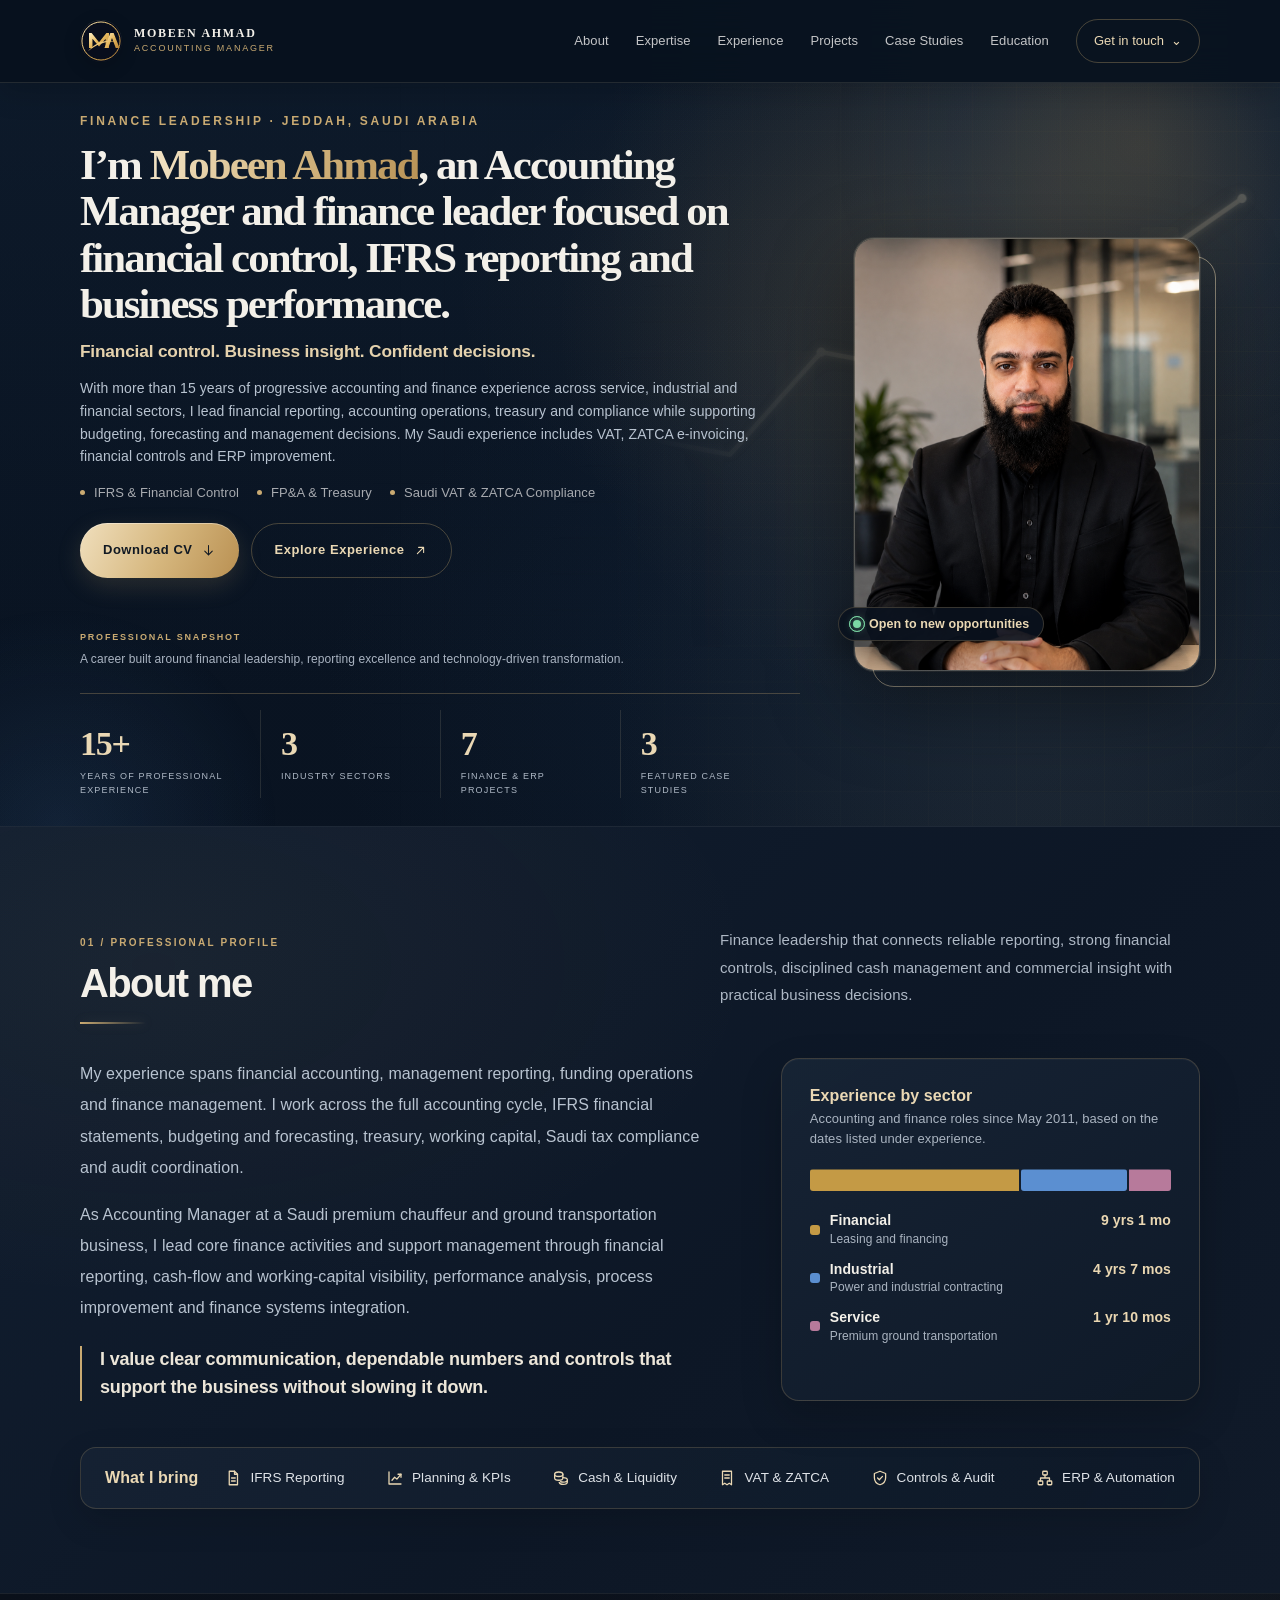
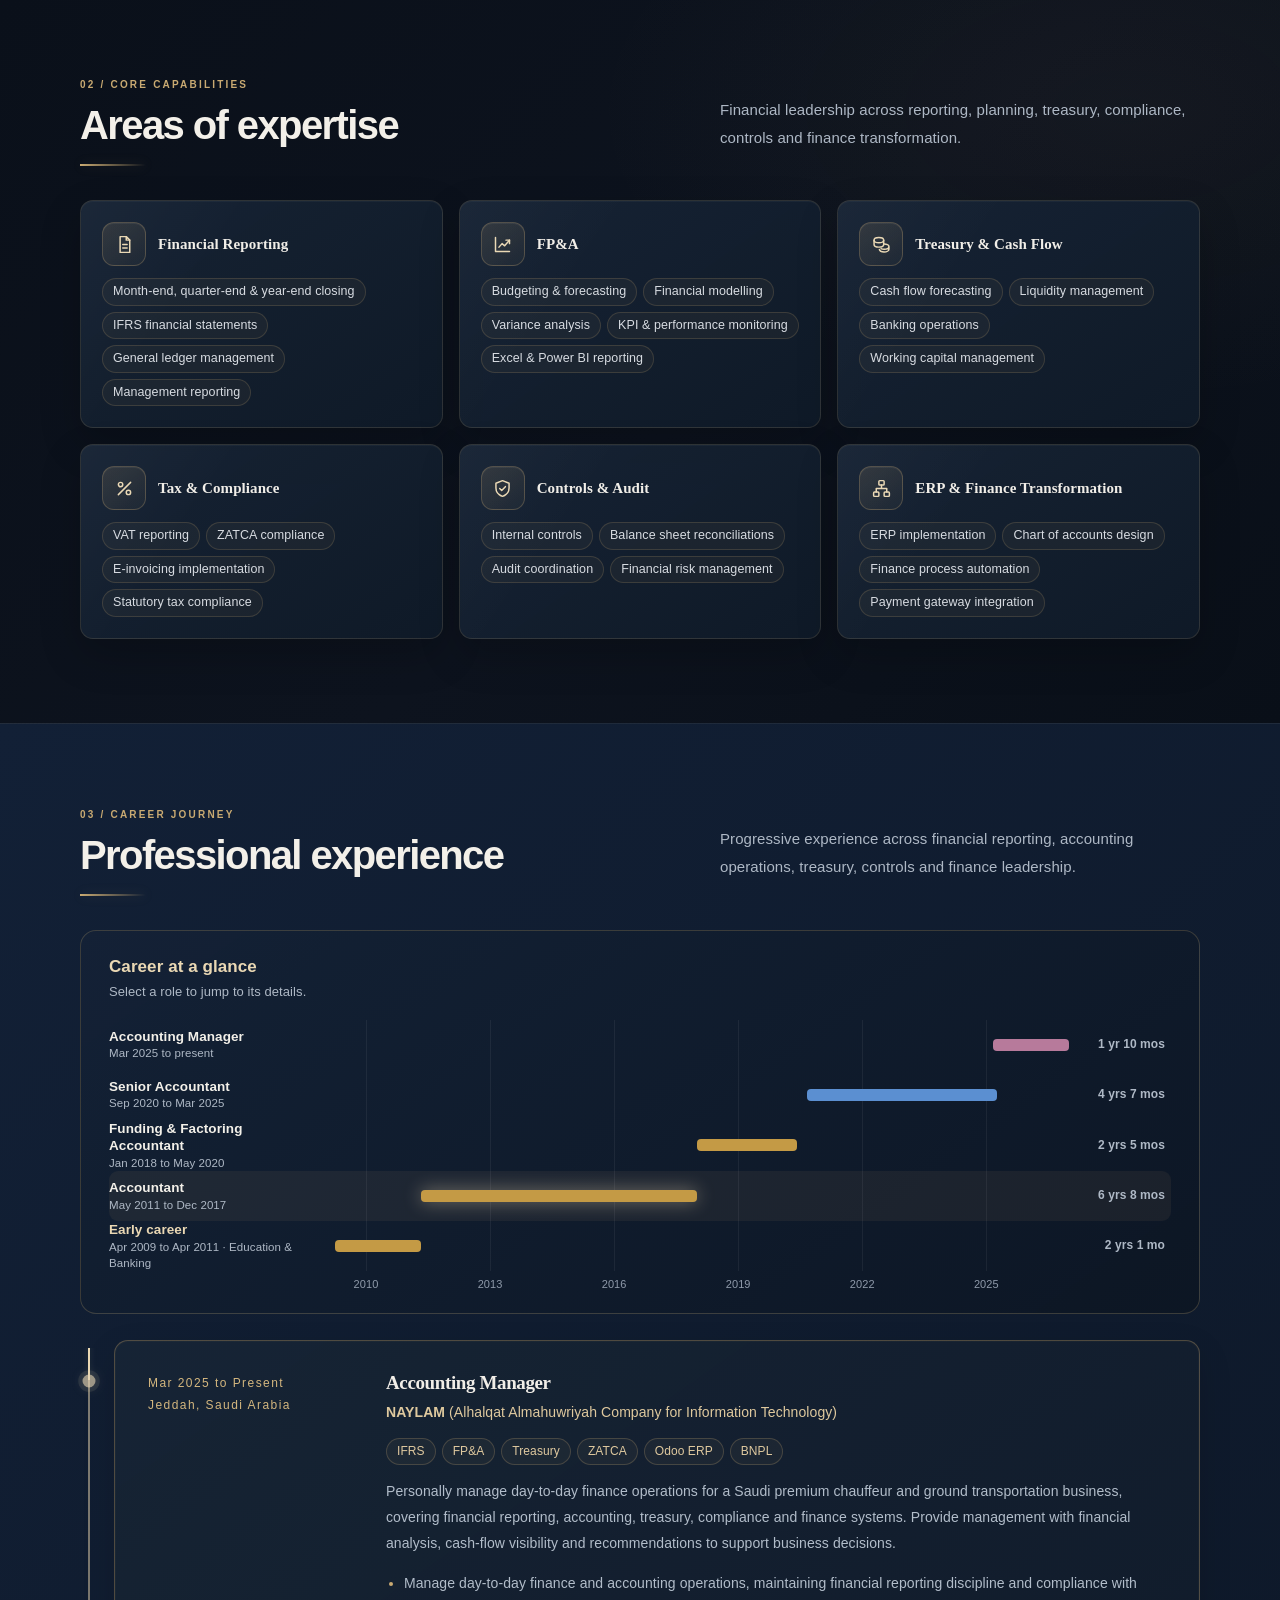
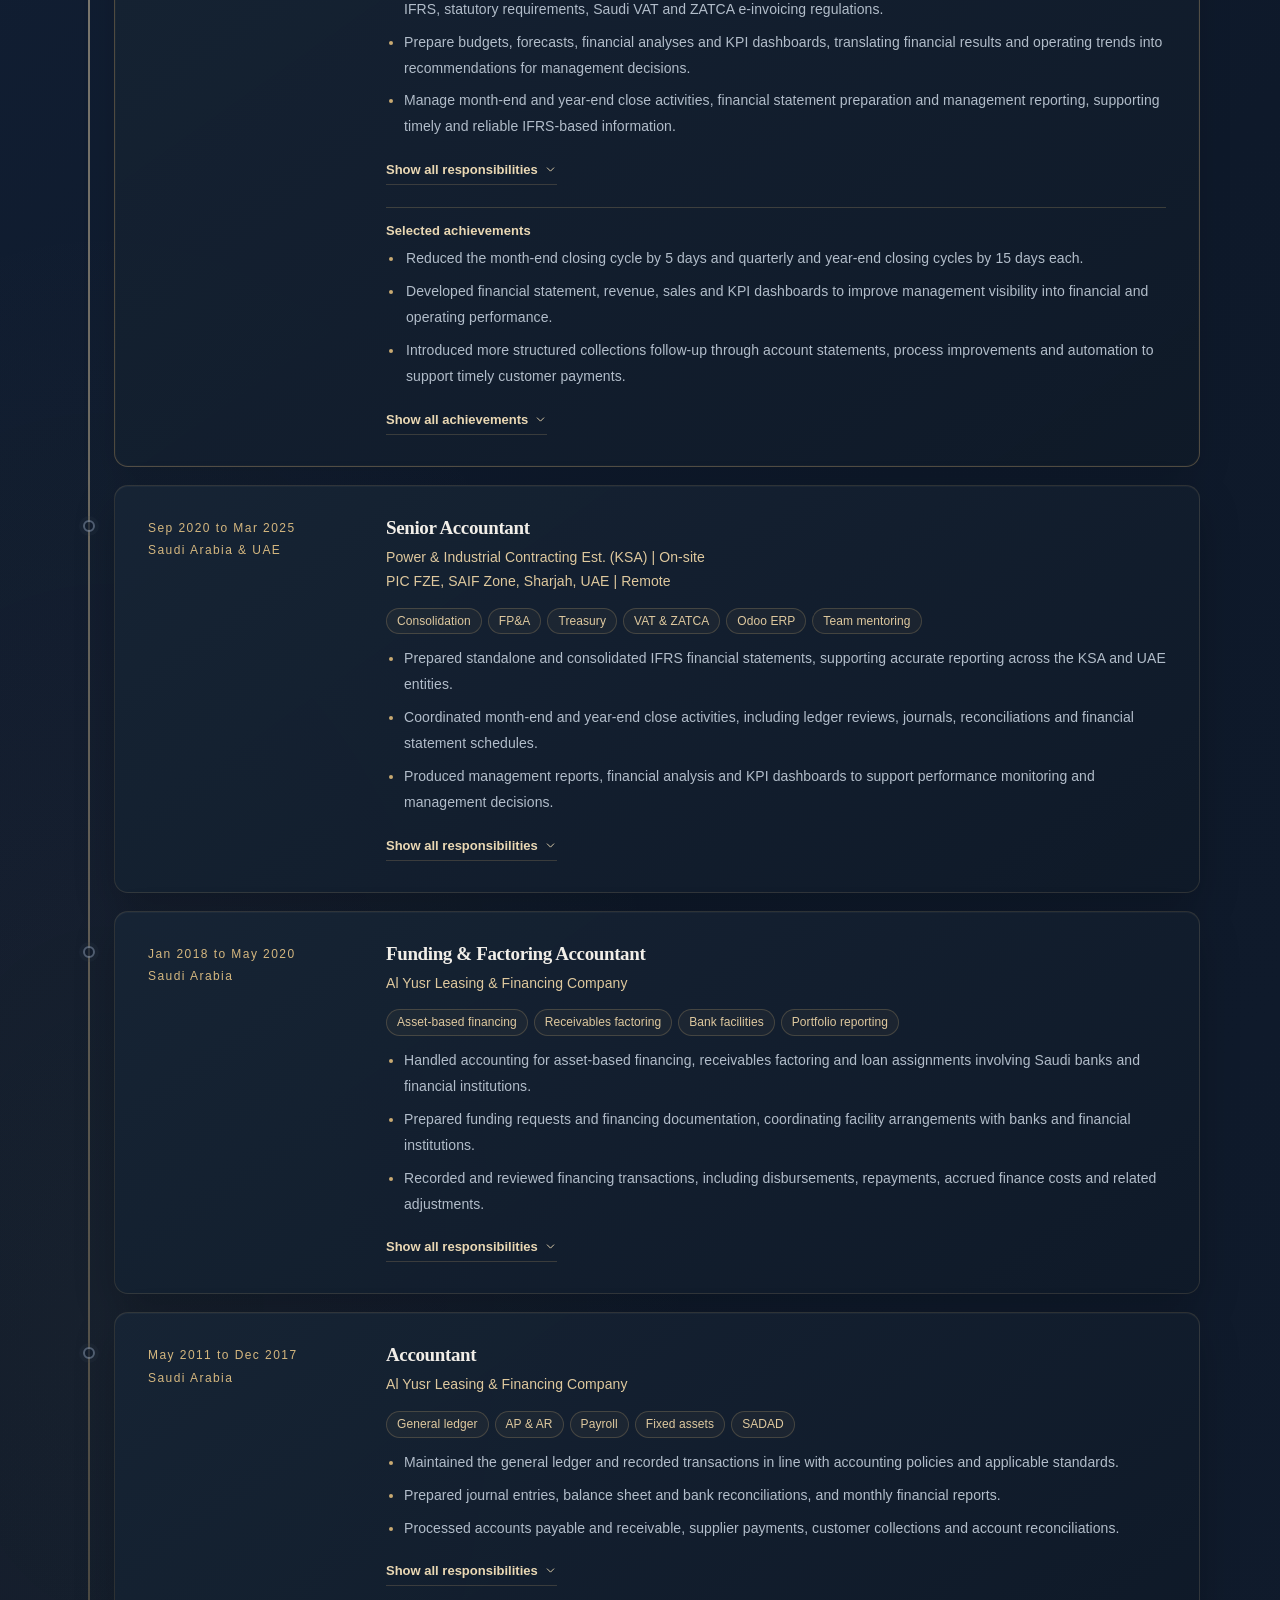
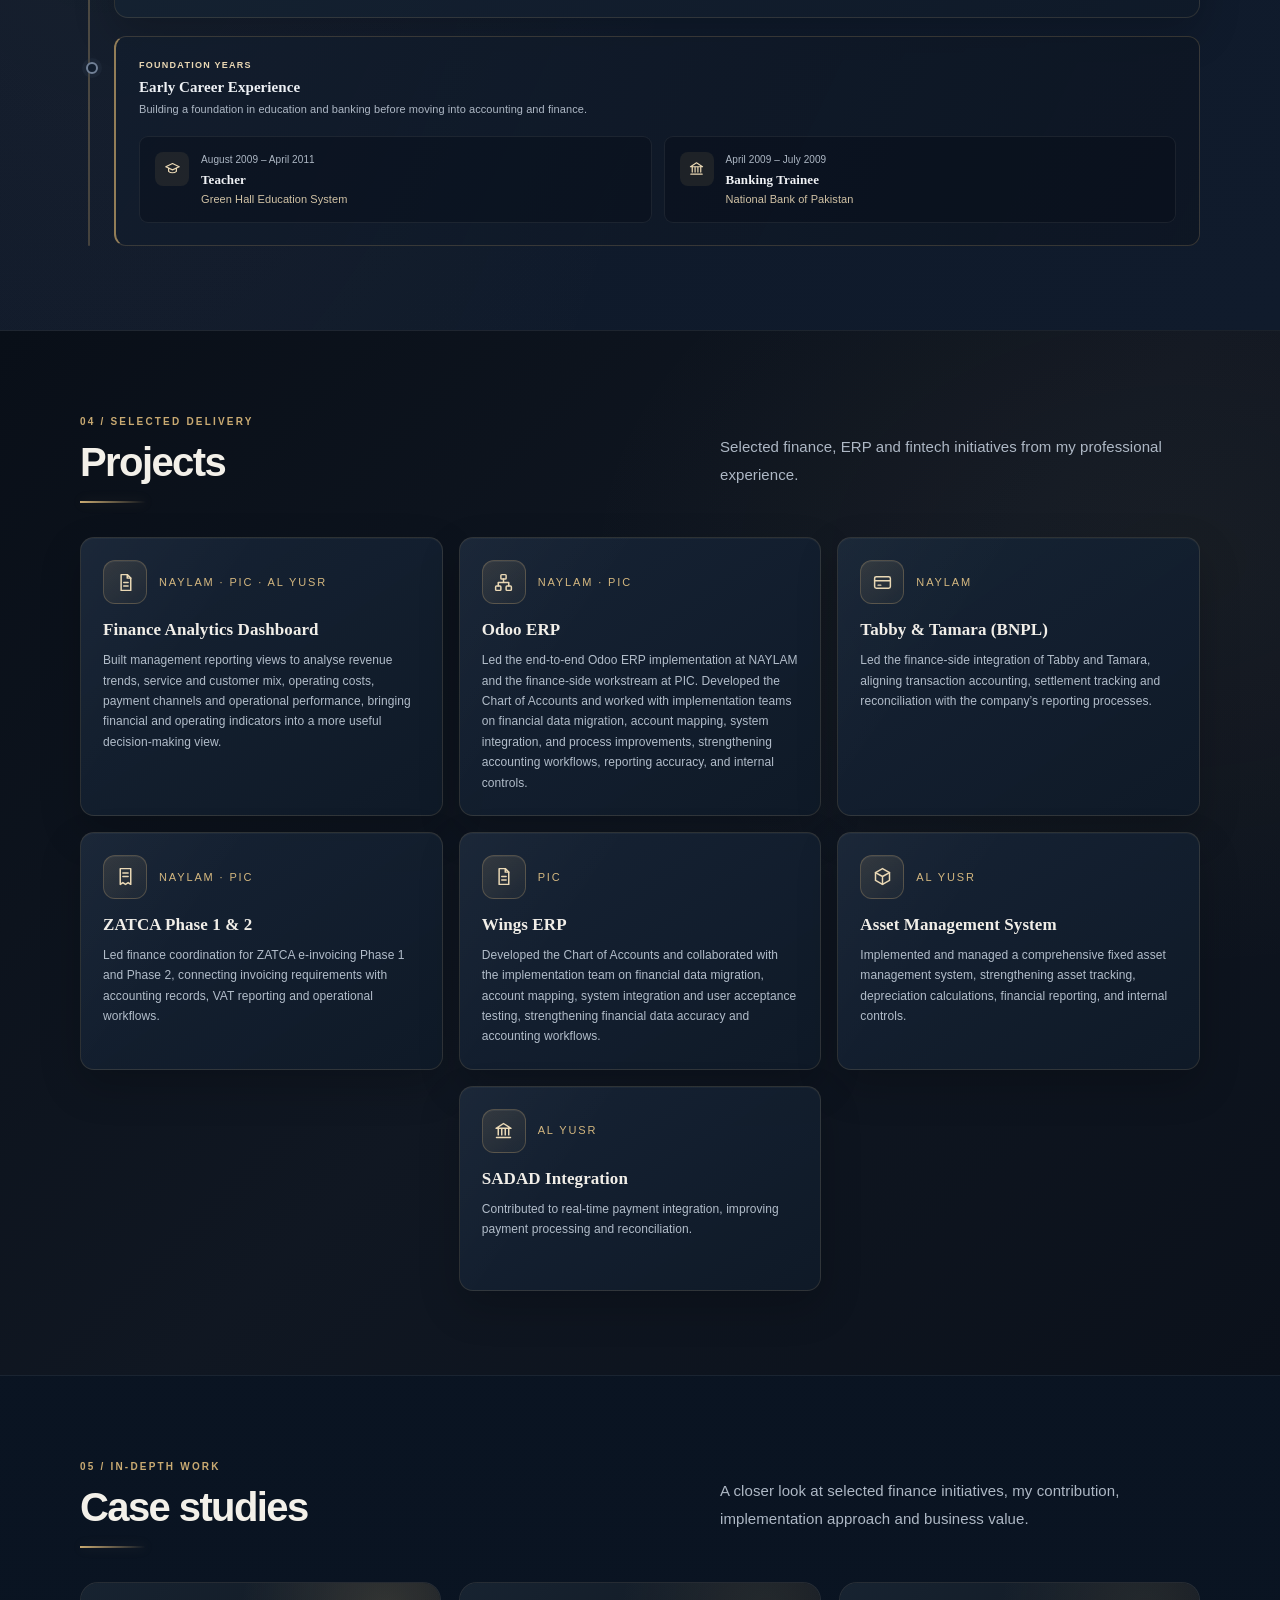
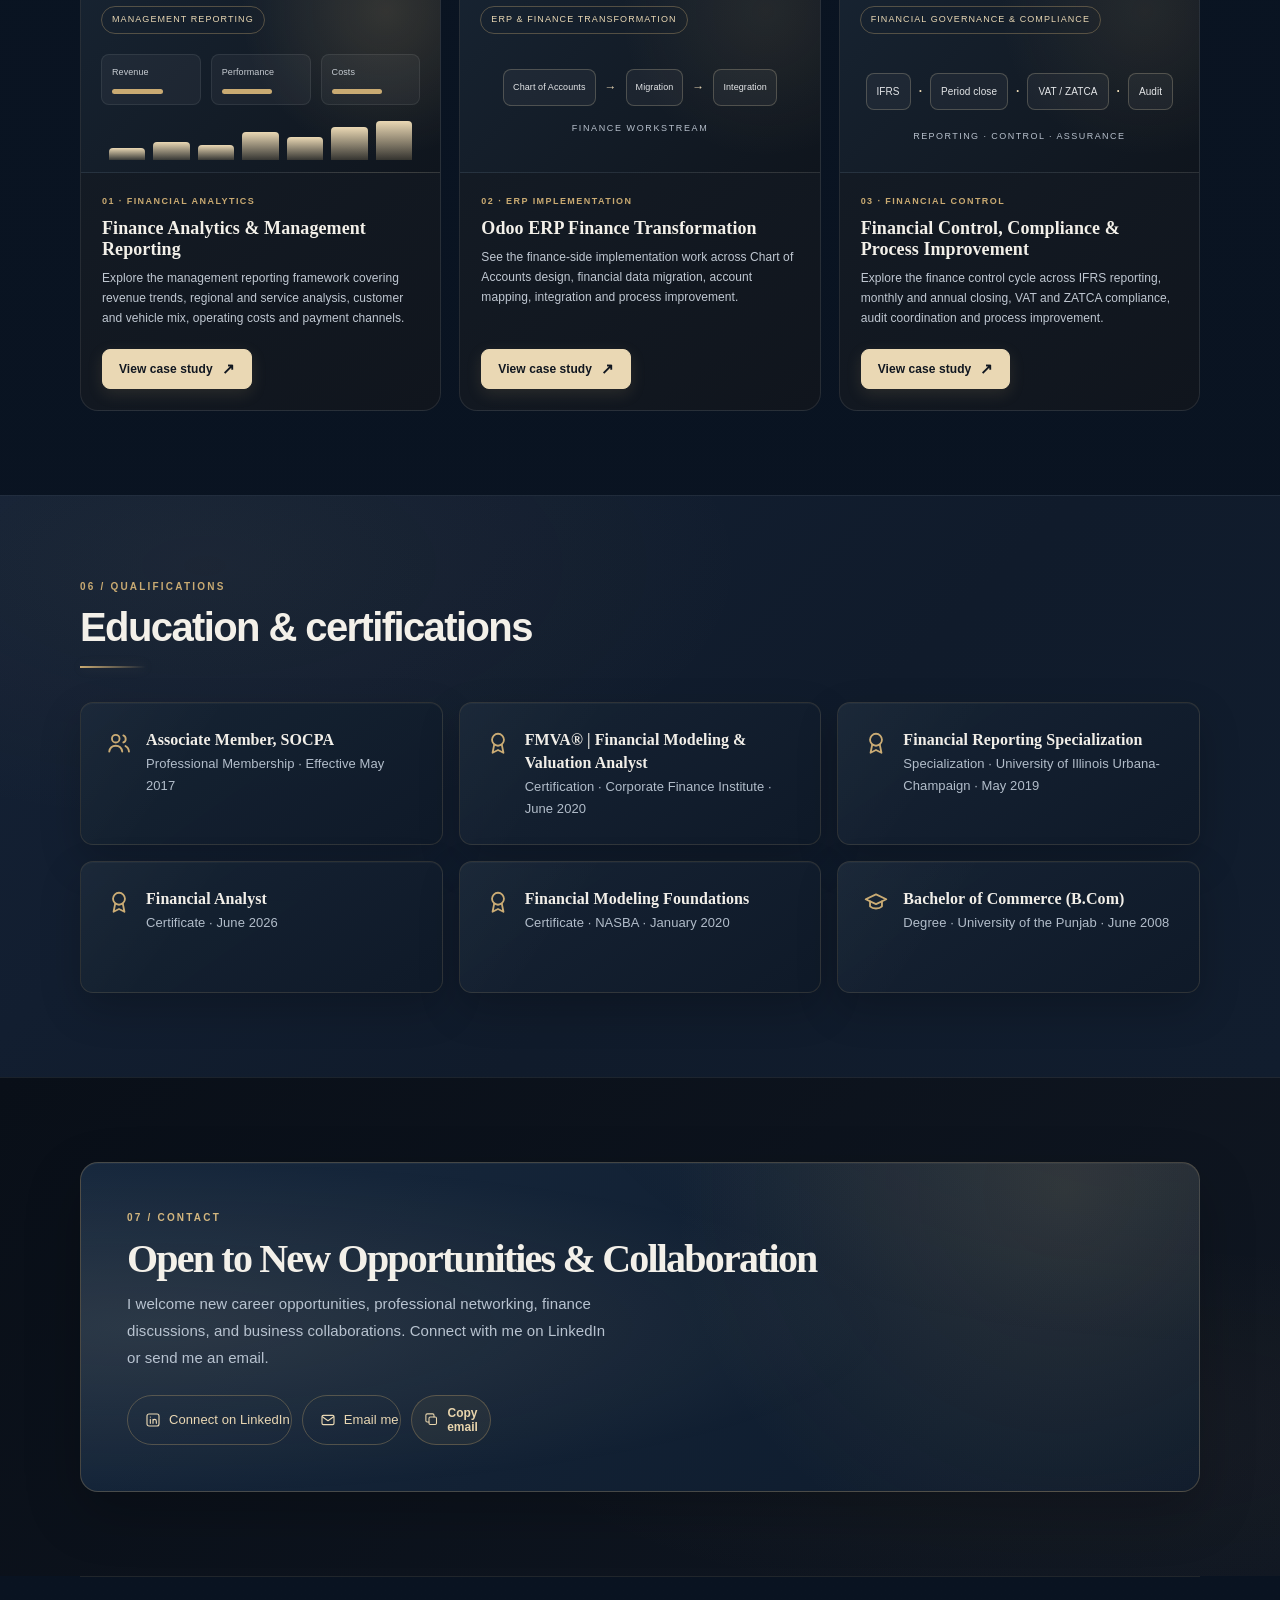
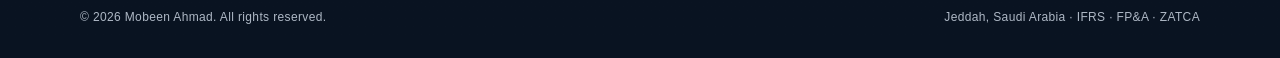
==== commit f9946bc2: "Refresh desktop hero stylesheet cache" ====
--- a/index.html
+++ b/index.html
@@ -37,7 +37,7 @@
 <script type="application/ld+json">{"@context":"https://schema.org","@type":"Person","name":"Mobeen Ahmad","jobTitle":"Accounting Manager","url":"https://mobeenahmadmak.github.io/","image":"https://mobeenahmadmak.github.io/mobeen-ahmad.jpg.png","email":"mailto:mobeenahmadmak@gmail.com","sameAs":["https://www.linkedin.com/in/mobeenahmadmak/"],"address":{"@type":"PostalAddress","addressLocality":"Jeddah","addressCountry":"SA"}}</script>
 
 
-  <link rel="stylesheet" href="assets/css/styles.css?v=20261109-premium-finance">
+  <link rel="stylesheet" href="assets/css/styles.css?v=20261109-snapshot-visible">
 </head>
 <body>
 <div class="ma-loader" id="maLoader" aria-label="Loading portfolio"><img class="loader-mark" src="ma-logo.svg" alt="MA logo" width="74" height="74"><span class="loader-line"></span><small>FINANCE · LEADERSHIP · INSIGHT</small></div>
--- a/assets/css/styles.css
+++ b/assets/css/styles.css
@@ -2124,3 +2124,15 @@
 @media(prefers-reduced-motion:reduce){
  .skill,.project,.edu,.btn,.job-more{transition:none!important}
 }
+
+
+/* Keep the professional snapshot visible within the desktop first screen */
+@media (min-width: 1025px) {
+  .hero{padding:28px 0 28px}
+  .hero h1{font-size:clamp(36px,3.35vw,46px);line-height:1.08;margin:10px 0 12px}
+  .hero-tag{font-size:clamp(15px,1.35vw,18px);margin:0 0 9px}
+  .hero-copy{font-size:14px;line-height:1.62}
+  .hero-meta{margin:14px 0 18px;gap:8px 18px}
+  .stats{margin-top:24px}
+  .stat{padding-top:14px}
+}
